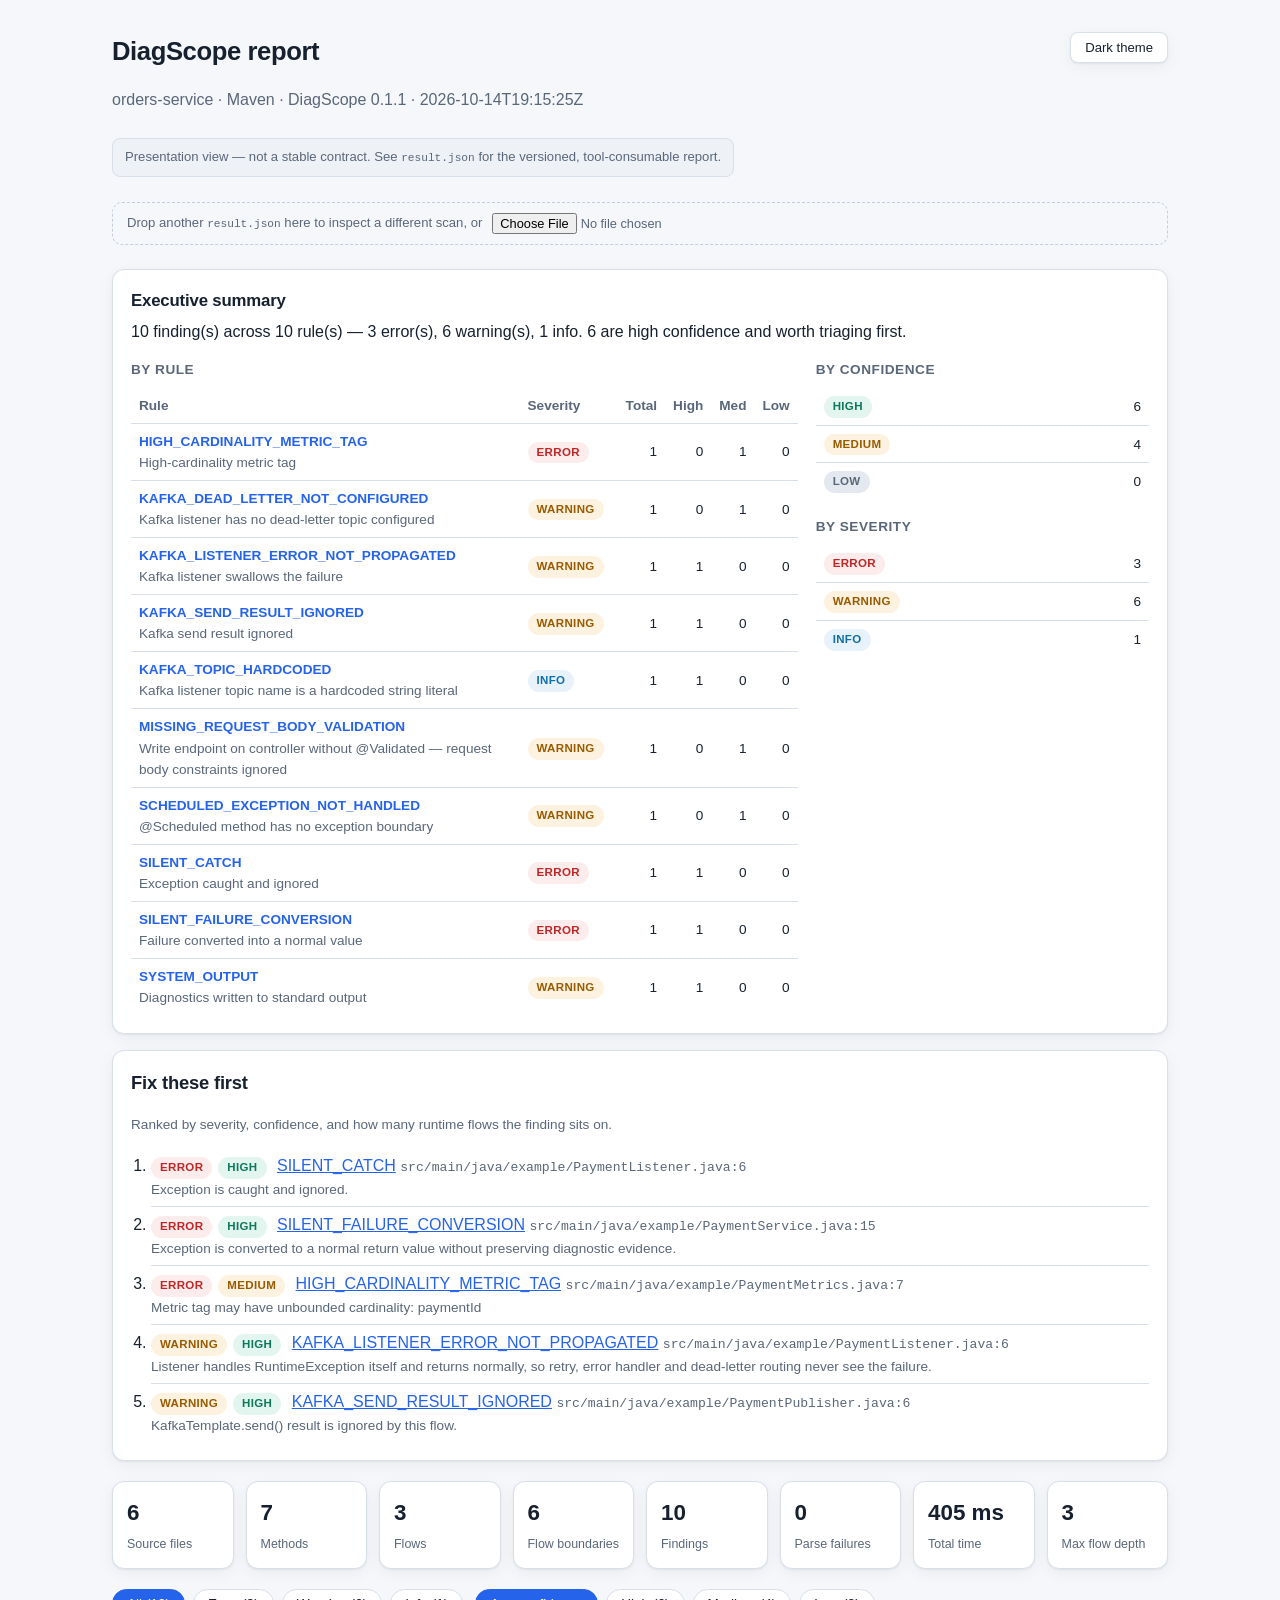
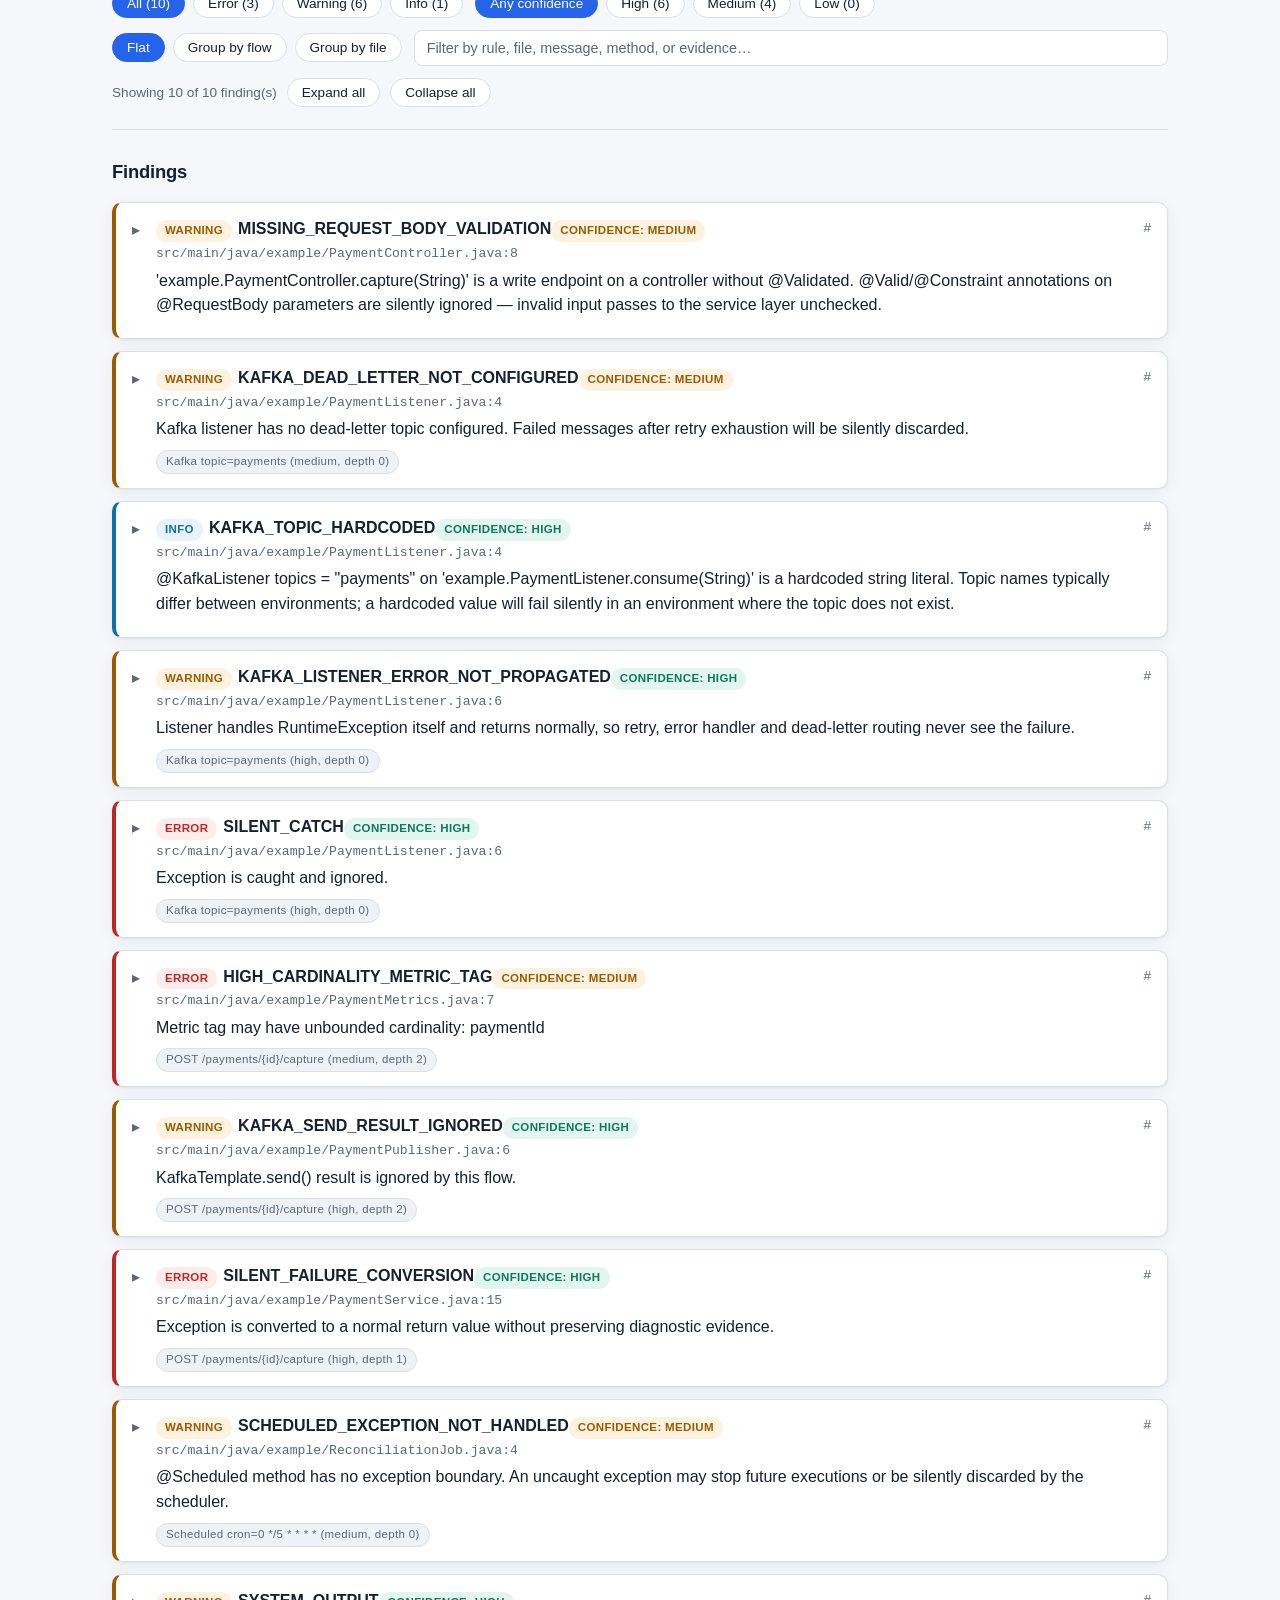
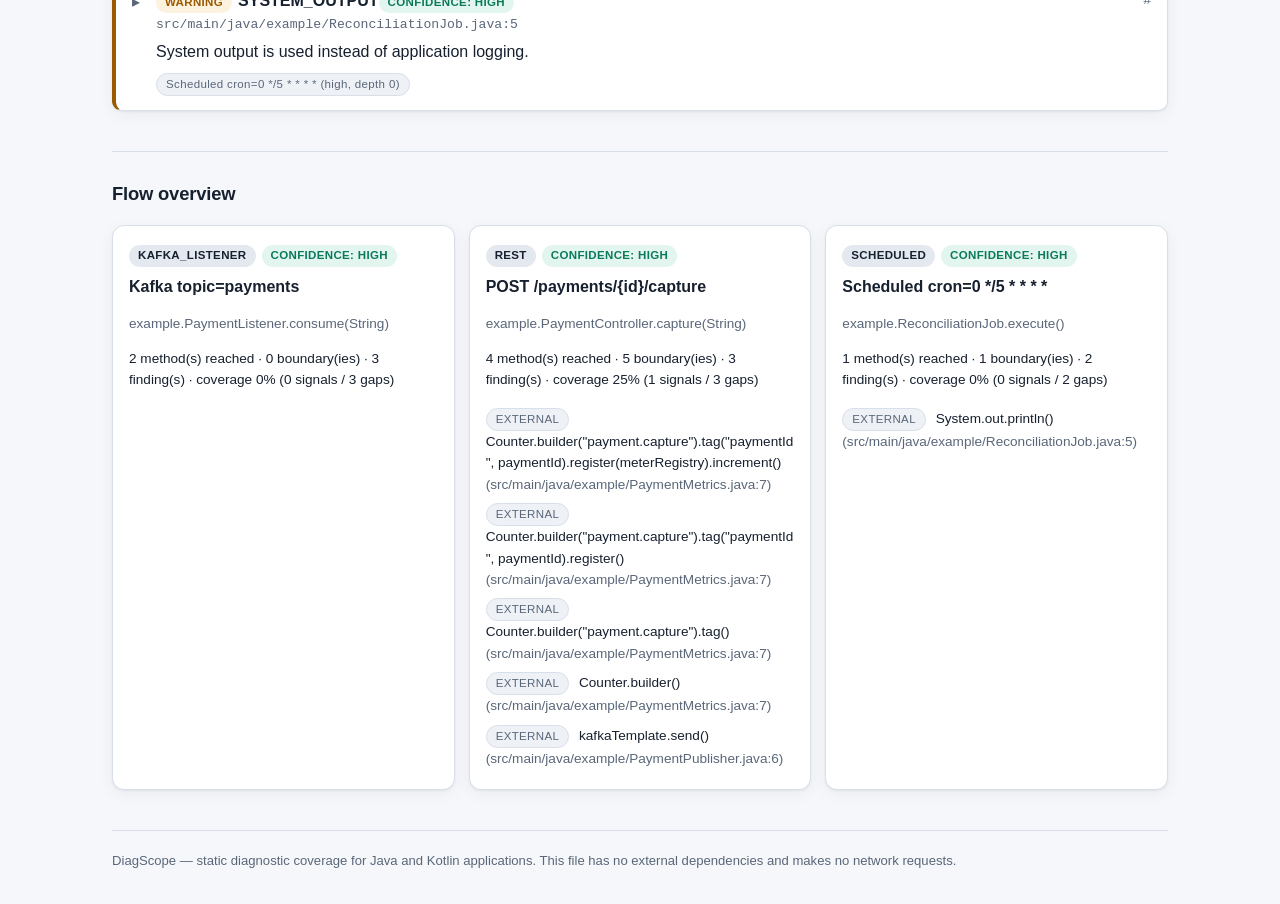
==== example-report.html @ f839318e "site: drop the rule count, explain how to browse rules, show the real report - Remove the hard-coded" ====
<!DOCTYPE html>
<html lang="en">
<head>
<meta charset="UTF-8">
<meta name="viewport" content="width=device-width, initial-scale=1.0">
<title>DiagScope report</title>
<style>
/*
 * Two readable themes. Light is the default because most people open this file
 * from a build artifact in daylight; dark follows the OS preference and can be
 * forced with the header toggle (persisted in localStorage).
 */
:root {
  --bg: #f5f7fa;
  --surface: #ffffff;
  --surface-2: #eef1f6;
  --surface-3: #e4e9f0;
  --line: #d8dfe9;
  --line-strong: #c3cddc;
  --paper: #16202e;
  --mute: #5a6779;
  --brand: #2563eb;
  --error: #c02626;
  --warning: #9a5b00;
  --info: #0f6fa8;
  --ok: #0b7a5a;
  --error-tint: #fdecec;
  --warning-tint: #fdf2df;
  --info-tint: #e8f2fb;
  --ok-tint: #e3f5ef;
  --shadow: 0 1px 2px rgba(16, 26, 42, .06), 0 4px 16px rgba(16, 26, 42, .05);
  --focus: 0 0 0 3px rgba(37, 99, 235, .28);
}
html[data-theme="dark"] {
  --bg: #0f141c;
  --surface: #171f2b;
  --surface-2: #1e2836;
  --surface-3: #263243;
  --line: #2c3949;
  --line-strong: #3a4a5e;
  --paper: #e7edf5;
  --mute: #97a5b8;
  --brand: #7aa7ff;
  --error: #ff9b8a;
  --warning: #f5c46a;
  --info: #86c8ee;
  --ok: #64d6b3;
  --error-tint: rgba(255, 155, 138, .14);
  --warning-tint: rgba(245, 196, 106, .14);
  --info-tint: rgba(134, 200, 238, .14);
  --ok-tint: rgba(100, 214, 179, .14);
  --shadow: 0 1px 2px rgba(0, 0, 0, .3);
  --focus: 0 0 0 3px rgba(122, 167, 255, .3);
}
* { box-sizing: border-box; }
body {
  margin: 0 auto; background: var(--bg); color: var(--paper);
  font-family: -apple-system, BlinkMacSystemFont, "Segoe UI", Roboto, Helvetica, Arial, sans-serif;
  line-height: 1.55; padding: 32px; max-width: 1120px;
  -webkit-font-smoothing: antialiased;
}
:focus-visible { outline: none; box-shadow: var(--focus); border-radius: 6px; }
code { font-family: ui-monospace, SFMono-Regular, Menlo, Consolas, monospace; font-size: 0.85em; }
h1 { margin: 0; font-size: 1.6rem; letter-spacing: -0.015em; }
h2 { font-size: 1.15rem; margin: 0 0 16px; letter-spacing: -0.01em; }
h3 { font-size: 0.92rem; margin: 0 0 8px; text-transform: uppercase; letter-spacing: 0.04em; color: var(--mute); }
.muted { color: var(--mute); }
.small { font-size: 0.85rem; }
.top { margin-bottom: 24px; }
.top-row { display: flex; gap: 16px; align-items: flex-start; justify-content: space-between; flex-wrap: wrap; }
.theme-toggle {
  background: var(--surface); border: 1px solid var(--line); color: var(--paper);
  border-radius: 8px; padding: 7px 14px; font-size: 0.82rem; cursor: pointer; box-shadow: var(--shadow);
}
.theme-toggle:hover { border-color: var(--line-strong); }
.disclaimer {
  font-size: 0.82rem; color: var(--mute); border: 1px solid var(--line); background: var(--surface-2);
  border-radius: 8px; padding: 8px 12px; display: inline-block; margin-top: 10px;
}
.exec-summary { background: var(--surface); border: 1px solid var(--line); border-radius: 12px; padding: 18px; margin-bottom: 16px; box-shadow: var(--shadow); }
.exec-summary h2 { margin: 0 0 6px; font-size: 1.05rem; }
.exec-headline { margin: 0 0 14px; color: var(--paper); }
.exec-grid { display: grid; grid-template-columns: minmax(0, 2fr) minmax(0, 1fr); gap: 18px; align-items: start; }
@media (max-width: 860px) { .exec-grid { grid-template-columns: minmax(0, 1fr); } }
.exec-grid > div { min-width: 0; overflow-x: auto; }
.exec-table { width: 100%; border-collapse: collapse; font-size: 0.85rem; }
.exec-table th, .exec-table td { text-align: left; padding: 7px 8px; border-bottom: 1px solid var(--line); }
.exec-table th { color: var(--mute); font-weight: 600; }
.exec-table tbody tr:hover { background: var(--surface-2); }
.exec-table td.num, .exec-table th.num { text-align: right; font-variant-numeric: tabular-nums; }
.exec-table tr:last-child td { border-bottom: 0; }
.exec-rule { background: transparent; border: 0; padding: 0; font: inherit; font-weight: 600; color: var(--brand); cursor: pointer; text-align: left; }
.exec-rule:hover { text-decoration: underline; }
.priority { background: var(--surface); border: 1px solid var(--line); border-radius: 12px; padding: 18px; margin-bottom: 20px; box-shadow: var(--shadow); }
.priority ol { margin: 0; padding-left: 20px; }
.priority li { padding: 6px 0; border-bottom: 1px solid var(--line); }
.priority li:last-child { border-bottom: 0; }
.cards { display: grid; grid-template-columns: repeat(auto-fit, minmax(120px, 1fr)); gap: 12px; margin-bottom: 20px; }
.card {
  background: var(--surface); border: 1px solid var(--line); border-radius: 12px;
  padding: 14px; display: flex; flex-direction: column; gap: 4px; box-shadow: var(--shadow);
}
.card-value { font-size: 1.4rem; font-weight: 650; font-variant-numeric: tabular-nums; }
.card-label { font-size: 0.78rem; color: var(--mute); }
.filter-bar { display: flex; flex-wrap: wrap; gap: 12px; align-items: center; margin-bottom: 12px; }
.chips { display: flex; flex-wrap: wrap; gap: 8px; }
.chip {
  background: var(--surface); border: 1px solid var(--line); color: var(--paper);
  border-radius: 20px; padding: 6px 14px; font-size: 0.85rem; cursor: pointer; transition: background .12s, border-color .12s;
}
.chip:hover { background: var(--surface-2); }
.chip.active { background: var(--brand); border-color: var(--brand); color: #ffffff; }
html[data-theme="dark"] .chip.active { color: #0f141c; }
.active-filter { margin-bottom: 22px; display: flex; gap: 10px; align-items: center; flex-wrap: wrap; }
.finding-group { margin: 24px 0 10px; color: var(--paper); font-size: 1rem; text-transform: none; letter-spacing: 0; }
.flow-card { cursor: pointer; transition: border-color .15s, box-shadow .15s; }
.flow-card:hover, .flow-card:focus-visible { border-color: var(--brand); }
.flow-card.active { border-color: var(--brand); box-shadow: 0 0 0 1px var(--brand); }
.permalink { color: var(--mute); text-decoration: none; font-size: 0.85rem; }
.permalink:hover { color: var(--brand); }
.finding:target { border-color: var(--brand); box-shadow: 0 0 0 1px var(--brand); }
#finding-search {
  background: var(--surface); border: 1px solid var(--line); color: var(--paper);
  border-radius: 8px; padding: 9px 12px; flex: 1; min-width: 220px; font-size: 0.9rem;
}
#finding-search::placeholder { color: var(--mute); }
.block { border-top: 1px solid var(--line); padding: 28px 0; }
.plain-list { list-style: none; margin: 0; padding: 0; }
.plain-list li { padding: 4px 0; overflow-wrap: anywhere; }
.badge {
  display: inline-block; border-radius: 999px; padding: 2px 9px; font-size: 0.72rem; font-weight: 600;
  text-transform: uppercase; letter-spacing: 0.03em; margin-right: 6px;
}
.badge.outline { background: var(--surface-2); border: 1px solid var(--line); color: var(--mute); text-transform: none; font-weight: 500; }
.badge.type-badge { background: var(--surface-3); color: var(--paper); }
.sev-error { background: var(--error-tint); color: var(--error); }
.sev-warning { background: var(--warning-tint); color: var(--warning); }
.sev-info { background: var(--info-tint); color: var(--info); }
.conf-high { background: var(--ok-tint); color: var(--ok); }
.conf-medium { background: var(--warning-tint); color: var(--warning); }
.conf-low { background: var(--surface-3); color: var(--mute); }
.chip.sev-error, .chip.sev-warning, .chip.sev-info,
.chip.conf-high, .chip.conf-medium, .chip.conf-low { background: var(--surface); color: var(--paper); }
.flow-grid { display: grid; grid-template-columns: repeat(auto-fill, minmax(280px, 1fr)); gap: 14px; }
.flow-card { background: var(--surface); border: 1px solid var(--line); border-radius: 12px; padding: 16px; box-shadow: var(--shadow); }
.flow-head { margin-bottom: 8px; }
.flow-name { font-weight: 600; margin: 4px 0; }
.finding {
  background: var(--surface); border: 1px solid var(--line); border-left: 4px solid var(--line-strong);
  border-radius: 10px; padding: 14px 16px; margin-bottom: 12px; box-shadow: var(--shadow);
}
.finding.sev-error, .finding.sev-warning, .finding.sev-info {
  background: var(--surface); color: var(--paper);
}
.finding.sev-error { border-left-color: var(--error); }
.finding.sev-warning { border-left-color: var(--warning); }
.finding.sev-info { border-left-color: var(--info); }
.finding.open { border-color: var(--line-strong); }
.finding-summary {
  display: flex; gap: 10px; align-items: flex-start; width: 100%; cursor: pointer;
  background: transparent; border: 0; color: inherit; font: inherit; text-align: left; padding: 0;
}
.finding-summary .caret { color: var(--mute); width: 14px; flex: none; line-height: 1.6; }
.finding.open .finding-summary .caret { color: var(--brand); }
.finding-summary-body { flex: 1; min-width: 0; }
.rule-id { font-weight: 650; }
.finding-actions { display: flex; gap: 10px; align-items: center; margin-left: auto; flex: none; }
.location { overflow-wrap: anywhere; font-family: ui-monospace, SFMono-Regular, Menlo, Consolas, monospace; font-size: 0.82rem; color: var(--mute); margin: 2px 0; }
.finding-message { margin: 4px 0 6px; }
.recommendation { color: var(--paper); }
.remediation-code { position: relative; background: var(--surface-2); border: 1px solid var(--line); border-radius: 8px; padding: 12px; overflow: auto; }
.remediation-code code { white-space: pre; }
.explain { margin-bottom: 14px; background: var(--surface-2); border-radius: 10px; padding: 12px 14px; }
.explain p { margin: 4px 0; color: var(--paper); }
.explain .confidence-note { color: var(--mute); }
.related-flows { margin-top: 6px; }
.drill { margin-top: 14px; border-top: 1px solid var(--line); padding-top: 12px; }
.tabs { display: flex; flex-wrap: wrap; gap: 6px; margin-bottom: 14px; }
.tab {
  background: transparent; border: 1px solid var(--line); color: var(--mute);
  border-radius: 8px; padding: 5px 12px; font-size: 0.82rem; cursor: pointer;
}
.tab:hover { color: var(--paper); background: var(--surface-2); }
.tab.active { border-color: var(--brand); background: var(--info-tint); color: var(--brand); }
.panel > * + * { margin-top: 14px; }
.kv { width: 100%; border-collapse: collapse; font-size: 0.85rem; }
.kv th, .kv td { text-align: left; padding: 7px 10px; border-bottom: 1px solid var(--line); vertical-align: top; overflow-wrap: anywhere; }
.kv th { color: var(--mute); font-weight: 500; width: 34%; }
.kv tr:last-child th, .kv tr:last-child td { border-bottom: 0; }
.copy {
  background: transparent; border: 1px solid var(--line); color: var(--mute);
  border-radius: 6px; padding: 2px 8px; font-size: 0.74rem; cursor: pointer; margin-left: 8px;
}
.copy:hover { color: var(--brand); border-color: var(--brand); }
.call-path { border: 1px solid var(--line); border-radius: 10px; padding: 12px; background: var(--surface-2); }
.call-path + .call-path { margin-top: 10px; }
.path-list { list-style: none; margin: 8px 0 0 0; padding: 0; }
.path-list li { position: relative; padding: 2px 0 2px 18px; font-size: 0.82rem; }
.path-list li::before { content: "\21B3"; position: absolute; left: 0; opacity: 0.55; }
.path-list li:first-child::before { content: "\25B6"; }
.path-list li.entry-step code { color: var(--info); }
.path-list li.evidence-step code { font-weight: 700; color: var(--error); }
.linkish {
  background: transparent; border: 0; padding: 0; font: inherit; color: var(--brand);
  cursor: pointer; text-align: left; text-decoration: underline;
}
.snippet { border: 1px solid var(--line); border-radius: 10px; overflow: auto; background: var(--surface-2); }
.snippet table { border-collapse: collapse; width: 100%; font-family: ui-monospace, SFMono-Regular, Menlo, Consolas, monospace; font-size: 0.8rem; }
.snippet td { padding: 2px 10px; white-space: pre; vertical-align: top; }
.snippet td.ln { text-align: right; color: var(--mute); user-select: none; width: 1%; border-right: 1px solid var(--line); background: var(--surface-3); }
.snippet tr.hl td { background: var(--error-tint); }
.snippet tr.hl td.ln { color: var(--error); background: var(--error-tint); }
.empty { color: var(--mute); font-style: italic; }
.dropzone {
  border: 1px dashed var(--line-strong); border-radius: 10px; padding: 10px 14px;
  font-size: 0.82rem; color: var(--mute); margin-top: 12px; display: flex;
  gap: 10px; align-items: center; flex-wrap: wrap;
}
.dropzone.over { border-color: var(--brand); color: var(--brand); }
.dropzone input { font-size: 0.8rem; color: var(--mute); }
.foot { border-top: 1px solid var(--line); padding-top: 20px; margin-top: 12px; color: var(--mute); font-size: 0.82rem; }
@media print {
  body { background: #ffffff; padding: 0; max-width: none; }
  .drill { display: block; }
  .tabs, .dropzone, .filter-bar, .copy, .theme-toggle, .active-filter { display: none; }
  .card, .finding, .flow-card, .exec-summary, .priority { box-shadow: none; break-inside: avoid; }
}
</style>
</head>
<body>

<header class="top">
  <div class="top-row">
    <div>
      <h1>DiagScope report</h1>
      <p class="muted" id="report-subtitle"></p>
    </div>
    <button class="theme-toggle" id="theme-toggle" type="button" aria-label="Switch color theme">Dark theme</button>
  </div>
  <p class="disclaimer">Presentation view — not a stable contract. See <code>result.json</code> for the versioned, tool-consumable report.</p>
  <div class="dropzone" id="dropzone">
    <span>Drop another <code>result.json</code> here to inspect a different scan, or</span>
    <input type="file" id="file-input" accept="application/json,.json">
  </div>
</header>

<section class="exec-summary" id="exec-summary" hidden></section>

<section class="priority" id="priority" hidden></section>

<section class="cards" id="cards"></section>

<section class="filter-bar">
  <div class="chips" id="severity-chips"></div>
  <div class="chips" id="confidence-chips"></div>
  <div class="chips" id="group-chips"></div>
  <input id="finding-search" type="search" placeholder="Filter by rule, file, message, method, or evidence…">
</section>

<section class="active-filter">
  <span class="small muted" id="result-count"></span>
  <button class="chip" id="expand-all" type="button">Expand all</button>
  <button class="chip" id="collapse-all" type="button">Collapse all</button>
  <span id="flow-filter-note"></span>
</section>

<section class="block">
  <h2>Findings</h2>
  <div id="findings-list"></div>
</section>

<section class="block">
  <h2>Flow overview</h2>
  <div class="flow-grid" id="flow-grid"></div>
</section>

<section class="block" id="aspects-block" hidden>
  <h2>Indirect instrumentation</h2>
  <p class="muted small">Advice attached by Spring AOP. It never appears at the call site and only runs for calls that pass through the proxy.</p>
  <ul class="plain-list small" id="aspects-list"></ul>
</section>

<section class="block" id="parse-failures-block" hidden>
  <h2>Parse failures</h2>
  <ul class="plain-list small" id="parse-failures"></ul>
</section>

<footer class="foot">DiagScope — static diagnostic coverage for Java and Kotlin applications. This file has no external dependencies and makes no network requests.</footer>

<script id="diagscope-data" type="application/json">{"schemaVersion":"1.5-alpha.1","tool":{"name":"DiagScope","version":"0.1.1"},"project":{"name":"orders-service","root":"/home/dev/orders-service","buildSystem":"MAVEN","buildSystemName":"Maven","modules":["."]},"configuration":{"maxFlowDepth":3,"parallelism":4,"enabledEntrypointTypes":["KAFKA_LISTENER","REACTIVE_MESSAGE","REST","SCHEDULED"],"explicitClasspath":[],"additionalSourceRoots":[],"projectPolicy":{"ignoredPaths":[],"disabledRules":[],"severityOverrides":{},"sensitiveFields":[],"customLoggerTypes":[],"customEntrypointAnnotations":{}},"scanScope":{"configurationFile":"","baselineFile":"","baselineSuppressedFindings":0,"baselineRemovedFindings":0,"baselineFingerprintMigrations":0,"changedSince":"","changeScopeExcludedFindings":0,"waivedFindings":0,"expiredWaivers":0,"unusedWaivers":0}},"ruleVersions":{"AOP_ADVICE_NOT_APPLIED":"1.0.0","AOP_ADVICE_ON_PRIVATE_METHOD":"1.0.0","AOP_SELF_INVOCATION":"1.0.0","AOP_UNMANAGED_ADVICE_TARGET":"1.0.0","APPLICATION_CONTEXT_LOCATOR":"1.0.0","ASYNC_DEFAULT_EXECUTOR":"1.0.0","ASYNC_ON_PRIVATE_METHOD":"1.0.0","ASYNC_RESULT_UNOBSERVED":"1.0.0","ASYNC_VOID_RETURN":"1.0.0","BCRYPT_CREATED_PER_CALL":"1.0.0","BLOCKING_CALL_IN_COROUTINE":"2.0.0","BLOCKING_CALL_IN_REACTIVE_CONTEXT":"1.1.0","BLOCKING_CALL_ON_COMMON_POOL":"1.0.0","BULKHEAD_WITHOUT_FALLBACK":"1.0.0","BULK_OPERATION_IN_LOOP":"1.0.0","CACHEABLE_ON_PRIVATE_METHOD":"1.0.0","CACHEABLE_ON_VOID_METHOD":"1.0.0","CACHE_EVICT_MISSING":"1.0.0","CACHE_EVICT_WITHOUT_ALL_ENTRIES_ON_VOID":"1.0.0","CACHE_NAME_MISMATCH":"1.0.0","CANCELLATION_EXCEPTION_SWALLOWED":"1.0.0","CHECK_THEN_ACT_ON_MAP":"1.0.0","CIRCUIT_BREAKER_WITHOUT_FALLBACK":"1.0.0","CLOCK_DEPENDENCY_NOT_INJECTED":"1.0.0","COMPLETABLEFUTURE_EXCEPTION_NOT_HANDLED":"1.0.0","COMPLETABLE_FUTURE_IN_REACTIVE_CONTEXT":"1.0.0","CONFIGURATION_PROPERTIES_NOT_VALIDATED":"1.0.0","COROUTINE_EXCEPTION_NOT_HANDLED":"1.0.0","CORS_WILDCARD_ORIGIN":"1.0.0","COUNT_DOWN_LATCH_NOT_IN_FINALLY":"1.0.0","DB_RESOURCE_CLOSE_NOT_GUARDED":"1.0.0","DELETE_ALL_WITHOUT_ID":"1.0.0","DRIVER_MANAGER_DATASOURCE_USED":"1.0.0","DUPLICATE_DIAGNOSTIC_SIGNAL":"1.0.0","DYNAMIC_METRIC_NAME":"1.0.0","EAGER_COLLECTION_FETCH":"1.0.0","ENTITY_EXPOSED_IN_REST_RESPONSE":"1.0.0","ENTITY_MANAGER_CLEAR_IN_TRANSACTION":"1.0.0","ENTITY_MANAGER_FIND_DEREFERENCE":"1.0.0","EVENT_LISTENER_ON_PRIVATE_METHOD":"1.0.0","EXCEPTION_CONSTRUCTOR_WITHOUT_MESSAGE":"1.0.0","EXCEPTION_SUPPRESSED_IN_FINALLY":"1.0.0","EXCESSIVE_METHOD_PARAMETERS":"1.0.0","EXECUTOR_NOT_SHUTDOWN":"1.0.0","FALLBACK_HIDES_FAILURE":"1.0.0","FEIGN_CLIENT_NO_FALLBACK":"1.0.0","FIELD_INJECTION_USED":"1.0.0","FLOW_EXCEPTION_NOT_CAUGHT":"1.0.0","FUTURE_GET_WITHOUT_TIMEOUT":"1.0.0","GENERIC_EXCEPTION_MESSAGE":"1.0.0","GOD_CLASS_DETECTED":"1.0.0","HIGH_CARDINALITY_METRIC_TAG":"1.1.0","HIGH_METHOD_COMPLEXITY":"1.0.0","HTTP_CLIENT_CREATED_PER_REQUEST":"1.0.0","HTTP_CLIENT_ERROR_DISCARDED":"1.0.0","HTTP_CLIENT_NO_ERROR_HANDLER":"1.0.0","HTTP_TIMEOUT_NOT_SET":"1.0.0","INTERRUPTED_EXCEPTION_SWALLOWED":"1.0.0","JDBC_RESOURCE_NOT_CLOSED":"1.0.0","JDBC_TEMPLATE_CONNECTION_ESCAPE":"1.0.0","JPA_BATCH_LOOP_WITHOUT_FLUSH_CLEAR":"1.0.0","JPA_ENTITY_MANAGER_NOT_CLOSED":"1.0.0","KAFKA_ACK_NOT_INVOKED":"1.1.0","KAFKA_CONSUMER_GROUP_HARDCODED":"1.0.0","KAFKA_DEAD_LETTER_NOT_CONFIGURED":"1.0.0","KAFKA_LISTENER_ERROR_NOT_PROPAGATED":"1.0.0","KAFKA_LISTENER_MANUAL_ACK_WRONG_MODE":"1.0.0","KAFKA_RETRY_WITHOUT_BACKOFF":"1.0.0","KAFKA_SEND_RESULT_IGNORED":"1.2.0","KAFKA_TOPIC_HARDCODED":"1.0.0","LAZY_BEAN_CIRCULAR_INDICATOR":"1.0.0","LOCK_NOT_RELEASED":"1.0.0","LOG_MESSAGE_STRING_CONCAT":"1.0.0","LOG_WITHOUT_THROWABLE":"1.0.0","MAP_GET_DEREFERENCED_WITHOUT_CHECK":"1.0.0","MASS_ASSIGNMENT_RISK":"1.0.0","MDC_CONTEXT_LOST":"1.0.0","METRIC_CREATED_IN_LOOP":"1.0.0","MISSING_BULKHEAD_ON_HTTP_CLIENT":"1.0.0","MISSING_PAGINATION":"1.0.0","MISSING_REQUEST_BODY_VALIDATION":"1.0.0","MISSING_RESPONSE_STATUS":"1.0.0","MISSING_TRANSACTION_ANNOTATION":"1.0.0","MULTIPLE_SCHEDULED_NO_THREAD_POOL":"1.0.0","MUTINY_FAILURE_RECOVERED_SILENTLY":"1.1.0","MUTINY_SUBSCRIPTION_FAILURE_UNOBSERVED":"1.0.1","NATIVE_QUERY_STRING_CONCAT":"1.0.0","N_PLUS_ONE_QUERY_RISK":"1.0.0","OBJECT_INPUT_STREAM_RISK":"1.0.0","OBJECT_MAPPER_CREATED_PER_REQUEST":"1.0.0","OPEN_REDIRECT_RISK":"1.0.0","OPTIONAL_GET_WITHOUT_CHECK":"1.0.0","OPTIONAL_OR_ELSE_NULL":"1.0.0","OUTBOX_PATTERN_MISSING":"1.0.0","PATH_TRAVERSAL_RISK":"1.0.0","PRINT_STACK_TRACE":"1.0.0","PROPAGATION_SUPPORTS_WRITE_RISK":"1.0.0","RANDOM_PER_CALL":"1.0.0","RATE_LIMITER_WITHOUT_FALLBACK":"1.0.0","REACTIVE_MESSAGE_ERROR_NOT_PROPAGATED":"1.0.0","REACTIVE_RESULT_DISCARDED":"1.0.0","READONLY_TRANSACTION_WRITE":"1.0.0","REFLECTIVE_ACCESS_IN_PRODUCTION":"1.0.0","REGEX_COMPILED_IN_LOOP":"1.0.0","REQUIRES_NEW_IN_LOOP":"1.0.0","RETRY_ON_ALL_EXCEPTIONS":"1.0.0","RETRY_WITHOUT_DIAGNOSTICS":"1.0.0","RUNBLOCKING_IN_SUSPEND":"1.0.0","SCHEDULED_EXCEPTION_NOT_HANDLED":"1.0.0","SCHEDULED_FIXED_RATE_TOO_AGGRESSIVE":"1.0.0","SCHEDULED_NON_VOID_RETURN":"1.0.0","SCHEDULED_NO_INITIAL_DELAY":"1.0.0","SCHEDULED_TASK_SWALLOWS_FAILURE":"1.0.0","SECRET_IN_STRING_LITERAL":"1.0.0","SEMAPHORE_RELEASE_NOT_IN_FINALLY":"1.0.0","SENSITIVE_HEADER_LOGGED":"1.0.0","SENSITIVE_PAYLOAD_LOGGED":"1.0.0","SEQUENTIAL_FUTURE_JOIN_IN_LOOP":"1.0.0","SILENT_CATCH":"1.0.0","SILENT_FAILURE_CONVERSION":"1.0.0","SIMPLE_DATE_FORMAT_PER_CALL":"1.0.0","SPAN_NOT_CLOSED":"1.0.0","STREAM_IO_NOT_CLOSED":"1.0.0","STRING_FORMAT_IN_LOOP":"1.0.0","SYNCHRONIZED_ON_SPRING_BEAN":"1.0.0","SYSTEM_ENV_IN_BEAN":"1.0.0","SYSTEM_OUTPUT":"1.0.0","THREAD_LOCAL_LEAK":"1.0.0","THREAD_LOCAL_NOT_REMOVED":"1.0.0","THREAD_SLEEP_IN_FLOW":"1.0.0","TIMED_ON_PRIVATE_METHOD":"1.0.0","TIMER_STARTED_NOT_STOPPED":"1.0.0","TIMER_TASK_EXCEPTION_KILLS_TIMER":"1.0.0","TRANSACTIONAL_ASYNC_COMBINATION":"1.0.0","TRANSACTIONAL_EVENT_LISTENER_MISSING_PHASE":"1.0.0","TRANSACTIONAL_NO_ROLLBACK_FOR_EXCEPTION":"1.0.0","TRANSACTIONAL_ON_FINAL_METHOD":"1.0.0","TRANSACTIONAL_ON_INTERFACE":"1.0.0","TRANSACTIONAL_ON_REST_CONTROLLER":"1.0.0","TRANSACTIONAL_READONLY_MISSING":"1.0.0","TRANSACTION_ISOLATION_DANGEROUS":"1.0.0","TRANSACTION_WITH_HTTP_CALL":"1.0.0","TX_PROPAGATION_MISMATCH":"1.0.0","TX_ROLLBACK_SUPPRESSED":"1.1.0","UNBOUNDED_THREAD_POOL":"1.0.0","UNGUARDED_THREAD_CREATION":"1.0.0","VALUE_WITHOUT_DEFAULT":"1.0.0","VIRTUAL_THREAD_WITH_SYNCHRONIZED":"1.0.0","VIRTUAL_THREAD_WITH_THREAD_LOCAL":"1.0.0","XML_EXTERNAL_ENTITY_RISK":"1.0.0"},"analysisCapabilities":{"languages":{"java":"SUPPORTED","kotlin":"NOT_APPLICABLE"},"frameworks":{"spring":"SUPPORTED"},"features":{"restEntrypoints":"SUPPORTED","kafkaListeners":"SUPPORTED","reactiveMessages":"SUPPORTED","scheduledJobs":"SUPPORTED","springTransactions":"SUPPORTED","springAop":"PARTIAL","javaDependencyResolution":"NOT_CONFIGURED","kotlinDependencyResolution":"NOT_APPLICABLE"}},"statistics":{"sourceFiles":6,"parsedMethods":7,"entrypoints":3,"flows":3,"findings":10,"parseFailures":0,"projectAnalysisNanos":339735349,"flowConstructionNanos":6872582,"ruleExecutionNanos":57914823,"totalNanos":404524319},"summary":{"totalFindings":10,"bySeverity":{"ERROR":3,"WARNING":6,"INFO":1},"byConfidence":{"HIGH":6,"MEDIUM":4,"LOW":0},"byRule":[{"ruleId":"HIGH_CARDINALITY_METRIC_TAG","title":"High-cardinality metric tag","count":1,"highestSeverity":"ERROR","byConfidence":{"HIGH":0,"MEDIUM":1,"LOW":0}},{"ruleId":"KAFKA_DEAD_LETTER_NOT_CONFIGURED","title":"Kafka listener has no dead-letter topic configured","count":1,"highestSeverity":"WARNING","byConfidence":{"HIGH":0,"MEDIUM":1,"LOW":0}},{"ruleId":"KAFKA_LISTENER_ERROR_NOT_PROPAGATED","title":"Kafka listener swallows the failure","count":1,"highestSeverity":"WARNING","byConfidence":{"HIGH":1,"MEDIUM":0,"LOW":0}},{"ruleId":"KAFKA_SEND_RESULT_IGNORED","title":"Kafka send result ignored","count":1,"highestSeverity":"WARNING","byConfidence":{"HIGH":1,"MEDIUM":0,"LOW":0}},{"ruleId":"KAFKA_TOPIC_HARDCODED","title":"Kafka listener topic name is a hardcoded string literal","count":1,"highestSeverity":"INFO","byConfidence":{"HIGH":1,"MEDIUM":0,"LOW":0}},{"ruleId":"MISSING_REQUEST_BODY_VALIDATION","title":"Write endpoint on controller without @Validated — request body constraints ignored","count":1,"highestSeverity":"WARNING","byConfidence":{"HIGH":0,"MEDIUM":1,"LOW":0}},{"ruleId":"SCHEDULED_EXCEPTION_NOT_HANDLED","title":"@Scheduled method has no exception boundary","count":1,"highestSeverity":"WARNING","byConfidence":{"HIGH":0,"MEDIUM":1,"LOW":0}},{"ruleId":"SILENT_CATCH","title":"Exception caught and ignored","count":1,"highestSeverity":"ERROR","byConfidence":{"HIGH":1,"MEDIUM":0,"LOW":0}},{"ruleId":"SILENT_FAILURE_CONVERSION","title":"Failure converted into a normal value","count":1,"highestSeverity":"ERROR","byConfidence":{"HIGH":1,"MEDIUM":0,"LOW":0}},{"ruleId":"SYSTEM_OUTPUT","title":"Diagnostics written to standard output","count":1,"highestSeverity":"WARNING","byConfidence":{"HIGH":1,"MEDIUM":0,"LOW":0}}]},"groups":{"byFlow":[{"flowId":"KAFKA_LISTENER:example.PaymentListener.consume(String)","name":"Kafka topic=payments","type":"KAFKA_LISTENER","diagnosticCoverage":{"score":0,"instrumentationSignals":0,"evidenceDestroyingFindings":3,"loggingSignals":0,"metricSignals":0,"annotationSignals":0},"findingCount":3,"findings":["sha256:b11b1db3a527315eb137662ef8a34d582fb96345a6aa0201ecd5e583e6bd380f","sha256:c8d56953ecac47dcca0912b13987e4e345984403db66bf642098eccaa58effcd","sha256:da4fb203d531fa0707e88dc1d1c75e5968402376e61d0797a6192acbe740920f"]},{"flowId":"REST:example.PaymentController.capture(String)","name":"POST /payments/{id}/capture","type":"REST","diagnosticCoverage":{"score":25,"instrumentationSignals":1,"evidenceDestroyingFindings":3,"loggingSignals":0,"metricSignals":1,"annotationSignals":0},"findingCount":3,"findings":["sha256:619967b3ba07a12c50eab539f93995c4940292c8f9397ba6916b70778ab0a75b","sha256:9ed6a377b9b7224a3c9e7f257564d66390481e9372fbd338184c11bc18169a49","sha256:cdeb8989de1ccd84a2f232807d8fb5b5c8b39c1c5361dda5523d02ebdda23d9f"]},{"flowId":"SCHEDULED:example.ReconciliationJob.execute()","name":"Scheduled cron=0 */5 * * * *","type":"SCHEDULED","diagnosticCoverage":{"score":0,"instrumentationSignals":0,"evidenceDestroyingFindings":2,"loggingSignals":0,"metricSignals":0,"annotationSignals":0},"findingCount":2,"findings":["sha256:64c5a11e16f423829ad99364ac49bbf7807789dd3d56184c646556d0e71d21e3","sha256:bf2b1ee1ff662367ab21286630a74db2262fb878b501c4ac1b9ad25b006a2483"]}],"byFile":[{"file":"src/main/java/example/PaymentController.java","findingCount":1,"findings":["sha256:2c69be804376e4892eb3e404b7465e49ff947ba4d65b4ca0fa819a4667055d7d"]},{"file":"src/main/java/example/PaymentListener.java","findingCount":4,"findings":["sha256:9645adcf1a145325382e54a44363f8727ab42b5e36ade40bd589ff7c24ef7852","sha256:b11b1db3a527315eb137662ef8a34d582fb96345a6aa0201ecd5e583e6bd380f","sha256:c8d56953ecac47dcca0912b13987e4e345984403db66bf642098eccaa58effcd","sha256:da4fb203d531fa0707e88dc1d1c75e5968402376e61d0797a6192acbe740920f"]},{"file":"src/main/java/example/PaymentMetrics.java","findingCount":1,"findings":["sha256:619967b3ba07a12c50eab539f93995c4940292c8f9397ba6916b70778ab0a75b"]},{"file":"src/main/java/example/PaymentPublisher.java","findingCount":1,"findings":["sha256:cdeb8989de1ccd84a2f232807d8fb5b5c8b39c1c5361dda5523d02ebdda23d9f"]},{"file":"src/main/java/example/PaymentService.java","findingCount":1,"findings":["sha256:9ed6a377b9b7224a3c9e7f257564d66390481e9372fbd338184c11bc18169a49"]},{"file":"src/main/java/example/ReconciliationJob.java","findingCount":2,"findings":["sha256:64c5a11e16f423829ad99364ac49bbf7807789dd3d56184c646556d0e71d21e3","sha256:bf2b1ee1ff662367ab21286630a74db2262fb878b501c4ac1b9ad25b006a2483"]}]},"parseFailures":[],"aspects":[],"flows":[{"id":"KAFKA_LISTENER:example.PaymentListener.consume(String)","type":"KAFKA_LISTENER","name":"Kafka topic=payments","method":"example.PaymentListener.consume(String)","location":{"file":"src/main/java/example/PaymentListener.java","startLine":4,"endLine":7},"confidence":"HIGH","diagnosticCoverage":{"score":0,"instrumentationSignals":0,"evidenceDestroyingFindings":3,"loggingSignals":0,"metricSignals":0,"annotationSignals":0},"methods":[{"method":"example.PaymentListener.consume(String)","location":{"file":"src/main/java/example/PaymentListener.java","startLine":4,"endLine":7},"depth":0,"confidence":"HIGH","path":["example.PaymentListener.consume(String)"]},{"method":"example.PaymentListener.process(String)","location":{"file":"src/main/java/example/PaymentListener.java","startLine":8,"endLine":8},"depth":1,"confidence":"HIGH","path":["example.PaymentListener.consume(String)","example.PaymentListener.process(String)"]}],"edges":[{"caller":"example.PaymentListener.consume(String)","callee":"example.PaymentListener.process(String)","call":"process()","location":{"file":"src/main/java/example/PaymentListener.java","startLine":6,"endLine":6},"depth":0,"confidence":"HIGH","resolutionReason":"SAME_CLASS"}],"boundaryCount":0,"boundaries":[]},{"id":"REST:example.PaymentController.capture(String)","type":"REST","name":"POST /payments/{id}/capture","method":"example.PaymentController.capture(String)","location":{"file":"src/main/java/example/PaymentController.java","startLine":8,"endLine":9},"confidence":"HIGH","diagnosticCoverage":{"score":25,"instrumentationSignals":1,"evidenceDestroyingFindings":3,"loggingSignals":0,"metricSignals":1,"annotationSignals":0},"methods":[{"method":"example.PaymentController.capture(String)","location":{"file":"src/main/java/example/PaymentController.java","startLine":8,"endLine":9},"depth":0,"confidence":"HIGH","path":["example.PaymentController.capture(String)"]},{"method":"example.PaymentService.capture(String)","location":{"file":"src/main/java/example/PaymentService.java","startLine":10,"endLine":18},"depth":1,"confidence":"HIGH","path":["example.PaymentController.capture(String)","example.PaymentService.capture(String)"]},{"method":"example.PaymentMetrics.record(String)","location":{"file":"src/main/java/example/PaymentMetrics.java","startLine":6,"endLine":8},"depth":2,"confidence":"HIGH","path":["example.PaymentController.capture(String)","example.PaymentService.capture(String)","example.PaymentMetrics.record(String)"]},{"method":"example.PaymentPublisher.publish(String)","location":{"file":"src/main/java/example/PaymentPublisher.java","startLine":6,"endLine":6},"depth":2,"confidence":"HIGH","path":["example.PaymentController.capture(String)","example.PaymentService.capture(String)","example.PaymentPublisher.publish(String)"]}],"edges":[{"caller":"example.PaymentController.capture(String)","callee":"example.PaymentService.capture(String)","call":"paymentService.capture()","location":{"file":"src/main/java/example/PaymentController.java","startLine":9,"endLine":9},"depth":0,"confidence":"HIGH","resolutionReason":"DECLARED_RECEIVER"},{"caller":"example.PaymentService.capture(String)","callee":"example.PaymentMetrics.record(String)","call":"paymentMetrics.record()","location":{"file":"src/main/java/example/PaymentService.java","startLine":12,"endLine":12},"depth":1,"confidence":"HIGH","resolutionReason":"DECLARED_RECEIVER"},{"caller":"example.PaymentService.capture(String)","callee":"example.PaymentPublisher.publish(String)","call":"paymentPublisher.publish()","location":{"file":"src/main/java/example/PaymentService.java","startLine":13,"endLine":13},"depth":1,"confidence":"HIGH","resolutionReason":"DECLARED_RECEIVER"},{"caller":"example.PaymentMetrics.record(String)","callee":null,"call":"Counter.builder(\"payment.capture\").tag(\"paymentId\", paymentId).register(meterRegistry).increment()","location":{"file":"src/main/java/example/PaymentMetrics.java","startLine":7,"endLine":7},"depth":2,"confidence":"HIGH","resolutionReason":"EXTERNAL"},{"caller":"example.PaymentMetrics.record(String)","callee":null,"call":"Counter.builder(\"payment.capture\").tag(\"paymentId\", paymentId).register()","location":{"file":"src/main/java/example/PaymentMetrics.java","startLine":7,"endLine":7},"depth":2,"confidence":"HIGH","resolutionReason":"EXTERNAL"},{"caller":"example.PaymentMetrics.record(String)","callee":null,"call":"Counter.builder(\"payment.capture\").tag()","location":{"file":"src/main/java/example/PaymentMetrics.java","startLine":7,"endLine":7},"depth":2,"confidence":"HIGH","resolutionReason":"EXTERNAL"},{"caller":"example.PaymentMetrics.record(String)","callee":null,"call":"Counter.builder()","location":{"file":"src/main/java/example/PaymentMetrics.java","startLine":7,"endLine":7},"depth":2,"confidence":"HIGH","resolutionReason":"EXTERNAL"},{"caller":"example.PaymentPublisher.publish(String)","callee":null,"call":"kafkaTemplate.send()","location":{"file":"src/main/java/example/PaymentPublisher.java","startLine":6,"endLine":6},"depth":2,"confidence":"HIGH","resolutionReason":"EXTERNAL"}],"boundaryCount":5,"boundaries":[{"caller":"example.PaymentMetrics.record(String)","callee":null,"call":"Counter.builder(\"payment.capture\").tag(\"paymentId\", paymentId).register(meterRegistry).increment()","location":{"file":"src/main/java/example/PaymentMetrics.java","startLine":7,"endLine":7},"depth":2,"confidence":"HIGH","resolutionReason":"EXTERNAL"},{"caller":"example.PaymentMetrics.record(String)","callee":null,"call":"Counter.builder(\"payment.capture\").tag(\"paymentId\", paymentId).register()","location":{"file":"src/main/java/example/PaymentMetrics.java","startLine":7,"endLine":7},"depth":2,"confidence":"HIGH","resolutionReason":"EXTERNAL"},{"caller":"example.PaymentMetrics.record(String)","callee":null,"call":"Counter.builder(\"payment.capture\").tag()","location":{"file":"src/main/java/example/PaymentMetrics.java","startLine":7,"endLine":7},"depth":2,"confidence":"HIGH","resolutionReason":"EXTERNAL"},{"caller":"example.PaymentMetrics.record(String)","callee":null,"call":"Counter.builder()","location":{"file":"src/main/java/example/PaymentMetrics.java","startLine":7,"endLine":7},"depth":2,"confidence":"HIGH","resolutionReason":"EXTERNAL"},{"caller":"example.PaymentPublisher.publish(String)","callee":null,"call":"kafkaTemplate.send()","location":{"file":"src/main/java/example/PaymentPublisher.java","startLine":6,"endLine":6},"depth":2,"confidence":"HIGH","resolutionReason":"EXTERNAL"}]},{"id":"SCHEDULED:example.ReconciliationJob.execute()","type":"SCHEDULED","name":"Scheduled cron=0 */5 * * * *","method":"example.ReconciliationJob.execute()","location":{"file":"src/main/java/example/ReconciliationJob.java","startLine":4,"endLine":5},"confidence":"HIGH","diagnosticCoverage":{"score":0,"instrumentationSignals":0,"evidenceDestroyingFindings":2,"loggingSignals":0,"metricSignals":0,"annotationSignals":0},"methods":[{"method":"example.ReconciliationJob.execute()","location":{"file":"src/main/java/example/ReconciliationJob.java","startLine":4,"endLine":5},"depth":0,"confidence":"HIGH","path":["example.ReconciliationJob.execute()"]}],"edges":[{"caller":"example.ReconciliationJob.execute()","callee":null,"call":"System.out.println()","location":{"file":"src/main/java/example/ReconciliationJob.java","startLine":5,"endLine":5},"depth":0,"confidence":"HIGH","resolutionReason":"EXTERNAL"}],"boundaryCount":1,"boundaries":[{"caller":"example.ReconciliationJob.execute()","callee":null,"call":"System.out.println()","location":{"file":"src/main/java/example/ReconciliationJob.java","startLine":5,"endLine":5},"depth":0,"confidence":"HIGH","resolutionReason":"EXTERNAL"}]}],"findings":[{"fingerprint":"sha256:2c69be804376e4892eb3e404b7465e49ff947ba4d65b4ca0fa819a4667055d7d","fingerprintVersion":1,"ruleId":"MISSING_REQUEST_BODY_VALIDATION","severity":"WARNING","confidence":"MEDIUM","location":{"file":"src/main/java/example/PaymentController.java","startLine":8,"endLine":9},"message":"'example.PaymentController.capture(String)' is a write endpoint on a controller without @Validated. @Valid/@Constraint annotations on @RequestBody parameters are silently ignored — invalid input passes to the service layer unchecked.","recommendation":"Annotate the controller class with @Validated: @RestController @Validated public class PaymentController. Then annotate each @RequestBody parameter with @Valid to activate field-level constraint validation, returning 400 Bad Request automatically on constraint violations.","explanation":{"title":"Write endpoint on controller without @Validated — request body constraints ignored","whatItMeans":"A controller method handling a write operation (POST/PUT/PATCH) has parameters but the controller class does not carry @Validated. Any @Valid or field-level constraint annotations on @RequestBody parameters are silently ignored by Spring MVC.","whyItMatters":"Invalid input — nulls, out-of-range values, malformed strings — passes to the service layer unchecked. Validation failures that should be 400 Bad Request instead surface as NullPointerException, DataIntegrityViolationException, or silent data corruption, typically as a generic 500 with no user-facing feedback.","howDetected":"Controller types with @RestController or @Controller that lack @Validated in any method's effective annotation set, containing at least one method with @PostMapping, @PutMapping, or @PatchMapping and non-empty parameterTypes. Confidence MEDIUM — parameter-level @Valid is not visible in the method annotation set."},"confidenceRationale":"MEDIUM — the evidence is explicit, but part of the reasoning depends on resolution that static analysis cannot fully prove (interface or proxy dispatch, framework wiring, or a pointcut approximation). Confirm the runtime wiring before acting.","relatedFlows":[],"affectedMethods":[],"evidence":{"declaringType":"example.PaymentController","method":"example.PaymentController.capture(String)"},"snippet":{"highlightedStartLine":8,"highlightedEndLine":9,"lines":[{"number":5,"content":"    private final PaymentService paymentService;"},{"number":6,"content":"    public PaymentController(PaymentService paymentService) { this.paymentService = paymentService; }"},{"number":7,"content":""},{"number":8,"content":"    @PostMapping(\"/payments/{id}/capture\")"},{"number":9,"content":"    public boolean capture(String id) { return paymentService.capture(id); }"},{"number":10,"content":"}"}]}},{"fingerprint":"sha256:b11b1db3a527315eb137662ef8a34d582fb96345a6aa0201ecd5e583e6bd380f","fingerprintVersion":1,"ruleId":"KAFKA_DEAD_LETTER_NOT_CONFIGURED","severity":"WARNING","confidence":"MEDIUM","location":{"file":"src/main/java/example/PaymentListener.java","startLine":4,"endLine":7},"message":"Kafka listener has no dead-letter topic configured. Failed messages after retry exhaustion will be silently discarded.","recommendation":"Configure a DeadLetterPublishingRecoverer in a DefaultErrorHandler bean, or set the errorHandler attribute on @KafkaListener. This ensures failed messages are preserved for inspection and replay.","remediation":{"language":"java","snippet":"@Bean\npublic DefaultErrorHandler errorHandler(KafkaTemplate\u003cString, Object\u003e template) {\n    var recoverer = new DeadLetterPublishingRecoverer(template);\n    var backoff = new ExponentialBackOff(1000L, 2.0);\n    backoff.setMaxElapsedTime(30_000L);\n    return new DefaultErrorHandler(recoverer, backoff);\n}","note":"Register the DefaultErrorHandler as a @Bean so all listeners inherit it without per-listener errorHandler attributes. Adapt names and domain fields, then review the change in context."},"explanation":{"title":"Kafka listener has no dead-letter topic configured","whatItMeans":"A @KafkaListener method has no errorHandler attribute and no DeadLetterPublishingRecoverer visible at its call site.","whyItMatters":"After retry exhaustion the failed message is silently discarded. No DLT means no visibility into what failed, no ability to replay, and no audit trail. In financial or event-sourced systems this is data loss disguised as successful processing.","howDetected":"The @KafkaListener annotation has no errorHandler attribute, and no invocation in the method body references a dead-letter recoverer by name (DeadLetterPublishingRecoverer, DLT, DLQ)."},"confidenceRationale":"MEDIUM — the evidence is explicit, but part of the reasoning depends on resolution that static analysis cannot fully prove (interface or proxy dispatch, framework wiring, or a pointcut approximation). Confirm the runtime wiring before acting.","relatedFlows":[{"id":"KAFKA_LISTENER:example.PaymentListener.consume(String)","name":"Kafka topic=payments","type":"KAFKA_LISTENER","confidence":"MEDIUM","depth":0,"affectedMethod":"example.PaymentListener.consume(String)","path":["example.PaymentListener.consume(String)"]}],"affectedMethods":["example.PaymentListener.consume(String)"],"evidence":{"errorHandlerSet":"false","method":"example.PaymentListener.consume(String)"},"snippet":{"highlightedStartLine":4,"highlightedEndLine":7,"lines":[{"number":1,"content":"package example;"},{"number":2,"content":""},{"number":3,"content":"public class PaymentListener {"},{"number":4,"content":"    @KafkaListener(topics = \"payments\")"},{"number":5,"content":"    public void consume(String event) {"},{"number":6,"content":"        try { process(event); } catch (RuntimeException ignored) { }"},{"number":7,"content":"    }"},{"number":8,"content":"    private void process(String event) { }"},{"number":9,"content":"}"}]}},{"fingerprint":"sha256:9645adcf1a145325382e54a44363f8727ab42b5e36ade40bd589ff7c24ef7852","fingerprintVersion":1,"ruleId":"KAFKA_TOPIC_HARDCODED","severity":"INFO","confidence":"HIGH","location":{"file":"src/main/java/example/PaymentListener.java","startLine":4,"endLine":7},"message":"@KafkaListener topics = \"payments\" on 'example.PaymentListener.consume(String)' is a hardcoded string literal. Topic names typically differ between environments; a hardcoded value will fail silently in an environment where the topic does not exist.","recommendation":"Replace the literal topic name with a property placeholder: @KafkaListener(topics = \"${kafka.topics.payment-events}\"). Define the property in each environment's configuration file (application-dev.yml, application-prod.yml) so the listener automatically subscribes to the correct topic per environment.","explanation":{"title":"Kafka listener topic name is a hardcoded string literal","whatItMeans":"A @KafkaListener topics attribute contains a plain string literal instead of a property placeholder (${kafka.topic.name}). Topic names typically differ between environments.","whyItMatters":"In a deployment to an environment where the hardcoded topic does not exist, the listener silently receives no messages. The failure is discovered only when downstream business metrics are missing — a slow feedback loop that is hard to correlate with the deployment event.","howDetected":"The @KafkaListener annotation has a topics attribute whose value does not contain a ${…} placeholder pattern. Listeners with no topics attribute (e.g. those using topicPattern or @KafkaHandler class-level setup) are not flagged."},"confidenceRationale":"HIGH — the evidence is explicit in the source and the call path from the entrypoint was resolved without ambiguity. Treat it as a real finding.","relatedFlows":[],"affectedMethods":[],"evidence":{"declaringType":"example.PaymentListener","method":"example.PaymentListener.consume(String)","topics":"payments"},"snippet":{"highlightedStartLine":4,"highlightedEndLine":7,"lines":[{"number":1,"content":"package example;"},{"number":2,"content":""},{"number":3,"content":"public class PaymentListener {"},{"number":4,"content":"    @KafkaListener(topics = \"payments\")"},{"number":5,"content":"    public void consume(String event) {"},{"number":6,"content":"        try { process(event); } catch (RuntimeException ignored) { }"},{"number":7,"content":"    }"},{"number":8,"content":"    private void process(String event) { }"},{"number":9,"content":"}"}]}},{"fingerprint":"sha256:c8d56953ecac47dcca0912b13987e4e345984403db66bf642098eccaa58effcd","fingerprintVersion":1,"ruleId":"KAFKA_LISTENER_ERROR_NOT_PROPAGATED","severity":"WARNING","confidence":"HIGH","location":{"file":"src/main/java/example/PaymentListener.java","startLine":6,"endLine":6},"message":"Listener handles RuntimeException itself and returns normally, so retry, error handler and dead-letter routing never see the failure.","recommendation":"Rethrow the failure (or wrap it) so the container error handler, @RetryableTopic or the DLT can act on it.","explanation":{"title":"Kafka listener swallows the failure","whatItMeans":"A listener catches an exception and does not rethrow it.","whyItMatters":"The container never sees the error, so error handlers, retries, and dead-letter routing are all skipped and the record is silently dropped.","howDetected":"A catch block inside a @KafkaListener/@KafkaHandler method that neither rethrows nor records the failure."},"confidenceRationale":"HIGH — the evidence is explicit in the source and the call path from the entrypoint was resolved without ambiguity. Treat it as a real finding.","relatedFlows":[{"id":"KAFKA_LISTENER:example.PaymentListener.consume(String)","name":"Kafka topic=payments","type":"KAFKA_LISTENER","confidence":"HIGH","depth":0,"affectedMethod":"example.PaymentListener.consume(String)","path":["example.PaymentListener.consume(String)"]}],"affectedMethods":["example.PaymentListener.consume(String)"],"evidence":{"entrypoint":"Kafka topic=payments","exceptionType":"RuntimeException","logged":"false","method":"example.PaymentListener.consume(String)"},"snippet":{"highlightedStartLine":6,"highlightedEndLine":6,"lines":[{"number":3,"content":"public class PaymentListener {"},{"number":4,"content":"    @KafkaListener(topics = \"payments\")"},{"number":5,"content":"    public void consume(String event) {"},{"number":6,"content":"        try { process(event); } catch (RuntimeException ignored) { }"},{"number":7,"content":"    }"},{"number":8,"content":"    private void process(String event) { }"},{"number":9,"content":"}"}]}},{"fingerprint":"sha256:da4fb203d531fa0707e88dc1d1c75e5968402376e61d0797a6192acbe740920f","fingerprintVersion":1,"ruleId":"SILENT_CATCH","severity":"ERROR","confidence":"HIGH","location":{"file":"src/main/java/example/PaymentListener.java","startLine":6,"endLine":6},"message":"Exception is caught and ignored.","recommendation":"Log, propagate, preserve the cause, or use an explicit DiagScope suppression with a reason.","remediation":{"language":"java","snippet":"catch (SomeException exception) {\n    logger.error(\"Operation failed for {}\", operationId, exception);\n    throw new ServiceException(\"Operation failed\", exception);\n}","note":"At a boundary where propagation is not possible, log and record a metric; never leave the block empty. Adapt names and domain fields, then review the change in context."},"explanation":{"title":"Exception caught and ignored","whatItMeans":"An exception is caught in a block that does nothing with it: no log, no rethrow, no recovery action recorded.","whyItMatters":"The failure disappears at this line. The caller keeps running as if the operation succeeded, and no trace of the original error reaches logs or traces.","howDetected":"The catch block body is empty (or only contains comments) and carries no DiagScope suppression."},"confidenceRationale":"HIGH — the evidence is explicit in the source and the call path from the entrypoint was resolved without ambiguity. Treat it as a real finding.","relatedFlows":[{"id":"KAFKA_LISTENER:example.PaymentListener.consume(String)","name":"Kafka topic=payments","type":"KAFKA_LISTENER","confidence":"HIGH","depth":0,"affectedMethod":"example.PaymentListener.consume(String)","path":["example.PaymentListener.consume(String)"]}],"affectedMethods":["example.PaymentListener.consume(String)"],"evidence":{"exceptionType":"RuntimeException","method":"example.PaymentListener.consume(String)"},"snippet":{"highlightedStartLine":6,"highlightedEndLine":6,"lines":[{"number":3,"content":"public class PaymentListener {"},{"number":4,"content":"    @KafkaListener(topics = \"payments\")"},{"number":5,"content":"    public void consume(String event) {"},{"number":6,"content":"        try { process(event); } catch (RuntimeException ignored) { }"},{"number":7,"content":"    }"},{"number":8,"content":"    private void process(String event) { }"},{"number":9,"content":"}"}]}},{"fingerprint":"sha256:619967b3ba07a12c50eab539f93995c4940292c8f9397ba6916b70778ab0a75b","fingerprintVersion":1,"ruleId":"HIGH_CARDINALITY_METRIC_TAG","severity":"ERROR","confidence":"MEDIUM","location":{"file":"src/main/java/example/PaymentMetrics.java","startLine":7,"endLine":7},"message":"Metric tag may have unbounded cardinality: paymentId","recommendation":"Keep unique identifiers in logs or traces and use bounded dimensions in metrics.","explanation":{"title":"High-cardinality metric tag","whatItMeans":"A metric tag value comes from unbounded data such as an id, a user input, or a message payload.","whyItMatters":"Each distinct value creates a new time series, which inflates cost and can degrade or break the metrics backend exactly during an incident.","howDetected":"The tag value is not a literal, constant, or enum, and resolves to a caller-supplied or dynamically computed expression."},"confidenceRationale":"MEDIUM — the evidence is explicit, but part of the reasoning depends on resolution that static analysis cannot fully prove (interface or proxy dispatch, framework wiring, or a pointcut approximation). Confirm the runtime wiring before acting.","relatedFlows":[{"id":"REST:example.PaymentController.capture(String)","name":"POST /payments/{id}/capture","type":"REST","confidence":"MEDIUM","depth":2,"affectedMethod":"example.PaymentMetrics.record(String)","path":["example.PaymentController.capture(String)","example.PaymentService.capture(String)","example.PaymentMetrics.record(String)"]}],"affectedMethods":["example.PaymentController.capture(String)","example.PaymentMetrics.record(String)","example.PaymentService.capture(String)"],"evidence":{"method":"example.PaymentMetrics.record(String)","micrometerConfirmed":"true","tag":"paymentId","value":"paymentId","valueProvenance":"PARAMETER","valueType":"String"},"snippet":{"highlightedStartLine":7,"highlightedEndLine":7,"lines":[{"number":4,"content":"    private final MeterRegistry meterRegistry;"},{"number":5,"content":"    public PaymentMetrics(MeterRegistry meterRegistry) { this.meterRegistry = meterRegistry; }"},{"number":6,"content":"    public void record(String paymentId) {"},{"number":7,"content":"        Counter.builder(\"payment.capture\").tag(\"paymentId\", paymentId).register(meterRegistry).increment();"},{"number":8,"content":"    }"},{"number":9,"content":"}"}]}},{"fingerprint":"sha256:cdeb8989de1ccd84a2f232807d8fb5b5c8b39c1c5361dda5523d02ebdda23d9f","fingerprintVersion":1,"ruleId":"KAFKA_SEND_RESULT_IGNORED","severity":"WARNING","confidence":"HIGH","location":{"file":"src/main/java/example/PaymentPublisher.java","startLine":6,"endLine":6},"message":"KafkaTemplate.send() result is ignored by this flow.","recommendation":"Verify whether the flow requires broker acknowledgement or explicit asynchronous failure handling.","remediation":{"language":"java","snippet":"kafkaTemplate.send(topic, payload).whenComplete((result, error) -\u003e {\n    if (error != null) logger.error(\"Kafka send failed for {}\", messageId, error);\n});","note":"A ProducerListener configured centrally is also valid; avoid duplicate callbacks. Adapt names and domain fields, then review the change in context."},"explanation":{"title":"Kafka send result ignored","whatItMeans":"The asynchronous result of a Kafka producer send is discarded.","whyItMatters":"A broker-side failure completes the future exceptionally and is never observed, so the message is lost while the code reports success.","howDetected":"The send() result is neither assigned, chained with a completion callback, awaited, nor returned, and no producer listener was detected."},"confidenceRationale":"HIGH — the evidence is explicit in the source and the call path from the entrypoint was resolved without ambiguity. Treat it as a real finding.","relatedFlows":[{"id":"REST:example.PaymentController.capture(String)","name":"POST /payments/{id}/capture","type":"REST","confidence":"HIGH","depth":2,"affectedMethod":"example.PaymentPublisher.publish(String)","path":["example.PaymentController.capture(String)","example.PaymentService.capture(String)","example.PaymentPublisher.publish(String)"]}],"affectedMethods":["example.PaymentController.capture(String)","example.PaymentPublisher.publish(String)","example.PaymentService.capture(String)"],"evidence":{"method":"example.PaymentPublisher.publish(String)","producerListenerVisible":"false","receiverType":"KafkaTemplate","resultUsage":"IGNORED","scope":"kafkaTemplate"},"snippet":{"highlightedStartLine":6,"highlightedEndLine":6,"lines":[{"number":3,"content":"public class PaymentPublisher {"},{"number":4,"content":"    private final KafkaTemplate kafkaTemplate;"},{"number":5,"content":"    public PaymentPublisher(KafkaTemplate kafkaTemplate) { this.kafkaTemplate = kafkaTemplate; }"},{"number":6,"content":"    public void publish(String paymentId) { kafkaTemplate.send(\"payments\", paymentId); }"},{"number":7,"content":"}"}]}},{"fingerprint":"sha256:9ed6a377b9b7224a3c9e7f257564d66390481e9372fbd338184c11bc18169a49","fingerprintVersion":1,"ruleId":"SILENT_FAILURE_CONVERSION","severity":"ERROR","confidence":"HIGH","location":{"file":"src/main/java/example/PaymentService.java","startLine":15,"endLine":17},"message":"Exception is converted to a normal return value without preserving diagnostic evidence.","recommendation":"Preserve the cause, emit a diagnostic signal, or return a result containing a stable failure code.","explanation":{"title":"Failure converted into a normal value","whatItMeans":"An exception is caught and turned into a benign result such as null, an empty collection, false, or a default value.","whyItMatters":"Downstream code cannot distinguish 'no data' from 'the call failed', so the incident surfaces later as wrong data instead of as an error.","howDetected":"The catch block returns a constant or empty value and never logs, rethrows, or records the cause."},"confidenceRationale":"HIGH — the evidence is explicit in the source and the call path from the entrypoint was resolved without ambiguity. Treat it as a real finding.","relatedFlows":[{"id":"REST:example.PaymentController.capture(String)","name":"POST /payments/{id}/capture","type":"REST","confidence":"HIGH","depth":1,"affectedMethod":"example.PaymentService.capture(String)","path":["example.PaymentController.capture(String)","example.PaymentService.capture(String)"]}],"affectedMethods":["example.PaymentController.capture(String)","example.PaymentService.capture(String)"],"evidence":{"method":"example.PaymentService.capture(String)","returnedExpression":"false"},"snippet":{"highlightedStartLine":15,"highlightedEndLine":17,"lines":[{"number":12,"content":"            paymentMetrics.record(paymentId);"},{"number":13,"content":"            paymentPublisher.publish(paymentId);"},{"number":14,"content":"            return true;"},{"number":15,"content":"        } catch (RuntimeException exception) {"},{"number":16,"content":"            return false;"},{"number":17,"content":"        }"},{"number":18,"content":"    }"},{"number":19,"content":"}"}]}},{"fingerprint":"sha256:64c5a11e16f423829ad99364ac49bbf7807789dd3d56184c646556d0e71d21e3","fingerprintVersion":1,"ruleId":"SCHEDULED_EXCEPTION_NOT_HANDLED","severity":"WARNING","confidence":"MEDIUM","location":{"file":"src/main/java/example/ReconciliationJob.java","startLine":4,"endLine":5},"message":"@Scheduled method has no exception boundary. An uncaught exception may stop future executions or be silently discarded by the scheduler.","recommendation":"Wrap the method body in a try/catch that logs the exception with context (job name, last input), or configure a TaskScheduler with a custom ErrorHandler that records all scheduler failures centrally.","explanation":{"title":"@Scheduled method has no exception boundary","whatItMeans":"A @Scheduled method has no try/catch block and no instrumentation annotation, leaving any exception to propagate directly to the scheduler.","whyItMatters":"Before Spring 6, an uncaught exception from a @Scheduled method causes the scheduler to permanently cancel future executions of that task — silently. In Spring 6+ future executions continue but the exception is swallowed at the scheduler boundary with only a generic log entry and no job-level context.","howDetected":"A @Scheduled method that has no catch blocks, carries no instrumentation annotation, and makes at least one external method call."},"confidenceRationale":"MEDIUM — the evidence is explicit, but part of the reasoning depends on resolution that static analysis cannot fully prove (interface or proxy dispatch, framework wiring, or a pointcut approximation). Confirm the runtime wiring before acting.","relatedFlows":[{"id":"SCHEDULED:example.ReconciliationJob.execute()","name":"Scheduled cron=0 */5 * * * *","type":"SCHEDULED","confidence":"MEDIUM","depth":0,"affectedMethod":"example.ReconciliationJob.execute()","path":["example.ReconciliationJob.execute()"]}],"affectedMethods":["example.ReconciliationJob.execute()"],"evidence":{"method":"example.ReconciliationJob.execute()"},"snippet":{"highlightedStartLine":4,"highlightedEndLine":5,"lines":[{"number":1,"content":"package example;"},{"number":2,"content":""},{"number":3,"content":"public class ReconciliationJob {"},{"number":4,"content":"    @Scheduled(cron = \"0 */5 * * * *\")"},{"number":5,"content":"    public void execute() { System.out.println(\"running\"); }"},{"number":6,"content":"}"}]}},{"fingerprint":"sha256:bf2b1ee1ff662367ab21286630a74db2262fb878b501c4ac1b9ad25b006a2483","fingerprintVersion":1,"ruleId":"SYSTEM_OUTPUT","severity":"WARNING","confidence":"HIGH","location":{"file":"src/main/java/example/ReconciliationJob.java","startLine":5,"endLine":5},"message":"System output is used instead of application logging.","recommendation":"Use the configured logger so the message participates in structured production telemetry.","remediation":{"language":"java","snippet":"logger.info(\"Operation completed for {}\", operationId);","note":"Use the application's configured logger and a stable, structured message. Adapt names and domain fields, then review the change in context."},"explanation":{"title":"Diagnostics written to standard output","whatItMeans":"Diagnostic text is written with System.out or System.err instead of the logger.","whyItMatters":"The message escapes log routing, sampling, and correlation, so it cannot be searched or alerted on when the incident happens.","howDetected":"A direct call to System.out/System.err print methods on a reachable path."},"confidenceRationale":"HIGH — the evidence is explicit in the source and the call path from the entrypoint was resolved without ambiguity. Treat it as a real finding.","relatedFlows":[{"id":"SCHEDULED:example.ReconciliationJob.execute()","name":"Scheduled cron=0 */5 * * * *","type":"SCHEDULED","confidence":"HIGH","depth":0,"affectedMethod":"example.ReconciliationJob.execute()","path":["example.ReconciliationJob.execute()"]}],"affectedMethods":["example.ReconciliationJob.execute()"],"evidence":{"method":"example.ReconciliationJob.execute()"},"snippet":{"highlightedStartLine":5,"highlightedEndLine":5,"lines":[{"number":2,"content":""},{"number":3,"content":"public class ReconciliationJob {"},{"number":4,"content":"    @Scheduled(cron = \"0 */5 * * * *\")"},{"number":5,"content":"    public void execute() { System.out.println(\"running\"); }"},{"number":6,"content":"}"}]}}],"generatedAt":"2026-10-14T19:15:25Z"}</script>
<script>
(function () {
  var SEVERITIES = ['ERROR', 'WARNING', 'INFO'];
  var CONFIDENCES = ['HIGH', 'MEDIUM', 'LOW'];
  var TABS = [
    { id: 'evidence', label: 'Evidence' },
    { id: 'paths', label: 'Call paths' },
    { id: 'impact', label: 'Flow impact' },
    { id: 'source', label: 'Source' }
  ];
  var state = { severity: 'ALL', confidence: 'ALL', group: 'NONE', flow: null, query: '', open: {}, tab: {} };
  var report = null;
  var flowsById = {};
  var findingsByFlow = {};

  function esc(value) {
    return String(value == null ? '' : value).replace(/[&<>"']/g, function (character) {
      return { '&': '&amp;', '<': '&lt;', '>': '&gt;', '"': '&quot;', "'": '&#39;' }[character];
    });
  }

  function title(value) {
    var text = String(value || '').toLowerCase();
    return text.charAt(0).toUpperCase() + text.slice(1);
  }

  function humanize(key) {
    var spaced = String(key || '').replace(/([a-z0-9])([A-Z])/g, '$1 $2').replace(/[_.-]+/g, ' ');
    return spaced.charAt(0).toUpperCase() + spaced.slice(1).toLowerCase();
  }

  function sevClass(severity) { return 'sev-' + String(severity || '').toLowerCase(); }
  function confClass(confidence) { return 'conf-' + String(confidence || '').toLowerCase(); }

  function location(loc) {
    if (!loc) { return ''; }
    return loc.file + ':' + loc.startLine;
  }

  function millis(nanos) { return Math.round((nanos || 0) / 1e6) + ' ms'; }

  function findingId(finding) {
    return 'finding-' + String(finding.fingerprint || finding.ruleId || '').replace(/[^A-Za-z0-9_-]/g, '-');
  }

  function boundaryCount() {
    return (report.flows || []).reduce(function (total, flow) {
      return total + (flow.boundaryCount != null ? flow.boundaryCount : (flow.boundaries || []).length);
    }, 0);
  }

  function index() {
    flowsById = {};
    findingsByFlow = {};
    (report.flows || []).forEach(function (flow) { flowsById[flow.id] = flow; });
    (report.findings || []).forEach(function (finding) {
      (finding.relatedFlows || []).forEach(function (related) {
        (findingsByFlow[related.id] = findingsByFlow[related.id] || []).push(finding);
      });
    });
  }

  function renderHeader() {
    var tool = report.tool || {};
    var project = report.project || {};
    document.getElementById('report-subtitle').textContent =
      [project.name, project.buildSystemName, tool.name + ' ' + (tool.version || ''), report.generatedAt]
        .filter(Boolean).join(' \u00b7 ');
    document.title = 'DiagScope report — ' + (project.name || 'scan');
  }

  function renderExecutiveSummary() {
    var host = document.getElementById('exec-summary');
    var findings = report.findings || [];
    var summary = report.summary || {};
    if (!findings.length) {
      host.hidden = false;
      host.innerHTML = '<h2>Executive summary</h2><p class="exec-headline">' +
        'No findings. Every analyzed flow preserves diagnostic evidence.</p>';
      return;
    }
    var bySeverity = summary.bySeverity || {};
    var byConfidence = summary.byConfidence || {};
    function sev(name) { return bySeverity[name] != null ? bySeverity[name] : countBy('severity', name); }
    function conf(name) { return byConfidence[name] != null ? byConfidence[name] : countBy('confidence', name); }
    var rules = summary.byRule;
    if (!rules) {
      var grouped = {};
      findings.forEach(function (finding) {
        var row = grouped[finding.ruleId] = grouped[finding.ruleId] ||
          { ruleId: finding.ruleId, title: '', count: 0, byConfidence: { HIGH: 0, MEDIUM: 0, LOW: 0 } };
        row.count += 1;
        row.byConfidence[finding.confidence] = (row.byConfidence[finding.confidence] || 0) + 1;
        if (!row.title && finding.explanation) { row.title = finding.explanation.title || ''; }
      });
      rules = Object.keys(grouped).map(function (key) { return grouped[key]; })
        .sort(function (a, b) { return b.count - a.count || a.ruleId.localeCompare(b.ruleId); });
    }
    var ruleRows = rules.map(function (rule) {
      var counts = rule.byConfidence || {};
      return '<tr>' +
        '<td><button class="exec-rule" type="button" data-exec-rule="' + esc(rule.ruleId) + '">' +
        esc(rule.ruleId) + '</button>' +
        (rule.title ? '<div class="small muted">' + esc(rule.title) + '</div>' : '') + '</td>' +
        '<td><span class="badge ' + sevClass(rule.highestSeverity || 'INFO') + '">' +
        esc(title(rule.highestSeverity || 'INFO')) + '</span></td>' +
        '<td class="num">' + esc(rule.count) + '</td>' +
        '<td class="num">' + esc(counts.HIGH || 0) + '</td>' +
        '<td class="num">' + esc(counts.MEDIUM || 0) + '</td>' +
        '<td class="num">' + esc(counts.LOW || 0) + '</td>' +
        '</tr>';
    }).join('');
    var confidenceRows = CONFIDENCES.map(function (level) {
      return '<tr><td><span class="badge ' + confClass(level) + '">' + esc(title(level)) + '</span></td>' +
        '<td class="num">' + esc(conf(level)) + '</td></tr>';
    }).join('');
    var severityRows = SEVERITIES.map(function (level) {
      return '<tr><td><span class="badge ' + sevClass(level) + '">' + esc(title(level)) + '</span></td>' +
        '<td class="num">' + esc(sev(level)) + '</td></tr>';
    }).join('');
    host.hidden = false;
    host.innerHTML = '<h2>Executive summary</h2>' +
      '<p class="exec-headline">' + esc(findings.length) + ' finding(s) across ' +
      esc(rules.length) + ' rule(s) — ' + esc(sev('ERROR')) + ' error(s), ' +
      esc(sev('WARNING')) + ' warning(s), ' + esc(sev('INFO')) + ' info. ' +
      esc(conf('HIGH')) + ' are high confidence and worth triaging first.</p>' +
      '<div class="exec-grid">' +
        '<div><h3 class="small muted">By rule</h3><table class="exec-table">' +
          '<thead><tr><th>Rule</th><th>Severity</th><th class="num">Total</th>' +
          '<th class="num">High</th><th class="num">Med</th><th class="num">Low</th></tr></thead>' +
          '<tbody>' + ruleRows + '</tbody></table></div>' +
        '<div><h3 class="small muted">By confidence</h3><table class="exec-table">' +
          '<tbody>' + confidenceRows + '</tbody></table>' +
          '<h3 class="small muted" style="margin-top:16px">By severity</h3><table class="exec-table">' +
          '<tbody>' + severityRows + '</tbody></table></div>' +
      '</div>';
  }

  var SEVERITY_WEIGHT = { ERROR: 3, WARNING: 2, INFO: 1 };
  var CONFIDENCE_WEIGHT = { HIGH: 3, MEDIUM: 2, LOW: 1 };

  /** Severity, then confidence, then how many flows the finding sits on. */
  function priorityScore(finding) {
    return (SEVERITY_WEIGHT[finding.severity] || 0) * 100 +
      (CONFIDENCE_WEIGHT[finding.confidence] || 0) * 10 +
      Math.min((finding.relatedFlows || []).length, 9);
  }

  function renderPriority() {
    var host = document.getElementById('priority');
    var findings = (report.findings || []).slice();
    if (!findings.length) { host.hidden = true; return; }
    var top = findings.sort(function (a, b) {
      return priorityScore(b) - priorityScore(a) ||
        a.ruleId.localeCompare(b.ruleId) ||
        String(a.fingerprint).localeCompare(String(b.fingerprint));
    }).slice(0, 5);
    host.hidden = false;
    host.innerHTML = '<h2>Fix these first</h2>' +
      '<p class="muted small">Ranked by severity, confidence, and how many runtime flows the finding sits on.</p>' +
      '<ol>' + top.map(function (finding) {
        return '<li>' +
          '<span class="badge ' + sevClass(finding.severity) + '">' + esc(title(finding.severity)) + '</span>' +
          '<span class="badge ' + confClass(finding.confidence) + '">' + esc(title(finding.confidence)) + '</span> ' +
          '<button class="linkish" type="button" data-goto-finding="' + esc(finding.fingerprint) + '">' +
          esc(finding.ruleId) + '</button> ' +
          '<span class="location">' + esc(location(finding.location)) + '</span>' +
          '<div class="small muted">' + esc(finding.message) + '</div>' +
        '</li>';
      }).join('') + '</ol>';
  }

  function renderCards() {
    var statistics = report.statistics || {};
    var configuration = report.configuration || {};
    var scanScope = configuration.scanScope || {};
    var cards = [
      [statistics.sourceFiles, 'Source files'],
      [statistics.parsedMethods, 'Methods'],
      [statistics.flows, 'Flows'],
      [boundaryCount(), 'Flow boundaries'],
      [statistics.findings, 'Findings'],
      [statistics.parseFailures, 'Parse failures'],
      [millis(statistics.totalNanos), 'Total time'],
      [configuration.maxFlowDepth, 'Max flow depth']
    ];
    if (scanScope.baselineSuppressedFindings) {
      cards.push([scanScope.baselineSuppressedFindings, 'Baseline suppressed']);
    }
    if (scanScope.baselineRemovedFindings) {
      cards.push([scanScope.baselineRemovedFindings, 'Baseline removed']);
    }
    if (scanScope.baselineFingerprintMigrations) {
      cards.push([scanScope.baselineFingerprintMigrations, 'Fingerprint migrations']);
    }
    if (scanScope.changeScopeExcludedFindings) {
      cards.push([scanScope.changeScopeExcludedFindings, 'Outside change scope']);
    }
    document.getElementById('cards').innerHTML = cards.map(function (card) {
      return '<div class="card"><span class="card-value">' + esc(card[0] == null ? 0 : card[0]) +
        '</span><span class="card-label">' + esc(card[1]) + '</span></div>';
    }).join('');
  }

  function countBy(key, value) {
    return (report.findings || []).filter(function (finding) { return finding[key] === value; }).length;
  }

  function renderChips() {
    var findings = report.findings || [];
    document.getElementById('severity-chips').innerHTML =
      '<button class="chip active" data-filter-severity="ALL">All (' + findings.length + ')</button>' +
      SEVERITIES.map(function (severity) {
        return '<button class="chip ' + sevClass(severity) + '" data-filter-severity="' + severity + '">' +
          title(severity) + ' (' + countBy('severity', severity) + ')</button>';
      }).join('');
    document.getElementById('confidence-chips').innerHTML =
      '<button class="chip active" data-filter-confidence="ALL">Any confidence</button>' +
      CONFIDENCES.map(function (confidence) {
        return '<button class="chip ' + confClass(confidence) + '" data-filter-confidence="' + confidence + '">' +
          title(confidence) + ' (' + countBy('confidence', confidence) + ')</button>';
      }).join('');
    document.getElementById('group-chips').innerHTML =
      '<button class="chip active" data-group="NONE">Flat</button>' +
      '<button class="chip" data-group="FLOW">Group by flow</button>' +
      '<button class="chip" data-group="FILE">Group by file</button>';
  }

  function snippetHtml(snippet) {
    if (!snippet || !snippet.lines || !snippet.lines.length) {
      return '<p class="empty">No source excerpt was captured for this finding.</p>';
    }
    var rows = snippet.lines.map(function (line) {
      var highlighted = line.number >= snippet.highlightedStartLine && line.number <= snippet.highlightedEndLine;
      return '<tr class="' + (highlighted ? 'hl' : '') + '">' +
        '<td class="ln">' + esc(line.number) + '</td>' +
        '<td>' + esc(line.content) + '</td>' +
      '</tr>';
    }).join('');
    return '<div class="snippet"><table role="presentation"><tbody>' + rows + '</tbody></table></div>';
  }

  function evidenceRow(label, value, extra) {
    return '<tr><th>' + esc(label) + '</th><td>' + value + (extra || '') + '</td></tr>';
  }

  function evidencePanel(finding) {
    var loc = finding.location || {};
    var rows = [
      evidenceRow('Rule', '<code>' + esc(finding.ruleId) + '</code>'),
      evidenceRow('Severity', '<span class="badge ' + sevClass(finding.severity) + '">' + esc(title(finding.severity)) + '</span>'),
      evidenceRow('Confidence', '<span class="badge ' + confClass(finding.confidence) + '">' +
        esc(String(finding.confidence).toLowerCase()) + '</span>'),
      evidenceRow('Location', '<code>' + esc(loc.file || '') + '</code> lines ' +
        esc(loc.startLine) + '\u2013' + esc(loc.endLine == null ? loc.startLine : loc.endLine)),
      evidenceRow('Fingerprint', '<code>' + esc(finding.fingerprint) + '</code>',
        '<button class="copy" type="button" data-copy="' + esc(finding.fingerprint) + '">Copy</button>')
    ];
    Object.keys(finding.evidence || {}).forEach(function (key) {
      rows.push(evidenceRow(humanize(key), '<code>' + esc(finding.evidence[key]) + '</code>'));
    });
    var methods = (finding.affectedMethods || []).map(function (method) {
      return '<li><code>' + esc(method) + '</code></li>';
    }).join('');
    var doc = finding.explanation || {};
    var narrative = '';
    if (doc.whatItMeans || doc.whyItMatters || doc.howDetected) {
      narrative = '<div class="explain">' +
        (doc.title ? '<h3>' + esc(doc.title) + '</h3>' : '<h3>What this finding means</h3>') +
        (doc.whatItMeans ? '<p><strong>What this means:</strong> ' + esc(doc.whatItMeans) + '</p>' : '') +
        (doc.whyItMatters ? '<p><strong>Why it matters:</strong> ' + esc(doc.whyItMatters) + '</p>' : '') +
        (doc.howDetected ? '<p><strong>How it was detected:</strong> ' + esc(doc.howDetected) + '</p>' : '') +
        (finding.confidenceRationale
          ? '<p class="confidence-note"><strong>Confidence:</strong> ' + esc(finding.confidenceRationale) + '</p>'
          : '') +
        '</div>';
    }
    return narrative +
      '<div><h3>Why this was reported</h3>' +
      '<table class="kv"><tbody>' + rows.join('') + '</tbody></table></div>' +
      (finding.recommendation
        ? '<p class="recommendation"><strong>Suggested action:</strong> ' + esc(finding.recommendation) + '</p>'
        : '') +
      (finding.remediation
        ? '<div><h3>Copy-ready remediation</h3><pre class="remediation-code"><code>' +
          esc(finding.remediation.snippet) + '</code></pre>' +
          '<button class="copy" type="button" data-copy="' + esc(finding.remediation.snippet) + '">Copy snippet</button>' +
          '<p class="muted small">' + esc(finding.remediation.note) + '</p></div>'
        : '') +
      (methods
        ? '<div><h3>Affected methods (' + (finding.affectedMethods || []).length + ')</h3>' +
          '<ul class="plain-list small">' + methods + '</ul></div>'
        : '');
  }

  function pathsPanel(finding) {
    var related = finding.relatedFlows || [];
    if (!related.length) {
      return '<p class="empty">This finding is not reachable from any detected entrypoint.</p>';
    }
    return related.map(function (flow) {
      var path = (flow.path || []).length ? flow.path : [flow.affectedMethod].filter(Boolean);
      var steps = path.map(function (method, position) {
        var last = position === path.length - 1;
        var first = position === 0;
        return '<li class="' + (last ? 'evidence-step' : (first ? 'entry-step' : '')) + '">' +
          '<code>' + esc(method) + '</code>' +
          (first ? '<span class="muted small"> entrypoint</span>' : '') +
          (last && !first ? '<span class="muted small"> evidence</span>' : '') +
        '</li>';
      }).join('');
      return '<div class="call-path">' +
        '<span class="badge type-badge">' + esc(flow.type) + '</span>' +
        '<span class="badge ' + confClass(flow.confidence) + '">confidence: ' +
          esc(String(flow.confidence).toLowerCase()) + '</span>' +
        '<span class="badge outline">depth ' + esc(flow.depth == null ? 0 : flow.depth) + '</span>' +
        '<p class="flow-name">' + esc(flow.name) + '</p>' +
        '<ol class="path-list">' + steps + '</ol>' +
      '</div>';
    }).join('');
  }

  function impactPanel(finding) {
    var related = finding.relatedFlows || [];
    if (!related.length) {
      return '<p class="empty">No entrypoint reaches this code, so no runtime flow is affected.</p>';
    }
    return related.map(function (related) {
      var flow = flowsById[related.id];
      if (!flow) {
        return '<div class="call-path"><p class="flow-name">' + esc(related.name) + '</p>' +
          '<p class="muted small">Flow details are not part of this payload.</p></div>';
      }
      var boundaries = (flow.boundaries || []).map(function (boundary) {
        return '<li><span class="badge outline">' + esc(boundary.resolutionReason) + '</span> <code>' +
          esc(boundary.call) + '</code> <span class="muted">(' + esc(location(boundary.location)) + ')</span></li>';
      }).join('');
      var siblings = (findingsByFlow[flow.id] || []).filter(function (other) {
        return other.fingerprint !== finding.fingerprint;
      }).map(function (other) {
        return '<li><span class="badge ' + sevClass(other.severity) + '">' + esc(title(other.severity)) + '</span> ' +
          '<button class="linkish" type="button" data-goto-finding="' + esc(other.fingerprint) + '">' +
          esc(other.ruleId) + ' \u00b7 ' + esc(location(other.location)) + '</button></li>';
      }).join('');
      return '<div class="call-path">' +
        '<span class="badge type-badge">' + esc(flow.type) + '</span>' +
        '<span class="badge ' + confClass(flow.confidence) + '">confidence: ' +
          esc(String(flow.confidence).toLowerCase()) + '</span>' +
        '<p class="flow-name">' + esc(flow.name) + '</p>' +
        '<p class="location">' + esc(flow.method) + ' \u00b7 ' + esc(location(flow.location)) + '</p>' +
        '<p class="small">' + (flow.methods || []).length + ' method(s) reached \u00b7 ' +
          (flow.boundaryCount != null ? flow.boundaryCount : (flow.boundaries || []).length) +
          ' boundary(ies) \u00b7 this finding sits at depth ' + esc(related.depth == null ? 0 : related.depth) + '</p>' +
        (boundaries
          ? '<h3>Where this flow stops being analyzed</h3><ul class="plain-list small">' + boundaries + '</ul>'
          : '<p class="muted small">No boundaries: every call in this flow was resolved.</p>') +
        (siblings
          ? '<h3>Other findings in this flow</h3><ul class="plain-list small">' + siblings + '</ul>'
          : '') +
      '</div>';
    }).join('');
  }

  function panelHtml(finding, tab) {
    if (tab === 'paths') { return pathsPanel(finding); }
    if (tab === 'impact') { return impactPanel(finding); }
    if (tab === 'source') { return snippetHtml(finding.snippet); }
    return evidencePanel(finding);
  }

  function drillHtml(finding) {
    var key = finding.fingerprint;
    var active = state.tab[key] || 'evidence';
    var tabs = TABS.map(function (tab) {
      var count = tab.id === 'paths'
        ? ' (' + (finding.relatedFlows || []).length + ')'
        : (tab.id === 'evidence' ? ' (' + Object.keys(finding.evidence || {}).length + ')' : '');
      return '<button class="tab' + (tab.id === active ? ' active' : '') + '" type="button" ' +
        'data-tab="' + tab.id + '" data-tab-finding="' + esc(key) + '">' + esc(tab.label) + count + '</button>';
    }).join('');
    return '<div class="drill"><div class="tabs" role="tablist">' + tabs + '</div>' +
      '<div class="panel">' + panelHtml(finding, active) + '</div></div>';
  }

  function findingHtml(finding) {
    var open = !!state.open[finding.fingerprint];
    var flows = (finding.relatedFlows || []).map(function (flow) {
      return '<span class="badge outline">' + esc(flow.name) + ' (' + esc(String(flow.confidence).toLowerCase()) +
        (flow.depth != null ? ', depth ' + esc(flow.depth) : '') + ')</span>';
    }).join('');
    var id = findingId(finding);
    return '<article id="' + id + '" class="finding ' + sevClass(finding.severity) + (open ? ' open' : '') +
      '" data-finding="' + esc(finding.fingerprint) + '">' +
      '<div class="finding-summary" role="button" tabindex="0" aria-expanded="' + open +
        '" data-finding-toggle="' + esc(finding.fingerprint) + '">' +
        '<span class="caret">' + (open ? '\u25be' : '\u25b8') + '</span>' +
        '<span class="finding-summary-body">' +
          '<span class="badge ' + sevClass(finding.severity) + '">' + esc(title(finding.severity)) + '</span>' +
          '<span class="rule-id">' + esc(finding.ruleId) + '</span>' +
          '<span class="badge ' + confClass(finding.confidence) + '">confidence: ' +
            esc(String(finding.confidence).toLowerCase()) + '</span>' +
          '<p class="location">' + esc(location(finding.location)) + '</p>' +
          '<p class="finding-message">' + esc(finding.message) + '</p>' +
          (flows ? '<span class="related-flows">' + flows + '</span>' : '') +
        '</span>' +
        '<span class="finding-actions">' +
          '<a class="permalink" href="#' + id + '" title="Permalink to this finding">#</a>' +
        '</span>' +
      '</div>' +
      (open ? drillHtml(finding) : '') +
    '</article>';
  }

  function matches(finding) {
    if (state.severity !== 'ALL' && finding.severity !== state.severity) { return false; }
    if (state.confidence !== 'ALL' && finding.confidence !== state.confidence) { return false; }
    if (state.flow && !(finding.relatedFlows || []).some(function (flow) { return flow.id === state.flow; })) { return false; }
    if (state.query) {
      var evidence = Object.keys(finding.evidence || {}).map(function (key) {
        return key + ' ' + finding.evidence[key];
      }).join(' ');
      var haystack = [finding.ruleId, finding.message, finding.recommendation, location(finding.location),
        (finding.affectedMethods || []).join(' '), evidence,
        (finding.relatedFlows || []).map(function (flow) { return flow.name; }).join(' ')]
        .join(' ').toLowerCase();
      if (haystack.indexOf(state.query) === -1) { return false; }
    }
    return true;
  }

  function renderFindings() {
    var all = report.findings || [];
    var visible = all.filter(matches);
    var content = '';
    if (state.group === 'FILE') {
      var files = {};
      visible.forEach(function (finding) {
        var file = (finding.location || {}).file || '(unknown file)';
        (files[file] = files[file] || []).push(finding);
      });
      content = Object.keys(files).sort().map(function (file) {
        return '<h3 class="finding-group">' + esc(file) + ' (' + files[file].length + ')</h3>' +
          files[file].map(findingHtml).join('');
      }).join('');
    } else if (state.group === 'FLOW') {
      var assigned = {};
      visible.forEach(function (finding) {
        var related = finding.relatedFlows || [];
        if (!related.length) { (assigned[''] = assigned[''] || []).push(finding); }
        related.forEach(function (flow) { (assigned[flow.id] = assigned[flow.id] || []).push(finding); });
      });
      content = Object.keys(assigned).sort(function (left, right) {
        var a = left && flowsById[left] ? flowsById[left].name : 'Unassigned';
        var b = right && flowsById[right] ? flowsById[right].name : 'Unassigned';
        return a.localeCompare(b);
      }).map(function (id) {
        var name = id && flowsById[id] ? flowsById[id].name : 'Unassigned findings';
        return '<h3 class="finding-group">' + esc(name) + ' (' + assigned[id].length + ')</h3>' +
          assigned[id].map(findingHtml).join('');
      }).join('');
    } else {
      content = visible.map(findingHtml).join('');
    }
    document.getElementById('findings-list').innerHTML = visible.length
      ? content
      : '<p class="empty">No findings match the current filters.</p>';
    document.getElementById('result-count').textContent =
      'Showing ' + visible.length + ' of ' + all.length + ' finding(s)';
    var note = document.getElementById('flow-filter-note');
    note.innerHTML = state.flow && flowsById[state.flow]
      ? '<span class="badge outline">flow: ' + esc(flowsById[state.flow].name) +
        '</span><button class="linkish" type="button" id="clear-flow">clear</button>'
      : '';
  }

  function renderFlows() {
    var flows = report.flows || [];
    document.getElementById('flow-grid').innerHTML = flows.length ? flows.map(function (flow) {
      var boundaries = (flow.boundaries || []).slice(0, 5).map(function (boundary) {
        return '<li><span class="badge outline">' + esc(boundary.resolutionReason) + '</span> ' +
          esc(boundary.call) + ' <span class="muted">(' + esc(location(boundary.location)) + ')</span></li>';
      }).join('');
      var hidden = (flow.boundaries || []).length - 5;
      var findings = (findingsByFlow[flow.id] || []).length;
      var coverage = flow.diagnosticCoverage || {};
      return '<article class="flow-card' + (state.flow === flow.id ? ' active' : '') + '" data-flow-id="' + esc(flow.id) +
        '" tabindex="0" role="button" aria-pressed="' + (state.flow === flow.id) + '">' +
        '<div class="flow-head"><span class="badge type-badge">' + esc(flow.type) + '</span>' +
        '<span class="badge ' + confClass(flow.confidence) + '">confidence: ' + esc(String(flow.confidence).toLowerCase()) + '</span></div>' +
        '<p class="flow-name">' + esc(flow.name) + '</p>' +
        '<p class="muted small">' + esc(flow.method) + '</p>' +
        '<p class="small">' + (flow.methods || []).length + ' method(s) reached \u00b7 ' +
        (flow.boundaryCount != null ? flow.boundaryCount : (flow.boundaries || []).length) + ' boundary(ies) \u00b7 ' +
        findings + ' finding(s) · coverage ' + esc(coverage.score == null ? 0 : coverage.score) + '% ' +
        '(' + esc(coverage.instrumentationSignals == null ? 0 : coverage.instrumentationSignals) + ' signals / ' +
        esc(coverage.evidenceDestroyingFindings == null ? findings : coverage.evidenceDestroyingFindings) + ' gaps)</p>' +
        (boundaries ? '<ul class="plain-list small">' + boundaries +
          (hidden > 0 ? '<li class="muted">+ ' + hidden + ' more</li>' : '') + '</ul>' : '') +
      '</article>';
    }).join('') : '<p class="empty">No supported entrypoints were found.</p>';
  }

  function renderAspects() {
    var aspects = report.aspects || [];
    var block = document.getElementById('aspects-block');
    block.hidden = aspects.length === 0;
    document.getElementById('aspects-list').innerHTML = aspects.map(function (advice) {
      return '<li><span class="badge type-badge">' + esc(advice.annotation) + '</span> <code>' +
        esc(advice.id) + '</code> <span class="muted">' +
        esc(advice.pointcut ? advice.pointcut : '(no pointcut expression)') + '</span> <span class="muted">(' +
        esc(location(advice.location)) + ')</span></li>';
    }).join('');
  }

  function renderParseFailures() {
    var failures = report.parseFailures || [];
    var block = document.getElementById('parse-failures-block');
    block.hidden = failures.length === 0;
    document.getElementById('parse-failures').innerHTML = failures.map(function (failure) {
      return '<li><code>' + esc(failure.file) + '</code>: ' + esc(failure.message) + '</li>';
    }).join('');
  }

  function openFromHash() {
    if (!window.location.hash) { return; }
    var finding = (report.findings || []).filter(function (item) {
      return '#' + findingId(item) === window.location.hash;
    })[0];
    if (finding) { state.open[finding.fingerprint] = true; }
    renderFindings();
    var target = document.getElementById(window.location.hash.slice(1));
    if (target) { target.scrollIntoView(); }
  }

  function renderAll() {
    index();
    renderHeader();
    renderExecutiveSummary();
    renderPriority();
    renderCards();
    renderChips();
    renderFindings();
    renderFlows();
    renderAspects();
    renderParseFailures();
    openFromHash();
  }

  function toggleFinding(fingerprint) {
    if (state.open[fingerprint]) { delete state.open[fingerprint]; } else { state.open[fingerprint] = true; }
    renderFindings();
  }

  document.addEventListener('click', function (event) {
    var target = event.target;
    var execRule = target.closest('[data-exec-rule]');
    if (execRule) {
      var ruleId = execRule.getAttribute('data-exec-rule');
      state.query = ruleId.toLowerCase();
      var search = document.getElementById('finding-search');
      search.value = ruleId;
      renderFindings();
      document.getElementById('findings-list').scrollIntoView({ behavior: 'smooth', block: 'start' });
      return;
    }
    var severityChip = target.closest('[data-filter-severity]');
    if (severityChip) {
      state.severity = severityChip.getAttribute('data-filter-severity');
      renderChips();
      syncChips();
      renderFindings();
      return;
    }
    var confidenceChip = target.closest('[data-filter-confidence]');
    if (confidenceChip) {
      state.confidence = confidenceChip.getAttribute('data-filter-confidence');
      renderChips();
      syncChips();
      renderFindings();
      return;
    }
    var groupChip = target.closest('[data-group]');
    if (groupChip) {
      state.group = groupChip.getAttribute('data-group');
      syncChips();
      renderFindings();
      return;
    }
    var copyButton = target.closest('[data-copy]');
    if (copyButton) {
      var text = copyButton.getAttribute('data-copy');
      if (navigator.clipboard) { navigator.clipboard.writeText(text); }
      copyButton.textContent = 'Copied';
      window.setTimeout(function () { copyButton.textContent = 'Copy'; }, 1200);
      return;
    }
    var tabButton = target.closest('[data-tab]');
    if (tabButton) {
      state.tab[tabButton.getAttribute('data-tab-finding')] = tabButton.getAttribute('data-tab');
      renderFindings();
      return;
    }
    var jump = target.closest('[data-goto-finding]');
    if (jump) {
      var fingerprint = jump.getAttribute('data-goto-finding');
      state.open[fingerprint] = true;
      renderFindings();
      var article = document.querySelector('[data-finding="' + fingerprint + '"]');
      if (article) { article.scrollIntoView({ block: 'center' }); }
      return;
    }
    if (target.closest('.permalink')) { return; }
    var toggle = target.closest('[data-finding-toggle]');
    if (toggle) {
      toggleFinding(toggle.getAttribute('data-finding-toggle'));
      return;
    }
    if (target.closest('#clear-flow')) {
      state.flow = null;
      renderFlows();
      renderFindings();
      return;
    }
    var flowCard = target.closest('[data-flow-id]');
    if (flowCard) {
      var id = flowCard.getAttribute('data-flow-id');
      state.flow = state.flow === id ? null : id;
      renderFlows();
      renderFindings();
    }
  });

  document.addEventListener('keydown', function (event) {
    if (event.key !== 'Enter' && event.key !== ' ') { return; }
    var interactive = event.target.closest && event.target.closest('[data-flow-id], [data-finding-toggle]');
    if (interactive) {
      event.preventDefault();
      interactive.click();
    }
  });

  document.getElementById('expand-all').addEventListener('click', function () {
    (report.findings || []).filter(matches).forEach(function (finding) { state.open[finding.fingerprint] = true; });
    renderFindings();
  });

  document.getElementById('collapse-all').addEventListener('click', function () {
    state.open = {};
    renderFindings();
  });

  function syncChips() {
    document.querySelectorAll('[data-filter-severity]').forEach(function (chip) {
      chip.classList.toggle('active', chip.getAttribute('data-filter-severity') === state.severity);
    });
    document.querySelectorAll('[data-filter-confidence]').forEach(function (chip) {
      chip.classList.toggle('active', chip.getAttribute('data-filter-confidence') === state.confidence);
    });
    document.querySelectorAll('[data-group]').forEach(function (chip) {
      chip.classList.toggle('active', chip.getAttribute('data-group') === state.group);
    });
  }

  document.getElementById('finding-search').addEventListener('input', function (event) {
    state.query = event.target.value.toLowerCase();
    renderFindings();
  });

  function load(data) {
    report = data;
    state.flow = null;
    state.group = 'NONE';
    state.open = {};
    state.tab = {};
    renderAll();
    syncChips();
  }

  function readFile(file) {
    var reader = new FileReader();
    reader.onload = function () {
      try {
        load(JSON.parse(String(reader.result)));
      } catch (error) {
        window.alert('That file is not a valid DiagScope result.json.');
      }
    };
    reader.readAsText(file);
  }

  var dropzone = document.getElementById('dropzone');
  ['dragenter', 'dragover'].forEach(function (name) {
    dropzone.addEventListener(name, function (event) { event.preventDefault(); dropzone.classList.add('over'); });
  });
  ['dragleave', 'drop'].forEach(function (name) {
    dropzone.addEventListener(name, function () { dropzone.classList.remove('over'); });
  });
  dropzone.addEventListener('drop', function (event) {
    event.preventDefault();
    if (event.dataTransfer.files && event.dataTransfer.files[0]) { readFile(event.dataTransfer.files[0]); }
  });
  document.getElementById('file-input').addEventListener('change', function (event) {
    if (event.target.files && event.target.files[0]) { readFile(event.target.files[0]); }
  });

  var themeToggle = document.getElementById('theme-toggle');

  function applyTheme(theme) {
    document.documentElement.setAttribute('data-theme', theme);
    themeToggle.textContent = theme === 'dark' ? 'Light theme' : 'Dark theme';
  }

  function storedTheme() {
    try { return window.localStorage.getItem('diagscope-theme'); } catch (error) { return null; }
  }

  applyTheme(storedTheme() ||
    (window.matchMedia && window.matchMedia('(prefers-color-scheme: dark)').matches ? 'dark' : 'light'));

  themeToggle.addEventListener('click', function () {
    var next = document.documentElement.getAttribute('data-theme') === 'dark' ? 'light' : 'dark';
    applyTheme(next);
    try { window.localStorage.setItem('diagscope-theme', next); } catch (error) { /* private mode */ }
  });

  window.addEventListener('hashchange', openFromHash);

  load(JSON.parse(document.getElementById('diagscope-data').textContent));
}());
</script>
</body>
</html>
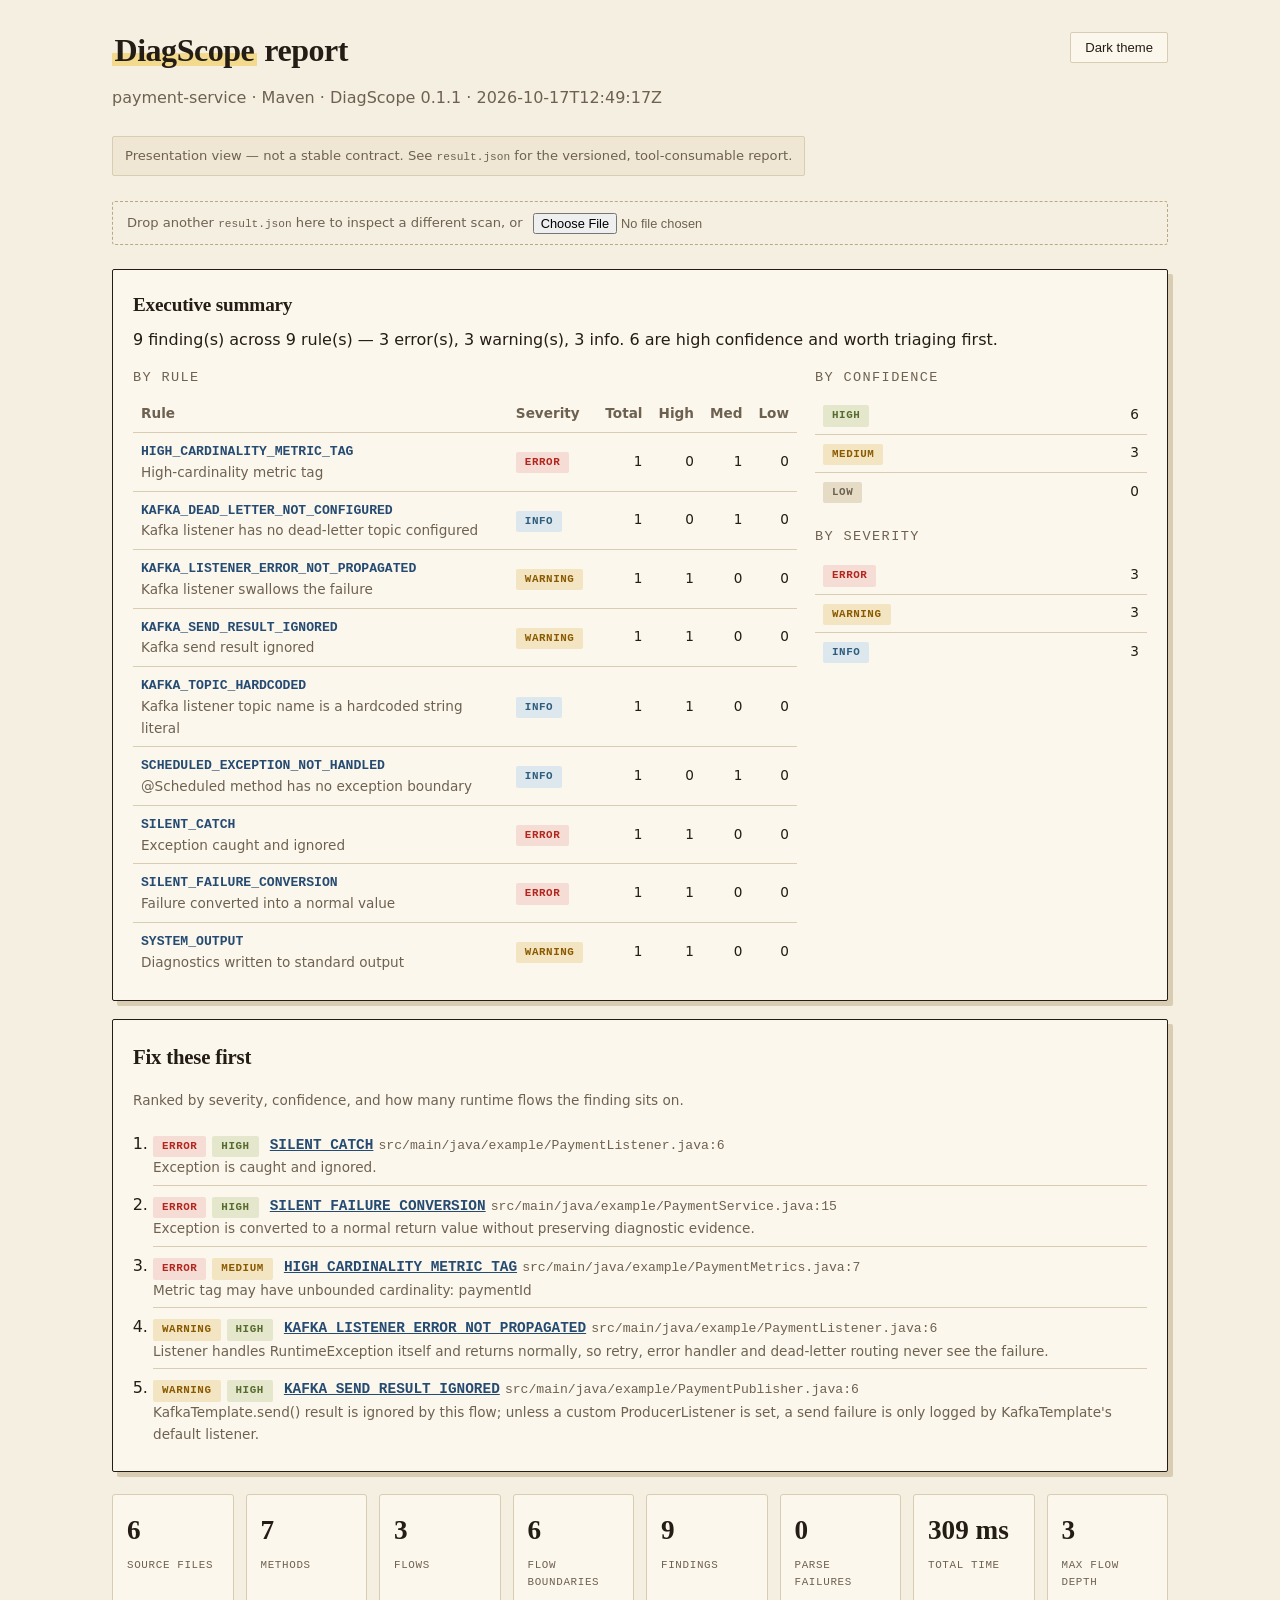
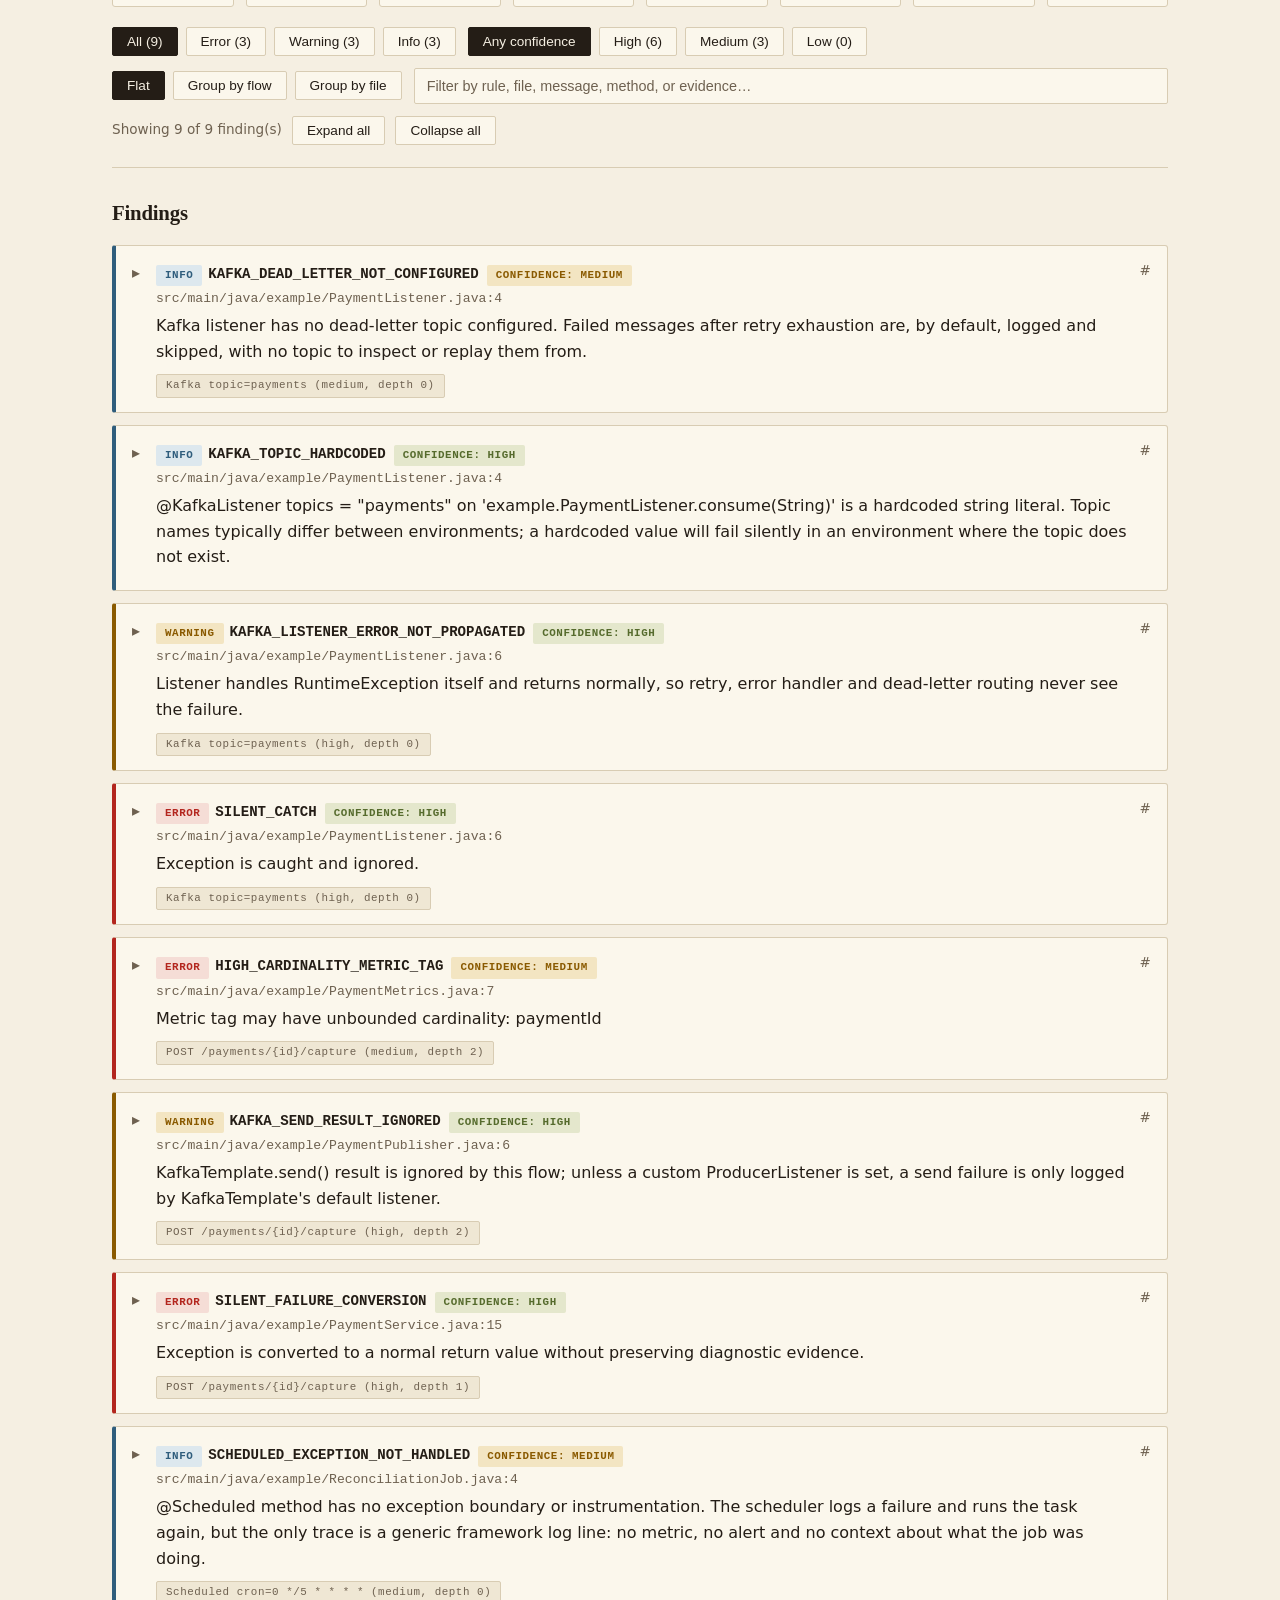
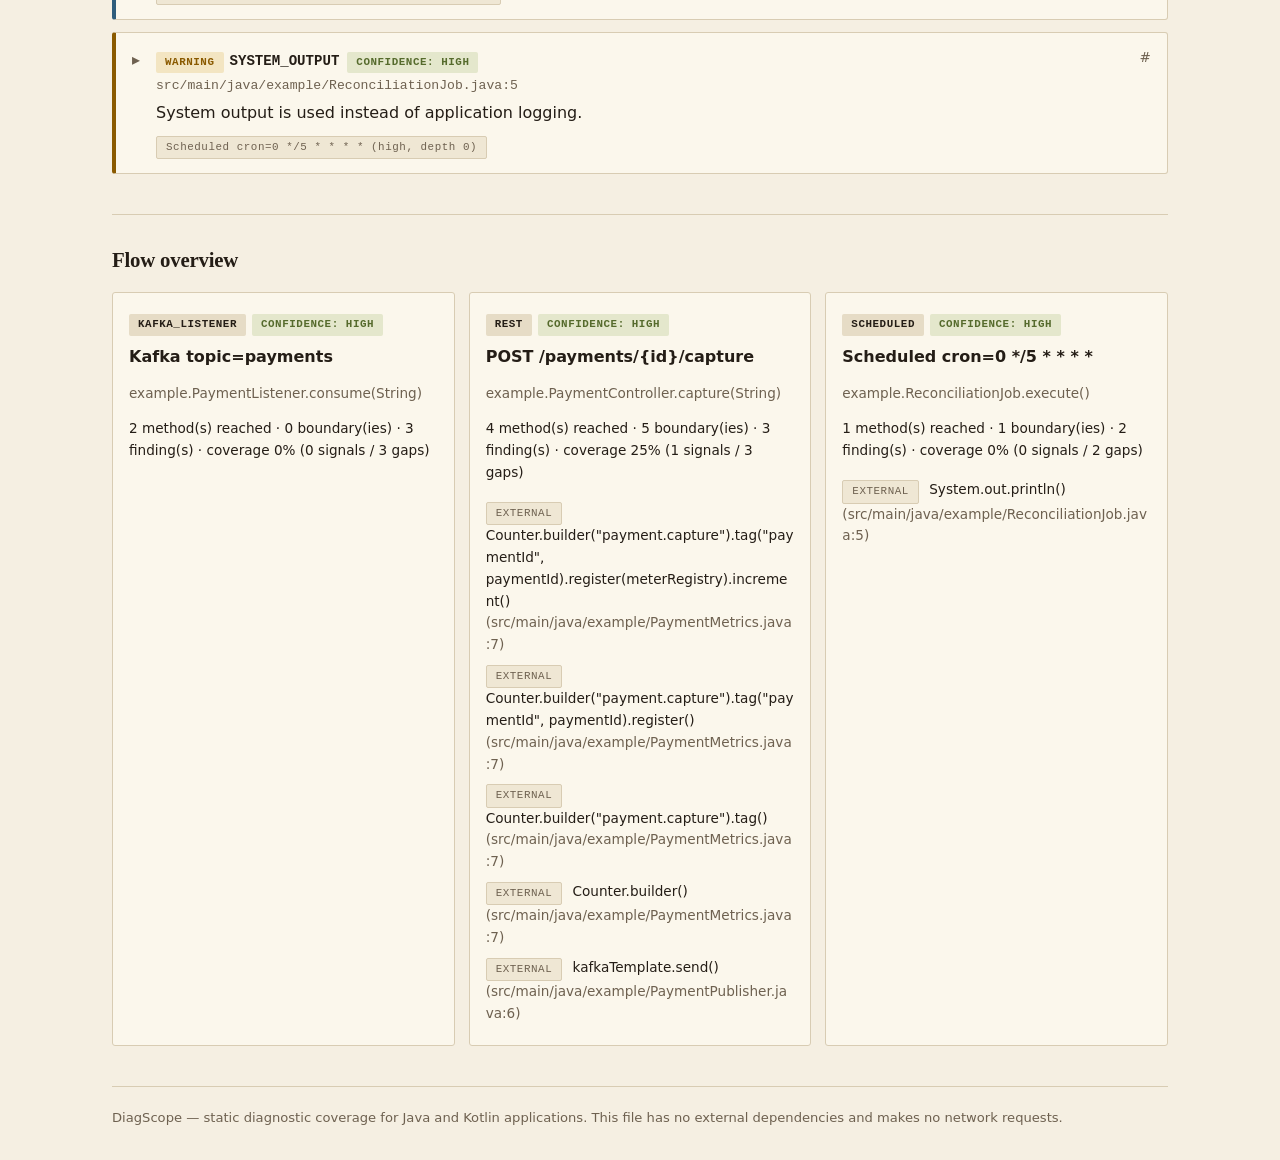
==== commit de391a0f: "site: regenerate the example report and its preview with the new report look Co-Authored-By: Claude " ====
--- a/example-report.html
+++ b/example-report.html
@@ -10,75 +10,89 @@
  * from a build artifact in daylight; dark follows the OS preference and can be
  * forced with the header toggle (persisted in localStorage).
  */
+/*
+ * Two readable themes, one language: a reviewer's notebook. Warm paper and ink, a red marker for what needs
+ * attention, ink blue for what can be clicked. Light is the default because most people open this file from a build
+ * artifact in daylight; dark follows the OS preference and can be forced with the header toggle (persisted in
+ * localStorage). No web fonts: the file must stay self-contained and make no network requests.
+ */
 :root {
-  --bg: #f5f7fa;
-  --surface: #ffffff;
-  --surface-2: #eef1f6;
-  --surface-3: #e4e9f0;
-  --line: #d8dfe9;
-  --line-strong: #c3cddc;
-  --paper: #16202e;
-  --mute: #5a6779;
-  --brand: #2563eb;
-  --error: #c02626;
-  --warning: #9a5b00;
-  --info: #0f6fa8;
-  --ok: #0b7a5a;
-  --error-tint: #fdecec;
-  --warning-tint: #fdf2df;
-  --info-tint: #e8f2fb;
-  --ok-tint: #e3f5ef;
-  --shadow: 0 1px 2px rgba(16, 26, 42, .06), 0 4px 16px rgba(16, 26, 42, .05);
-  --focus: 0 0 0 3px rgba(37, 99, 235, .28);
+  --bg: #f5efe2;
+  --surface: #fbf7ec;
+  --surface-2: #efe7d4;
+  --surface-3: #e6dcc6;
+  --line: #d8ccb3;
+  --line-strong: #b9a885;
+  --paper: #241d16;
+  --mute: #6e6150;
+  --brand: #264b73;
+  --error: #b3261e;
+  --warning: #8a5a00;
+  --info: #2f5d7c;
+  --ok: #566b2d;
+  --error-tint: #f5ddd6;
+  --warning-tint: #f3e5c2;
+  --info-tint: #dde8ee;
+  --ok-tint: #e4e7cc;
+  --hi: rgba(240, 200, 70, .55);
+  --stamp: #d8ccb3;
+  --shadow: none;
+  --focus: 0 0 0 3px rgba(38, 75, 115, .3);
+  --serif: Charter, "Iowan Old Style", "Palatino Linotype", Palatino, "Book Antiqua", Georgia, serif;
+  --mono: ui-monospace, "SF Mono", SFMono-Regular, Menlo, Consolas, "Liberation Mono", monospace;
 }
 html[data-theme="dark"] {
-  --bg: #0f141c;
-  --surface: #171f2b;
-  --surface-2: #1e2836;
-  --surface-3: #263243;
-  --line: #2c3949;
-  --line-strong: #3a4a5e;
-  --paper: #e7edf5;
-  --mute: #97a5b8;
-  --brand: #7aa7ff;
-  --error: #ff9b8a;
-  --warning: #f5c46a;
-  --info: #86c8ee;
-  --ok: #64d6b3;
-  --error-tint: rgba(255, 155, 138, .14);
-  --warning-tint: rgba(245, 196, 106, .14);
-  --info-tint: rgba(134, 200, 238, .14);
-  --ok-tint: rgba(100, 214, 179, .14);
-  --shadow: 0 1px 2px rgba(0, 0, 0, .3);
-  --focus: 0 0 0 3px rgba(122, 167, 255, .3);
+  --bg: #1c1712;
+  --surface: #221b15;
+  --surface-2: #2a221a;
+  --surface-3: #342a20;
+  --line: #3b3126;
+  --line-strong: #54463a;
+  --paper: #efe6d3;
+  --mute: #a29478;
+  --brand: #8fb0d6;
+  --error: #ef8a72;
+  --warning: #e2b25a;
+  --info: #8fb4d8;
+  --ok: #b4c37e;
+  --error-tint: rgba(239, 138, 114, .15);
+  --warning-tint: rgba(226, 178, 90, .15);
+  --info-tint: rgba(143, 180, 216, .15);
+  --ok-tint: rgba(180, 195, 126, .15);
+  --hi: rgba(226, 106, 82, .3);
+  --stamp: #0f0b08;
+  --shadow: none;
+  --focus: 0 0 0 3px rgba(143, 176, 214, .35);
 }
 * { box-sizing: border-box; }
 body {
   margin: 0 auto; background: var(--bg); color: var(--paper);
-  font-family: -apple-system, BlinkMacSystemFont, "Segoe UI", Roboto, Helvetica, Arial, sans-serif;
-  line-height: 1.55; padding: 32px; max-width: 1120px;
+  font-family: "Segoe UI", system-ui, -apple-system, "Helvetica Neue", Arial, sans-serif;
+  line-height: 1.6; padding: 32px; max-width: 1120px;
   -webkit-font-smoothing: antialiased;
 }
-:focus-visible { outline: none; box-shadow: var(--focus); border-radius: 6px; }
-code { font-family: ui-monospace, SFMono-Regular, Menlo, Consolas, monospace; font-size: 0.85em; }
-h1 { margin: 0; font-size: 1.6rem; letter-spacing: -0.015em; }
-h2 { font-size: 1.15rem; margin: 0 0 16px; letter-spacing: -0.01em; }
-h3 { font-size: 0.92rem; margin: 0 0 8px; text-transform: uppercase; letter-spacing: 0.04em; color: var(--mute); }
+:focus-visible { outline: none; box-shadow: var(--focus); border-radius: 2px; }
+code { font-family: var(--mono); font-size: 0.85em; }
+::selection { background: var(--hi); color: var(--paper); }
+h1 { margin: 0; font-family: var(--serif); font-weight: 600; font-size: 2rem; line-height: 1.15; letter-spacing: -0.015em; }
+h1 mark { background: linear-gradient(transparent 58%, var(--hi) 58%, var(--hi) 94%, transparent 94%); color: inherit; padding: 0 .08em; }
+h2 { font-family: var(--serif); font-weight: 600; font-size: 1.3rem; margin: 0 0 16px; letter-spacing: -0.01em; }
+h3 { font-family: var(--mono); font-weight: 500; font-size: 0.74rem; margin: 0 0 8px; text-transform: uppercase; letter-spacing: 0.1em; color: var(--mute); }
 .muted { color: var(--mute); }
 .small { font-size: 0.85rem; }
 .top { margin-bottom: 24px; }
 .top-row { display: flex; gap: 16px; align-items: flex-start; justify-content: space-between; flex-wrap: wrap; }
 .theme-toggle {
   background: var(--surface); border: 1px solid var(--line); color: var(--paper);
-  border-radius: 8px; padding: 7px 14px; font-size: 0.82rem; cursor: pointer; box-shadow: var(--shadow);
+  border-radius: 2px; padding: 7px 14px; font-size: 0.82rem; cursor: pointer; box-shadow: var(--shadow);
 }
 .theme-toggle:hover { border-color: var(--line-strong); }
 .disclaimer {
   font-size: 0.82rem; color: var(--mute); border: 1px solid var(--line); background: var(--surface-2);
-  border-radius: 8px; padding: 8px 12px; display: inline-block; margin-top: 10px;
-}
-.exec-summary { background: var(--surface); border: 1px solid var(--line); border-radius: 12px; padding: 18px; margin-bottom: 16px; box-shadow: var(--shadow); }
-.exec-summary h2 { margin: 0 0 6px; font-size: 1.05rem; }
+  border-radius: 2px; padding: 8px 12px; display: inline-block; margin-top: 10px;
+}
+.exec-summary { background: var(--surface); border: 1px solid var(--paper); border-radius: 2px; padding: 20px; margin-bottom: 18px; box-shadow: 5px 5px 0 var(--stamp); }
+.exec-summary h2 { margin: 0 0 6px; font-size: 1.2rem; }
 .exec-headline { margin: 0 0 14px; color: var(--paper); }
 .exec-grid { display: grid; grid-template-columns: minmax(0, 2fr) minmax(0, 1fr); gap: 18px; align-items: start; }
 @media (max-width: 860px) { .exec-grid { grid-template-columns: minmax(0, 1fr); } }
@@ -89,28 +103,27 @@
 .exec-table tbody tr:hover { background: var(--surface-2); }
 .exec-table td.num, .exec-table th.num { text-align: right; font-variant-numeric: tabular-nums; }
 .exec-table tr:last-child td { border-bottom: 0; }
-.exec-rule { background: transparent; border: 0; padding: 0; font: inherit; font-weight: 600; color: var(--brand); cursor: pointer; text-align: left; }
+.exec-rule { background: transparent; border: 0; padding: 0; font-family: var(--mono); font-size: 0.82rem; font-weight: 600; color: var(--brand); cursor: pointer; text-align: left; }
 .exec-rule:hover { text-decoration: underline; }
-.priority { background: var(--surface); border: 1px solid var(--line); border-radius: 12px; padding: 18px; margin-bottom: 20px; box-shadow: var(--shadow); }
+.priority { background: var(--surface); border: 1px solid var(--paper); border-radius: 2px; padding: 20px; margin-bottom: 22px; box-shadow: 5px 5px 0 var(--stamp); }
 .priority ol { margin: 0; padding-left: 20px; }
 .priority li { padding: 6px 0; border-bottom: 1px solid var(--line); }
 .priority li:last-child { border-bottom: 0; }
 .cards { display: grid; grid-template-columns: repeat(auto-fit, minmax(120px, 1fr)); gap: 12px; margin-bottom: 20px; }
 .card {
-  background: var(--surface); border: 1px solid var(--line); border-radius: 12px;
+  background: var(--surface); border: 1px solid var(--line); border-radius: 3px;
   padding: 14px; display: flex; flex-direction: column; gap: 4px; box-shadow: var(--shadow);
 }
-.card-value { font-size: 1.4rem; font-weight: 650; font-variant-numeric: tabular-nums; }
-.card-label { font-size: 0.78rem; color: var(--mute); }
+.card-value { font-family: var(--serif); font-size: 1.7rem; font-weight: 600; font-variant-numeric: tabular-nums; }
+.card-label { font-family: var(--mono); font-size: 0.68rem; letter-spacing: 0.06em; text-transform: uppercase; color: var(--mute); }
 .filter-bar { display: flex; flex-wrap: wrap; gap: 12px; align-items: center; margin-bottom: 12px; }
 .chips { display: flex; flex-wrap: wrap; gap: 8px; }
 .chip {
   background: var(--surface); border: 1px solid var(--line); color: var(--paper);
-  border-radius: 20px; padding: 6px 14px; font-size: 0.85rem; cursor: pointer; transition: background .12s, border-color .12s;
+  border-radius: 2px; padding: 6px 14px; font-size: 0.85rem; cursor: pointer; transition: background .12s, border-color .12s;
 }
 .chip:hover { background: var(--surface-2); }
-.chip.active { background: var(--brand); border-color: var(--brand); color: #ffffff; }
-html[data-theme="dark"] .chip.active { color: #0f141c; }
+.chip.active { background: var(--paper); border-color: var(--paper); color: var(--bg); }
 .active-filter { margin-bottom: 22px; display: flex; gap: 10px; align-items: center; flex-wrap: wrap; }
 .finding-group { margin: 24px 0 10px; color: var(--paper); font-size: 1rem; text-transform: none; letter-spacing: 0; }
 .flow-card { cursor: pointer; transition: border-color .15s, box-shadow .15s; }
@@ -121,15 +134,15 @@
 .finding:target { border-color: var(--brand); box-shadow: 0 0 0 1px var(--brand); }
 #finding-search {
   background: var(--surface); border: 1px solid var(--line); color: var(--paper);
-  border-radius: 8px; padding: 9px 12px; flex: 1; min-width: 220px; font-size: 0.9rem;
+  border-radius: 2px; padding: 9px 12px; flex: 1; min-width: 220px; font-size: 0.9rem;
 }
 #finding-search::placeholder { color: var(--mute); }
 .block { border-top: 1px solid var(--line); padding: 28px 0; }
 .plain-list { list-style: none; margin: 0; padding: 0; }
 .plain-list li { padding: 4px 0; overflow-wrap: anywhere; }
 .badge {
-  display: inline-block; border-radius: 999px; padding: 2px 9px; font-size: 0.72rem; font-weight: 600;
-  text-transform: uppercase; letter-spacing: 0.03em; margin-right: 6px;
+  display: inline-block; border-radius: 2px; padding: 2px 9px; font-size: 0.72rem; font-weight: 600;
+  text-transform: uppercase; letter-spacing: 0.05em; margin-right: 6px; font-family: var(--mono); font-size: 0.68rem;
 }
 .badge.outline { background: var(--surface-2); border: 1px solid var(--line); color: var(--mute); text-transform: none; font-weight: 500; }
 .badge.type-badge { background: var(--surface-3); color: var(--paper); }
@@ -142,12 +155,12 @@
 .chip.sev-error, .chip.sev-warning, .chip.sev-info,
 .chip.conf-high, .chip.conf-medium, .chip.conf-low { background: var(--surface); color: var(--paper); }
 .flow-grid { display: grid; grid-template-columns: repeat(auto-fill, minmax(280px, 1fr)); gap: 14px; }
-.flow-card { background: var(--surface); border: 1px solid var(--line); border-radius: 12px; padding: 16px; box-shadow: var(--shadow); }
+.flow-card { background: var(--surface); border: 1px solid var(--line); border-radius: 3px; padding: 16px; box-shadow: var(--shadow); }
 .flow-head { margin-bottom: 8px; }
 .flow-name { font-weight: 600; margin: 4px 0; }
 .finding {
   background: var(--surface); border: 1px solid var(--line); border-left: 4px solid var(--line-strong);
-  border-radius: 10px; padding: 14px 16px; margin-bottom: 12px; box-shadow: var(--shadow);
+  border-radius: 3px; padding: 14px 16px; margin-bottom: 12px; box-shadow: var(--shadow);
 }
 .finding.sev-error, .finding.sev-warning, .finding.sev-info {
   background: var(--surface); color: var(--paper);
@@ -163,14 +176,15 @@
 .finding-summary .caret { color: var(--mute); width: 14px; flex: none; line-height: 1.6; }
 .finding.open .finding-summary .caret { color: var(--brand); }
 .finding-summary-body { flex: 1; min-width: 0; }
-.rule-id { font-weight: 650; }
+.rule-id + .badge { margin-left: 8px; }
+.rule-id { font-family: var(--mono); font-size: 0.88rem; font-weight: 600; }
 .finding-actions { display: flex; gap: 10px; align-items: center; margin-left: auto; flex: none; }
-.location { overflow-wrap: anywhere; font-family: ui-monospace, SFMono-Regular, Menlo, Consolas, monospace; font-size: 0.82rem; color: var(--mute); margin: 2px 0; }
+.location { overflow-wrap: anywhere; font-family: var(--mono); font-size: 0.82rem; color: var(--mute); margin: 2px 0; }
 .finding-message { margin: 4px 0 6px; }
 .recommendation { color: var(--paper); }
-.remediation-code { position: relative; background: var(--surface-2); border: 1px solid var(--line); border-radius: 8px; padding: 12px; overflow: auto; }
+.remediation-code { position: relative; background: var(--surface-2); border: 1px solid var(--line); border-radius: 2px; padding: 12px; overflow: auto; }
 .remediation-code code { white-space: pre; }
-.explain { margin-bottom: 14px; background: var(--surface-2); border-radius: 10px; padding: 12px 14px; }
+.explain { margin-bottom: 14px; background: var(--surface-2); border-radius: 3px; padding: 12px 14px; }
 .explain p { margin: 4px 0; color: var(--paper); }
 .explain .confidence-note { color: var(--mute); }
 .related-flows { margin-top: 6px; }
@@ -178,10 +192,10 @@
 .tabs { display: flex; flex-wrap: wrap; gap: 6px; margin-bottom: 14px; }
 .tab {
   background: transparent; border: 1px solid var(--line); color: var(--mute);
-  border-radius: 8px; padding: 5px 12px; font-size: 0.82rem; cursor: pointer;
+  border-radius: 2px; padding: 5px 12px; font-size: 0.82rem; cursor: pointer;
 }
 .tab:hover { color: var(--paper); background: var(--surface-2); }
-.tab.active { border-color: var(--brand); background: var(--info-tint); color: var(--brand); }
+.tab.active { border-color: var(--paper); background: var(--surface-3); color: var(--paper); }
 .panel > * + * { margin-top: 14px; }
 .kv { width: 100%; border-collapse: collapse; font-size: 0.85rem; }
 .kv th, .kv td { text-align: left; padding: 7px 10px; border-bottom: 1px solid var(--line); vertical-align: top; overflow-wrap: anywhere; }
@@ -189,10 +203,10 @@
 .kv tr:last-child th, .kv tr:last-child td { border-bottom: 0; }
 .copy {
   background: transparent; border: 1px solid var(--line); color: var(--mute);
-  border-radius: 6px; padding: 2px 8px; font-size: 0.74rem; cursor: pointer; margin-left: 8px;
+  border-radius: 2px; padding: 2px 8px; font-size: 0.74rem; cursor: pointer; margin-left: 8px;
 }
 .copy:hover { color: var(--brand); border-color: var(--brand); }
-.call-path { border: 1px solid var(--line); border-radius: 10px; padding: 12px; background: var(--surface-2); }
+.call-path { border: 1px solid var(--line); border-radius: 3px; padding: 12px; background: var(--surface-2); }
 .call-path + .call-path { margin-top: 10px; }
 .path-list { list-style: none; margin: 8px 0 0 0; padding: 0; }
 .path-list li { position: relative; padding: 2px 0 2px 18px; font-size: 0.82rem; }
@@ -200,19 +214,20 @@
 .path-list li:first-child::before { content: "\25B6"; }
 .path-list li.entry-step code { color: var(--info); }
 .path-list li.evidence-step code { font-weight: 700; color: var(--error); }
+.priority .linkish { font-family: var(--mono); font-size: 0.9rem; font-weight: 600; }
 .linkish {
   background: transparent; border: 0; padding: 0; font: inherit; color: var(--brand);
   cursor: pointer; text-align: left; text-decoration: underline;
 }
-.snippet { border: 1px solid var(--line); border-radius: 10px; overflow: auto; background: var(--surface-2); }
-.snippet table { border-collapse: collapse; width: 100%; font-family: ui-monospace, SFMono-Regular, Menlo, Consolas, monospace; font-size: 0.8rem; }
+.snippet { border: 1px solid var(--line); border-radius: 3px; overflow: auto; background: var(--surface-2); }
+.snippet table { border-collapse: collapse; width: 100%; font-family: var(--mono); font-size: 0.8rem; }
 .snippet td { padding: 2px 10px; white-space: pre; vertical-align: top; }
 .snippet td.ln { text-align: right; color: var(--mute); user-select: none; width: 1%; border-right: 1px solid var(--line); background: var(--surface-3); }
 .snippet tr.hl td { background: var(--error-tint); }
 .snippet tr.hl td.ln { color: var(--error); background: var(--error-tint); }
 .empty { color: var(--mute); font-style: italic; }
 .dropzone {
-  border: 1px dashed var(--line-strong); border-radius: 10px; padding: 10px 14px;
+  border: 1px dashed var(--line-strong); border-radius: 3px; padding: 10px 14px;
   font-size: 0.82rem; color: var(--mute); margin-top: 12px; display: flex;
   gap: 10px; align-items: center; flex-wrap: wrap;
 }
@@ -220,7 +235,7 @@
 .dropzone input { font-size: 0.8rem; color: var(--mute); }
 .foot { border-top: 1px solid var(--line); padding-top: 20px; margin-top: 12px; color: var(--mute); font-size: 0.82rem; }
 @media print {
-  body { background: #ffffff; padding: 0; max-width: none; }
+  body { background: #ffffff; color: #000000; padding: 0; max-width: none; }
   .drill { display: block; }
   .tabs, .dropzone, .filter-bar, .copy, .theme-toggle, .active-filter { display: none; }
   .card, .finding, .flow-card, .exec-summary, .priority { box-shadow: none; break-inside: avoid; }
@@ -232,7 +247,7 @@
 <header class="top">
   <div class="top-row">
     <div>
-      <h1>DiagScope report</h1>
+      <h1><mark>DiagScope</mark> report</h1>
       <p class="muted" id="report-subtitle"></p>
     </div>
     <button class="theme-toggle" id="theme-toggle" type="button" aria-label="Switch color theme">Dark theme</button>
@@ -280,6 +295,12 @@
   <ul class="plain-list small" id="aspects-list"></ul>
 </section>
 
+<section class="block" id="identity-conflicts-block" hidden>
+  <h2>Identity conflicts</h2>
+  <p class="small muted">The same class or method name is declared more than once, usually in different modules. Only the first declaration is analyzed; the methods of the others reach no flow and no rule.</p>
+  <ul class="plain-list small" id="identity-conflicts"></ul>
+</section>
+
 <section class="block" id="parse-failures-block" hidden>
   <h2>Parse failures</h2>
   <ul class="plain-list small" id="parse-failures"></ul>
@@ -287,7 +308,7 @@
 
 <footer class="foot">DiagScope — static diagnostic coverage for Java and Kotlin applications. This file has no external dependencies and makes no network requests.</footer>
 
-<script id="diagscope-data" type="application/json">{"schemaVersion":"1.5-alpha.1","tool":{"name":"DiagScope","version":"0.1.1"},"project":{"name":"orders-service","root":"/home/dev/orders-service","buildSystem":"MAVEN","buildSystemName":"Maven","modules":["."]},"configuration":{"maxFlowDepth":3,"parallelism":4,"enabledEntrypointTypes":["KAFKA_LISTENER","REACTIVE_MESSAGE","REST","SCHEDULED"],"explicitClasspath":[],"additionalSourceRoots":[],"projectPolicy":{"ignoredPaths":[],"disabledRules":[],"severityOverrides":{},"sensitiveFields":[],"customLoggerTypes":[],"customEntrypointAnnotations":{}},"scanScope":{"configurationFile":"","baselineFile":"","baselineSuppressedFindings":0,"baselineRemovedFindings":0,"baselineFingerprintMigrations":0,"changedSince":"","changeScopeExcludedFindings":0,"waivedFindings":0,"expiredWaivers":0,"unusedWaivers":0}},"ruleVersions":{"AOP_ADVICE_NOT_APPLIED":"1.0.0","AOP_ADVICE_ON_PRIVATE_METHOD":"1.0.0","AOP_SELF_INVOCATION":"1.0.0","AOP_UNMANAGED_ADVICE_TARGET":"1.0.0","APPLICATION_CONTEXT_LOCATOR":"1.0.0","ASYNC_DEFAULT_EXECUTOR":"1.0.0","ASYNC_ON_PRIVATE_METHOD":"1.0.0","ASYNC_RESULT_UNOBSERVED":"1.0.0","ASYNC_VOID_RETURN":"1.0.0","BCRYPT_CREATED_PER_CALL":"1.0.0","BLOCKING_CALL_IN_COROUTINE":"2.0.0","BLOCKING_CALL_IN_REACTIVE_CONTEXT":"1.1.0","BLOCKING_CALL_ON_COMMON_POOL":"1.0.0","BULKHEAD_WITHOUT_FALLBACK":"1.0.0","BULK_OPERATION_IN_LOOP":"1.0.0","CACHEABLE_ON_PRIVATE_METHOD":"1.0.0","CACHEABLE_ON_VOID_METHOD":"1.0.0","CACHE_EVICT_MISSING":"1.0.0","CACHE_EVICT_WITHOUT_ALL_ENTRIES_ON_VOID":"1.0.0","CACHE_NAME_MISMATCH":"1.0.0","CANCELLATION_EXCEPTION_SWALLOWED":"1.0.0","CHECK_THEN_ACT_ON_MAP":"1.0.0","CIRCUIT_BREAKER_WITHOUT_FALLBACK":"1.0.0","CLOCK_DEPENDENCY_NOT_INJECTED":"1.0.0","COMPLETABLEFUTURE_EXCEPTION_NOT_HANDLED":"1.0.0","COMPLETABLE_FUTURE_IN_REACTIVE_CONTEXT":"1.0.0","CONFIGURATION_PROPERTIES_NOT_VALIDATED":"1.0.0","COROUTINE_EXCEPTION_NOT_HANDLED":"1.0.0","CORS_WILDCARD_ORIGIN":"1.0.0","COUNT_DOWN_LATCH_NOT_IN_FINALLY":"1.0.0","DB_RESOURCE_CLOSE_NOT_GUARDED":"1.0.0","DELETE_ALL_WITHOUT_ID":"1.0.0","DRIVER_MANAGER_DATASOURCE_USED":"1.0.0","DUPLICATE_DIAGNOSTIC_SIGNAL":"1.0.0","DYNAMIC_METRIC_NAME":"1.0.0","EAGER_COLLECTION_FETCH":"1.0.0","ENTITY_EXPOSED_IN_REST_RESPONSE":"1.0.0","ENTITY_MANAGER_CLEAR_IN_TRANSACTION":"1.0.0","ENTITY_MANAGER_FIND_DEREFERENCE":"1.0.0","EVENT_LISTENER_ON_PRIVATE_METHOD":"1.0.0","EXCEPTION_CONSTRUCTOR_WITHOUT_MESSAGE":"1.0.0","EXCEPTION_SUPPRESSED_IN_FINALLY":"1.0.0","EXCESSIVE_METHOD_PARAMETERS":"1.0.0","EXECUTOR_NOT_SHUTDOWN":"1.0.0","FALLBACK_HIDES_FAILURE":"1.0.0","FEIGN_CLIENT_NO_FALLBACK":"1.0.0","FIELD_INJECTION_USED":"1.0.0","FLOW_EXCEPTION_NOT_CAUGHT":"1.0.0","FUTURE_GET_WITHOUT_TIMEOUT":"1.0.0","GENERIC_EXCEPTION_MESSAGE":"1.0.0","GOD_CLASS_DETECTED":"1.0.0","HIGH_CARDINALITY_METRIC_TAG":"1.1.0","HIGH_METHOD_COMPLEXITY":"1.0.0","HTTP_CLIENT_CREATED_PER_REQUEST":"1.0.0","HTTP_CLIENT_ERROR_DISCARDED":"1.0.0","HTTP_CLIENT_NO_ERROR_HANDLER":"1.0.0","HTTP_TIMEOUT_NOT_SET":"1.0.0","INTERRUPTED_EXCEPTION_SWALLOWED":"1.0.0","JDBC_RESOURCE_NOT_CLOSED":"1.0.0","JDBC_TEMPLATE_CONNECTION_ESCAPE":"1.0.0","JPA_BATCH_LOOP_WITHOUT_FLUSH_CLEAR":"1.0.0","JPA_ENTITY_MANAGER_NOT_CLOSED":"1.0.0","KAFKA_ACK_NOT_INVOKED":"1.1.0","KAFKA_CONSUMER_GROUP_HARDCODED":"1.0.0","KAFKA_DEAD_LETTER_NOT_CONFIGURED":"1.0.0","KAFKA_LISTENER_ERROR_NOT_PROPAGATED":"1.0.0","KAFKA_LISTENER_MANUAL_ACK_WRONG_MODE":"1.0.0","KAFKA_RETRY_WITHOUT_BACKOFF":"1.0.0","KAFKA_SEND_RESULT_IGNORED":"1.2.0","KAFKA_TOPIC_HARDCODED":"1.0.0","LAZY_BEAN_CIRCULAR_INDICATOR":"1.0.0","LOCK_NOT_RELEASED":"1.0.0","LOG_MESSAGE_STRING_CONCAT":"1.0.0","LOG_WITHOUT_THROWABLE":"1.0.0","MAP_GET_DEREFERENCED_WITHOUT_CHECK":"1.0.0","MASS_ASSIGNMENT_RISK":"1.0.0","MDC_CONTEXT_LOST":"1.0.0","METRIC_CREATED_IN_LOOP":"1.0.0","MISSING_BULKHEAD_ON_HTTP_CLIENT":"1.0.0","MISSING_PAGINATION":"1.0.0","MISSING_REQUEST_BODY_VALIDATION":"1.0.0","MISSING_RESPONSE_STATUS":"1.0.0","MISSING_TRANSACTION_ANNOTATION":"1.0.0","MULTIPLE_SCHEDULED_NO_THREAD_POOL":"1.0.0","MUTINY_FAILURE_RECOVERED_SILENTLY":"1.1.0","MUTINY_SUBSCRIPTION_FAILURE_UNOBSERVED":"1.0.1","NATIVE_QUERY_STRING_CONCAT":"1.0.0","N_PLUS_ONE_QUERY_RISK":"1.0.0","OBJECT_INPUT_STREAM_RISK":"1.0.0","OBJECT_MAPPER_CREATED_PER_REQUEST":"1.0.0","OPEN_REDIRECT_RISK":"1.0.0","OPTIONAL_GET_WITHOUT_CHECK":"1.0.0","OPTIONAL_OR_ELSE_NULL":"1.0.0","OUTBOX_PATTERN_MISSING":"1.0.0","PATH_TRAVERSAL_RISK":"1.0.0","PRINT_STACK_TRACE":"1.0.0","PROPAGATION_SUPPORTS_WRITE_RISK":"1.0.0","RANDOM_PER_CALL":"1.0.0","RATE_LIMITER_WITHOUT_FALLBACK":"1.0.0","REACTIVE_MESSAGE_ERROR_NOT_PROPAGATED":"1.0.0","REACTIVE_RESULT_DISCARDED":"1.0.0","READONLY_TRANSACTION_WRITE":"1.0.0","REFLECTIVE_ACCESS_IN_PRODUCTION":"1.0.0","REGEX_COMPILED_IN_LOOP":"1.0.0","REQUIRES_NEW_IN_LOOP":"1.0.0","RETRY_ON_ALL_EXCEPTIONS":"1.0.0","RETRY_WITHOUT_DIAGNOSTICS":"1.0.0","RUNBLOCKING_IN_SUSPEND":"1.0.0","SCHEDULED_EXCEPTION_NOT_HANDLED":"1.0.0","SCHEDULED_FIXED_RATE_TOO_AGGRESSIVE":"1.0.0","SCHEDULED_NON_VOID_RETURN":"1.0.0","SCHEDULED_NO_INITIAL_DELAY":"1.0.0","SCHEDULED_TASK_SWALLOWS_FAILURE":"1.0.0","SECRET_IN_STRING_LITERAL":"1.0.0","SEMAPHORE_RELEASE_NOT_IN_FINALLY":"1.0.0","SENSITIVE_HEADER_LOGGED":"1.0.0","SENSITIVE_PAYLOAD_LOGGED":"1.0.0","SEQUENTIAL_FUTURE_JOIN_IN_LOOP":"1.0.0","SILENT_CATCH":"1.0.0","SILENT_FAILURE_CONVERSION":"1.0.0","SIMPLE_DATE_FORMAT_PER_CALL":"1.0.0","SPAN_NOT_CLOSED":"1.0.0","STREAM_IO_NOT_CLOSED":"1.0.0","STRING_FORMAT_IN_LOOP":"1.0.0","SYNCHRONIZED_ON_SPRING_BEAN":"1.0.0","SYSTEM_ENV_IN_BEAN":"1.0.0","SYSTEM_OUTPUT":"1.0.0","THREAD_LOCAL_LEAK":"1.0.0","THREAD_LOCAL_NOT_REMOVED":"1.0.0","THREAD_SLEEP_IN_FLOW":"1.0.0","TIMED_ON_PRIVATE_METHOD":"1.0.0","TIMER_STARTED_NOT_STOPPED":"1.0.0","TIMER_TASK_EXCEPTION_KILLS_TIMER":"1.0.0","TRANSACTIONAL_ASYNC_COMBINATION":"1.0.0","TRANSACTIONAL_EVENT_LISTENER_MISSING_PHASE":"1.0.0","TRANSACTIONAL_NO_ROLLBACK_FOR_EXCEPTION":"1.0.0","TRANSACTIONAL_ON_FINAL_METHOD":"1.0.0","TRANSACTIONAL_ON_INTERFACE":"1.0.0","TRANSACTIONAL_ON_REST_CONTROLLER":"1.0.0","TRANSACTIONAL_READONLY_MISSING":"1.0.0","TRANSACTION_ISOLATION_DANGEROUS":"1.0.0","TRANSACTION_WITH_HTTP_CALL":"1.0.0","TX_PROPAGATION_MISMATCH":"1.0.0","TX_ROLLBACK_SUPPRESSED":"1.1.0","UNBOUNDED_THREAD_POOL":"1.0.0","UNGUARDED_THREAD_CREATION":"1.0.0","VALUE_WITHOUT_DEFAULT":"1.0.0","VIRTUAL_THREAD_WITH_SYNCHRONIZED":"1.0.0","VIRTUAL_THREAD_WITH_THREAD_LOCAL":"1.0.0","XML_EXTERNAL_ENTITY_RISK":"1.0.0"},"analysisCapabilities":{"languages":{"java":"SUPPORTED","kotlin":"NOT_APPLICABLE"},"frameworks":{"spring":"SUPPORTED"},"features":{"restEntrypoints":"SUPPORTED","kafkaListeners":"SUPPORTED","reactiveMessages":"SUPPORTED","scheduledJobs":"SUPPORTED","springTransactions":"SUPPORTED","springAop":"PARTIAL","javaDependencyResolution":"NOT_CONFIGURED","kotlinDependencyResolution":"NOT_APPLICABLE"}},"statistics":{"sourceFiles":6,"parsedMethods":7,"entrypoints":3,"flows":3,"findings":10,"parseFailures":0,"projectAnalysisNanos":339735349,"flowConstructionNanos":6872582,"ruleExecutionNanos":57914823,"totalNanos":404524319},"summary":{"totalFindings":10,"bySeverity":{"ERROR":3,"WARNING":6,"INFO":1},"byConfidence":{"HIGH":6,"MEDIUM":4,"LOW":0},"byRule":[{"ruleId":"HIGH_CARDINALITY_METRIC_TAG","title":"High-cardinality metric tag","count":1,"highestSeverity":"ERROR","byConfidence":{"HIGH":0,"MEDIUM":1,"LOW":0}},{"ruleId":"KAFKA_DEAD_LETTER_NOT_CONFIGURED","title":"Kafka listener has no dead-letter topic configured","count":1,"highestSeverity":"WARNING","byConfidence":{"HIGH":0,"MEDIUM":1,"LOW":0}},{"ruleId":"KAFKA_LISTENER_ERROR_NOT_PROPAGATED","title":"Kafka listener swallows the failure","count":1,"highestSeverity":"WARNING","byConfidence":{"HIGH":1,"MEDIUM":0,"LOW":0}},{"ruleId":"KAFKA_SEND_RESULT_IGNORED","title":"Kafka send result ignored","count":1,"highestSeverity":"WARNING","byConfidence":{"HIGH":1,"MEDIUM":0,"LOW":0}},{"ruleId":"KAFKA_TOPIC_HARDCODED","title":"Kafka listener topic name is a hardcoded string literal","count":1,"highestSeverity":"INFO","byConfidence":{"HIGH":1,"MEDIUM":0,"LOW":0}},{"ruleId":"MISSING_REQUEST_BODY_VALIDATION","title":"Write endpoint on controller without @Validated — request body constraints ignored","count":1,"highestSeverity":"WARNING","byConfidence":{"HIGH":0,"MEDIUM":1,"LOW":0}},{"ruleId":"SCHEDULED_EXCEPTION_NOT_HANDLED","title":"@Scheduled method has no exception boundary","count":1,"highestSeverity":"WARNING","byConfidence":{"HIGH":0,"MEDIUM":1,"LOW":0}},{"ruleId":"SILENT_CATCH","title":"Exception caught and ignored","count":1,"highestSeverity":"ERROR","byConfidence":{"HIGH":1,"MEDIUM":0,"LOW":0}},{"ruleId":"SILENT_FAILURE_CONVERSION","title":"Failure converted into a normal value","count":1,"highestSeverity":"ERROR","byConfidence":{"HIGH":1,"MEDIUM":0,"LOW":0}},{"ruleId":"SYSTEM_OUTPUT","title":"Diagnostics written to standard output","count":1,"highestSeverity":"WARNING","byConfidence":{"HIGH":1,"MEDIUM":0,"LOW":0}}]},"groups":{"byFlow":[{"flowId":"KAFKA_LISTENER:example.PaymentListener.consume(String)","name":"Kafka topic=payments","type":"KAFKA_LISTENER","diagnosticCoverage":{"score":0,"instrumentationSignals":0,"evidenceDestroyingFindings":3,"loggingSignals":0,"metricSignals":0,"annotationSignals":0},"findingCount":3,"findings":["sha256:b11b1db3a527315eb137662ef8a34d582fb96345a6aa0201ecd5e583e6bd380f","sha256:c8d56953ecac47dcca0912b13987e4e345984403db66bf642098eccaa58effcd","sha256:da4fb203d531fa0707e88dc1d1c75e5968402376e61d0797a6192acbe740920f"]},{"flowId":"REST:example.PaymentController.capture(String)","name":"POST /payments/{id}/capture","type":"REST","diagnosticCoverage":{"score":25,"instrumentationSignals":1,"evidenceDestroyingFindings":3,"loggingSignals":0,"metricSignals":1,"annotationSignals":0},"findingCount":3,"findings":["sha256:619967b3ba07a12c50eab539f93995c4940292c8f9397ba6916b70778ab0a75b","sha256:9ed6a377b9b7224a3c9e7f257564d66390481e9372fbd338184c11bc18169a49","sha256:cdeb8989de1ccd84a2f232807d8fb5b5c8b39c1c5361dda5523d02ebdda23d9f"]},{"flowId":"SCHEDULED:example.ReconciliationJob.execute()","name":"Scheduled cron=0 */5 * * * *","type":"SCHEDULED","diagnosticCoverage":{"score":0,"instrumentationSignals":0,"evidenceDestroyingFindings":2,"loggingSignals":0,"metricSignals":0,"annotationSignals":0},"findingCount":2,"findings":["sha256:64c5a11e16f423829ad99364ac49bbf7807789dd3d56184c646556d0e71d21e3","sha256:bf2b1ee1ff662367ab21286630a74db2262fb878b501c4ac1b9ad25b006a2483"]}],"byFile":[{"file":"src/main/java/example/PaymentController.java","findingCount":1,"findings":["sha256:2c69be804376e4892eb3e404b7465e49ff947ba4d65b4ca0fa819a4667055d7d"]},{"file":"src/main/java/example/PaymentListener.java","findingCount":4,"findings":["sha256:9645adcf1a145325382e54a44363f8727ab42b5e36ade40bd589ff7c24ef7852","sha256:b11b1db3a527315eb137662ef8a34d582fb96345a6aa0201ecd5e583e6bd380f","sha256:c8d56953ecac47dcca0912b13987e4e345984403db66bf642098eccaa58effcd","sha256:da4fb203d531fa0707e88dc1d1c75e5968402376e61d0797a6192acbe740920f"]},{"file":"src/main/java/example/PaymentMetrics.java","findingCount":1,"findings":["sha256:619967b3ba07a12c50eab539f93995c4940292c8f9397ba6916b70778ab0a75b"]},{"file":"src/main/java/example/PaymentPublisher.java","findingCount":1,"findings":["sha256:cdeb8989de1ccd84a2f232807d8fb5b5c8b39c1c5361dda5523d02ebdda23d9f"]},{"file":"src/main/java/example/PaymentService.java","findingCount":1,"findings":["sha256:9ed6a377b9b7224a3c9e7f257564d66390481e9372fbd338184c11bc18169a49"]},{"file":"src/main/java/example/ReconciliationJob.java","findingCount":2,"findings":["sha256:64c5a11e16f423829ad99364ac49bbf7807789dd3d56184c646556d0e71d21e3","sha256:bf2b1ee1ff662367ab21286630a74db2262fb878b501c4ac1b9ad25b006a2483"]}]},"parseFailures":[],"aspects":[],"flows":[{"id":"KAFKA_LISTENER:example.PaymentListener.consume(String)","type":"KAFKA_LISTENER","name":"Kafka topic=payments","method":"example.PaymentListener.consume(String)","location":{"file":"src/main/java/example/PaymentListener.java","startLine":4,"endLine":7},"confidence":"HIGH","diagnosticCoverage":{"score":0,"instrumentationSignals":0,"evidenceDestroyingFindings":3,"loggingSignals":0,"metricSignals":0,"annotationSignals":0},"methods":[{"method":"example.PaymentListener.consume(String)","location":{"file":"src/main/java/example/PaymentListener.java","startLine":4,"endLine":7},"depth":0,"confidence":"HIGH","path":["example.PaymentListener.consume(String)"]},{"method":"example.PaymentListener.process(String)","location":{"file":"src/main/java/example/PaymentListener.java","startLine":8,"endLine":8},"depth":1,"confidence":"HIGH","path":["example.PaymentListener.consume(String)","example.PaymentListener.process(String)"]}],"edges":[{"caller":"example.PaymentListener.consume(String)","callee":"example.PaymentListener.process(String)","call":"process()","location":{"file":"src/main/java/example/PaymentListener.java","startLine":6,"endLine":6},"depth":0,"confidence":"HIGH","resolutionReason":"SAME_CLASS"}],"boundaryCount":0,"boundaries":[]},{"id":"REST:example.PaymentController.capture(String)","type":"REST","name":"POST /payments/{id}/capture","method":"example.PaymentController.capture(String)","location":{"file":"src/main/java/example/PaymentController.java","startLine":8,"endLine":9},"confidence":"HIGH","diagnosticCoverage":{"score":25,"instrumentationSignals":1,"evidenceDestroyingFindings":3,"loggingSignals":0,"metricSignals":1,"annotationSignals":0},"methods":[{"method":"example.PaymentController.capture(String)","location":{"file":"src/main/java/example/PaymentController.java","startLine":8,"endLine":9},"depth":0,"confidence":"HIGH","path":["example.PaymentController.capture(String)"]},{"method":"example.PaymentService.capture(String)","location":{"file":"src/main/java/example/PaymentService.java","startLine":10,"endLine":18},"depth":1,"confidence":"HIGH","path":["example.PaymentController.capture(String)","example.PaymentService.capture(String)"]},{"method":"example.PaymentMetrics.record(String)","location":{"file":"src/main/java/example/PaymentMetrics.java","startLine":6,"endLine":8},"depth":2,"confidence":"HIGH","path":["example.PaymentController.capture(String)","example.PaymentService.capture(String)","example.PaymentMetrics.record(String)"]},{"method":"example.PaymentPublisher.publish(String)","location":{"file":"src/main/java/example/PaymentPublisher.java","startLine":6,"endLine":6},"depth":2,"confidence":"HIGH","path":["example.PaymentController.capture(String)","example.PaymentService.capture(String)","example.PaymentPublisher.publish(String)"]}],"edges":[{"caller":"example.PaymentController.capture(String)","callee":"example.PaymentService.capture(String)","call":"paymentService.capture()","location":{"file":"src/main/java/example/PaymentController.java","startLine":9,"endLine":9},"depth":0,"confidence":"HIGH","resolutionReason":"DECLARED_RECEIVER"},{"caller":"example.PaymentService.capture(String)","callee":"example.PaymentMetrics.record(String)","call":"paymentMetrics.record()","location":{"file":"src/main/java/example/PaymentService.java","startLine":12,"endLine":12},"depth":1,"confidence":"HIGH","resolutionReason":"DECLARED_RECEIVER"},{"caller":"example.PaymentService.capture(String)","callee":"example.PaymentPublisher.publish(String)","call":"paymentPublisher.publish()","location":{"file":"src/main/java/example/PaymentService.java","startLine":13,"endLine":13},"depth":1,"confidence":"HIGH","resolutionReason":"DECLARED_RECEIVER"},{"caller":"example.PaymentMetrics.record(String)","callee":null,"call":"Counter.builder(\"payment.capture\").tag(\"paymentId\", paymentId).register(meterRegistry).increment()","location":{"file":"src/main/java/example/PaymentMetrics.java","startLine":7,"endLine":7},"depth":2,"confidence":"HIGH","resolutionReason":"EXTERNAL"},{"caller":"example.PaymentMetrics.record(String)","callee":null,"call":"Counter.builder(\"payment.capture\").tag(\"paymentId\", paymentId).register()","location":{"file":"src/main/java/example/PaymentMetrics.java","startLine":7,"endLine":7},"depth":2,"confidence":"HIGH","resolutionReason":"EXTERNAL"},{"caller":"example.PaymentMetrics.record(String)","callee":null,"call":"Counter.builder(\"payment.capture\").tag()","location":{"file":"src/main/java/example/PaymentMetrics.java","startLine":7,"endLine":7},"depth":2,"confidence":"HIGH","resolutionReason":"EXTERNAL"},{"caller":"example.PaymentMetrics.record(String)","callee":null,"call":"Counter.builder()","location":{"file":"src/main/java/example/PaymentMetrics.java","startLine":7,"endLine":7},"depth":2,"confidence":"HIGH","resolutionReason":"EXTERNAL"},{"caller":"example.PaymentPublisher.publish(String)","callee":null,"call":"kafkaTemplate.send()","location":{"file":"src/main/java/example/PaymentPublisher.java","startLine":6,"endLine":6},"depth":2,"confidence":"HIGH","resolutionReason":"EXTERNAL"}],"boundaryCount":5,"boundaries":[{"caller":"example.PaymentMetrics.record(String)","callee":null,"call":"Counter.builder(\"payment.capture\").tag(\"paymentId\", paymentId).register(meterRegistry).increment()","location":{"file":"src/main/java/example/PaymentMetrics.java","startLine":7,"endLine":7},"depth":2,"confidence":"HIGH","resolutionReason":"EXTERNAL"},{"caller":"example.PaymentMetrics.record(String)","callee":null,"call":"Counter.builder(\"payment.capture\").tag(\"paymentId\", paymentId).register()","location":{"file":"src/main/java/example/PaymentMetrics.java","startLine":7,"endLine":7},"depth":2,"confidence":"HIGH","resolutionReason":"EXTERNAL"},{"caller":"example.PaymentMetrics.record(String)","callee":null,"call":"Counter.builder(\"payment.capture\").tag()","location":{"file":"src/main/java/example/PaymentMetrics.java","startLine":7,"endLine":7},"depth":2,"confidence":"HIGH","resolutionReason":"EXTERNAL"},{"caller":"example.PaymentMetrics.record(String)","callee":null,"call":"Counter.builder()","location":{"file":"src/main/java/example/PaymentMetrics.java","startLine":7,"endLine":7},"depth":2,"confidence":"HIGH","resolutionReason":"EXTERNAL"},{"caller":"example.PaymentPublisher.publish(String)","callee":null,"call":"kafkaTemplate.send()","location":{"file":"src/main/java/example/PaymentPublisher.java","startLine":6,"endLine":6},"depth":2,"confidence":"HIGH","resolutionReason":"EXTERNAL"}]},{"id":"SCHEDULED:example.ReconciliationJob.execute()","type":"SCHEDULED","name":"Scheduled cron=0 */5 * * * *","method":"example.ReconciliationJob.execute()","location":{"file":"src/main/java/example/ReconciliationJob.java","startLine":4,"endLine":5},"confidence":"HIGH","diagnosticCoverage":{"score":0,"instrumentationSignals":0,"evidenceDestroyingFindings":2,"loggingSignals":0,"metricSignals":0,"annotationSignals":0},"methods":[{"method":"example.ReconciliationJob.execute()","location":{"file":"src/main/java/example/ReconciliationJob.java","startLine":4,"endLine":5},"depth":0,"confidence":"HIGH","path":["example.ReconciliationJob.execute()"]}],"edges":[{"caller":"example.ReconciliationJob.execute()","callee":null,"call":"System.out.println()","location":{"file":"src/main/java/example/ReconciliationJob.java","startLine":5,"endLine":5},"depth":0,"confidence":"HIGH","resolutionReason":"EXTERNAL"}],"boundaryCount":1,"boundaries":[{"caller":"example.ReconciliationJob.execute()","callee":null,"call":"System.out.println()","location":{"file":"src/main/java/example/ReconciliationJob.java","startLine":5,"endLine":5},"depth":0,"confidence":"HIGH","resolutionReason":"EXTERNAL"}]}],"findings":[{"fingerprint":"sha256:2c69be804376e4892eb3e404b7465e49ff947ba4d65b4ca0fa819a4667055d7d","fingerprintVersion":1,"ruleId":"MISSING_REQUEST_BODY_VALIDATION","severity":"WARNING","confidence":"MEDIUM","location":{"file":"src/main/java/example/PaymentController.java","startLine":8,"endLine":9},"message":"'example.PaymentController.capture(String)' is a write endpoint on a controller without @Validated. @Valid/@Constraint annotations on @RequestBody parameters are silently ignored — invalid input passes to the service layer unchecked.","recommendation":"Annotate the controller class with @Validated: @RestController @Validated public class PaymentController. Then annotate each @RequestBody parameter with @Valid to activate field-level constraint validation, returning 400 Bad Request automatically on constraint violations.","explanation":{"title":"Write endpoint on controller without @Validated — request body constraints ignored","whatItMeans":"A controller method handling a write operation (POST/PUT/PATCH) has parameters but the controller class does not carry @Validated. Any @Valid or field-level constraint annotations on @RequestBody parameters are silently ignored by Spring MVC.","whyItMatters":"Invalid input — nulls, out-of-range values, malformed strings — passes to the service layer unchecked. Validation failures that should be 400 Bad Request instead surface as NullPointerException, DataIntegrityViolationException, or silent data corruption, typically as a generic 500 with no user-facing feedback.","howDetected":"Controller types with @RestController or @Controller that lack @Validated in any method's effective annotation set, containing at least one method with @PostMapping, @PutMapping, or @PatchMapping and non-empty parameterTypes. Confidence MEDIUM — parameter-level @Valid is not visible in the method annotation set."},"confidenceRationale":"MEDIUM — the evidence is explicit, but part of the reasoning depends on resolution that static analysis cannot fully prove (interface or proxy dispatch, framework wiring, or a pointcut approximation). Confirm the runtime wiring before acting.","relatedFlows":[],"affectedMethods":[],"evidence":{"declaringType":"example.PaymentController","method":"example.PaymentController.capture(String)"},"snippet":{"highlightedStartLine":8,"highlightedEndLine":9,"lines":[{"number":5,"content":"    private final PaymentService paymentService;"},{"number":6,"content":"    public PaymentController(PaymentService paymentService) { this.paymentService = paymentService; }"},{"number":7,"content":""},{"number":8,"content":"    @PostMapping(\"/payments/{id}/capture\")"},{"number":9,"content":"    public boolean capture(String id) { return paymentService.capture(id); }"},{"number":10,"content":"}"}]}},{"fingerprint":"sha256:b11b1db3a527315eb137662ef8a34d582fb96345a6aa0201ecd5e583e6bd380f","fingerprintVersion":1,"ruleId":"KAFKA_DEAD_LETTER_NOT_CONFIGURED","severity":"WARNING","confidence":"MEDIUM","location":{"file":"src/main/java/example/PaymentListener.java","startLine":4,"endLine":7},"message":"Kafka listener has no dead-letter topic configured. Failed messages after retry exhaustion will be silently discarded.","recommendation":"Configure a DeadLetterPublishingRecoverer in a DefaultErrorHandler bean, or set the errorHandler attribute on @KafkaListener. This ensures failed messages are preserved for inspection and replay.","remediation":{"language":"java","snippet":"@Bean\npublic DefaultErrorHandler errorHandler(KafkaTemplate\u003cString, Object\u003e template) {\n    var recoverer = new DeadLetterPublishingRecoverer(template);\n    var backoff = new ExponentialBackOff(1000L, 2.0);\n    backoff.setMaxElapsedTime(30_000L);\n    return new DefaultErrorHandler(recoverer, backoff);\n}","note":"Register the DefaultErrorHandler as a @Bean so all listeners inherit it without per-listener errorHandler attributes. Adapt names and domain fields, then review the change in context."},"explanation":{"title":"Kafka listener has no dead-letter topic configured","whatItMeans":"A @KafkaListener method has no errorHandler attribute and no DeadLetterPublishingRecoverer visible at its call site.","whyItMatters":"After retry exhaustion the failed message is silently discarded. No DLT means no visibility into what failed, no ability to replay, and no audit trail. In financial or event-sourced systems this is data loss disguised as successful processing.","howDetected":"The @KafkaListener annotation has no errorHandler attribute, and no invocation in the method body references a dead-letter recoverer by name (DeadLetterPublishingRecoverer, DLT, DLQ)."},"confidenceRationale":"MEDIUM — the evidence is explicit, but part of the reasoning depends on resolution that static analysis cannot fully prove (interface or proxy dispatch, framework wiring, or a pointcut approximation). Confirm the runtime wiring before acting.","relatedFlows":[{"id":"KAFKA_LISTENER:example.PaymentListener.consume(String)","name":"Kafka topic=payments","type":"KAFKA_LISTENER","confidence":"MEDIUM","depth":0,"affectedMethod":"example.PaymentListener.consume(String)","path":["example.PaymentListener.consume(String)"]}],"affectedMethods":["example.PaymentListener.consume(String)"],"evidence":{"errorHandlerSet":"false","method":"example.PaymentListener.consume(String)"},"snippet":{"highlightedStartLine":4,"highlightedEndLine":7,"lines":[{"number":1,"content":"package example;"},{"number":2,"content":""},{"number":3,"content":"public class PaymentListener {"},{"number":4,"content":"    @KafkaListener(topics = \"payments\")"},{"number":5,"content":"    public void consume(String event) {"},{"number":6,"content":"        try { process(event); } catch (RuntimeException ignored) { }"},{"number":7,"content":"    }"},{"number":8,"content":"    private void process(String event) { }"},{"number":9,"content":"}"}]}},{"fingerprint":"sha256:9645adcf1a145325382e54a44363f8727ab42b5e36ade40bd589ff7c24ef7852","fingerprintVersion":1,"ruleId":"KAFKA_TOPIC_HARDCODED","severity":"INFO","confidence":"HIGH","location":{"file":"src/main/java/example/PaymentListener.java","startLine":4,"endLine":7},"message":"@KafkaListener topics = \"payments\" on 'example.PaymentListener.consume(String)' is a hardcoded string literal. Topic names typically differ between environments; a hardcoded value will fail silently in an environment where the topic does not exist.","recommendation":"Replace the literal topic name with a property placeholder: @KafkaListener(topics = \"${kafka.topics.payment-events}\"). Define the property in each environment's configuration file (application-dev.yml, application-prod.yml) so the listener automatically subscribes to the correct topic per environment.","explanation":{"title":"Kafka listener topic name is a hardcoded string literal","whatItMeans":"A @KafkaListener topics attribute contains a plain string literal instead of a property placeholder (${kafka.topic.name}). Topic names typically differ between environments.","whyItMatters":"In a deployment to an environment where the hardcoded topic does not exist, the listener silently receives no messages. The failure is discovered only when downstream business metrics are missing — a slow feedback loop that is hard to correlate with the deployment event.","howDetected":"The @KafkaListener annotation has a topics attribute whose value does not contain a ${…} placeholder pattern. Listeners with no topics attribute (e.g. those using topicPattern or @KafkaHandler class-level setup) are not flagged."},"confidenceRationale":"HIGH — the evidence is explicit in the source and the call path from the entrypoint was resolved without ambiguity. Treat it as a real finding.","relatedFlows":[],"affectedMethods":[],"evidence":{"declaringType":"example.PaymentListener","method":"example.PaymentListener.consume(String)","topics":"payments"},"snippet":{"highlightedStartLine":4,"highlightedEndLine":7,"lines":[{"number":1,"content":"package example;"},{"number":2,"content":""},{"number":3,"content":"public class PaymentListener {"},{"number":4,"content":"    @KafkaListener(topics = \"payments\")"},{"number":5,"content":"    public void consume(String event) {"},{"number":6,"content":"        try { process(event); } catch (RuntimeException ignored) { }"},{"number":7,"content":"    }"},{"number":8,"content":"    private void process(String event) { }"},{"number":9,"content":"}"}]}},{"fingerprint":"sha256:c8d56953ecac47dcca0912b13987e4e345984403db66bf642098eccaa58effcd","fingerprintVersion":1,"ruleId":"KAFKA_LISTENER_ERROR_NOT_PROPAGATED","severity":"WARNING","confidence":"HIGH","location":{"file":"src/main/java/example/PaymentListener.java","startLine":6,"endLine":6},"message":"Listener handles RuntimeException itself and returns normally, so retry, error handler and dead-letter routing never see the failure.","recommendation":"Rethrow the failure (or wrap it) so the container error handler, @RetryableTopic or the DLT can act on it.","explanation":{"title":"Kafka listener swallows the failure","whatItMeans":"A listener catches an exception and does not rethrow it.","whyItMatters":"The container never sees the error, so error handlers, retries, and dead-letter routing are all skipped and the record is silently dropped.","howDetected":"A catch block inside a @KafkaListener/@KafkaHandler method that neither rethrows nor records the failure."},"confidenceRationale":"HIGH — the evidence is explicit in the source and the call path from the entrypoint was resolved without ambiguity. Treat it as a real finding.","relatedFlows":[{"id":"KAFKA_LISTENER:example.PaymentListener.consume(String)","name":"Kafka topic=payments","type":"KAFKA_LISTENER","confidence":"HIGH","depth":0,"affectedMethod":"example.PaymentListener.consume(String)","path":["example.PaymentListener.consume(String)"]}],"affectedMethods":["example.PaymentListener.consume(String)"],"evidence":{"entrypoint":"Kafka topic=payments","exceptionType":"RuntimeException","logged":"false","method":"example.PaymentListener.consume(String)"},"snippet":{"highlightedStartLine":6,"highlightedEndLine":6,"lines":[{"number":3,"content":"public class PaymentListener {"},{"number":4,"content":"    @KafkaListener(topics = \"payments\")"},{"number":5,"content":"    public void consume(String event) {"},{"number":6,"content":"        try { process(event); } catch (RuntimeException ignored) { }"},{"number":7,"content":"    }"},{"number":8,"content":"    private void process(String event) { }"},{"number":9,"content":"}"}]}},{"fingerprint":"sha256:da4fb203d531fa0707e88dc1d1c75e5968402376e61d0797a6192acbe740920f","fingerprintVersion":1,"ruleId":"SILENT_CATCH","severity":"ERROR","confidence":"HIGH","location":{"file":"src/main/java/example/PaymentListener.java","startLine":6,"endLine":6},"message":"Exception is caught and ignored.","recommendation":"Log, propagate, preserve the cause, or use an explicit DiagScope suppression with a reason.","remediation":{"language":"java","snippet":"catch (SomeException exception) {\n    logger.error(\"Operation failed for {}\", operationId, exception);\n    throw new ServiceException(\"Operation failed\", exception);\n}","note":"At a boundary where propagation is not possible, log and record a metric; never leave the block empty. Adapt names and domain fields, then review the change in context."},"explanation":{"title":"Exception caught and ignored","whatItMeans":"An exception is caught in a block that does nothing with it: no log, no rethrow, no recovery action recorded.","whyItMatters":"The failure disappears at this line. The caller keeps running as if the operation succeeded, and no trace of the original error reaches logs or traces.","howDetected":"The catch block body is empty (or only contains comments) and carries no DiagScope suppression."},"confidenceRationale":"HIGH — the evidence is explicit in the source and the call path from the entrypoint was resolved without ambiguity. Treat it as a real finding.","relatedFlows":[{"id":"KAFKA_LISTENER:example.PaymentListener.consume(String)","name":"Kafka topic=payments","type":"KAFKA_LISTENER","confidence":"HIGH","depth":0,"affectedMethod":"example.PaymentListener.consume(String)","path":["example.PaymentListener.consume(String)"]}],"affectedMethods":["example.PaymentListener.consume(String)"],"evidence":{"exceptionType":"RuntimeException","method":"example.PaymentListener.consume(String)"},"snippet":{"highlightedStartLine":6,"highlightedEndLine":6,"lines":[{"number":3,"content":"public class PaymentListener {"},{"number":4,"content":"    @KafkaListener(topics = \"payments\")"},{"number":5,"content":"    public void consume(String event) {"},{"number":6,"content":"        try { process(event); } catch (RuntimeException ignored) { }"},{"number":7,"content":"    }"},{"number":8,"content":"    private void process(String event) { }"},{"number":9,"content":"}"}]}},{"fingerprint":"sha256:619967b3ba07a12c50eab539f93995c4940292c8f9397ba6916b70778ab0a75b","fingerprintVersion":1,"ruleId":"HIGH_CARDINALITY_METRIC_TAG","severity":"ERROR","confidence":"MEDIUM","location":{"file":"src/main/java/example/PaymentMetrics.java","startLine":7,"endLine":7},"message":"Metric tag may have unbounded cardinality: paymentId","recommendation":"Keep unique identifiers in logs or traces and use bounded dimensions in metrics.","explanation":{"title":"High-cardinality metric tag","whatItMeans":"A metric tag value comes from unbounded data such as an id, a user input, or a message payload.","whyItMatters":"Each distinct value creates a new time series, which inflates cost and can degrade or break the metrics backend exactly during an incident.","howDetected":"The tag value is not a literal, constant, or enum, and resolves to a caller-supplied or dynamically computed expression."},"confidenceRationale":"MEDIUM — the evidence is explicit, but part of the reasoning depends on resolution that static analysis cannot fully prove (interface or proxy dispatch, framework wiring, or a pointcut approximation). Confirm the runtime wiring before acting.","relatedFlows":[{"id":"REST:example.PaymentController.capture(String)","name":"POST /payments/{id}/capture","type":"REST","confidence":"MEDIUM","depth":2,"affectedMethod":"example.PaymentMetrics.record(String)","path":["example.PaymentController.capture(String)","example.PaymentService.capture(String)","example.PaymentMetrics.record(String)"]}],"affectedMethods":["example.PaymentController.capture(String)","example.PaymentMetrics.record(String)","example.PaymentService.capture(String)"],"evidence":{"method":"example.PaymentMetrics.record(String)","micrometerConfirmed":"true","tag":"paymentId","value":"paymentId","valueProvenance":"PARAMETER","valueType":"String"},"snippet":{"highlightedStartLine":7,"highlightedEndLine":7,"lines":[{"number":4,"content":"    private final MeterRegistry meterRegistry;"},{"number":5,"content":"    public PaymentMetrics(MeterRegistry meterRegistry) { this.meterRegistry = meterRegistry; }"},{"number":6,"content":"    public void record(String paymentId) {"},{"number":7,"content":"        Counter.builder(\"payment.capture\").tag(\"paymentId\", paymentId).register(meterRegistry).increment();"},{"number":8,"content":"    }"},{"number":9,"content":"}"}]}},{"fingerprint":"sha256:cdeb8989de1ccd84a2f232807d8fb5b5c8b39c1c5361dda5523d02ebdda23d9f","fingerprintVersion":1,"ruleId":"KAFKA_SEND_RESULT_IGNORED","severity":"WARNING","confidence":"HIGH","location":{"file":"src/main/java/example/PaymentPublisher.java","startLine":6,"endLine":6},"message":"KafkaTemplate.send() result is ignored by this flow.","recommendation":"Verify whether the flow requires broker acknowledgement or explicit asynchronous failure handling.","remediation":{"language":"java","snippet":"kafkaTemplate.send(topic, payload).whenComplete((result, error) -\u003e {\n    if (error != null) logger.error(\"Kafka send failed for {}\", messageId, error);\n});","note":"A ProducerListener configured centrally is also valid; avoid duplicate callbacks. Adapt names and domain fields, then review the change in context."},"explanation":{"title":"Kafka send result ignored","whatItMeans":"The asynchronous result of a Kafka producer send is discarded.","whyItMatters":"A broker-side failure completes the future exceptionally and is never observed, so the message is lost while the code reports success.","howDetected":"The send() result is neither assigned, chained with a completion callback, awaited, nor returned, and no producer listener was detected."},"confidenceRationale":"HIGH — the evidence is explicit in the source and the call path from the entrypoint was resolved without ambiguity. Treat it as a real finding.","relatedFlows":[{"id":"REST:example.PaymentController.capture(String)","name":"POST /payments/{id}/capture","type":"REST","confidence":"HIGH","depth":2,"affectedMethod":"example.PaymentPublisher.publish(String)","path":["example.PaymentController.capture(String)","example.PaymentService.capture(String)","example.PaymentPublisher.publish(String)"]}],"affectedMethods":["example.PaymentController.capture(String)","example.PaymentPublisher.publish(String)","example.PaymentService.capture(String)"],"evidence":{"method":"example.PaymentPublisher.publish(String)","producerListenerVisible":"false","receiverType":"KafkaTemplate","resultUsage":"IGNORED","scope":"kafkaTemplate"},"snippet":{"highlightedStartLine":6,"highlightedEndLine":6,"lines":[{"number":3,"content":"public class PaymentPublisher {"},{"number":4,"content":"    private final KafkaTemplate kafkaTemplate;"},{"number":5,"content":"    public PaymentPublisher(KafkaTemplate kafkaTemplate) { this.kafkaTemplate = kafkaTemplate; }"},{"number":6,"content":"    public void publish(String paymentId) { kafkaTemplate.send(\"payments\", paymentId); }"},{"number":7,"content":"}"}]}},{"fingerprint":"sha256:9ed6a377b9b7224a3c9e7f257564d66390481e9372fbd338184c11bc18169a49","fingerprintVersion":1,"ruleId":"SILENT_FAILURE_CONVERSION","severity":"ERROR","confidence":"HIGH","location":{"file":"src/main/java/example/PaymentService.java","startLine":15,"endLine":17},"message":"Exception is converted to a normal return value without preserving diagnostic evidence.","recommendation":"Preserve the cause, emit a diagnostic signal, or return a result containing a stable failure code.","explanation":{"title":"Failure converted into a normal value","whatItMeans":"An exception is caught and turned into a benign result such as null, an empty collection, false, or a default value.","whyItMatters":"Downstream code cannot distinguish 'no data' from 'the call failed', so the incident surfaces later as wrong data instead of as an error.","howDetected":"The catch block returns a constant or empty value and never logs, rethrows, or records the cause."},"confidenceRationale":"HIGH — the evidence is explicit in the source and the call path from the entrypoint was resolved without ambiguity. Treat it as a real finding.","relatedFlows":[{"id":"REST:example.PaymentController.capture(String)","name":"POST /payments/{id}/capture","type":"REST","confidence":"HIGH","depth":1,"affectedMethod":"example.PaymentService.capture(String)","path":["example.PaymentController.capture(String)","example.PaymentService.capture(String)"]}],"affectedMethods":["example.PaymentController.capture(String)","example.PaymentService.capture(String)"],"evidence":{"method":"example.PaymentService.capture(String)","returnedExpression":"false"},"snippet":{"highlightedStartLine":15,"highlightedEndLine":17,"lines":[{"number":12,"content":"            paymentMetrics.record(paymentId);"},{"number":13,"content":"            paymentPublisher.publish(paymentId);"},{"number":14,"content":"            return true;"},{"number":15,"content":"        } catch (RuntimeException exception) {"},{"number":16,"content":"            return false;"},{"number":17,"content":"        }"},{"number":18,"content":"    }"},{"number":19,"content":"}"}]}},{"fingerprint":"sha256:64c5a11e16f423829ad99364ac49bbf7807789dd3d56184c646556d0e71d21e3","fingerprintVersion":1,"ruleId":"SCHEDULED_EXCEPTION_NOT_HANDLED","severity":"WARNING","confidence":"MEDIUM","location":{"file":"src/main/java/example/ReconciliationJob.java","startLine":4,"endLine":5},"message":"@Scheduled method has no exception boundary. An uncaught exception may stop future executions or be silently discarded by the scheduler.","recommendation":"Wrap the method body in a try/catch that logs the exception with context (job name, last input), or configure a TaskScheduler with a custom ErrorHandler that records all scheduler failures centrally.","explanation":{"title":"@Scheduled method has no exception boundary","whatItMeans":"A @Scheduled method has no try/catch block and no instrumentation annotation, leaving any exception to propagate directly to the scheduler.","whyItMatters":"Before Spring 6, an uncaught exception from a @Scheduled method causes the scheduler to permanently cancel future executions of that task — silently. In Spring 6+ future executions continue but the exception is swallowed at the scheduler boundary with only a generic log entry and no job-level context.","howDetected":"A @Scheduled method that has no catch blocks, carries no instrumentation annotation, and makes at least one external method call."},"confidenceRationale":"MEDIUM — the evidence is explicit, but part of the reasoning depends on resolution that static analysis cannot fully prove (interface or proxy dispatch, framework wiring, or a pointcut approximation). Confirm the runtime wiring before acting.","relatedFlows":[{"id":"SCHEDULED:example.ReconciliationJob.execute()","name":"Scheduled cron=0 */5 * * * *","type":"SCHEDULED","confidence":"MEDIUM","depth":0,"affectedMethod":"example.ReconciliationJob.execute()","path":["example.ReconciliationJob.execute()"]}],"affectedMethods":["example.ReconciliationJob.execute()"],"evidence":{"method":"example.ReconciliationJob.execute()"},"snippet":{"highlightedStartLine":4,"highlightedEndLine":5,"lines":[{"number":1,"content":"package example;"},{"number":2,"content":""},{"number":3,"content":"public class ReconciliationJob {"},{"number":4,"content":"    @Scheduled(cron = \"0 */5 * * * *\")"},{"number":5,"content":"    public void execute() { System.out.println(\"running\"); }"},{"number":6,"content":"}"}]}},{"fingerprint":"sha256:bf2b1ee1ff662367ab21286630a74db2262fb878b501c4ac1b9ad25b006a2483","fingerprintVersion":1,"ruleId":"SYSTEM_OUTPUT","severity":"WARNING","confidence":"HIGH","location":{"file":"src/main/java/example/ReconciliationJob.java","startLine":5,"endLine":5},"message":"System output is used instead of application logging.","recommendation":"Use the configured logger so the message participates in structured production telemetry.","remediation":{"language":"java","snippet":"logger.info(\"Operation completed for {}\", operationId);","note":"Use the application's configured logger and a stable, structured message. Adapt names and domain fields, then review the change in context."},"explanation":{"title":"Diagnostics written to standard output","whatItMeans":"Diagnostic text is written with System.out or System.err instead of the logger.","whyItMatters":"The message escapes log routing, sampling, and correlation, so it cannot be searched or alerted on when the incident happens.","howDetected":"A direct call to System.out/System.err print methods on a reachable path."},"confidenceRationale":"HIGH — the evidence is explicit in the source and the call path from the entrypoint was resolved without ambiguity. Treat it as a real finding.","relatedFlows":[{"id":"SCHEDULED:example.ReconciliationJob.execute()","name":"Scheduled cron=0 */5 * * * *","type":"SCHEDULED","confidence":"HIGH","depth":0,"affectedMethod":"example.ReconciliationJob.execute()","path":["example.ReconciliationJob.execute()"]}],"affectedMethods":["example.ReconciliationJob.execute()"],"evidence":{"method":"example.ReconciliationJob.execute()"},"snippet":{"highlightedStartLine":5,"highlightedEndLine":5,"lines":[{"number":2,"content":""},{"number":3,"content":"public class ReconciliationJob {"},{"number":4,"content":"    @Scheduled(cron = \"0 */5 * * * *\")"},{"number":5,"content":"    public void execute() { System.out.println(\"running\"); }"},{"number":6,"content":"}"}]}}],"generatedAt":"2026-10-14T19:15:25Z"}</script>
+<script id="diagscope-data" type="application/json">{"schemaVersion":"1.7-alpha.1","tool":{"name":"DiagScope","version":"0.1.1"},"project":{"name":"payment-service","root":"/home/dev/payment-service","buildSystem":"MAVEN","buildSystemName":"Maven","modules":["."]},"configuration":{"maxFlowDepth":3,"parallelism":4,"enabledEntrypointTypes":["KAFKA_LISTENER","REACTIVE_MESSAGE","REST","SCHEDULED"],"explicitClasspath":[],"additionalSourceRoots":[],"projectPolicy":{"ignoredPaths":[],"disabledRules":[],"severityOverrides":{},"sensitiveFields":[],"customLoggerTypes":[],"customEntrypointAnnotations":{}},"scanScope":{"configurationFile":"","baselineFile":"","baselineSuppressedFindings":0,"baselineRemovedFindings":0,"baselineFingerprintMigrations":0,"changedSince":"","changeScopeExcludedFindings":0,"waivedFindings":0,"expiredWaivers":0,"unusedWaivers":0}},"ruleVersions":{"AOP_ADVICE_NOT_APPLIED":"1.0.0","AOP_SELF_INVOCATION":"1.0.0","AOP_UNMANAGED_ADVICE_TARGET":"1.0.0","APPLICATION_CONTEXT_LOCATOR":"1.0.0","ASYNC_DEFAULT_EXECUTOR":"1.1.0","ASYNC_ON_PRIVATE_METHOD":"1.0.0","ASYNC_RESULT_UNOBSERVED":"1.0.0","ASYNC_VOID_RETURN":"1.0.1","AUTOWIRED_REQUIRED_FALSE_UNSAFE":"1.0.0","BCRYPT_CREATED_PER_CALL":"1.0.0","BLOCKING_CALL_IN_COROUTINE":"2.0.0","BLOCKING_CALL_IN_REACTIVE_CONTEXT":"1.1.0","BLOCKING_CALL_ON_COMMON_POOL":"1.0.0","BULKHEAD_WITHOUT_FALLBACK":"1.1.0","BULK_OPERATION_IN_LOOP":"1.0.1","CACHEABLE_ON_PRIVATE_METHOD":"1.0.0","CACHEABLE_ON_VOID_METHOD":"1.0.0","CACHE_EVICT_MISSING":"1.1.0","CACHE_EVICT_WITHOUT_ALL_ENTRIES_ON_VOID":"1.0.0","CACHE_NAME_MISMATCH":"1.0.0","CANCELLATION_EXCEPTION_SWALLOWED":"1.0.1","CHECK_THEN_ACT_ON_MAP":"1.0.1","CIRCUIT_BREAKER_WITHOUT_FALLBACK":"1.1.0","CLOCK_DEPENDENCY_NOT_INJECTED":"1.0.0","COMPLETABLEFUTURE_EXCEPTION_NOT_HANDLED":"1.0.0","COMPLETABLE_FUTURE_IN_REACTIVE_CONTEXT":"1.0.0","CONFIGURATION_PROPERTIES_NOT_VALIDATED":"1.0.0","COROUTINE_EXCEPTION_NOT_HANDLED":"1.1.0","CORS_WILDCARD_ORIGIN":"2.0.0","COUNT_DOWN_LATCH_NOT_IN_FINALLY":"1.0.0","DB_RESOURCE_CLOSE_NOT_GUARDED":"1.0.0","DELETE_ALL_WITHOUT_ID":"1.0.0","DRIVER_MANAGER_DATASOURCE_USED":"1.0.0","DUPLICATE_DIAGNOSTIC_SIGNAL":"1.0.0","DYNAMIC_METRIC_NAME":"1.0.0","EAGER_COLLECTION_FETCH":"1.0.0","ENTITY_EXPOSED_IN_REST_RESPONSE":"1.1.0","ENTITY_MANAGER_CLEAR_IN_TRANSACTION":"1.0.1","ENTITY_MANAGER_FIND_DEREFERENCE":"1.0.0","EVENT_LISTENER_ON_PRIVATE_METHOD":"2.0.0","EXCEPTION_CONSTRUCTOR_WITHOUT_MESSAGE":"1.0.0","EXCEPTION_SUPPRESSED_IN_FINALLY":"1.0.0","EXCESSIVE_METHOD_PARAMETERS":"1.0.0","EXECUTOR_NOT_SHUTDOWN":"1.0.0","FALLBACK_HIDES_FAILURE":"1.0.1","FEIGN_CLIENT_NO_FALLBACK":"1.1.0","FIELD_INJECTION_USED":"1.0.1","FLOW_EXCEPTION_NOT_CAUGHT":"1.1.0","FUTURE_GET_WITHOUT_TIMEOUT":"1.0.0","GENERIC_EXCEPTION_MESSAGE":"1.0.0","GOD_CLASS_DETECTED":"1.0.0","HIGH_CARDINALITY_METRIC_TAG":"1.1.0","HIGH_METHOD_COMPLEXITY":"2.0.0","HTTP_CLIENT_CREATED_PER_REQUEST":"1.0.0","HTTP_CLIENT_ERROR_DISCARDED":"1.0.0","HTTP_CLIENT_NO_ERROR_HANDLER":"1.0.0","HTTP_TIMEOUT_NOT_SET":"1.0.0","INTERRUPTED_EXCEPTION_SWALLOWED":"1.0.0","JDBC_RESOURCE_NOT_CLOSED":"1.0.0","JDBC_TEMPLATE_CONNECTION_ESCAPE":"1.1.0","JPA_BATCH_LOOP_WITHOUT_FLUSH_CLEAR":"1.0.1","JPA_ENTITY_MANAGER_NOT_CLOSED":"1.0.0","KAFKA_ACK_NOT_INVOKED":"1.1.0","KAFKA_CONSUMER_GROUP_HARDCODED":"1.0.1","KAFKA_DEAD_LETTER_NOT_CONFIGURED":"1.1.0","KAFKA_LISTENER_ERROR_NOT_PROPAGATED":"1.0.0","KAFKA_LISTENER_MANUAL_ACK_WRONG_MODE":"1.0.1","KAFKA_RETRY_WITHOUT_BACKOFF":"1.0.0","KAFKA_SEND_RESULT_IGNORED":"1.2.0","KAFKA_TOPIC_HARDCODED":"1.0.0","LAZY_BEAN_CIRCULAR_INDICATOR":"1.0.0","LOCK_NOT_RELEASED":"1.0.0","LOG_MESSAGE_STRING_CONCAT":"1.0.0","LOG_WITHOUT_THROWABLE":"1.0.0","MAP_GET_DEREFERENCED_WITHOUT_CHECK":"1.0.1","MASS_ASSIGNMENT_RISK":"1.1.0","MDC_CONTEXT_LOST":"1.0.0","METRIC_CREATED_IN_LOOP":"1.0.1","MISSING_BULKHEAD_ON_HTTP_CLIENT":"1.0.1","MISSING_PAGINATION":"1.1.1","MISSING_REQUEST_BODY_VALIDATION":"2.0.0","MISSING_RESPONSE_STATUS":"1.0.1","MISSING_TRANSACTION_ANNOTATION":"1.1.0","MULTIPLE_SCHEDULED_NO_THREAD_POOL":"1.0.0","MUTINY_FAILURE_RECOVERED_SILENTLY":"1.1.0","MUTINY_SUBSCRIPTION_FAILURE_UNOBSERVED":"1.0.1","NATIVE_QUERY_STRING_CONCAT":"1.0.0","N_PLUS_ONE_QUERY_RISK":"1.0.0","OBJECT_INPUT_STREAM_RISK":"1.0.0","OBJECT_MAPPER_CREATED_PER_REQUEST":"1.0.1","OPEN_REDIRECT_RISK":"1.0.0","OPTIONAL_GET_WITHOUT_CHECK":"1.0.0","OPTIONAL_OR_ELSE_NULL":"1.1.0","OUTBOX_PATTERN_MISSING":"1.0.0","PATH_TRAVERSAL_RISK":"1.0.0","PRINT_STACK_TRACE":"1.0.0","PROPAGATION_SUPPORTS_WRITE_RISK":"1.0.0","RANDOM_PER_CALL":"1.0.0","RATE_LIMITER_WITHOUT_FALLBACK":"1.0.1","REACTIVE_MESSAGE_ERROR_NOT_PROPAGATED":"1.0.0","REACTIVE_RESULT_DISCARDED":"1.0.0","READONLY_TRANSACTION_WRITE":"1.0.0","REFLECTIVE_ACCESS_IN_PRODUCTION":"1.0.1","REGEX_COMPILED_IN_LOOP":"1.0.1","REQUIRES_NEW_IN_LOOP":"1.0.0","RETRY_ON_ALL_EXCEPTIONS":"1.0.1","RETRY_WITHOUT_DIAGNOSTICS":"1.0.0","RUNBLOCKING_IN_SUSPEND":"1.0.0","SCHEDULED_EXCEPTION_NOT_HANDLED":"2.0.0","SCHEDULED_FIXED_RATE_TOO_AGGRESSIVE":"1.0.0","SCHEDULED_NON_VOID_RETURN":"1.1.0","SCHEDULED_NO_INITIAL_DELAY":"1.1.0","SCHEDULED_TASK_SWALLOWS_FAILURE":"1.0.0","SECRET_IN_STRING_LITERAL":"1.0.0","SEMAPHORE_RELEASE_NOT_IN_FINALLY":"1.0.0","SENSITIVE_HEADER_LOGGED":"1.0.0","SENSITIVE_PAYLOAD_LOGGED":"1.0.0","SEQUENTIAL_FUTURE_JOIN_IN_LOOP":"2.0.0","SILENT_CATCH":"1.0.0","SILENT_FAILURE_CONVERSION":"1.0.1","SIMPLE_DATE_FORMAT_PER_CALL":"1.0.0","SPAN_NOT_CLOSED":"1.0.0","STREAM_IO_NOT_CLOSED":"1.1.0","STRING_FORMAT_IN_LOOP":"1.0.0","SYSTEM_ENV_IN_BEAN":"1.0.0","SYSTEM_OUTPUT":"1.0.1","TEST_BROAD_EXPECTED_EXCEPTION":"1.0.0","TEST_DISABLED_WITHOUT_REASON":"1.0.0","TEST_SWALLOWS_EXCEPTION":"1.0.0","TEST_THREAD_SLEEP":"1.0.0","TEST_WITHOUT_ASSERTION":"1.0.0","THREAD_LOCAL_NOT_REMOVED":"1.1.0","THREAD_SLEEP_IN_FLOW":"1.0.0","TIMED_ON_PRIVATE_METHOD":"1.0.0","TIMER_STARTED_NOT_STOPPED":"1.0.0","TIMER_TASK_EXCEPTION_KILLS_TIMER":"1.0.1","TRANSACTIONAL_ASYNC_COMBINATION":"1.1.0","TRANSACTIONAL_EVENT_LISTENER_MISSING_PHASE":"2.0.0","TRANSACTIONAL_NO_ROLLBACK_FOR_EXCEPTION":"1.0.0","TRANSACTIONAL_ON_FINAL_METHOD":"1.0.0","TRANSACTIONAL_ON_INTERFACE":"2.0.0","TRANSACTIONAL_ON_REST_CONTROLLER":"2.1.0","TRANSACTIONAL_READONLY_MISSING":"1.0.1","TRANSACTION_ISOLATION_DANGEROUS":"1.1.0","TRANSACTION_WITH_HTTP_CALL":"1.0.0","TX_PROPAGATION_MISMATCH":"1.0.0","TX_ROLLBACK_SUPPRESSED":"1.1.0","UNBOUNDED_THREAD_POOL":"1.0.0","UNGUARDED_THREAD_CREATION":"1.0.1","VALUE_WITHOUT_DEFAULT":"1.1.0","VERTX_EXECUTE_BLOCKING_FAILURE_IGNORED":"1.0.0","VIRTUAL_THREAD_WITH_SYNCHRONIZED":"2.0.0","VIRTUAL_THREAD_WITH_THREAD_LOCAL":"1.0.0","XML_EXTERNAL_ENTITY_RISK":"1.0.0"},"analysisCapabilities":{"languages":{"java":"SUPPORTED","kotlin":"NOT_APPLICABLE"},"frameworks":{"spring":"SUPPORTED"},"features":{"restEntrypoints":"SUPPORTED","kafkaListeners":"SUPPORTED","reactiveMessages":"SUPPORTED","scheduledJobs":"SUPPORTED","springTransactions":"SUPPORTED","springAop":"PARTIAL","javaDependencyResolution":"NOT_CONFIGURED","kotlinDependencyResolution":"NOT_APPLICABLE"}},"statistics":{"sourceFiles":6,"parsedMethods":7,"entrypoints":3,"flows":3,"findings":9,"parseFailures":0,"identityConflicts":0,"droppedMethods":0,"projectAnalysisNanos":255716678,"flowConstructionNanos":6233170,"ruleExecutionNanos":47090931,"totalNanos":309041965},"summary":{"totalFindings":9,"bySeverity":{"ERROR":3,"WARNING":3,"INFO":3},"byConfidence":{"HIGH":6,"MEDIUM":3,"LOW":0},"byRule":[{"ruleId":"HIGH_CARDINALITY_METRIC_TAG","title":"High-cardinality metric tag","count":1,"highestSeverity":"ERROR","byConfidence":{"HIGH":0,"MEDIUM":1,"LOW":0}},{"ruleId":"KAFKA_DEAD_LETTER_NOT_CONFIGURED","title":"Kafka listener has no dead-letter topic configured","count":1,"highestSeverity":"INFO","byConfidence":{"HIGH":0,"MEDIUM":1,"LOW":0}},{"ruleId":"KAFKA_LISTENER_ERROR_NOT_PROPAGATED","title":"Kafka listener swallows the failure","count":1,"highestSeverity":"WARNING","byConfidence":{"HIGH":1,"MEDIUM":0,"LOW":0}},{"ruleId":"KAFKA_SEND_RESULT_IGNORED","title":"Kafka send result ignored","count":1,"highestSeverity":"WARNING","byConfidence":{"HIGH":1,"MEDIUM":0,"LOW":0}},{"ruleId":"KAFKA_TOPIC_HARDCODED","title":"Kafka listener topic name is a hardcoded string literal","count":1,"highestSeverity":"INFO","byConfidence":{"HIGH":1,"MEDIUM":0,"LOW":0}},{"ruleId":"SCHEDULED_EXCEPTION_NOT_HANDLED","title":"@Scheduled method has no exception boundary","count":1,"highestSeverity":"INFO","byConfidence":{"HIGH":0,"MEDIUM":1,"LOW":0}},{"ruleId":"SILENT_CATCH","title":"Exception caught and ignored","count":1,"highestSeverity":"ERROR","byConfidence":{"HIGH":1,"MEDIUM":0,"LOW":0}},{"ruleId":"SILENT_FAILURE_CONVERSION","title":"Failure converted into a normal value","count":1,"highestSeverity":"ERROR","byConfidence":{"HIGH":1,"MEDIUM":0,"LOW":0}},{"ruleId":"SYSTEM_OUTPUT","title":"Diagnostics written to standard output","count":1,"highestSeverity":"WARNING","byConfidence":{"HIGH":1,"MEDIUM":0,"LOW":0}}]},"groups":{"byFlow":[{"flowId":"KAFKA_LISTENER:example.PaymentListener.consume(String)","name":"Kafka topic=payments","type":"KAFKA_LISTENER","diagnosticCoverage":{"score":0,"instrumentationSignals":0,"evidenceDestroyingFindings":3,"loggingSignals":0,"metricSignals":0,"annotationSignals":0},"findingCount":3,"findings":["sha256:1af8214a79d36b210ba8b7ebcbdba79495bae367a5b6e4b8c3d0e9aafb089dee","sha256:2b0cc76372c5ffa66401c169fd80e1077e5be1ee780813545cba4a4bcbcabf46","sha256:ca8b525fe9ba3b47affcae8fbb54f3da6cf5ae169a5ab8ed78bbc475ad4eb621"]},{"flowId":"REST:example.PaymentController.capture(String)","name":"POST /payments/{id}/capture","type":"REST","diagnosticCoverage":{"score":25,"instrumentationSignals":1,"evidenceDestroyingFindings":3,"loggingSignals":0,"metricSignals":1,"annotationSignals":0},"findingCount":3,"findings":["sha256:3aec2e88d4983d5e2ca884e3bf3d3bf7d9bf492e1bc5400f2b910c48cc140885","sha256:487357adfb529ca342bf1d4eaa73b1e83f447e89c6e17e29bfcf6a43e4796187","sha256:bdf70fe3787c60619c05b2579edea1c40deda0aaad7471bf6f8772ba4721c35b"]},{"flowId":"SCHEDULED:example.ReconciliationJob.execute()","name":"Scheduled cron=0 */5 * * * *","type":"SCHEDULED","diagnosticCoverage":{"score":0,"instrumentationSignals":0,"evidenceDestroyingFindings":2,"loggingSignals":0,"metricSignals":0,"annotationSignals":0},"findingCount":2,"findings":["sha256:145a90869697ad5139e4d33a15d3860a411cadd19a336f703b17398a00abb981","sha256:693f99bbb716939c6aeb941e64c2c34edffe39e42ed9cc19644143a3bf94a04c"]}],"byFile":[{"file":"src/main/java/example/PaymentListener.java","findingCount":4,"findings":["sha256:1af8214a79d36b210ba8b7ebcbdba79495bae367a5b6e4b8c3d0e9aafb089dee","sha256:2b0cc76372c5ffa66401c169fd80e1077e5be1ee780813545cba4a4bcbcabf46","sha256:64f99fe2018fcf81d71f7d1ce494dbc7bebe9d8b99f280cf4410c5fb2509d6ee","sha256:ca8b525fe9ba3b47affcae8fbb54f3da6cf5ae169a5ab8ed78bbc475ad4eb621"]},{"file":"src/main/java/example/PaymentMetrics.java","findingCount":1,"findings":["sha256:3aec2e88d4983d5e2ca884e3bf3d3bf7d9bf492e1bc5400f2b910c48cc140885"]},{"file":"src/main/java/example/PaymentPublisher.java","findingCount":1,"findings":["sha256:487357adfb529ca342bf1d4eaa73b1e83f447e89c6e17e29bfcf6a43e4796187"]},{"file":"src/main/java/example/PaymentService.java","findingCount":1,"findings":["sha256:bdf70fe3787c60619c05b2579edea1c40deda0aaad7471bf6f8772ba4721c35b"]},{"file":"src/main/java/example/ReconciliationJob.java","findingCount":2,"findings":["sha256:145a90869697ad5139e4d33a15d3860a411cadd19a336f703b17398a00abb981","sha256:693f99bbb716939c6aeb941e64c2c34edffe39e42ed9cc19644143a3bf94a04c"]}]},"parseFailures":[],"identityConflicts":[],"aspects":[],"flows":[{"id":"KAFKA_LISTENER:example.PaymentListener.consume(String)","type":"KAFKA_LISTENER","name":"Kafka topic=payments","method":"example.PaymentListener.consume(String)","module":"","location":{"file":"src/main/java/example/PaymentListener.java","startLine":4,"endLine":7},"confidence":"HIGH","diagnosticCoverage":{"score":0,"instrumentationSignals":0,"evidenceDestroyingFindings":3,"loggingSignals":0,"metricSignals":0,"annotationSignals":0},"methods":[{"method":"example.PaymentListener.consume(String)","location":{"file":"src/main/java/example/PaymentListener.java","startLine":4,"endLine":7},"depth":0,"confidence":"HIGH","path":["example.PaymentListener.consume(String)"]},{"method":"example.PaymentListener.process(String)","location":{"file":"src/main/java/example/PaymentListener.java","startLine":8,"endLine":8},"depth":1,"confidence":"HIGH","path":["example.PaymentListener.consume(String)","example.PaymentListener.process(String)"]}],"edges":[{"caller":"example.PaymentListener.consume(String)","callee":"example.PaymentListener.process(String)","call":"process()","location":{"file":"src/main/java/example/PaymentListener.java","startLine":6,"endLine":6},"depth":0,"confidence":"HIGH","resolutionReason":"SAME_CLASS"}],"boundaryCount":0,"boundaries":[]},{"id":"REST:example.PaymentController.capture(String)","type":"REST","name":"POST /payments/{id}/capture","method":"example.PaymentController.capture(String)","module":"","location":{"file":"src/main/java/example/PaymentController.java","startLine":8,"endLine":9},"confidence":"HIGH","diagnosticCoverage":{"score":25,"instrumentationSignals":1,"evidenceDestroyingFindings":3,"loggingSignals":0,"metricSignals":1,"annotationSignals":0},"methods":[{"method":"example.PaymentController.capture(String)","location":{"file":"src/main/java/example/PaymentController.java","startLine":8,"endLine":9},"depth":0,"confidence":"HIGH","path":["example.PaymentController.capture(String)"]},{"method":"example.PaymentService.capture(String)","location":{"file":"src/main/java/example/PaymentService.java","startLine":10,"endLine":18},"depth":1,"confidence":"HIGH","path":["example.PaymentController.capture(String)","example.PaymentService.capture(String)"]},{"method":"example.PaymentMetrics.record(String)","location":{"file":"src/main/java/example/PaymentMetrics.java","startLine":6,"endLine":8},"depth":2,"confidence":"HIGH","path":["example.PaymentController.capture(String)","example.PaymentService.capture(String)","example.PaymentMetrics.record(String)"]},{"method":"example.PaymentPublisher.publish(String)","location":{"file":"src/main/java/example/PaymentPublisher.java","startLine":6,"endLine":6},"depth":2,"confidence":"HIGH","path":["example.PaymentController.capture(String)","example.PaymentService.capture(String)","example.PaymentPublisher.publish(String)"]}],"edges":[{"caller":"example.PaymentController.capture(String)","callee":"example.PaymentService.capture(String)","call":"paymentService.capture()","location":{"file":"src/main/java/example/PaymentController.java","startLine":9,"endLine":9},"depth":0,"confidence":"HIGH","resolutionReason":"DECLARED_RECEIVER"},{"caller":"example.PaymentService.capture(String)","callee":"example.PaymentMetrics.record(String)","call":"paymentMetrics.record()","location":{"file":"src/main/java/example/PaymentService.java","startLine":12,"endLine":12},"depth":1,"confidence":"HIGH","resolutionReason":"DECLARED_RECEIVER"},{"caller":"example.PaymentService.capture(String)","callee":"example.PaymentPublisher.publish(String)","call":"paymentPublisher.publish()","location":{"file":"src/main/java/example/PaymentService.java","startLine":13,"endLine":13},"depth":1,"confidence":"HIGH","resolutionReason":"DECLARED_RECEIVER"},{"caller":"example.PaymentMetrics.record(String)","callee":null,"call":"Counter.builder(\"payment.capture\").tag(\"paymentId\", paymentId).register(meterRegistry).increment()","location":{"file":"src/main/java/example/PaymentMetrics.java","startLine":7,"endLine":7},"depth":2,"confidence":"HIGH","resolutionReason":"EXTERNAL"},{"caller":"example.PaymentMetrics.record(String)","callee":null,"call":"Counter.builder(\"payment.capture\").tag(\"paymentId\", paymentId).register()","location":{"file":"src/main/java/example/PaymentMetrics.java","startLine":7,"endLine":7},"depth":2,"confidence":"HIGH","resolutionReason":"EXTERNAL"},{"caller":"example.PaymentMetrics.record(String)","callee":null,"call":"Counter.builder(\"payment.capture\").tag()","location":{"file":"src/main/java/example/PaymentMetrics.java","startLine":7,"endLine":7},"depth":2,"confidence":"HIGH","resolutionReason":"EXTERNAL"},{"caller":"example.PaymentMetrics.record(String)","callee":null,"call":"Counter.builder()","location":{"file":"src/main/java/example/PaymentMetrics.java","startLine":7,"endLine":7},"depth":2,"confidence":"HIGH","resolutionReason":"EXTERNAL"},{"caller":"example.PaymentPublisher.publish(String)","callee":null,"call":"kafkaTemplate.send()","location":{"file":"src/main/java/example/PaymentPublisher.java","startLine":6,"endLine":6},"depth":2,"confidence":"HIGH","resolutionReason":"EXTERNAL"}],"boundaryCount":5,"boundaries":[{"caller":"example.PaymentMetrics.record(String)","callee":null,"call":"Counter.builder(\"payment.capture\").tag(\"paymentId\", paymentId).register(meterRegistry).increment()","location":{"file":"src/main/java/example/PaymentMetrics.java","startLine":7,"endLine":7},"depth":2,"confidence":"HIGH","resolutionReason":"EXTERNAL"},{"caller":"example.PaymentMetrics.record(String)","callee":null,"call":"Counter.builder(\"payment.capture\").tag(\"paymentId\", paymentId).register()","location":{"file":"src/main/java/example/PaymentMetrics.java","startLine":7,"endLine":7},"depth":2,"confidence":"HIGH","resolutionReason":"EXTERNAL"},{"caller":"example.PaymentMetrics.record(String)","callee":null,"call":"Counter.builder(\"payment.capture\").tag()","location":{"file":"src/main/java/example/PaymentMetrics.java","startLine":7,"endLine":7},"depth":2,"confidence":"HIGH","resolutionReason":"EXTERNAL"},{"caller":"example.PaymentMetrics.record(String)","callee":null,"call":"Counter.builder()","location":{"file":"src/main/java/example/PaymentMetrics.java","startLine":7,"endLine":7},"depth":2,"confidence":"HIGH","resolutionReason":"EXTERNAL"},{"caller":"example.PaymentPublisher.publish(String)","callee":null,"call":"kafkaTemplate.send()","location":{"file":"src/main/java/example/PaymentPublisher.java","startLine":6,"endLine":6},"depth":2,"confidence":"HIGH","resolutionReason":"EXTERNAL"}]},{"id":"SCHEDULED:example.ReconciliationJob.execute()","type":"SCHEDULED","name":"Scheduled cron=0 */5 * * * *","method":"example.ReconciliationJob.execute()","module":"","location":{"file":"src/main/java/example/ReconciliationJob.java","startLine":4,"endLine":5},"confidence":"HIGH","diagnosticCoverage":{"score":0,"instrumentationSignals":0,"evidenceDestroyingFindings":2,"loggingSignals":0,"metricSignals":0,"annotationSignals":0},"methods":[{"method":"example.ReconciliationJob.execute()","location":{"file":"src/main/java/example/ReconciliationJob.java","startLine":4,"endLine":5},"depth":0,"confidence":"HIGH","path":["example.ReconciliationJob.execute()"]}],"edges":[{"caller":"example.ReconciliationJob.execute()","callee":null,"call":"System.out.println()","location":{"file":"src/main/java/example/ReconciliationJob.java","startLine":5,"endLine":5},"depth":0,"confidence":"HIGH","resolutionReason":"EXTERNAL"}],"boundaryCount":1,"boundaries":[{"caller":"example.ReconciliationJob.execute()","callee":null,"call":"System.out.println()","location":{"file":"src/main/java/example/ReconciliationJob.java","startLine":5,"endLine":5},"depth":0,"confidence":"HIGH","resolutionReason":"EXTERNAL"}]}],"findings":[{"fingerprint":"sha256:2b0cc76372c5ffa66401c169fd80e1077e5be1ee780813545cba4a4bcbcabf46","fingerprintVersion":2,"ruleId":"KAFKA_DEAD_LETTER_NOT_CONFIGURED","severity":"INFO","confidence":"MEDIUM","location":{"file":"src/main/java/example/PaymentListener.java","startLine":4,"endLine":7},"message":"Kafka listener has no dead-letter topic configured. Failed messages after retry exhaustion are, by default, logged and skipped, with no topic to inspect or replay them from.","recommendation":"Configure a DeadLetterPublishingRecoverer in a DefaultErrorHandler bean, or set the errorHandler attribute on @KafkaListener. This ensures failed messages are preserved for inspection and replay.","remediation":{"language":"java","snippet":"@Bean\npublic DefaultErrorHandler errorHandler(KafkaTemplate\u003cString, Object\u003e template) {\n    var recoverer = new DeadLetterPublishingRecoverer(template);\n    var backoff = new ExponentialBackOff(1000L, 2.0);\n    backoff.setMaxElapsedTime(30_000L);\n    return new DefaultErrorHandler(recoverer, backoff);\n}","note":"Register the DefaultErrorHandler as a @Bean so all listeners inherit it without per-listener errorHandler attributes. Adapt names and domain fields, then review the change in context."},"explanation":{"title":"Kafka listener has no dead-letter topic configured","whatItMeans":"A @KafkaListener method has no errorHandler attribute and no DeadLetterPublishingRecoverer visible at its call site.","whyItMatters":"With Spring Kafka's default error handler a record that keeps failing is retried a few times and then logged at ERROR and skipped. It is not silent, but the payload survives only in the log: there is no topic to inspect or replay it from.","howDetected":"The @KafkaListener annotation has no errorHandler attribute, and no invocation in the method body references a dead-letter recoverer by name (DeadLetterPublishingRecoverer, DLT, DLQ)."},"confidenceRationale":"MEDIUM — the evidence is explicit, but part of the reasoning depends on resolution that static analysis cannot fully prove (interface or proxy dispatch, framework wiring, or a pointcut approximation). Confirm the runtime wiring before acting.","relatedFlows":[{"id":"KAFKA_LISTENER:example.PaymentListener.consume(String)","name":"Kafka topic=payments","type":"KAFKA_LISTENER","confidence":"MEDIUM","depth":0,"affectedMethod":"example.PaymentListener.consume(String)","path":["example.PaymentListener.consume(String)"]}],"affectedMethods":["example.PaymentListener.consume(String)"],"evidence":{"errorHandlerSet":"false","method":"example.PaymentListener.consume(String)"},"snippet":{"highlightedStartLine":4,"highlightedEndLine":7,"lines":[{"number":1,"content":"package example;"},{"number":2,"content":""},{"number":3,"content":"public class PaymentListener {"},{"number":4,"content":"    @KafkaListener(topics = \"payments\")"},{"number":5,"content":"    public void consume(String event) {"},{"number":6,"content":"        try { process(event); } catch (RuntimeException ignored) { }"},{"number":7,"content":"    }"},{"number":8,"content":"    private void process(String event) { }"},{"number":9,"content":"}"}]}},{"fingerprint":"sha256:64f99fe2018fcf81d71f7d1ce494dbc7bebe9d8b99f280cf4410c5fb2509d6ee","fingerprintVersion":2,"ruleId":"KAFKA_TOPIC_HARDCODED","severity":"INFO","confidence":"HIGH","location":{"file":"src/main/java/example/PaymentListener.java","startLine":4,"endLine":7},"message":"@KafkaListener topics = \"payments\" on 'example.PaymentListener.consume(String)' is a hardcoded string literal. Topic names typically differ between environments; a hardcoded value will fail silently in an environment where the topic does not exist.","recommendation":"Replace the literal topic name with a property placeholder: @KafkaListener(topics = \"${kafka.topics.payment-events}\"). Define the property in each environment's configuration file (application-dev.yml, application-prod.yml) so the listener automatically subscribes to the correct topic per environment.","explanation":{"title":"Kafka listener topic name is a hardcoded string literal","whatItMeans":"A @KafkaListener topics attribute contains a plain string literal instead of a property placeholder (${kafka.topic.name}). Topic names typically differ between environments.","whyItMatters":"In a deployment to an environment where the hardcoded topic does not exist, the listener silently receives no messages. The failure is discovered only when downstream business metrics are missing — a slow feedback loop that is hard to correlate with the deployment event.","howDetected":"The @KafkaListener annotation has a topics attribute whose value does not contain a ${…} placeholder pattern. Listeners with no topics attribute (e.g. those using topicPattern or @KafkaHandler class-level setup) are not flagged."},"confidenceRationale":"HIGH — the evidence is explicit in the source and the call path from the entrypoint was resolved without ambiguity. Treat it as a real finding.","relatedFlows":[],"affectedMethods":[],"evidence":{"declaringType":"example.PaymentListener","method":"example.PaymentListener.consume(String)","topics":"payments"},"snippet":{"highlightedStartLine":4,"highlightedEndLine":7,"lines":[{"number":1,"content":"package example;"},{"number":2,"content":""},{"number":3,"content":"public class PaymentListener {"},{"number":4,"content":"    @KafkaListener(topics = \"payments\")"},{"number":5,"content":"    public void consume(String event) {"},{"number":6,"content":"        try { process(event); } catch (RuntimeException ignored) { }"},{"number":7,"content":"    }"},{"number":8,"content":"    private void process(String event) { }"},{"number":9,"content":"}"}]}},{"fingerprint":"sha256:ca8b525fe9ba3b47affcae8fbb54f3da6cf5ae169a5ab8ed78bbc475ad4eb621","fingerprintVersion":2,"ruleId":"KAFKA_LISTENER_ERROR_NOT_PROPAGATED","severity":"WARNING","confidence":"HIGH","location":{"file":"src/main/java/example/PaymentListener.java","startLine":6,"endLine":6},"message":"Listener handles RuntimeException itself and returns normally, so retry, error handler and dead-letter routing never see the failure.","recommendation":"Rethrow the failure (or wrap it) so the container error handler, @RetryableTopic or the DLT can act on it.","explanation":{"title":"Kafka listener swallows the failure","whatItMeans":"A listener catches an exception and does not rethrow it.","whyItMatters":"The container never sees the error, so error handlers, retries, and dead-letter routing are all skipped and the record is silently dropped.","howDetected":"A catch block inside a @KafkaListener/@KafkaHandler method that neither rethrows nor records the failure."},"confidenceRationale":"HIGH — the evidence is explicit in the source and the call path from the entrypoint was resolved without ambiguity. Treat it as a real finding.","relatedFlows":[{"id":"KAFKA_LISTENER:example.PaymentListener.consume(String)","name":"Kafka topic=payments","type":"KAFKA_LISTENER","confidence":"HIGH","depth":0,"affectedMethod":"example.PaymentListener.consume(String)","path":["example.PaymentListener.consume(String)"]}],"affectedMethods":["example.PaymentListener.consume(String)"],"evidence":{"entrypoint":"Kafka topic=payments","exceptionType":"RuntimeException","logged":"false","method":"example.PaymentListener.consume(String)"},"snippet":{"highlightedStartLine":6,"highlightedEndLine":6,"lines":[{"number":3,"content":"public class PaymentListener {"},{"number":4,"content":"    @KafkaListener(topics = \"payments\")"},{"number":5,"content":"    public void consume(String event) {"},{"number":6,"content":"        try { process(event); } catch (RuntimeException ignored) { }"},{"number":7,"content":"    }"},{"number":8,"content":"    private void process(String event) { }"},{"number":9,"content":"}"}]}},{"fingerprint":"sha256:1af8214a79d36b210ba8b7ebcbdba79495bae367a5b6e4b8c3d0e9aafb089dee","fingerprintVersion":2,"ruleId":"SILENT_CATCH","severity":"ERROR","confidence":"HIGH","location":{"file":"src/main/java/example/PaymentListener.java","startLine":6,"endLine":6},"message":"Exception is caught and ignored.","recommendation":"Log, propagate, preserve the cause, or use an explicit DiagScope suppression with a reason.","remediation":{"language":"java","snippet":"catch (SomeException exception) {\n    logger.error(\"Operation failed for {}\", operationId, exception);\n    throw new ServiceException(\"Operation failed\", exception);\n}","note":"At a boundary where propagation is not possible, log and record a metric; never leave the block empty. Adapt names and domain fields, then review the change in context."},"explanation":{"title":"Exception caught and ignored","whatItMeans":"An exception is caught in a block that does nothing with it: no log, no rethrow, no recovery action recorded.","whyItMatters":"The failure disappears at this line. The caller keeps running as if the operation succeeded, and no trace of the original error reaches logs or traces.","howDetected":"The catch block body is empty (or only contains comments) and carries no DiagScope suppression."},"confidenceRationale":"HIGH — the evidence is explicit in the source and the call path from the entrypoint was resolved without ambiguity. Treat it as a real finding.","relatedFlows":[{"id":"KAFKA_LISTENER:example.PaymentListener.consume(String)","name":"Kafka topic=payments","type":"KAFKA_LISTENER","confidence":"HIGH","depth":0,"affectedMethod":"example.PaymentListener.consume(String)","path":["example.PaymentListener.consume(String)"]}],"affectedMethods":["example.PaymentListener.consume(String)"],"evidence":{"exceptionType":"RuntimeException","method":"example.PaymentListener.consume(String)"},"snippet":{"highlightedStartLine":6,"highlightedEndLine":6,"lines":[{"number":3,"content":"public class PaymentListener {"},{"number":4,"content":"    @KafkaListener(topics = \"payments\")"},{"number":5,"content":"    public void consume(String event) {"},{"number":6,"content":"        try { process(event); } catch (RuntimeException ignored) { }"},{"number":7,"content":"    }"},{"number":8,"content":"    private void process(String event) { }"},{"number":9,"content":"}"}]}},{"fingerprint":"sha256:3aec2e88d4983d5e2ca884e3bf3d3bf7d9bf492e1bc5400f2b910c48cc140885","fingerprintVersion":2,"ruleId":"HIGH_CARDINALITY_METRIC_TAG","severity":"ERROR","confidence":"MEDIUM","location":{"file":"src/main/java/example/PaymentMetrics.java","startLine":7,"endLine":7},"message":"Metric tag may have unbounded cardinality: paymentId","recommendation":"Keep unique identifiers in logs or traces and use bounded dimensions in metrics.","explanation":{"title":"High-cardinality metric tag","whatItMeans":"A metric tag value comes from unbounded data such as an id, a user input, or a message payload.","whyItMatters":"Each distinct value creates a new time series, which inflates cost and can degrade or break the metrics backend exactly during an incident.","howDetected":"The tag value is not a literal, constant, or enum, and resolves to a caller-supplied or dynamically computed expression."},"confidenceRationale":"MEDIUM — the evidence is explicit, but part of the reasoning depends on resolution that static analysis cannot fully prove (interface or proxy dispatch, framework wiring, or a pointcut approximation). Confirm the runtime wiring before acting.","relatedFlows":[{"id":"REST:example.PaymentController.capture(String)","name":"POST /payments/{id}/capture","type":"REST","confidence":"MEDIUM","depth":2,"affectedMethod":"example.PaymentMetrics.record(String)","path":["example.PaymentController.capture(String)","example.PaymentService.capture(String)","example.PaymentMetrics.record(String)"]}],"affectedMethods":["example.PaymentController.capture(String)","example.PaymentMetrics.record(String)","example.PaymentService.capture(String)"],"evidence":{"method":"example.PaymentMetrics.record(String)","micrometerConfirmed":"true","tag":"paymentId","value":"paymentId","valueProvenance":"PARAMETER","valueType":"String"},"snippet":{"highlightedStartLine":7,"highlightedEndLine":7,"lines":[{"number":4,"content":"    private final MeterRegistry meterRegistry;"},{"number":5,"content":"    public PaymentMetrics(MeterRegistry meterRegistry) { this.meterRegistry = meterRegistry; }"},{"number":6,"content":"    public void record(String paymentId) {"},{"number":7,"content":"        Counter.builder(\"payment.capture\").tag(\"paymentId\", paymentId).register(meterRegistry).increment();"},{"number":8,"content":"    }"},{"number":9,"content":"}"}]}},{"fingerprint":"sha256:487357adfb529ca342bf1d4eaa73b1e83f447e89c6e17e29bfcf6a43e4796187","fingerprintVersion":2,"ruleId":"KAFKA_SEND_RESULT_IGNORED","severity":"WARNING","confidence":"HIGH","location":{"file":"src/main/java/example/PaymentPublisher.java","startLine":6,"endLine":6},"message":"KafkaTemplate.send() result is ignored by this flow; unless a custom ProducerListener is set, a send failure is only logged by KafkaTemplate's default listener.","recommendation":"Verify whether the flow requires broker acknowledgement or explicit asynchronous failure handling.","remediation":{"language":"java","snippet":"kafkaTemplate.send(topic, payload).whenComplete((result, error) -\u003e {\n    if (error != null) logger.error(\"Kafka send failed for {}\", messageId, error);\n});","note":"A ProducerListener configured centrally is also valid; avoid duplicate callbacks. Adapt names and domain fields, then review the change in context."},"explanation":{"title":"Kafka send result ignored","whatItMeans":"The asynchronous result of a Kafka producer send is discarded.","whyItMatters":"A broker-side failure completes the future exceptionally and is never observed, so the message is lost while the code reports success.","howDetected":"The send() result is neither assigned, chained with a completion callback, awaited, nor returned, and no producer listener was detected."},"confidenceRationale":"HIGH — the evidence is explicit in the source and the call path from the entrypoint was resolved without ambiguity. Treat it as a real finding.","relatedFlows":[{"id":"REST:example.PaymentController.capture(String)","name":"POST /payments/{id}/capture","type":"REST","confidence":"HIGH","depth":2,"affectedMethod":"example.PaymentPublisher.publish(String)","path":["example.PaymentController.capture(String)","example.PaymentService.capture(String)","example.PaymentPublisher.publish(String)"]}],"affectedMethods":["example.PaymentController.capture(String)","example.PaymentPublisher.publish(String)","example.PaymentService.capture(String)"],"evidence":{"method":"example.PaymentPublisher.publish(String)","producerListenerVisible":"false","receiverType":"KafkaTemplate","resultUsage":"IGNORED","scope":"kafkaTemplate"},"snippet":{"highlightedStartLine":6,"highlightedEndLine":6,"lines":[{"number":3,"content":"public class PaymentPublisher {"},{"number":4,"content":"    private final KafkaTemplate kafkaTemplate;"},{"number":5,"content":"    public PaymentPublisher(KafkaTemplate kafkaTemplate) { this.kafkaTemplate = kafkaTemplate; }"},{"number":6,"content":"    public void publish(String paymentId) { kafkaTemplate.send(\"payments\", paymentId); }"},{"number":7,"content":"}"}]}},{"fingerprint":"sha256:bdf70fe3787c60619c05b2579edea1c40deda0aaad7471bf6f8772ba4721c35b","fingerprintVersion":2,"ruleId":"SILENT_FAILURE_CONVERSION","severity":"ERROR","confidence":"HIGH","location":{"file":"src/main/java/example/PaymentService.java","startLine":15,"endLine":17},"message":"Exception is converted to a normal return value without preserving diagnostic evidence.","recommendation":"Preserve the cause, emit a diagnostic signal, or return a result containing a stable failure code.","explanation":{"title":"Failure converted into a normal value","whatItMeans":"An exception is caught and turned into a benign result such as null, an empty collection, false, or a default value.","whyItMatters":"Downstream code cannot distinguish 'no data' from 'the call failed', so the incident surfaces later as wrong data instead of as an error.","howDetected":"The catch block returns a constant or empty value and never logs, rethrows, or records the cause."},"confidenceRationale":"HIGH — the evidence is explicit in the source and the call path from the entrypoint was resolved without ambiguity. Treat it as a real finding.","relatedFlows":[{"id":"REST:example.PaymentController.capture(String)","name":"POST /payments/{id}/capture","type":"REST","confidence":"HIGH","depth":1,"affectedMethod":"example.PaymentService.capture(String)","path":["example.PaymentController.capture(String)","example.PaymentService.capture(String)"]}],"affectedMethods":["example.PaymentController.capture(String)","example.PaymentService.capture(String)"],"evidence":{"method":"example.PaymentService.capture(String)","returnedExpression":"false"},"snippet":{"highlightedStartLine":15,"highlightedEndLine":17,"lines":[{"number":12,"content":"            paymentMetrics.record(paymentId);"},{"number":13,"content":"            paymentPublisher.publish(paymentId);"},{"number":14,"content":"            return true;"},{"number":15,"content":"        } catch (RuntimeException exception) {"},{"number":16,"content":"            return false;"},{"number":17,"content":"        }"},{"number":18,"content":"    }"},{"number":19,"content":"}"}]}},{"fingerprint":"sha256:693f99bbb716939c6aeb941e64c2c34edffe39e42ed9cc19644143a3bf94a04c","fingerprintVersion":2,"ruleId":"SCHEDULED_EXCEPTION_NOT_HANDLED","severity":"INFO","confidence":"MEDIUM","location":{"file":"src/main/java/example/ReconciliationJob.java","startLine":4,"endLine":5},"message":"@Scheduled method has no exception boundary or instrumentation. The scheduler logs a failure and runs the task again, but the only trace is a generic framework log line: no metric, no alert and no context about what the job was doing.","recommendation":"Record failures with job context: catch, log the job name and input and rethrow or count it, annotate the method with @Timed/@Observed, or configure the TaskScheduler with an ErrorHandler that reports every scheduler failure centrally.","explanation":{"title":"@Scheduled method has no exception boundary","whatItMeans":"A @Scheduled method has no try/catch block and no instrumentation annotation, leaving any exception to propagate directly to the scheduler.","whyItMatters":"The scheduler logs the exception and runs the task again, so the failure is not lost. But the only trace is a generic framework log line: no metric, no alert and no job-level context. A job that fails on every run looks the same as a quiet one until someone reads the logs. (A task that really stops after one exception is a java.util.Timer, reported by TIMER_TASK_EXCEPTION_KILLS_TIMER.)","howDetected":"A @Scheduled method that has no catch blocks, carries no instrumentation annotation, and makes at least one external method call."},"confidenceRationale":"MEDIUM — the evidence is explicit, but part of the reasoning depends on resolution that static analysis cannot fully prove (interface or proxy dispatch, framework wiring, or a pointcut approximation). Confirm the runtime wiring before acting.","relatedFlows":[{"id":"SCHEDULED:example.ReconciliationJob.execute()","name":"Scheduled cron=0 */5 * * * *","type":"SCHEDULED","confidence":"MEDIUM","depth":0,"affectedMethod":"example.ReconciliationJob.execute()","path":["example.ReconciliationJob.execute()"]}],"affectedMethods":["example.ReconciliationJob.execute()"],"evidence":{"method":"example.ReconciliationJob.execute()"},"snippet":{"highlightedStartLine":4,"highlightedEndLine":5,"lines":[{"number":1,"content":"package example;"},{"number":2,"content":""},{"number":3,"content":"public class ReconciliationJob {"},{"number":4,"content":"    @Scheduled(cron = \"0 */5 * * * *\")"},{"number":5,"content":"    public void execute() { System.out.println(\"running\"); }"},{"number":6,"content":"}"}]}},{"fingerprint":"sha256:145a90869697ad5139e4d33a15d3860a411cadd19a336f703b17398a00abb981","fingerprintVersion":2,"ruleId":"SYSTEM_OUTPUT","severity":"WARNING","confidence":"HIGH","location":{"file":"src/main/java/example/ReconciliationJob.java","startLine":5,"endLine":5},"message":"System output is used instead of application logging.","recommendation":"Use the configured logger so the message participates in structured production telemetry.","remediation":{"language":"java","snippet":"logger.info(\"Operation completed for {}\", operationId);","note":"Use the application's configured logger and a stable, structured message. Adapt names and domain fields, then review the change in context."},"explanation":{"title":"Diagnostics written to standard output","whatItMeans":"Diagnostic text is written with System.out or System.err instead of the logger.","whyItMatters":"The message escapes log routing, sampling, and correlation, so it cannot be searched or alerted on when the incident happens.","howDetected":"A direct call to System.out/System.err print/println on a reachable path. Methods of a @Command class and main methods are skipped: the output of a command-line program is its product."},"confidenceRationale":"HIGH — the evidence is explicit in the source and the call path from the entrypoint was resolved without ambiguity. Treat it as a real finding.","relatedFlows":[{"id":"SCHEDULED:example.ReconciliationJob.execute()","name":"Scheduled cron=0 */5 * * * *","type":"SCHEDULED","confidence":"HIGH","depth":0,"affectedMethod":"example.ReconciliationJob.execute()","path":["example.ReconciliationJob.execute()"]}],"affectedMethods":["example.ReconciliationJob.execute()"],"evidence":{"method":"example.ReconciliationJob.execute()"},"snippet":{"highlightedStartLine":5,"highlightedEndLine":5,"lines":[{"number":2,"content":""},{"number":3,"content":"public class ReconciliationJob {"},{"number":4,"content":"    @Scheduled(cron = \"0 */5 * * * *\")"},{"number":5,"content":"    public void execute() { System.out.println(\"running\"); }"},{"number":6,"content":"}"}]}}],"generatedAt":"2026-10-17T12:49:17Z"}</script>
 <script>
 (function () {
   var SEVERITIES = ['ERROR', 'WARNING', 'INFO'];
@@ -474,6 +495,9 @@
       [millis(statistics.totalNanos), 'Total time'],
       [configuration.maxFlowDepth, 'Max flow depth']
     ];
+    if (statistics.identityConflicts) {
+      cards.push([statistics.identityConflicts, 'Identity conflicts']);
+    }
     if (scanScope.baselineSuppressedFindings) {
       cards.push([scanScope.baselineSuppressedFindings, 'Baseline suppressed']);
     }
@@ -802,6 +826,15 @@
     }).join('');
   }
 
+  function renderIdentityConflicts() {
+    var conflicts = report.identityConflicts || [];
+    document.getElementById('identity-conflicts-block').hidden = conflicts.length === 0;
+    document.getElementById('identity-conflicts').innerHTML = conflicts.map(function (conflict) {
+      return '<li>' + esc(conflict.kind) + ' <code>' + esc(conflict.identity) + '</code>: analyzed in <code>' +
+        esc(conflict.keptFile) + '</code>, ignored in <code>' + esc(conflict.ignoredFile) + '</code></li>';
+    }).join('');
+  }
+
   function renderParseFailures() {
     var failures = report.parseFailures || [];
     var block = document.getElementById('parse-failures-block');
@@ -832,6 +865,7 @@
     renderFindings();
     renderFlows();
     renderAspects();
+    renderIdentityConflicts();
     renderParseFailures();
     openFromHash();
   }
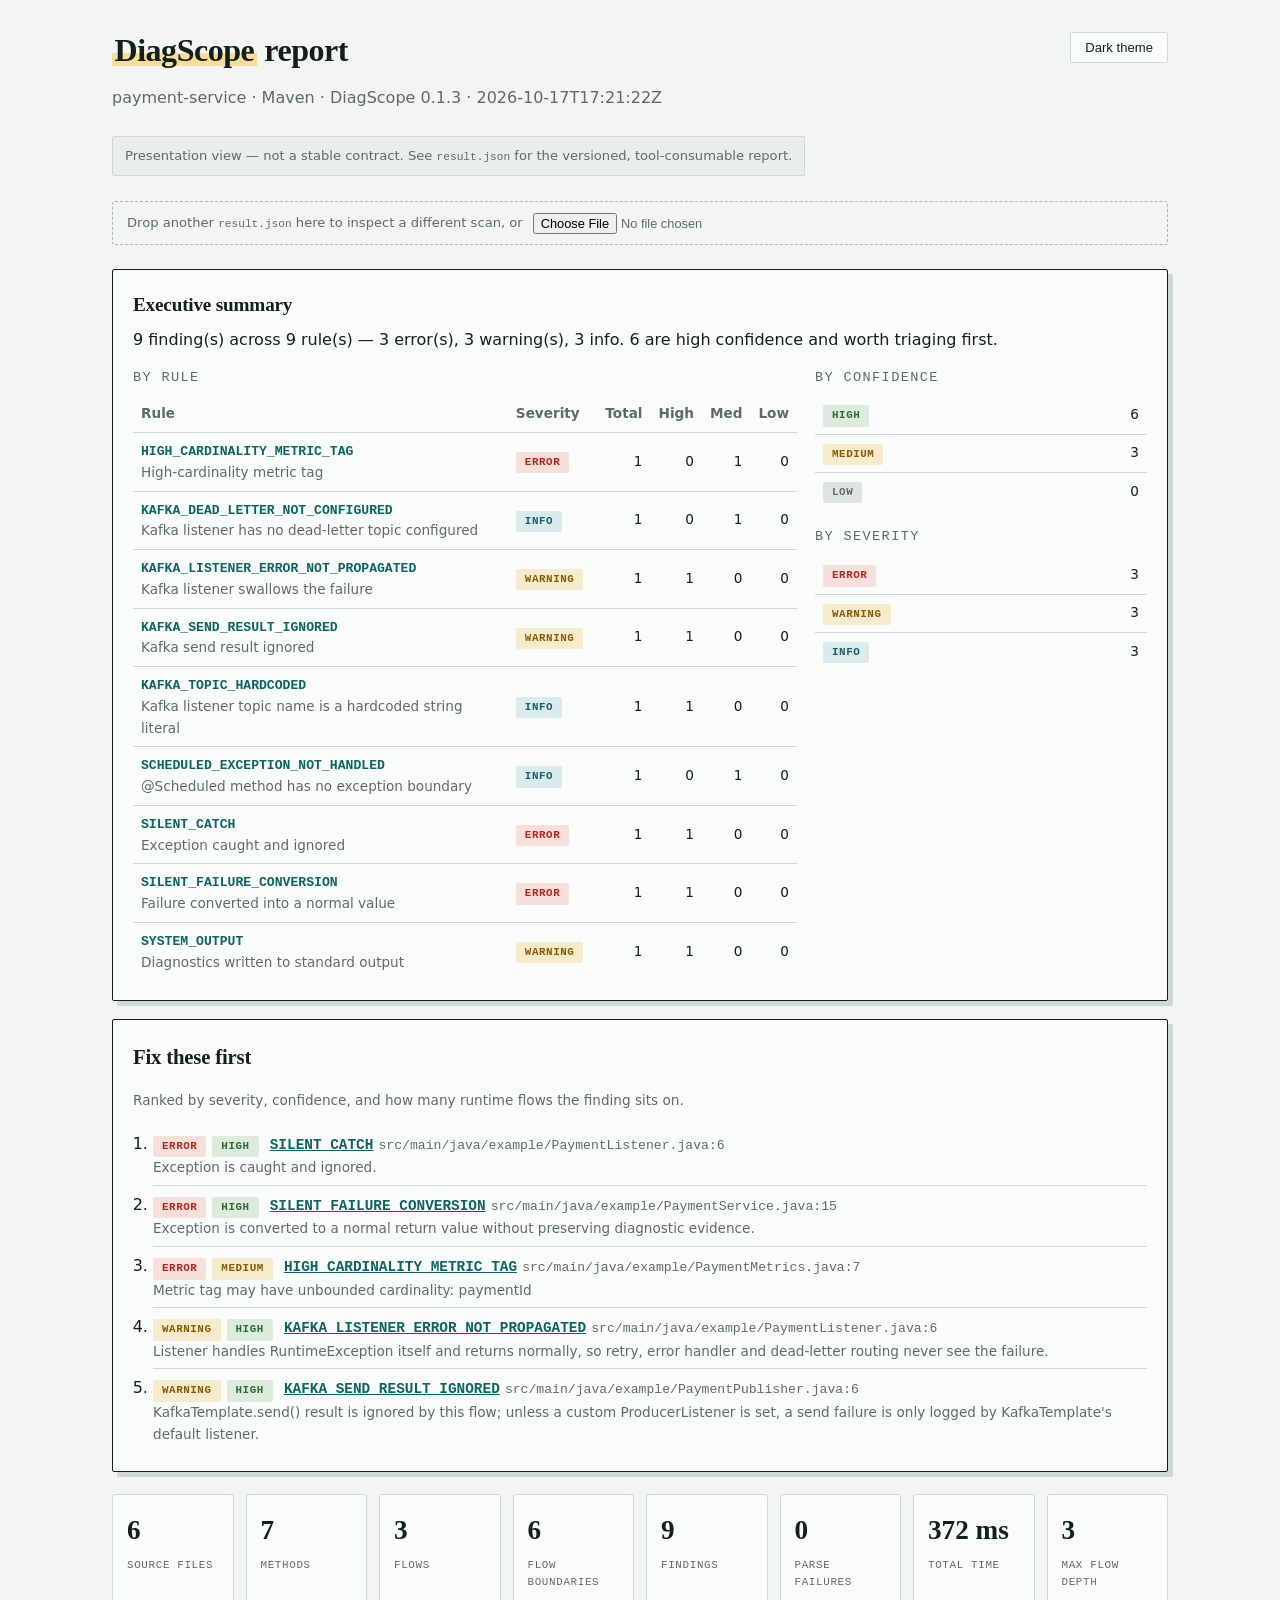
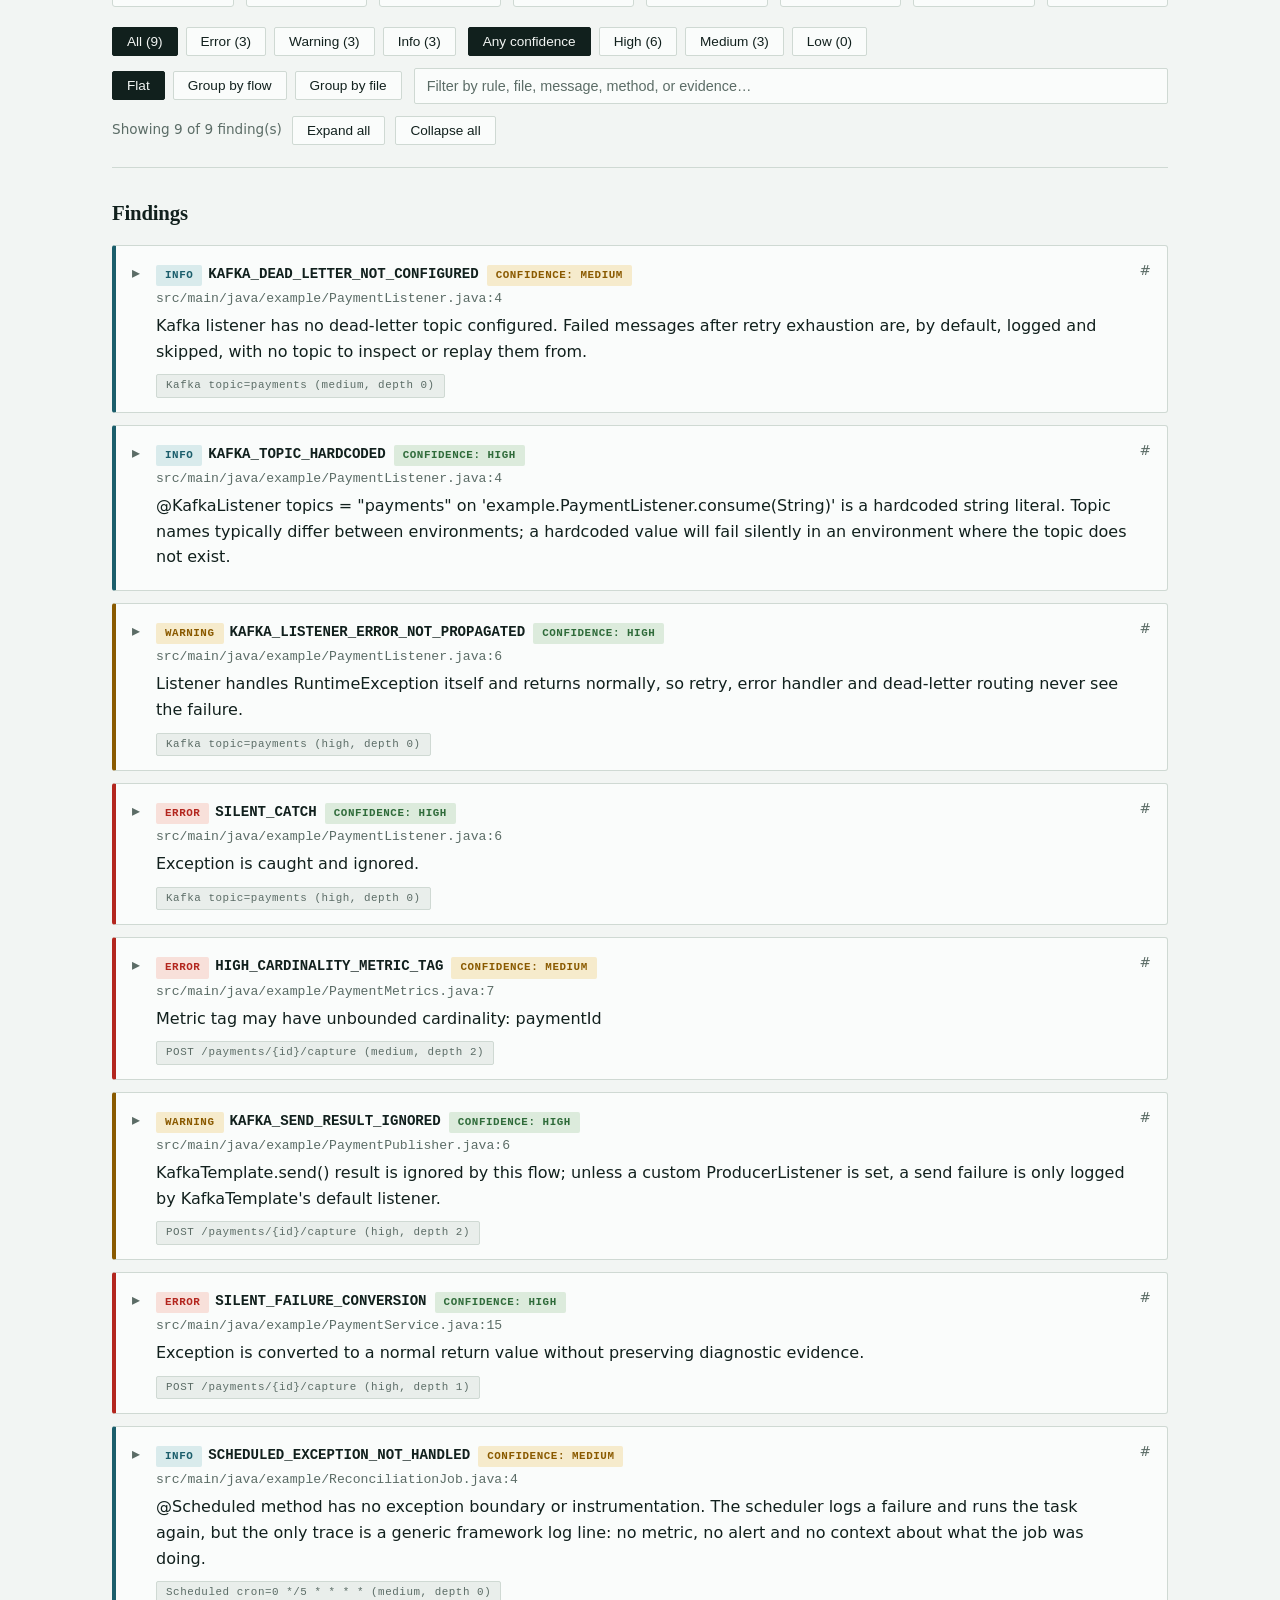
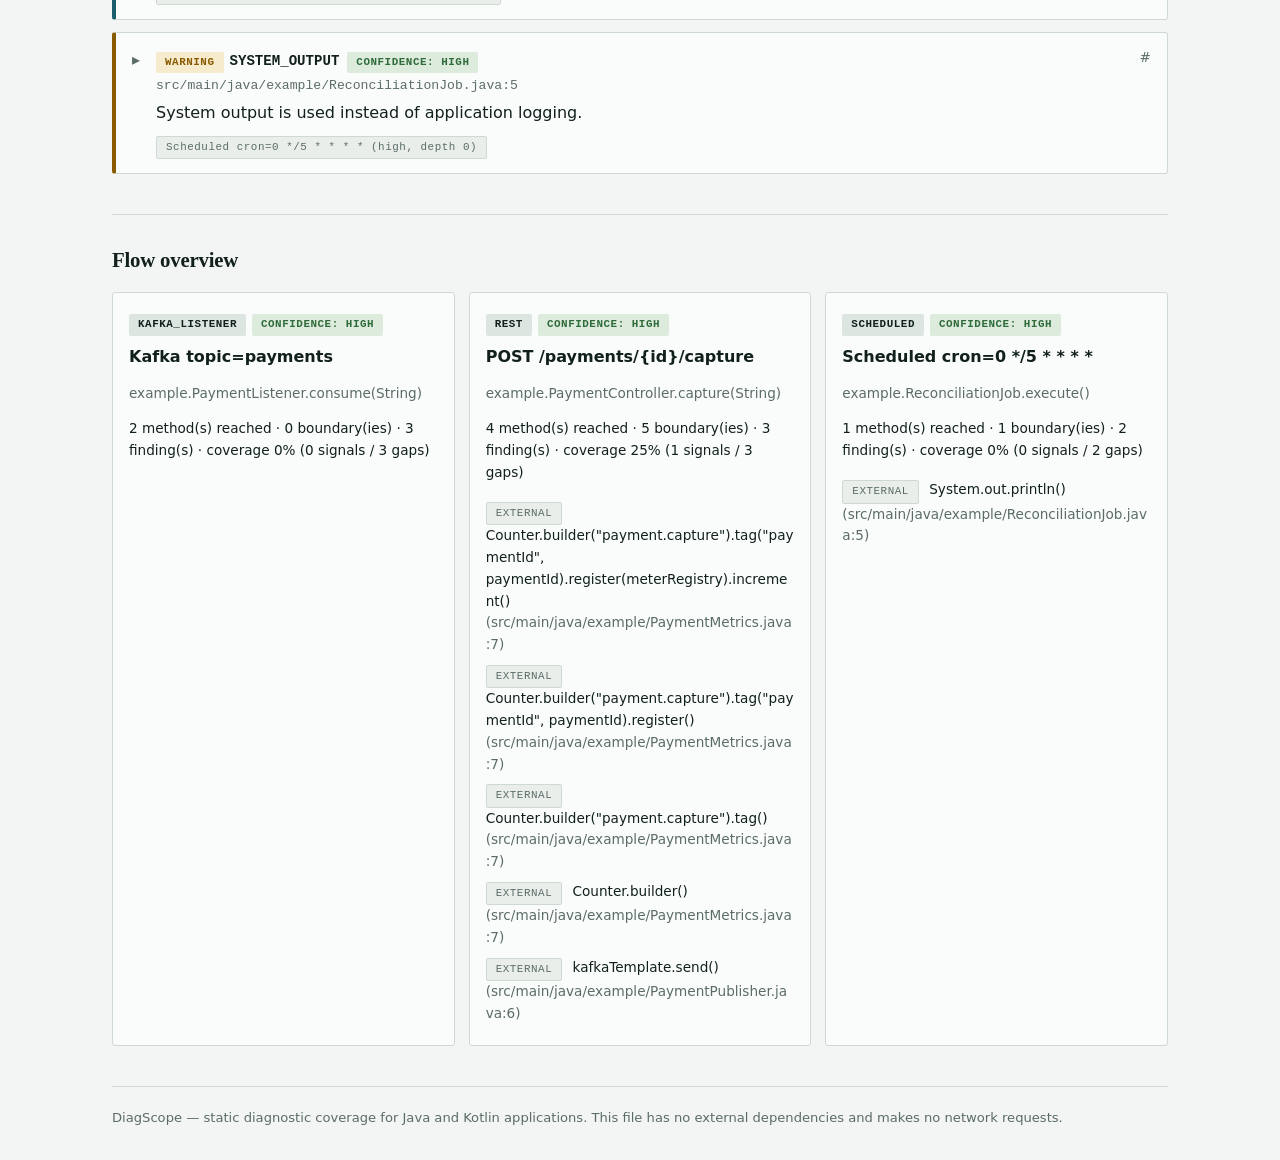
==== commit 6c0acc30: "site: new cool mineral palette; regenerate the example report and its preview Co-Authored-By: Claude" ====
--- a/example-report.html
+++ b/example-report.html
@@ -17,52 +17,52 @@
  * localStorage). No web fonts: the file must stay self-contained and make no network requests.
  */
 :root {
-  --bg: #f5efe2;
-  --surface: #fbf7ec;
-  --surface-2: #efe7d4;
-  --surface-3: #e6dcc6;
-  --line: #d8ccb3;
-  --line-strong: #b9a885;
-  --paper: #241d16;
-  --mute: #6e6150;
-  --brand: #264b73;
+  --bg: #f2f5f3;
+  --surface: #fafcfb;
+  --surface-2: #e9eeeb;
+  --surface-3: #dde5e0;
+  --line: #cfd9d3;
+  --line-strong: #a9b8b0;
+  --paper: #11201d;
+  --mute: #5b6c66;
+  --brand: #0b6460;
   --error: #b3261e;
   --warning: #8a5a00;
-  --info: #2f5d7c;
-  --ok: #566b2d;
-  --error-tint: #f5ddd6;
-  --warning-tint: #f3e5c2;
-  --info-tint: #dde8ee;
-  --ok-tint: #e4e7cc;
-  --hi: rgba(240, 200, 70, .55);
-  --stamp: #d8ccb3;
+  --info: #1b5e6b;
+  --ok: #2f6b3a;
+  --error-tint: #f8e0da;
+  --warning-tint: #f6ebcc;
+  --info-tint: #d9ebec;
+  --ok-tint: #dcebdc;
+  --hi: rgba(255, 196, 61, .5);
+  --stamp: #cfd9d3;
   --shadow: none;
-  --focus: 0 0 0 3px rgba(38, 75, 115, .3);
+  --focus: 0 0 0 3px rgba(11, 100, 96, .3);
   --serif: Charter, "Iowan Old Style", "Palatino Linotype", Palatino, "Book Antiqua", Georgia, serif;
   --mono: ui-monospace, "SF Mono", SFMono-Regular, Menlo, Consolas, "Liberation Mono", monospace;
 }
 html[data-theme="dark"] {
-  --bg: #1c1712;
-  --surface: #221b15;
-  --surface-2: #2a221a;
-  --surface-3: #342a20;
-  --line: #3b3126;
-  --line-strong: #54463a;
-  --paper: #efe6d3;
-  --mute: #a29478;
-  --brand: #8fb0d6;
-  --error: #ef8a72;
-  --warning: #e2b25a;
-  --info: #8fb4d8;
-  --ok: #b4c37e;
-  --error-tint: rgba(239, 138, 114, .15);
-  --warning-tint: rgba(226, 178, 90, .15);
-  --info-tint: rgba(143, 180, 216, .15);
-  --ok-tint: rgba(180, 195, 126, .15);
-  --hi: rgba(226, 106, 82, .3);
-  --stamp: #0f0b08;
+  --bg: #0e1513;
+  --surface: #121a17;
+  --surface-2: #17211e;
+  --surface-3: #1d2925;
+  --line: #25332e;
+  --line-strong: #3a4d46;
+  --paper: #e6efeb;
+  --mute: #8ba099;
+  --brand: #5fd0c5;
+  --error: #ff8a6e;
+  --warning: #e8b95a;
+  --info: #6fc3d4;
+  --ok: #8fd19a;
+  --error-tint: rgba(255, 138, 110, .15);
+  --warning-tint: rgba(232, 185, 90, .15);
+  --info-tint: rgba(111, 195, 212, .15);
+  --ok-tint: rgba(143, 209, 154, .15);
+  --hi: rgba(255, 122, 82, .25);
+  --stamp: #060a09;
   --shadow: none;
-  --focus: 0 0 0 3px rgba(143, 176, 214, .35);
+  --focus: 0 0 0 3px rgba(95, 208, 197, .35);
 }
 * { box-sizing: border-box; }
 body {
@@ -308,7 +308,7 @@
 
 <footer class="foot">DiagScope — static diagnostic coverage for Java and Kotlin applications. This file has no external dependencies and makes no network requests.</footer>
 
-<script id="diagscope-data" type="application/json">{"schemaVersion":"1.7-alpha.1","tool":{"name":"DiagScope","version":"0.1.1"},"project":{"name":"payment-service","root":"/home/dev/payment-service","buildSystem":"MAVEN","buildSystemName":"Maven","modules":["."]},"configuration":{"maxFlowDepth":3,"parallelism":4,"enabledEntrypointTypes":["KAFKA_LISTENER","REACTIVE_MESSAGE","REST","SCHEDULED"],"explicitClasspath":[],"additionalSourceRoots":[],"projectPolicy":{"ignoredPaths":[],"disabledRules":[],"severityOverrides":{},"sensitiveFields":[],"customLoggerTypes":[],"customEntrypointAnnotations":{}},"scanScope":{"configurationFile":"","baselineFile":"","baselineSuppressedFindings":0,"baselineRemovedFindings":0,"baselineFingerprintMigrations":0,"changedSince":"","changeScopeExcludedFindings":0,"waivedFindings":0,"expiredWaivers":0,"unusedWaivers":0}},"ruleVersions":{"AOP_ADVICE_NOT_APPLIED":"1.0.0","AOP_SELF_INVOCATION":"1.0.0","AOP_UNMANAGED_ADVICE_TARGET":"1.0.0","APPLICATION_CONTEXT_LOCATOR":"1.0.0","ASYNC_DEFAULT_EXECUTOR":"1.1.0","ASYNC_ON_PRIVATE_METHOD":"1.0.0","ASYNC_RESULT_UNOBSERVED":"1.0.0","ASYNC_VOID_RETURN":"1.0.1","AUTOWIRED_REQUIRED_FALSE_UNSAFE":"1.0.0","BCRYPT_CREATED_PER_CALL":"1.0.0","BLOCKING_CALL_IN_COROUTINE":"2.0.0","BLOCKING_CALL_IN_REACTIVE_CONTEXT":"1.1.0","BLOCKING_CALL_ON_COMMON_POOL":"1.0.0","BULKHEAD_WITHOUT_FALLBACK":"1.1.0","BULK_OPERATION_IN_LOOP":"1.0.1","CACHEABLE_ON_PRIVATE_METHOD":"1.0.0","CACHEABLE_ON_VOID_METHOD":"1.0.0","CACHE_EVICT_MISSING":"1.1.0","CACHE_EVICT_WITHOUT_ALL_ENTRIES_ON_VOID":"1.0.0","CACHE_NAME_MISMATCH":"1.0.0","CANCELLATION_EXCEPTION_SWALLOWED":"1.0.1","CHECK_THEN_ACT_ON_MAP":"1.0.1","CIRCUIT_BREAKER_WITHOUT_FALLBACK":"1.1.0","CLOCK_DEPENDENCY_NOT_INJECTED":"1.0.0","COMPLETABLEFUTURE_EXCEPTION_NOT_HANDLED":"1.0.0","COMPLETABLE_FUTURE_IN_REACTIVE_CONTEXT":"1.0.0","CONFIGURATION_PROPERTIES_NOT_VALIDATED":"1.0.0","COROUTINE_EXCEPTION_NOT_HANDLED":"1.1.0","CORS_WILDCARD_ORIGIN":"2.0.0","COUNT_DOWN_LATCH_NOT_IN_FINALLY":"1.0.0","DB_RESOURCE_CLOSE_NOT_GUARDED":"1.0.0","DELETE_ALL_WITHOUT_ID":"1.0.0","DRIVER_MANAGER_DATASOURCE_USED":"1.0.0","DUPLICATE_DIAGNOSTIC_SIGNAL":"1.0.0","DYNAMIC_METRIC_NAME":"1.0.0","EAGER_COLLECTION_FETCH":"1.0.0","ENTITY_EXPOSED_IN_REST_RESPONSE":"1.1.0","ENTITY_MANAGER_CLEAR_IN_TRANSACTION":"1.0.1","ENTITY_MANAGER_FIND_DEREFERENCE":"1.0.0","EVENT_LISTENER_ON_PRIVATE_METHOD":"2.0.0","EXCEPTION_CONSTRUCTOR_WITHOUT_MESSAGE":"1.0.0","EXCEPTION_SUPPRESSED_IN_FINALLY":"1.0.0","EXCESSIVE_METHOD_PARAMETERS":"1.0.0","EXECUTOR_NOT_SHUTDOWN":"1.0.0","FALLBACK_HIDES_FAILURE":"1.0.1","FEIGN_CLIENT_NO_FALLBACK":"1.1.0","FIELD_INJECTION_USED":"1.0.1","FLOW_EXCEPTION_NOT_CAUGHT":"1.1.0","FUTURE_GET_WITHOUT_TIMEOUT":"1.0.0","GENERIC_EXCEPTION_MESSAGE":"1.0.0","GOD_CLASS_DETECTED":"1.0.0","HIGH_CARDINALITY_METRIC_TAG":"1.1.0","HIGH_METHOD_COMPLEXITY":"2.0.0","HTTP_CLIENT_CREATED_PER_REQUEST":"1.0.0","HTTP_CLIENT_ERROR_DISCARDED":"1.0.0","HTTP_CLIENT_NO_ERROR_HANDLER":"1.0.0","HTTP_TIMEOUT_NOT_SET":"1.0.0","INTERRUPTED_EXCEPTION_SWALLOWED":"1.0.0","JDBC_RESOURCE_NOT_CLOSED":"1.0.0","JDBC_TEMPLATE_CONNECTION_ESCAPE":"1.1.0","JPA_BATCH_LOOP_WITHOUT_FLUSH_CLEAR":"1.0.1","JPA_ENTITY_MANAGER_NOT_CLOSED":"1.0.0","KAFKA_ACK_NOT_INVOKED":"1.1.0","KAFKA_CONSUMER_GROUP_HARDCODED":"1.0.1","KAFKA_DEAD_LETTER_NOT_CONFIGURED":"1.1.0","KAFKA_LISTENER_ERROR_NOT_PROPAGATED":"1.0.0","KAFKA_LISTENER_MANUAL_ACK_WRONG_MODE":"1.0.1","KAFKA_RETRY_WITHOUT_BACKOFF":"1.0.0","KAFKA_SEND_RESULT_IGNORED":"1.2.0","KAFKA_TOPIC_HARDCODED":"1.0.0","LAZY_BEAN_CIRCULAR_INDICATOR":"1.0.0","LOCK_NOT_RELEASED":"1.0.0","LOG_MESSAGE_STRING_CONCAT":"1.0.0","LOG_WITHOUT_THROWABLE":"1.0.0","MAP_GET_DEREFERENCED_WITHOUT_CHECK":"1.0.1","MASS_ASSIGNMENT_RISK":"1.1.0","MDC_CONTEXT_LOST":"1.0.0","METRIC_CREATED_IN_LOOP":"1.0.1","MISSING_BULKHEAD_ON_HTTP_CLIENT":"1.0.1","MISSING_PAGINATION":"1.1.1","MISSING_REQUEST_BODY_VALIDATION":"2.0.0","MISSING_RESPONSE_STATUS":"1.0.1","MISSING_TRANSACTION_ANNOTATION":"1.1.0","MULTIPLE_SCHEDULED_NO_THREAD_POOL":"1.0.0","MUTINY_FAILURE_RECOVERED_SILENTLY":"1.1.0","MUTINY_SUBSCRIPTION_FAILURE_UNOBSERVED":"1.0.1","NATIVE_QUERY_STRING_CONCAT":"1.0.0","N_PLUS_ONE_QUERY_RISK":"1.0.0","OBJECT_INPUT_STREAM_RISK":"1.0.0","OBJECT_MAPPER_CREATED_PER_REQUEST":"1.0.1","OPEN_REDIRECT_RISK":"1.0.0","OPTIONAL_GET_WITHOUT_CHECK":"1.0.0","OPTIONAL_OR_ELSE_NULL":"1.1.0","OUTBOX_PATTERN_MISSING":"1.0.0","PATH_TRAVERSAL_RISK":"1.0.0","PRINT_STACK_TRACE":"1.0.0","PROPAGATION_SUPPORTS_WRITE_RISK":"1.0.0","RANDOM_PER_CALL":"1.0.0","RATE_LIMITER_WITHOUT_FALLBACK":"1.0.1","REACTIVE_MESSAGE_ERROR_NOT_PROPAGATED":"1.0.0","REACTIVE_RESULT_DISCARDED":"1.0.0","READONLY_TRANSACTION_WRITE":"1.0.0","REFLECTIVE_ACCESS_IN_PRODUCTION":"1.0.1","REGEX_COMPILED_IN_LOOP":"1.0.1","REQUIRES_NEW_IN_LOOP":"1.0.0","RETRY_ON_ALL_EXCEPTIONS":"1.0.1","RETRY_WITHOUT_DIAGNOSTICS":"1.0.0","RUNBLOCKING_IN_SUSPEND":"1.0.0","SCHEDULED_EXCEPTION_NOT_HANDLED":"2.0.0","SCHEDULED_FIXED_RATE_TOO_AGGRESSIVE":"1.0.0","SCHEDULED_NON_VOID_RETURN":"1.1.0","SCHEDULED_NO_INITIAL_DELAY":"1.1.0","SCHEDULED_TASK_SWALLOWS_FAILURE":"1.0.0","SECRET_IN_STRING_LITERAL":"1.0.0","SEMAPHORE_RELEASE_NOT_IN_FINALLY":"1.0.0","SENSITIVE_HEADER_LOGGED":"1.0.0","SENSITIVE_PAYLOAD_LOGGED":"1.0.0","SEQUENTIAL_FUTURE_JOIN_IN_LOOP":"2.0.0","SILENT_CATCH":"1.0.0","SILENT_FAILURE_CONVERSION":"1.0.1","SIMPLE_DATE_FORMAT_PER_CALL":"1.0.0","SPAN_NOT_CLOSED":"1.0.0","STREAM_IO_NOT_CLOSED":"1.1.0","STRING_FORMAT_IN_LOOP":"1.0.0","SYSTEM_ENV_IN_BEAN":"1.0.0","SYSTEM_OUTPUT":"1.0.1","TEST_BROAD_EXPECTED_EXCEPTION":"1.0.0","TEST_DISABLED_WITHOUT_REASON":"1.0.0","TEST_SWALLOWS_EXCEPTION":"1.0.0","TEST_THREAD_SLEEP":"1.0.0","TEST_WITHOUT_ASSERTION":"1.0.0","THREAD_LOCAL_NOT_REMOVED":"1.1.0","THREAD_SLEEP_IN_FLOW":"1.0.0","TIMED_ON_PRIVATE_METHOD":"1.0.0","TIMER_STARTED_NOT_STOPPED":"1.0.0","TIMER_TASK_EXCEPTION_KILLS_TIMER":"1.0.1","TRANSACTIONAL_ASYNC_COMBINATION":"1.1.0","TRANSACTIONAL_EVENT_LISTENER_MISSING_PHASE":"2.0.0","TRANSACTIONAL_NO_ROLLBACK_FOR_EXCEPTION":"1.0.0","TRANSACTIONAL_ON_FINAL_METHOD":"1.0.0","TRANSACTIONAL_ON_INTERFACE":"2.0.0","TRANSACTIONAL_ON_REST_CONTROLLER":"2.1.0","TRANSACTIONAL_READONLY_MISSING":"1.0.1","TRANSACTION_ISOLATION_DANGEROUS":"1.1.0","TRANSACTION_WITH_HTTP_CALL":"1.0.0","TX_PROPAGATION_MISMATCH":"1.0.0","TX_ROLLBACK_SUPPRESSED":"1.1.0","UNBOUNDED_THREAD_POOL":"1.0.0","UNGUARDED_THREAD_CREATION":"1.0.1","VALUE_WITHOUT_DEFAULT":"1.1.0","VERTX_EXECUTE_BLOCKING_FAILURE_IGNORED":"1.0.0","VIRTUAL_THREAD_WITH_SYNCHRONIZED":"2.0.0","VIRTUAL_THREAD_WITH_THREAD_LOCAL":"1.0.0","XML_EXTERNAL_ENTITY_RISK":"1.0.0"},"analysisCapabilities":{"languages":{"java":"SUPPORTED","kotlin":"NOT_APPLICABLE"},"frameworks":{"spring":"SUPPORTED"},"features":{"restEntrypoints":"SUPPORTED","kafkaListeners":"SUPPORTED","reactiveMessages":"SUPPORTED","scheduledJobs":"SUPPORTED","springTransactions":"SUPPORTED","springAop":"PARTIAL","javaDependencyResolution":"NOT_CONFIGURED","kotlinDependencyResolution":"NOT_APPLICABLE"}},"statistics":{"sourceFiles":6,"parsedMethods":7,"entrypoints":3,"flows":3,"findings":9,"parseFailures":0,"identityConflicts":0,"droppedMethods":0,"projectAnalysisNanos":255716678,"flowConstructionNanos":6233170,"ruleExecutionNanos":47090931,"totalNanos":309041965},"summary":{"totalFindings":9,"bySeverity":{"ERROR":3,"WARNING":3,"INFO":3},"byConfidence":{"HIGH":6,"MEDIUM":3,"LOW":0},"byRule":[{"ruleId":"HIGH_CARDINALITY_METRIC_TAG","title":"High-cardinality metric tag","count":1,"highestSeverity":"ERROR","byConfidence":{"HIGH":0,"MEDIUM":1,"LOW":0}},{"ruleId":"KAFKA_DEAD_LETTER_NOT_CONFIGURED","title":"Kafka listener has no dead-letter topic configured","count":1,"highestSeverity":"INFO","byConfidence":{"HIGH":0,"MEDIUM":1,"LOW":0}},{"ruleId":"KAFKA_LISTENER_ERROR_NOT_PROPAGATED","title":"Kafka listener swallows the failure","count":1,"highestSeverity":"WARNING","byConfidence":{"HIGH":1,"MEDIUM":0,"LOW":0}},{"ruleId":"KAFKA_SEND_RESULT_IGNORED","title":"Kafka send result ignored","count":1,"highestSeverity":"WARNING","byConfidence":{"HIGH":1,"MEDIUM":0,"LOW":0}},{"ruleId":"KAFKA_TOPIC_HARDCODED","title":"Kafka listener topic name is a hardcoded string literal","count":1,"highestSeverity":"INFO","byConfidence":{"HIGH":1,"MEDIUM":0,"LOW":0}},{"ruleId":"SCHEDULED_EXCEPTION_NOT_HANDLED","title":"@Scheduled method has no exception boundary","count":1,"highestSeverity":"INFO","byConfidence":{"HIGH":0,"MEDIUM":1,"LOW":0}},{"ruleId":"SILENT_CATCH","title":"Exception caught and ignored","count":1,"highestSeverity":"ERROR","byConfidence":{"HIGH":1,"MEDIUM":0,"LOW":0}},{"ruleId":"SILENT_FAILURE_CONVERSION","title":"Failure converted into a normal value","count":1,"highestSeverity":"ERROR","byConfidence":{"HIGH":1,"MEDIUM":0,"LOW":0}},{"ruleId":"SYSTEM_OUTPUT","title":"Diagnostics written to standard output","count":1,"highestSeverity":"WARNING","byConfidence":{"HIGH":1,"MEDIUM":0,"LOW":0}}]},"groups":{"byFlow":[{"flowId":"KAFKA_LISTENER:example.PaymentListener.consume(String)","name":"Kafka topic=payments","type":"KAFKA_LISTENER","diagnosticCoverage":{"score":0,"instrumentationSignals":0,"evidenceDestroyingFindings":3,"loggingSignals":0,"metricSignals":0,"annotationSignals":0},"findingCount":3,"findings":["sha256:1af8214a79d36b210ba8b7ebcbdba79495bae367a5b6e4b8c3d0e9aafb089dee","sha256:2b0cc76372c5ffa66401c169fd80e1077e5be1ee780813545cba4a4bcbcabf46","sha256:ca8b525fe9ba3b47affcae8fbb54f3da6cf5ae169a5ab8ed78bbc475ad4eb621"]},{"flowId":"REST:example.PaymentController.capture(String)","name":"POST /payments/{id}/capture","type":"REST","diagnosticCoverage":{"score":25,"instrumentationSignals":1,"evidenceDestroyingFindings":3,"loggingSignals":0,"metricSignals":1,"annotationSignals":0},"findingCount":3,"findings":["sha256:3aec2e88d4983d5e2ca884e3bf3d3bf7d9bf492e1bc5400f2b910c48cc140885","sha256:487357adfb529ca342bf1d4eaa73b1e83f447e89c6e17e29bfcf6a43e4796187","sha256:bdf70fe3787c60619c05b2579edea1c40deda0aaad7471bf6f8772ba4721c35b"]},{"flowId":"SCHEDULED:example.ReconciliationJob.execute()","name":"Scheduled cron=0 */5 * * * *","type":"SCHEDULED","diagnosticCoverage":{"score":0,"instrumentationSignals":0,"evidenceDestroyingFindings":2,"loggingSignals":0,"metricSignals":0,"annotationSignals":0},"findingCount":2,"findings":["sha256:145a90869697ad5139e4d33a15d3860a411cadd19a336f703b17398a00abb981","sha256:693f99bbb716939c6aeb941e64c2c34edffe39e42ed9cc19644143a3bf94a04c"]}],"byFile":[{"file":"src/main/java/example/PaymentListener.java","findingCount":4,"findings":["sha256:1af8214a79d36b210ba8b7ebcbdba79495bae367a5b6e4b8c3d0e9aafb089dee","sha256:2b0cc76372c5ffa66401c169fd80e1077e5be1ee780813545cba4a4bcbcabf46","sha256:64f99fe2018fcf81d71f7d1ce494dbc7bebe9d8b99f280cf4410c5fb2509d6ee","sha256:ca8b525fe9ba3b47affcae8fbb54f3da6cf5ae169a5ab8ed78bbc475ad4eb621"]},{"file":"src/main/java/example/PaymentMetrics.java","findingCount":1,"findings":["sha256:3aec2e88d4983d5e2ca884e3bf3d3bf7d9bf492e1bc5400f2b910c48cc140885"]},{"file":"src/main/java/example/PaymentPublisher.java","findingCount":1,"findings":["sha256:487357adfb529ca342bf1d4eaa73b1e83f447e89c6e17e29bfcf6a43e4796187"]},{"file":"src/main/java/example/PaymentService.java","findingCount":1,"findings":["sha256:bdf70fe3787c60619c05b2579edea1c40deda0aaad7471bf6f8772ba4721c35b"]},{"file":"src/main/java/example/ReconciliationJob.java","findingCount":2,"findings":["sha256:145a90869697ad5139e4d33a15d3860a411cadd19a336f703b17398a00abb981","sha256:693f99bbb716939c6aeb941e64c2c34edffe39e42ed9cc19644143a3bf94a04c"]}]},"parseFailures":[],"identityConflicts":[],"aspects":[],"flows":[{"id":"KAFKA_LISTENER:example.PaymentListener.consume(String)","type":"KAFKA_LISTENER","name":"Kafka topic=payments","method":"example.PaymentListener.consume(String)","module":"","location":{"file":"src/main/java/example/PaymentListener.java","startLine":4,"endLine":7},"confidence":"HIGH","diagnosticCoverage":{"score":0,"instrumentationSignals":0,"evidenceDestroyingFindings":3,"loggingSignals":0,"metricSignals":0,"annotationSignals":0},"methods":[{"method":"example.PaymentListener.consume(String)","location":{"file":"src/main/java/example/PaymentListener.java","startLine":4,"endLine":7},"depth":0,"confidence":"HIGH","path":["example.PaymentListener.consume(String)"]},{"method":"example.PaymentListener.process(String)","location":{"file":"src/main/java/example/PaymentListener.java","startLine":8,"endLine":8},"depth":1,"confidence":"HIGH","path":["example.PaymentListener.consume(String)","example.PaymentListener.process(String)"]}],"edges":[{"caller":"example.PaymentListener.consume(String)","callee":"example.PaymentListener.process(String)","call":"process()","location":{"file":"src/main/java/example/PaymentListener.java","startLine":6,"endLine":6},"depth":0,"confidence":"HIGH","resolutionReason":"SAME_CLASS"}],"boundaryCount":0,"boundaries":[]},{"id":"REST:example.PaymentController.capture(String)","type":"REST","name":"POST /payments/{id}/capture","method":"example.PaymentController.capture(String)","module":"","location":{"file":"src/main/java/example/PaymentController.java","startLine":8,"endLine":9},"confidence":"HIGH","diagnosticCoverage":{"score":25,"instrumentationSignals":1,"evidenceDestroyingFindings":3,"loggingSignals":0,"metricSignals":1,"annotationSignals":0},"methods":[{"method":"example.PaymentController.capture(String)","location":{"file":"src/main/java/example/PaymentController.java","startLine":8,"endLine":9},"depth":0,"confidence":"HIGH","path":["example.PaymentController.capture(String)"]},{"method":"example.PaymentService.capture(String)","location":{"file":"src/main/java/example/PaymentService.java","startLine":10,"endLine":18},"depth":1,"confidence":"HIGH","path":["example.PaymentController.capture(String)","example.PaymentService.capture(String)"]},{"method":"example.PaymentMetrics.record(String)","location":{"file":"src/main/java/example/PaymentMetrics.java","startLine":6,"endLine":8},"depth":2,"confidence":"HIGH","path":["example.PaymentController.capture(String)","example.PaymentService.capture(String)","example.PaymentMetrics.record(String)"]},{"method":"example.PaymentPublisher.publish(String)","location":{"file":"src/main/java/example/PaymentPublisher.java","startLine":6,"endLine":6},"depth":2,"confidence":"HIGH","path":["example.PaymentController.capture(String)","example.PaymentService.capture(String)","example.PaymentPublisher.publish(String)"]}],"edges":[{"caller":"example.PaymentController.capture(String)","callee":"example.PaymentService.capture(String)","call":"paymentService.capture()","location":{"file":"src/main/java/example/PaymentController.java","startLine":9,"endLine":9},"depth":0,"confidence":"HIGH","resolutionReason":"DECLARED_RECEIVER"},{"caller":"example.PaymentService.capture(String)","callee":"example.PaymentMetrics.record(String)","call":"paymentMetrics.record()","location":{"file":"src/main/java/example/PaymentService.java","startLine":12,"endLine":12},"depth":1,"confidence":"HIGH","resolutionReason":"DECLARED_RECEIVER"},{"caller":"example.PaymentService.capture(String)","callee":"example.PaymentPublisher.publish(String)","call":"paymentPublisher.publish()","location":{"file":"src/main/java/example/PaymentService.java","startLine":13,"endLine":13},"depth":1,"confidence":"HIGH","resolutionReason":"DECLARED_RECEIVER"},{"caller":"example.PaymentMetrics.record(String)","callee":null,"call":"Counter.builder(\"payment.capture\").tag(\"paymentId\", paymentId).register(meterRegistry).increment()","location":{"file":"src/main/java/example/PaymentMetrics.java","startLine":7,"endLine":7},"depth":2,"confidence":"HIGH","resolutionReason":"EXTERNAL"},{"caller":"example.PaymentMetrics.record(String)","callee":null,"call":"Counter.builder(\"payment.capture\").tag(\"paymentId\", paymentId).register()","location":{"file":"src/main/java/example/PaymentMetrics.java","startLine":7,"endLine":7},"depth":2,"confidence":"HIGH","resolutionReason":"EXTERNAL"},{"caller":"example.PaymentMetrics.record(String)","callee":null,"call":"Counter.builder(\"payment.capture\").tag()","location":{"file":"src/main/java/example/PaymentMetrics.java","startLine":7,"endLine":7},"depth":2,"confidence":"HIGH","resolutionReason":"EXTERNAL"},{"caller":"example.PaymentMetrics.record(String)","callee":null,"call":"Counter.builder()","location":{"file":"src/main/java/example/PaymentMetrics.java","startLine":7,"endLine":7},"depth":2,"confidence":"HIGH","resolutionReason":"EXTERNAL"},{"caller":"example.PaymentPublisher.publish(String)","callee":null,"call":"kafkaTemplate.send()","location":{"file":"src/main/java/example/PaymentPublisher.java","startLine":6,"endLine":6},"depth":2,"confidence":"HIGH","resolutionReason":"EXTERNAL"}],"boundaryCount":5,"boundaries":[{"caller":"example.PaymentMetrics.record(String)","callee":null,"call":"Counter.builder(\"payment.capture\").tag(\"paymentId\", paymentId).register(meterRegistry).increment()","location":{"file":"src/main/java/example/PaymentMetrics.java","startLine":7,"endLine":7},"depth":2,"confidence":"HIGH","resolutionReason":"EXTERNAL"},{"caller":"example.PaymentMetrics.record(String)","callee":null,"call":"Counter.builder(\"payment.capture\").tag(\"paymentId\", paymentId).register()","location":{"file":"src/main/java/example/PaymentMetrics.java","startLine":7,"endLine":7},"depth":2,"confidence":"HIGH","resolutionReason":"EXTERNAL"},{"caller":"example.PaymentMetrics.record(String)","callee":null,"call":"Counter.builder(\"payment.capture\").tag()","location":{"file":"src/main/java/example/PaymentMetrics.java","startLine":7,"endLine":7},"depth":2,"confidence":"HIGH","resolutionReason":"EXTERNAL"},{"caller":"example.PaymentMetrics.record(String)","callee":null,"call":"Counter.builder()","location":{"file":"src/main/java/example/PaymentMetrics.java","startLine":7,"endLine":7},"depth":2,"confidence":"HIGH","resolutionReason":"EXTERNAL"},{"caller":"example.PaymentPublisher.publish(String)","callee":null,"call":"kafkaTemplate.send()","location":{"file":"src/main/java/example/PaymentPublisher.java","startLine":6,"endLine":6},"depth":2,"confidence":"HIGH","resolutionReason":"EXTERNAL"}]},{"id":"SCHEDULED:example.ReconciliationJob.execute()","type":"SCHEDULED","name":"Scheduled cron=0 */5 * * * *","method":"example.ReconciliationJob.execute()","module":"","location":{"file":"src/main/java/example/ReconciliationJob.java","startLine":4,"endLine":5},"confidence":"HIGH","diagnosticCoverage":{"score":0,"instrumentationSignals":0,"evidenceDestroyingFindings":2,"loggingSignals":0,"metricSignals":0,"annotationSignals":0},"methods":[{"method":"example.ReconciliationJob.execute()","location":{"file":"src/main/java/example/ReconciliationJob.java","startLine":4,"endLine":5},"depth":0,"confidence":"HIGH","path":["example.ReconciliationJob.execute()"]}],"edges":[{"caller":"example.ReconciliationJob.execute()","callee":null,"call":"System.out.println()","location":{"file":"src/main/java/example/ReconciliationJob.java","startLine":5,"endLine":5},"depth":0,"confidence":"HIGH","resolutionReason":"EXTERNAL"}],"boundaryCount":1,"boundaries":[{"caller":"example.ReconciliationJob.execute()","callee":null,"call":"System.out.println()","location":{"file":"src/main/java/example/ReconciliationJob.java","startLine":5,"endLine":5},"depth":0,"confidence":"HIGH","resolutionReason":"EXTERNAL"}]}],"findings":[{"fingerprint":"sha256:2b0cc76372c5ffa66401c169fd80e1077e5be1ee780813545cba4a4bcbcabf46","fingerprintVersion":2,"ruleId":"KAFKA_DEAD_LETTER_NOT_CONFIGURED","severity":"INFO","confidence":"MEDIUM","location":{"file":"src/main/java/example/PaymentListener.java","startLine":4,"endLine":7},"message":"Kafka listener has no dead-letter topic configured. Failed messages after retry exhaustion are, by default, logged and skipped, with no topic to inspect or replay them from.","recommendation":"Configure a DeadLetterPublishingRecoverer in a DefaultErrorHandler bean, or set the errorHandler attribute on @KafkaListener. This ensures failed messages are preserved for inspection and replay.","remediation":{"language":"java","snippet":"@Bean\npublic DefaultErrorHandler errorHandler(KafkaTemplate\u003cString, Object\u003e template) {\n    var recoverer = new DeadLetterPublishingRecoverer(template);\n    var backoff = new ExponentialBackOff(1000L, 2.0);\n    backoff.setMaxElapsedTime(30_000L);\n    return new DefaultErrorHandler(recoverer, backoff);\n}","note":"Register the DefaultErrorHandler as a @Bean so all listeners inherit it without per-listener errorHandler attributes. Adapt names and domain fields, then review the change in context."},"explanation":{"title":"Kafka listener has no dead-letter topic configured","whatItMeans":"A @KafkaListener method has no errorHandler attribute and no DeadLetterPublishingRecoverer visible at its call site.","whyItMatters":"With Spring Kafka's default error handler a record that keeps failing is retried a few times and then logged at ERROR and skipped. It is not silent, but the payload survives only in the log: there is no topic to inspect or replay it from.","howDetected":"The @KafkaListener annotation has no errorHandler attribute, and no invocation in the method body references a dead-letter recoverer by name (DeadLetterPublishingRecoverer, DLT, DLQ)."},"confidenceRationale":"MEDIUM — the evidence is explicit, but part of the reasoning depends on resolution that static analysis cannot fully prove (interface or proxy dispatch, framework wiring, or a pointcut approximation). Confirm the runtime wiring before acting.","relatedFlows":[{"id":"KAFKA_LISTENER:example.PaymentListener.consume(String)","name":"Kafka topic=payments","type":"KAFKA_LISTENER","confidence":"MEDIUM","depth":0,"affectedMethod":"example.PaymentListener.consume(String)","path":["example.PaymentListener.consume(String)"]}],"affectedMethods":["example.PaymentListener.consume(String)"],"evidence":{"errorHandlerSet":"false","method":"example.PaymentListener.consume(String)"},"snippet":{"highlightedStartLine":4,"highlightedEndLine":7,"lines":[{"number":1,"content":"package example;"},{"number":2,"content":""},{"number":3,"content":"public class PaymentListener {"},{"number":4,"content":"    @KafkaListener(topics = \"payments\")"},{"number":5,"content":"    public void consume(String event) {"},{"number":6,"content":"        try { process(event); } catch (RuntimeException ignored) { }"},{"number":7,"content":"    }"},{"number":8,"content":"    private void process(String event) { }"},{"number":9,"content":"}"}]}},{"fingerprint":"sha256:64f99fe2018fcf81d71f7d1ce494dbc7bebe9d8b99f280cf4410c5fb2509d6ee","fingerprintVersion":2,"ruleId":"KAFKA_TOPIC_HARDCODED","severity":"INFO","confidence":"HIGH","location":{"file":"src/main/java/example/PaymentListener.java","startLine":4,"endLine":7},"message":"@KafkaListener topics = \"payments\" on 'example.PaymentListener.consume(String)' is a hardcoded string literal. Topic names typically differ between environments; a hardcoded value will fail silently in an environment where the topic does not exist.","recommendation":"Replace the literal topic name with a property placeholder: @KafkaListener(topics = \"${kafka.topics.payment-events}\"). Define the property in each environment's configuration file (application-dev.yml, application-prod.yml) so the listener automatically subscribes to the correct topic per environment.","explanation":{"title":"Kafka listener topic name is a hardcoded string literal","whatItMeans":"A @KafkaListener topics attribute contains a plain string literal instead of a property placeholder (${kafka.topic.name}). Topic names typically differ between environments.","whyItMatters":"In a deployment to an environment where the hardcoded topic does not exist, the listener silently receives no messages. The failure is discovered only when downstream business metrics are missing — a slow feedback loop that is hard to correlate with the deployment event.","howDetected":"The @KafkaListener annotation has a topics attribute whose value does not contain a ${…} placeholder pattern. Listeners with no topics attribute (e.g. those using topicPattern or @KafkaHandler class-level setup) are not flagged."},"confidenceRationale":"HIGH — the evidence is explicit in the source and the call path from the entrypoint was resolved without ambiguity. Treat it as a real finding.","relatedFlows":[],"affectedMethods":[],"evidence":{"declaringType":"example.PaymentListener","method":"example.PaymentListener.consume(String)","topics":"payments"},"snippet":{"highlightedStartLine":4,"highlightedEndLine":7,"lines":[{"number":1,"content":"package example;"},{"number":2,"content":""},{"number":3,"content":"public class PaymentListener {"},{"number":4,"content":"    @KafkaListener(topics = \"payments\")"},{"number":5,"content":"    public void consume(String event) {"},{"number":6,"content":"        try { process(event); } catch (RuntimeException ignored) { }"},{"number":7,"content":"    }"},{"number":8,"content":"    private void process(String event) { }"},{"number":9,"content":"}"}]}},{"fingerprint":"sha256:ca8b525fe9ba3b47affcae8fbb54f3da6cf5ae169a5ab8ed78bbc475ad4eb621","fingerprintVersion":2,"ruleId":"KAFKA_LISTENER_ERROR_NOT_PROPAGATED","severity":"WARNING","confidence":"HIGH","location":{"file":"src/main/java/example/PaymentListener.java","startLine":6,"endLine":6},"message":"Listener handles RuntimeException itself and returns normally, so retry, error handler and dead-letter routing never see the failure.","recommendation":"Rethrow the failure (or wrap it) so the container error handler, @RetryableTopic or the DLT can act on it.","explanation":{"title":"Kafka listener swallows the failure","whatItMeans":"A listener catches an exception and does not rethrow it.","whyItMatters":"The container never sees the error, so error handlers, retries, and dead-letter routing are all skipped and the record is silently dropped.","howDetected":"A catch block inside a @KafkaListener/@KafkaHandler method that neither rethrows nor records the failure."},"confidenceRationale":"HIGH — the evidence is explicit in the source and the call path from the entrypoint was resolved without ambiguity. Treat it as a real finding.","relatedFlows":[{"id":"KAFKA_LISTENER:example.PaymentListener.consume(String)","name":"Kafka topic=payments","type":"KAFKA_LISTENER","confidence":"HIGH","depth":0,"affectedMethod":"example.PaymentListener.consume(String)","path":["example.PaymentListener.consume(String)"]}],"affectedMethods":["example.PaymentListener.consume(String)"],"evidence":{"entrypoint":"Kafka topic=payments","exceptionType":"RuntimeException","logged":"false","method":"example.PaymentListener.consume(String)"},"snippet":{"highlightedStartLine":6,"highlightedEndLine":6,"lines":[{"number":3,"content":"public class PaymentListener {"},{"number":4,"content":"    @KafkaListener(topics = \"payments\")"},{"number":5,"content":"    public void consume(String event) {"},{"number":6,"content":"        try { process(event); } catch (RuntimeException ignored) { }"},{"number":7,"content":"    }"},{"number":8,"content":"    private void process(String event) { }"},{"number":9,"content":"}"}]}},{"fingerprint":"sha256:1af8214a79d36b210ba8b7ebcbdba79495bae367a5b6e4b8c3d0e9aafb089dee","fingerprintVersion":2,"ruleId":"SILENT_CATCH","severity":"ERROR","confidence":"HIGH","location":{"file":"src/main/java/example/PaymentListener.java","startLine":6,"endLine":6},"message":"Exception is caught and ignored.","recommendation":"Log, propagate, preserve the cause, or use an explicit DiagScope suppression with a reason.","remediation":{"language":"java","snippet":"catch (SomeException exception) {\n    logger.error(\"Operation failed for {}\", operationId, exception);\n    throw new ServiceException(\"Operation failed\", exception);\n}","note":"At a boundary where propagation is not possible, log and record a metric; never leave the block empty. Adapt names and domain fields, then review the change in context."},"explanation":{"title":"Exception caught and ignored","whatItMeans":"An exception is caught in a block that does nothing with it: no log, no rethrow, no recovery action recorded.","whyItMatters":"The failure disappears at this line. The caller keeps running as if the operation succeeded, and no trace of the original error reaches logs or traces.","howDetected":"The catch block body is empty (or only contains comments) and carries no DiagScope suppression."},"confidenceRationale":"HIGH — the evidence is explicit in the source and the call path from the entrypoint was resolved without ambiguity. Treat it as a real finding.","relatedFlows":[{"id":"KAFKA_LISTENER:example.PaymentListener.consume(String)","name":"Kafka topic=payments","type":"KAFKA_LISTENER","confidence":"HIGH","depth":0,"affectedMethod":"example.PaymentListener.consume(String)","path":["example.PaymentListener.consume(String)"]}],"affectedMethods":["example.PaymentListener.consume(String)"],"evidence":{"exceptionType":"RuntimeException","method":"example.PaymentListener.consume(String)"},"snippet":{"highlightedStartLine":6,"highlightedEndLine":6,"lines":[{"number":3,"content":"public class PaymentListener {"},{"number":4,"content":"    @KafkaListener(topics = \"payments\")"},{"number":5,"content":"    public void consume(String event) {"},{"number":6,"content":"        try { process(event); } catch (RuntimeException ignored) { }"},{"number":7,"content":"    }"},{"number":8,"content":"    private void process(String event) { }"},{"number":9,"content":"}"}]}},{"fingerprint":"sha256:3aec2e88d4983d5e2ca884e3bf3d3bf7d9bf492e1bc5400f2b910c48cc140885","fingerprintVersion":2,"ruleId":"HIGH_CARDINALITY_METRIC_TAG","severity":"ERROR","confidence":"MEDIUM","location":{"file":"src/main/java/example/PaymentMetrics.java","startLine":7,"endLine":7},"message":"Metric tag may have unbounded cardinality: paymentId","recommendation":"Keep unique identifiers in logs or traces and use bounded dimensions in metrics.","explanation":{"title":"High-cardinality metric tag","whatItMeans":"A metric tag value comes from unbounded data such as an id, a user input, or a message payload.","whyItMatters":"Each distinct value creates a new time series, which inflates cost and can degrade or break the metrics backend exactly during an incident.","howDetected":"The tag value is not a literal, constant, or enum, and resolves to a caller-supplied or dynamically computed expression."},"confidenceRationale":"MEDIUM — the evidence is explicit, but part of the reasoning depends on resolution that static analysis cannot fully prove (interface or proxy dispatch, framework wiring, or a pointcut approximation). Confirm the runtime wiring before acting.","relatedFlows":[{"id":"REST:example.PaymentController.capture(String)","name":"POST /payments/{id}/capture","type":"REST","confidence":"MEDIUM","depth":2,"affectedMethod":"example.PaymentMetrics.record(String)","path":["example.PaymentController.capture(String)","example.PaymentService.capture(String)","example.PaymentMetrics.record(String)"]}],"affectedMethods":["example.PaymentController.capture(String)","example.PaymentMetrics.record(String)","example.PaymentService.capture(String)"],"evidence":{"method":"example.PaymentMetrics.record(String)","micrometerConfirmed":"true","tag":"paymentId","value":"paymentId","valueProvenance":"PARAMETER","valueType":"String"},"snippet":{"highlightedStartLine":7,"highlightedEndLine":7,"lines":[{"number":4,"content":"    private final MeterRegistry meterRegistry;"},{"number":5,"content":"    public PaymentMetrics(MeterRegistry meterRegistry) { this.meterRegistry = meterRegistry; }"},{"number":6,"content":"    public void record(String paymentId) {"},{"number":7,"content":"        Counter.builder(\"payment.capture\").tag(\"paymentId\", paymentId).register(meterRegistry).increment();"},{"number":8,"content":"    }"},{"number":9,"content":"}"}]}},{"fingerprint":"sha256:487357adfb529ca342bf1d4eaa73b1e83f447e89c6e17e29bfcf6a43e4796187","fingerprintVersion":2,"ruleId":"KAFKA_SEND_RESULT_IGNORED","severity":"WARNING","confidence":"HIGH","location":{"file":"src/main/java/example/PaymentPublisher.java","startLine":6,"endLine":6},"message":"KafkaTemplate.send() result is ignored by this flow; unless a custom ProducerListener is set, a send failure is only logged by KafkaTemplate's default listener.","recommendation":"Verify whether the flow requires broker acknowledgement or explicit asynchronous failure handling.","remediation":{"language":"java","snippet":"kafkaTemplate.send(topic, payload).whenComplete((result, error) -\u003e {\n    if (error != null) logger.error(\"Kafka send failed for {}\", messageId, error);\n});","note":"A ProducerListener configured centrally is also valid; avoid duplicate callbacks. Adapt names and domain fields, then review the change in context."},"explanation":{"title":"Kafka send result ignored","whatItMeans":"The asynchronous result of a Kafka producer send is discarded.","whyItMatters":"A broker-side failure completes the future exceptionally and is never observed, so the message is lost while the code reports success.","howDetected":"The send() result is neither assigned, chained with a completion callback, awaited, nor returned, and no producer listener was detected."},"confidenceRationale":"HIGH — the evidence is explicit in the source and the call path from the entrypoint was resolved without ambiguity. Treat it as a real finding.","relatedFlows":[{"id":"REST:example.PaymentController.capture(String)","name":"POST /payments/{id}/capture","type":"REST","confidence":"HIGH","depth":2,"affectedMethod":"example.PaymentPublisher.publish(String)","path":["example.PaymentController.capture(String)","example.PaymentService.capture(String)","example.PaymentPublisher.publish(String)"]}],"affectedMethods":["example.PaymentController.capture(String)","example.PaymentPublisher.publish(String)","example.PaymentService.capture(String)"],"evidence":{"method":"example.PaymentPublisher.publish(String)","producerListenerVisible":"false","receiverType":"KafkaTemplate","resultUsage":"IGNORED","scope":"kafkaTemplate"},"snippet":{"highlightedStartLine":6,"highlightedEndLine":6,"lines":[{"number":3,"content":"public class PaymentPublisher {"},{"number":4,"content":"    private final KafkaTemplate kafkaTemplate;"},{"number":5,"content":"    public PaymentPublisher(KafkaTemplate kafkaTemplate) { this.kafkaTemplate = kafkaTemplate; }"},{"number":6,"content":"    public void publish(String paymentId) { kafkaTemplate.send(\"payments\", paymentId); }"},{"number":7,"content":"}"}]}},{"fingerprint":"sha256:bdf70fe3787c60619c05b2579edea1c40deda0aaad7471bf6f8772ba4721c35b","fingerprintVersion":2,"ruleId":"SILENT_FAILURE_CONVERSION","severity":"ERROR","confidence":"HIGH","location":{"file":"src/main/java/example/PaymentService.java","startLine":15,"endLine":17},"message":"Exception is converted to a normal return value without preserving diagnostic evidence.","recommendation":"Preserve the cause, emit a diagnostic signal, or return a result containing a stable failure code.","explanation":{"title":"Failure converted into a normal value","whatItMeans":"An exception is caught and turned into a benign result such as null, an empty collection, false, or a default value.","whyItMatters":"Downstream code cannot distinguish 'no data' from 'the call failed', so the incident surfaces later as wrong data instead of as an error.","howDetected":"The catch block returns a constant or empty value and never logs, rethrows, or records the cause."},"confidenceRationale":"HIGH — the evidence is explicit in the source and the call path from the entrypoint was resolved without ambiguity. Treat it as a real finding.","relatedFlows":[{"id":"REST:example.PaymentController.capture(String)","name":"POST /payments/{id}/capture","type":"REST","confidence":"HIGH","depth":1,"affectedMethod":"example.PaymentService.capture(String)","path":["example.PaymentController.capture(String)","example.PaymentService.capture(String)"]}],"affectedMethods":["example.PaymentController.capture(String)","example.PaymentService.capture(String)"],"evidence":{"method":"example.PaymentService.capture(String)","returnedExpression":"false"},"snippet":{"highlightedStartLine":15,"highlightedEndLine":17,"lines":[{"number":12,"content":"            paymentMetrics.record(paymentId);"},{"number":13,"content":"            paymentPublisher.publish(paymentId);"},{"number":14,"content":"            return true;"},{"number":15,"content":"        } catch (RuntimeException exception) {"},{"number":16,"content":"            return false;"},{"number":17,"content":"        }"},{"number":18,"content":"    }"},{"number":19,"content":"}"}]}},{"fingerprint":"sha256:693f99bbb716939c6aeb941e64c2c34edffe39e42ed9cc19644143a3bf94a04c","fingerprintVersion":2,"ruleId":"SCHEDULED_EXCEPTION_NOT_HANDLED","severity":"INFO","confidence":"MEDIUM","location":{"file":"src/main/java/example/ReconciliationJob.java","startLine":4,"endLine":5},"message":"@Scheduled method has no exception boundary or instrumentation. The scheduler logs a failure and runs the task again, but the only trace is a generic framework log line: no metric, no alert and no context about what the job was doing.","recommendation":"Record failures with job context: catch, log the job name and input and rethrow or count it, annotate the method with @Timed/@Observed, or configure the TaskScheduler with an ErrorHandler that reports every scheduler failure centrally.","explanation":{"title":"@Scheduled method has no exception boundary","whatItMeans":"A @Scheduled method has no try/catch block and no instrumentation annotation, leaving any exception to propagate directly to the scheduler.","whyItMatters":"The scheduler logs the exception and runs the task again, so the failure is not lost. But the only trace is a generic framework log line: no metric, no alert and no job-level context. A job that fails on every run looks the same as a quiet one until someone reads the logs. (A task that really stops after one exception is a java.util.Timer, reported by TIMER_TASK_EXCEPTION_KILLS_TIMER.)","howDetected":"A @Scheduled method that has no catch blocks, carries no instrumentation annotation, and makes at least one external method call."},"confidenceRationale":"MEDIUM — the evidence is explicit, but part of the reasoning depends on resolution that static analysis cannot fully prove (interface or proxy dispatch, framework wiring, or a pointcut approximation). Confirm the runtime wiring before acting.","relatedFlows":[{"id":"SCHEDULED:example.ReconciliationJob.execute()","name":"Scheduled cron=0 */5 * * * *","type":"SCHEDULED","confidence":"MEDIUM","depth":0,"affectedMethod":"example.ReconciliationJob.execute()","path":["example.ReconciliationJob.execute()"]}],"affectedMethods":["example.ReconciliationJob.execute()"],"evidence":{"method":"example.ReconciliationJob.execute()"},"snippet":{"highlightedStartLine":4,"highlightedEndLine":5,"lines":[{"number":1,"content":"package example;"},{"number":2,"content":""},{"number":3,"content":"public class ReconciliationJob {"},{"number":4,"content":"    @Scheduled(cron = \"0 */5 * * * *\")"},{"number":5,"content":"    public void execute() { System.out.println(\"running\"); }"},{"number":6,"content":"}"}]}},{"fingerprint":"sha256:145a90869697ad5139e4d33a15d3860a411cadd19a336f703b17398a00abb981","fingerprintVersion":2,"ruleId":"SYSTEM_OUTPUT","severity":"WARNING","confidence":"HIGH","location":{"file":"src/main/java/example/ReconciliationJob.java","startLine":5,"endLine":5},"message":"System output is used instead of application logging.","recommendation":"Use the configured logger so the message participates in structured production telemetry.","remediation":{"language":"java","snippet":"logger.info(\"Operation completed for {}\", operationId);","note":"Use the application's configured logger and a stable, structured message. Adapt names and domain fields, then review the change in context."},"explanation":{"title":"Diagnostics written to standard output","whatItMeans":"Diagnostic text is written with System.out or System.err instead of the logger.","whyItMatters":"The message escapes log routing, sampling, and correlation, so it cannot be searched or alerted on when the incident happens.","howDetected":"A direct call to System.out/System.err print/println on a reachable path. Methods of a @Command class and main methods are skipped: the output of a command-line program is its product."},"confidenceRationale":"HIGH — the evidence is explicit in the source and the call path from the entrypoint was resolved without ambiguity. Treat it as a real finding.","relatedFlows":[{"id":"SCHEDULED:example.ReconciliationJob.execute()","name":"Scheduled cron=0 */5 * * * *","type":"SCHEDULED","confidence":"HIGH","depth":0,"affectedMethod":"example.ReconciliationJob.execute()","path":["example.ReconciliationJob.execute()"]}],"affectedMethods":["example.ReconciliationJob.execute()"],"evidence":{"method":"example.ReconciliationJob.execute()"},"snippet":{"highlightedStartLine":5,"highlightedEndLine":5,"lines":[{"number":2,"content":""},{"number":3,"content":"public class ReconciliationJob {"},{"number":4,"content":"    @Scheduled(cron = \"0 */5 * * * *\")"},{"number":5,"content":"    public void execute() { System.out.println(\"running\"); }"},{"number":6,"content":"}"}]}}],"generatedAt":"2026-10-17T12:49:17Z"}</script>
+<script id="diagscope-data" type="application/json">{"schemaVersion":"1.7-alpha.1","tool":{"name":"DiagScope","version":"0.1.3"},"project":{"name":"payment-service","root":"/tmp/claude-0/payment-service","buildSystem":"MAVEN","buildSystemName":"Maven","modules":["."]},"configuration":{"maxFlowDepth":3,"parallelism":1,"enabledEntrypointTypes":["KAFKA_LISTENER","REACTIVE_MESSAGE","REST","SCHEDULED"],"explicitClasspath":[],"additionalSourceRoots":[],"projectPolicy":{"ignoredPaths":[],"disabledRules":[],"severityOverrides":{},"sensitiveFields":[],"customLoggerTypes":[],"customEntrypointAnnotations":{}},"scanScope":{"configurationFile":"","baselineFile":"","baselineSuppressedFindings":0,"baselineRemovedFindings":0,"baselineFingerprintMigrations":0,"changedSince":"","changeScopeExcludedFindings":0,"waivedFindings":0,"expiredWaivers":0,"unusedWaivers":0}},"ruleVersions":{"AOP_ADVICE_NOT_APPLIED":"1.0.0","AOP_SELF_INVOCATION":"1.0.0","AOP_UNMANAGED_ADVICE_TARGET":"1.0.0","APPLICATION_CONTEXT_LOCATOR":"1.0.0","ASYNC_DEFAULT_EXECUTOR":"1.1.0","ASYNC_ON_PRIVATE_METHOD":"1.0.0","ASYNC_RESULT_UNOBSERVED":"1.0.0","ASYNC_VOID_RETURN":"1.0.1","AUTOWIRED_REQUIRED_FALSE_UNSAFE":"1.0.0","BCRYPT_CREATED_PER_CALL":"1.0.0","BLOCKING_CALL_IN_COROUTINE":"2.0.0","BLOCKING_CALL_IN_REACTIVE_CONTEXT":"1.1.0","BLOCKING_CALL_ON_COMMON_POOL":"1.0.0","BULKHEAD_WITHOUT_FALLBACK":"1.1.1","BULK_OPERATION_IN_LOOP":"1.0.1","CACHEABLE_ON_PRIVATE_METHOD":"1.0.0","CACHEABLE_ON_VOID_METHOD":"1.0.0","CACHE_EVICT_MISSING":"1.1.0","CACHE_EVICT_WITHOUT_ALL_ENTRIES_ON_VOID":"1.0.0","CACHE_NAME_MISMATCH":"1.0.0","CANCELLATION_EXCEPTION_SWALLOWED":"1.0.1","CHECK_THEN_ACT_ON_MAP":"1.0.1","CIRCUIT_BREAKER_WITHOUT_FALLBACK":"1.1.1","CLOCK_DEPENDENCY_NOT_INJECTED":"1.0.0","COMPLETABLEFUTURE_EXCEPTION_NOT_HANDLED":"1.0.0","COMPLETABLE_FUTURE_IN_REACTIVE_CONTEXT":"1.0.0","CONFIGURATION_PROPERTIES_NOT_VALIDATED":"1.0.0","COROUTINE_EXCEPTION_NOT_HANDLED":"1.1.0","CORS_WILDCARD_ORIGIN":"2.0.0","COUNT_DOWN_LATCH_NOT_IN_FINALLY":"1.0.0","DB_RESOURCE_CLOSE_NOT_GUARDED":"1.0.0","DELETE_ALL_WITHOUT_ID":"1.0.1","DRIVER_MANAGER_DATASOURCE_USED":"1.0.0","DUPLICATE_DIAGNOSTIC_SIGNAL":"1.0.0","DYNAMIC_METRIC_NAME":"1.0.0","EAGER_COLLECTION_FETCH":"1.0.0","ENTITY_EXPOSED_IN_REST_RESPONSE":"1.1.0","ENTITY_MANAGER_CLEAR_IN_TRANSACTION":"1.0.1","ENTITY_MANAGER_FIND_DEREFERENCE":"1.0.0","EVENT_LISTENER_ON_PRIVATE_METHOD":"2.0.0","EXCEPTION_CONSTRUCTOR_WITHOUT_MESSAGE":"1.0.0","EXCEPTION_SUPPRESSED_IN_FINALLY":"1.0.0","EXCESSIVE_METHOD_PARAMETERS":"1.0.0","EXECUTOR_NOT_SHUTDOWN":"1.0.0","FALLBACK_HIDES_FAILURE":"1.0.1","FEIGN_CLIENT_NO_FALLBACK":"1.1.0","FIELD_INJECTION_USED":"1.0.1","FLOW_EXCEPTION_NOT_CAUGHT":"1.1.0","FUTURE_GET_WITHOUT_TIMEOUT":"1.0.0","GENERIC_EXCEPTION_MESSAGE":"1.0.0","GOD_CLASS_DETECTED":"1.0.1","HIGH_CARDINALITY_METRIC_TAG":"1.1.0","HIGH_METHOD_COMPLEXITY":"2.0.0","HTTP_CLIENT_CREATED_PER_REQUEST":"1.0.0","HTTP_CLIENT_ERROR_DISCARDED":"1.0.0","HTTP_CLIENT_NO_ERROR_HANDLER":"1.0.0","HTTP_TIMEOUT_NOT_SET":"1.0.0","INTERRUPTED_EXCEPTION_SWALLOWED":"1.0.0","JDBC_RESOURCE_NOT_CLOSED":"1.0.0","JDBC_TEMPLATE_CONNECTION_ESCAPE":"1.1.0","JPA_BATCH_LOOP_WITHOUT_FLUSH_CLEAR":"1.0.1","JPA_ENTITY_MANAGER_NOT_CLOSED":"1.0.0","KAFKA_ACK_NOT_INVOKED":"1.1.0","KAFKA_CONSUMER_GROUP_HARDCODED":"1.0.1","KAFKA_DEAD_LETTER_NOT_CONFIGURED":"1.1.0","KAFKA_LISTENER_ERROR_NOT_PROPAGATED":"1.0.0","KAFKA_LISTENER_MANUAL_ACK_WRONG_MODE":"1.0.1","KAFKA_RETRY_WITHOUT_BACKOFF":"1.0.0","KAFKA_SEND_RESULT_IGNORED":"1.2.0","KAFKA_TOPIC_HARDCODED":"1.0.0","LAZY_BEAN_CIRCULAR_INDICATOR":"1.0.0","LOCK_NOT_RELEASED":"1.0.0","LOG_MESSAGE_STRING_CONCAT":"1.0.0","LOG_WITHOUT_THROWABLE":"1.0.0","MAP_GET_DEREFERENCED_WITHOUT_CHECK":"1.0.1","MASS_ASSIGNMENT_RISK":"1.1.0","MDC_CONTEXT_LOST":"1.0.0","METRIC_CREATED_IN_LOOP":"1.0.1","MISSING_BULKHEAD_ON_HTTP_CLIENT":"1.0.1","MISSING_PAGINATION":"1.1.1","MISSING_REQUEST_BODY_VALIDATION":"2.0.0","MISSING_RESPONSE_STATUS":"1.0.1","MISSING_TRANSACTION_ANNOTATION":"1.1.0","MULTIPLE_SCHEDULED_NO_THREAD_POOL":"1.0.0","MUTINY_FAILURE_RECOVERED_SILENTLY":"1.1.0","MUTINY_SUBSCRIPTION_FAILURE_UNOBSERVED":"1.0.1","NATIVE_QUERY_STRING_CONCAT":"1.0.0","N_PLUS_ONE_QUERY_RISK":"1.0.0","OBJECT_INPUT_STREAM_RISK":"1.0.0","OBJECT_MAPPER_CREATED_PER_REQUEST":"1.0.1","OPEN_REDIRECT_RISK":"1.0.0","OPTIONAL_GET_WITHOUT_CHECK":"1.0.0","OPTIONAL_OR_ELSE_NULL":"1.1.0","OUTBOX_PATTERN_MISSING":"1.0.0","PATH_TRAVERSAL_RISK":"1.0.0","PRINT_STACK_TRACE":"1.0.0","PROPAGATION_SUPPORTS_WRITE_RISK":"1.0.0","RANDOM_PER_CALL":"1.0.0","RATE_LIMITER_WITHOUT_FALLBACK":"1.0.2","REACTIVE_MESSAGE_ERROR_NOT_PROPAGATED":"1.0.0","REACTIVE_RESULT_DISCARDED":"1.0.0","READONLY_TRANSACTION_WRITE":"1.0.0","REFLECTIVE_ACCESS_IN_PRODUCTION":"1.0.1","REGEX_COMPILED_IN_LOOP":"1.0.1","REQUIRES_NEW_IN_LOOP":"1.0.0","RETRY_ON_ALL_EXCEPTIONS":"1.0.1","RETRY_WITHOUT_DIAGNOSTICS":"1.0.0","RUNBLOCKING_IN_SUSPEND":"1.0.0","SCHEDULED_EXCEPTION_NOT_HANDLED":"2.0.0","SCHEDULED_FIXED_RATE_TOO_AGGRESSIVE":"1.0.0","SCHEDULED_NON_VOID_RETURN":"1.1.0","SCHEDULED_NO_INITIAL_DELAY":"1.1.0","SCHEDULED_TASK_SWALLOWS_FAILURE":"1.0.0","SECRET_IN_STRING_LITERAL":"1.0.0","SEMAPHORE_RELEASE_NOT_IN_FINALLY":"1.0.0","SENSITIVE_HEADER_LOGGED":"1.0.0","SENSITIVE_PAYLOAD_LOGGED":"1.0.0","SEQUENTIAL_FUTURE_JOIN_IN_LOOP":"2.0.0","SILENT_CATCH":"1.0.0","SILENT_FAILURE_CONVERSION":"1.0.1","SIMPLE_DATE_FORMAT_PER_CALL":"1.0.0","SPAN_NOT_CLOSED":"1.0.1","STREAM_IO_NOT_CLOSED":"1.1.0","STRING_FORMAT_IN_LOOP":"1.0.0","SYSTEM_ENV_IN_BEAN":"1.0.0","SYSTEM_OUTPUT":"1.0.1","TEST_BROAD_EXPECTED_EXCEPTION":"1.0.0","TEST_DISABLED_WITHOUT_REASON":"1.0.0","TEST_SWALLOWS_EXCEPTION":"1.0.0","TEST_THREAD_SLEEP":"1.0.0","TEST_WITHOUT_ASSERTION":"1.0.0","THREAD_LOCAL_NOT_REMOVED":"1.1.0","THREAD_SLEEP_IN_FLOW":"1.0.0","TIMED_ON_PRIVATE_METHOD":"1.0.0","TIMER_STARTED_NOT_STOPPED":"1.0.0","TIMER_TASK_EXCEPTION_KILLS_TIMER":"1.0.1","TRANSACTIONAL_ASYNC_COMBINATION":"1.1.0","TRANSACTIONAL_EVENT_LISTENER_MISSING_PHASE":"2.0.0","TRANSACTIONAL_NO_ROLLBACK_FOR_EXCEPTION":"1.0.0","TRANSACTIONAL_ON_FINAL_METHOD":"1.0.1","TRANSACTIONAL_ON_INTERFACE":"2.0.0","TRANSACTIONAL_ON_REST_CONTROLLER":"2.1.0","TRANSACTIONAL_READONLY_MISSING":"1.0.1","TRANSACTION_ISOLATION_DANGEROUS":"1.1.0","TRANSACTION_WITH_HTTP_CALL":"1.0.0","TX_PROPAGATION_MISMATCH":"1.0.0","TX_ROLLBACK_SUPPRESSED":"1.1.0","UNBOUNDED_THREAD_POOL":"1.0.0","UNGUARDED_THREAD_CREATION":"1.0.1","VALUE_WITHOUT_DEFAULT":"1.1.0","VERTX_EXECUTE_BLOCKING_FAILURE_IGNORED":"1.0.0","VIRTUAL_THREAD_WITH_SYNCHRONIZED":"2.0.0","VIRTUAL_THREAD_WITH_THREAD_LOCAL":"1.0.0","XML_EXTERNAL_ENTITY_RISK":"1.0.0"},"analysisCapabilities":{"languages":{"java":"SUPPORTED","kotlin":"NOT_APPLICABLE"},"frameworks":{"spring":"SUPPORTED"},"features":{"restEntrypoints":"SUPPORTED","kafkaListeners":"SUPPORTED","reactiveMessages":"SUPPORTED","scheduledJobs":"SUPPORTED","springTransactions":"SUPPORTED","springAop":"PARTIAL","javaDependencyResolution":"NOT_CONFIGURED","kotlinDependencyResolution":"NOT_APPLICABLE"}},"statistics":{"sourceFiles":6,"parsedMethods":7,"entrypoints":3,"flows":3,"findings":9,"parseFailures":0,"identityConflicts":0,"droppedMethods":0,"projectAnalysisNanos":314712277,"flowConstructionNanos":5996312,"ruleExecutionNanos":51550549,"totalNanos":372260718},"summary":{"totalFindings":9,"bySeverity":{"ERROR":3,"WARNING":3,"INFO":3},"byConfidence":{"HIGH":6,"MEDIUM":3,"LOW":0},"byRule":[{"ruleId":"HIGH_CARDINALITY_METRIC_TAG","title":"High-cardinality metric tag","count":1,"highestSeverity":"ERROR","byConfidence":{"HIGH":0,"MEDIUM":1,"LOW":0}},{"ruleId":"KAFKA_DEAD_LETTER_NOT_CONFIGURED","title":"Kafka listener has no dead-letter topic configured","count":1,"highestSeverity":"INFO","byConfidence":{"HIGH":0,"MEDIUM":1,"LOW":0}},{"ruleId":"KAFKA_LISTENER_ERROR_NOT_PROPAGATED","title":"Kafka listener swallows the failure","count":1,"highestSeverity":"WARNING","byConfidence":{"HIGH":1,"MEDIUM":0,"LOW":0}},{"ruleId":"KAFKA_SEND_RESULT_IGNORED","title":"Kafka send result ignored","count":1,"highestSeverity":"WARNING","byConfidence":{"HIGH":1,"MEDIUM":0,"LOW":0}},{"ruleId":"KAFKA_TOPIC_HARDCODED","title":"Kafka listener topic name is a hardcoded string literal","count":1,"highestSeverity":"INFO","byConfidence":{"HIGH":1,"MEDIUM":0,"LOW":0}},{"ruleId":"SCHEDULED_EXCEPTION_NOT_HANDLED","title":"@Scheduled method has no exception boundary","count":1,"highestSeverity":"INFO","byConfidence":{"HIGH":0,"MEDIUM":1,"LOW":0}},{"ruleId":"SILENT_CATCH","title":"Exception caught and ignored","count":1,"highestSeverity":"ERROR","byConfidence":{"HIGH":1,"MEDIUM":0,"LOW":0}},{"ruleId":"SILENT_FAILURE_CONVERSION","title":"Failure converted into a normal value","count":1,"highestSeverity":"ERROR","byConfidence":{"HIGH":1,"MEDIUM":0,"LOW":0}},{"ruleId":"SYSTEM_OUTPUT","title":"Diagnostics written to standard output","count":1,"highestSeverity":"WARNING","byConfidence":{"HIGH":1,"MEDIUM":0,"LOW":0}}]},"groups":{"byFlow":[{"flowId":"KAFKA_LISTENER:example.PaymentListener.consume(String)","name":"Kafka topic=payments","type":"KAFKA_LISTENER","diagnosticCoverage":{"score":0,"instrumentationSignals":0,"evidenceDestroyingFindings":3,"loggingSignals":0,"metricSignals":0,"annotationSignals":0},"findingCount":3,"findings":["sha256:1af8214a79d36b210ba8b7ebcbdba79495bae367a5b6e4b8c3d0e9aafb089dee","sha256:2b0cc76372c5ffa66401c169fd80e1077e5be1ee780813545cba4a4bcbcabf46","sha256:ca8b525fe9ba3b47affcae8fbb54f3da6cf5ae169a5ab8ed78bbc475ad4eb621"]},{"flowId":"REST:example.PaymentController.capture(String)","name":"POST /payments/{id}/capture","type":"REST","diagnosticCoverage":{"score":25,"instrumentationSignals":1,"evidenceDestroyingFindings":3,"loggingSignals":0,"metricSignals":1,"annotationSignals":0},"findingCount":3,"findings":["sha256:3aec2e88d4983d5e2ca884e3bf3d3bf7d9bf492e1bc5400f2b910c48cc140885","sha256:487357adfb529ca342bf1d4eaa73b1e83f447e89c6e17e29bfcf6a43e4796187","sha256:bdf70fe3787c60619c05b2579edea1c40deda0aaad7471bf6f8772ba4721c35b"]},{"flowId":"SCHEDULED:example.ReconciliationJob.execute()","name":"Scheduled cron=0 */5 * * * *","type":"SCHEDULED","diagnosticCoverage":{"score":0,"instrumentationSignals":0,"evidenceDestroyingFindings":2,"loggingSignals":0,"metricSignals":0,"annotationSignals":0},"findingCount":2,"findings":["sha256:145a90869697ad5139e4d33a15d3860a411cadd19a336f703b17398a00abb981","sha256:693f99bbb716939c6aeb941e64c2c34edffe39e42ed9cc19644143a3bf94a04c"]}],"byFile":[{"file":"src/main/java/example/PaymentListener.java","findingCount":4,"findings":["sha256:1af8214a79d36b210ba8b7ebcbdba79495bae367a5b6e4b8c3d0e9aafb089dee","sha256:2b0cc76372c5ffa66401c169fd80e1077e5be1ee780813545cba4a4bcbcabf46","sha256:64f99fe2018fcf81d71f7d1ce494dbc7bebe9d8b99f280cf4410c5fb2509d6ee","sha256:ca8b525fe9ba3b47affcae8fbb54f3da6cf5ae169a5ab8ed78bbc475ad4eb621"]},{"file":"src/main/java/example/PaymentMetrics.java","findingCount":1,"findings":["sha256:3aec2e88d4983d5e2ca884e3bf3d3bf7d9bf492e1bc5400f2b910c48cc140885"]},{"file":"src/main/java/example/PaymentPublisher.java","findingCount":1,"findings":["sha256:487357adfb529ca342bf1d4eaa73b1e83f447e89c6e17e29bfcf6a43e4796187"]},{"file":"src/main/java/example/PaymentService.java","findingCount":1,"findings":["sha256:bdf70fe3787c60619c05b2579edea1c40deda0aaad7471bf6f8772ba4721c35b"]},{"file":"src/main/java/example/ReconciliationJob.java","findingCount":2,"findings":["sha256:145a90869697ad5139e4d33a15d3860a411cadd19a336f703b17398a00abb981","sha256:693f99bbb716939c6aeb941e64c2c34edffe39e42ed9cc19644143a3bf94a04c"]}]},"parseFailures":[],"identityConflicts":[],"aspects":[],"flows":[{"id":"KAFKA_LISTENER:example.PaymentListener.consume(String)","type":"KAFKA_LISTENER","name":"Kafka topic=payments","method":"example.PaymentListener.consume(String)","module":"","location":{"file":"src/main/java/example/PaymentListener.java","startLine":4,"endLine":7},"confidence":"HIGH","diagnosticCoverage":{"score":0,"instrumentationSignals":0,"evidenceDestroyingFindings":3,"loggingSignals":0,"metricSignals":0,"annotationSignals":0},"methods":[{"method":"example.PaymentListener.consume(String)","location":{"file":"src/main/java/example/PaymentListener.java","startLine":4,"endLine":7},"depth":0,"confidence":"HIGH","path":["example.PaymentListener.consume(String)"]},{"method":"example.PaymentListener.process(String)","location":{"file":"src/main/java/example/PaymentListener.java","startLine":8,"endLine":8},"depth":1,"confidence":"HIGH","path":["example.PaymentListener.consume(String)","example.PaymentListener.process(String)"]}],"edges":[{"caller":"example.PaymentListener.consume(String)","callee":"example.PaymentListener.process(String)","call":"process()","location":{"file":"src/main/java/example/PaymentListener.java","startLine":6,"endLine":6},"depth":0,"confidence":"HIGH","resolutionReason":"SAME_CLASS"}],"boundaryCount":0,"boundaries":[]},{"id":"REST:example.PaymentController.capture(String)","type":"REST","name":"POST /payments/{id}/capture","method":"example.PaymentController.capture(String)","module":"","location":{"file":"src/main/java/example/PaymentController.java","startLine":8,"endLine":9},"confidence":"HIGH","diagnosticCoverage":{"score":25,"instrumentationSignals":1,"evidenceDestroyingFindings":3,"loggingSignals":0,"metricSignals":1,"annotationSignals":0},"methods":[{"method":"example.PaymentController.capture(String)","location":{"file":"src/main/java/example/PaymentController.java","startLine":8,"endLine":9},"depth":0,"confidence":"HIGH","path":["example.PaymentController.capture(String)"]},{"method":"example.PaymentService.capture(String)","location":{"file":"src/main/java/example/PaymentService.java","startLine":10,"endLine":18},"depth":1,"confidence":"HIGH","path":["example.PaymentController.capture(String)","example.PaymentService.capture(String)"]},{"method":"example.PaymentMetrics.record(String)","location":{"file":"src/main/java/example/PaymentMetrics.java","startLine":6,"endLine":8},"depth":2,"confidence":"HIGH","path":["example.PaymentController.capture(String)","example.PaymentService.capture(String)","example.PaymentMetrics.record(String)"]},{"method":"example.PaymentPublisher.publish(String)","location":{"file":"src/main/java/example/PaymentPublisher.java","startLine":6,"endLine":6},"depth":2,"confidence":"HIGH","path":["example.PaymentController.capture(String)","example.PaymentService.capture(String)","example.PaymentPublisher.publish(String)"]}],"edges":[{"caller":"example.PaymentController.capture(String)","callee":"example.PaymentService.capture(String)","call":"paymentService.capture()","location":{"file":"src/main/java/example/PaymentController.java","startLine":9,"endLine":9},"depth":0,"confidence":"HIGH","resolutionReason":"DECLARED_RECEIVER"},{"caller":"example.PaymentService.capture(String)","callee":"example.PaymentMetrics.record(String)","call":"paymentMetrics.record()","location":{"file":"src/main/java/example/PaymentService.java","startLine":12,"endLine":12},"depth":1,"confidence":"HIGH","resolutionReason":"DECLARED_RECEIVER"},{"caller":"example.PaymentService.capture(String)","callee":"example.PaymentPublisher.publish(String)","call":"paymentPublisher.publish()","location":{"file":"src/main/java/example/PaymentService.java","startLine":13,"endLine":13},"depth":1,"confidence":"HIGH","resolutionReason":"DECLARED_RECEIVER"},{"caller":"example.PaymentMetrics.record(String)","callee":null,"call":"Counter.builder(\"payment.capture\").tag(\"paymentId\", paymentId).register(meterRegistry).increment()","location":{"file":"src/main/java/example/PaymentMetrics.java","startLine":7,"endLine":7},"depth":2,"confidence":"HIGH","resolutionReason":"EXTERNAL"},{"caller":"example.PaymentMetrics.record(String)","callee":null,"call":"Counter.builder(\"payment.capture\").tag(\"paymentId\", paymentId).register()","location":{"file":"src/main/java/example/PaymentMetrics.java","startLine":7,"endLine":7},"depth":2,"confidence":"HIGH","resolutionReason":"EXTERNAL"},{"caller":"example.PaymentMetrics.record(String)","callee":null,"call":"Counter.builder(\"payment.capture\").tag()","location":{"file":"src/main/java/example/PaymentMetrics.java","startLine":7,"endLine":7},"depth":2,"confidence":"HIGH","resolutionReason":"EXTERNAL"},{"caller":"example.PaymentMetrics.record(String)","callee":null,"call":"Counter.builder()","location":{"file":"src/main/java/example/PaymentMetrics.java","startLine":7,"endLine":7},"depth":2,"confidence":"HIGH","resolutionReason":"EXTERNAL"},{"caller":"example.PaymentPublisher.publish(String)","callee":null,"call":"kafkaTemplate.send()","location":{"file":"src/main/java/example/PaymentPublisher.java","startLine":6,"endLine":6},"depth":2,"confidence":"HIGH","resolutionReason":"EXTERNAL"}],"boundaryCount":5,"boundaries":[{"caller":"example.PaymentMetrics.record(String)","callee":null,"call":"Counter.builder(\"payment.capture\").tag(\"paymentId\", paymentId).register(meterRegistry).increment()","location":{"file":"src/main/java/example/PaymentMetrics.java","startLine":7,"endLine":7},"depth":2,"confidence":"HIGH","resolutionReason":"EXTERNAL"},{"caller":"example.PaymentMetrics.record(String)","callee":null,"call":"Counter.builder(\"payment.capture\").tag(\"paymentId\", paymentId).register()","location":{"file":"src/main/java/example/PaymentMetrics.java","startLine":7,"endLine":7},"depth":2,"confidence":"HIGH","resolutionReason":"EXTERNAL"},{"caller":"example.PaymentMetrics.record(String)","callee":null,"call":"Counter.builder(\"payment.capture\").tag()","location":{"file":"src/main/java/example/PaymentMetrics.java","startLine":7,"endLine":7},"depth":2,"confidence":"HIGH","resolutionReason":"EXTERNAL"},{"caller":"example.PaymentMetrics.record(String)","callee":null,"call":"Counter.builder()","location":{"file":"src/main/java/example/PaymentMetrics.java","startLine":7,"endLine":7},"depth":2,"confidence":"HIGH","resolutionReason":"EXTERNAL"},{"caller":"example.PaymentPublisher.publish(String)","callee":null,"call":"kafkaTemplate.send()","location":{"file":"src/main/java/example/PaymentPublisher.java","startLine":6,"endLine":6},"depth":2,"confidence":"HIGH","resolutionReason":"EXTERNAL"}]},{"id":"SCHEDULED:example.ReconciliationJob.execute()","type":"SCHEDULED","name":"Scheduled cron=0 */5 * * * *","method":"example.ReconciliationJob.execute()","module":"","location":{"file":"src/main/java/example/ReconciliationJob.java","startLine":4,"endLine":5},"confidence":"HIGH","diagnosticCoverage":{"score":0,"instrumentationSignals":0,"evidenceDestroyingFindings":2,"loggingSignals":0,"metricSignals":0,"annotationSignals":0},"methods":[{"method":"example.ReconciliationJob.execute()","location":{"file":"src/main/java/example/ReconciliationJob.java","startLine":4,"endLine":5},"depth":0,"confidence":"HIGH","path":["example.ReconciliationJob.execute()"]}],"edges":[{"caller":"example.ReconciliationJob.execute()","callee":null,"call":"System.out.println()","location":{"file":"src/main/java/example/ReconciliationJob.java","startLine":5,"endLine":5},"depth":0,"confidence":"HIGH","resolutionReason":"EXTERNAL"}],"boundaryCount":1,"boundaries":[{"caller":"example.ReconciliationJob.execute()","callee":null,"call":"System.out.println()","location":{"file":"src/main/java/example/ReconciliationJob.java","startLine":5,"endLine":5},"depth":0,"confidence":"HIGH","resolutionReason":"EXTERNAL"}]}],"findings":[{"fingerprint":"sha256:2b0cc76372c5ffa66401c169fd80e1077e5be1ee780813545cba4a4bcbcabf46","fingerprintVersion":2,"ruleId":"KAFKA_DEAD_LETTER_NOT_CONFIGURED","severity":"INFO","confidence":"MEDIUM","location":{"file":"src/main/java/example/PaymentListener.java","startLine":4,"endLine":7},"message":"Kafka listener has no dead-letter topic configured. Failed messages after retry exhaustion are, by default, logged and skipped, with no topic to inspect or replay them from.","recommendation":"Configure a DeadLetterPublishingRecoverer in a DefaultErrorHandler bean, or set the errorHandler attribute on @KafkaListener. This ensures failed messages are preserved for inspection and replay.","remediation":{"language":"java","snippet":"@Bean\npublic DefaultErrorHandler errorHandler(KafkaTemplate\u003cString, Object\u003e template) {\n    var recoverer = new DeadLetterPublishingRecoverer(template);\n    var backoff = new ExponentialBackOff(1000L, 2.0);\n    backoff.setMaxElapsedTime(30_000L);\n    return new DefaultErrorHandler(recoverer, backoff);\n}","note":"Register the DefaultErrorHandler as a @Bean so all listeners inherit it without per-listener errorHandler attributes. Adapt names and domain fields, then review the change in context."},"explanation":{"title":"Kafka listener has no dead-letter topic configured","whatItMeans":"A @KafkaListener method has no errorHandler attribute and no DeadLetterPublishingRecoverer visible at its call site.","whyItMatters":"With Spring Kafka's default error handler a record that keeps failing is retried a few times and then logged at ERROR and skipped. It is not silent, but the payload survives only in the log: there is no topic to inspect or replay it from.","howDetected":"The @KafkaListener annotation has no errorHandler attribute, and no invocation in the method body references a dead-letter recoverer by name (DeadLetterPublishingRecoverer, DLT, DLQ)."},"confidenceRationale":"MEDIUM — the evidence is explicit, but part of the reasoning depends on resolution that static analysis cannot fully prove (interface or proxy dispatch, framework wiring, or a pointcut approximation). Confirm the runtime wiring before acting.","relatedFlows":[{"id":"KAFKA_LISTENER:example.PaymentListener.consume(String)","name":"Kafka topic=payments","type":"KAFKA_LISTENER","confidence":"MEDIUM","depth":0,"affectedMethod":"example.PaymentListener.consume(String)","path":["example.PaymentListener.consume(String)"]}],"affectedMethods":["example.PaymentListener.consume(String)"],"evidence":{"errorHandlerSet":"false","method":"example.PaymentListener.consume(String)"},"snippet":{"highlightedStartLine":4,"highlightedEndLine":7,"lines":[{"number":1,"content":"package example;"},{"number":2,"content":""},{"number":3,"content":"public class PaymentListener {"},{"number":4,"content":"    @KafkaListener(topics = \"payments\")"},{"number":5,"content":"    public void consume(String event) {"},{"number":6,"content":"        try { process(event); } catch (RuntimeException ignored) { }"},{"number":7,"content":"    }"},{"number":8,"content":"    private void process(String event) { }"},{"number":9,"content":"}"}]}},{"fingerprint":"sha256:64f99fe2018fcf81d71f7d1ce494dbc7bebe9d8b99f280cf4410c5fb2509d6ee","fingerprintVersion":2,"ruleId":"KAFKA_TOPIC_HARDCODED","severity":"INFO","confidence":"HIGH","location":{"file":"src/main/java/example/PaymentListener.java","startLine":4,"endLine":7},"message":"@KafkaListener topics = \"payments\" on 'example.PaymentListener.consume(String)' is a hardcoded string literal. Topic names typically differ between environments; a hardcoded value will fail silently in an environment where the topic does not exist.","recommendation":"Replace the literal topic name with a property placeholder: @KafkaListener(topics = \"${kafka.topics.payment-events}\"). Define the property in each environment's configuration file (application-dev.yml, application-prod.yml) so the listener automatically subscribes to the correct topic per environment.","explanation":{"title":"Kafka listener topic name is a hardcoded string literal","whatItMeans":"A @KafkaListener topics attribute contains a plain string literal instead of a property placeholder (${kafka.topic.name}). Topic names typically differ between environments.","whyItMatters":"In a deployment to an environment where the hardcoded topic does not exist, the listener silently receives no messages. The failure is discovered only when downstream business metrics are missing — a slow feedback loop that is hard to correlate with the deployment event.","howDetected":"The @KafkaListener annotation has a topics attribute whose value does not contain a ${…} placeholder pattern. Listeners with no topics attribute (e.g. those using topicPattern or @KafkaHandler class-level setup) are not flagged."},"confidenceRationale":"HIGH — the evidence is explicit in the source and the call path from the entrypoint was resolved without ambiguity. Treat it as a real finding.","relatedFlows":[],"affectedMethods":[],"evidence":{"declaringType":"example.PaymentListener","method":"example.PaymentListener.consume(String)","topics":"payments"},"snippet":{"highlightedStartLine":4,"highlightedEndLine":7,"lines":[{"number":1,"content":"package example;"},{"number":2,"content":""},{"number":3,"content":"public class PaymentListener {"},{"number":4,"content":"    @KafkaListener(topics = \"payments\")"},{"number":5,"content":"    public void consume(String event) {"},{"number":6,"content":"        try { process(event); } catch (RuntimeException ignored) { }"},{"number":7,"content":"    }"},{"number":8,"content":"    private void process(String event) { }"},{"number":9,"content":"}"}]}},{"fingerprint":"sha256:ca8b525fe9ba3b47affcae8fbb54f3da6cf5ae169a5ab8ed78bbc475ad4eb621","fingerprintVersion":2,"ruleId":"KAFKA_LISTENER_ERROR_NOT_PROPAGATED","severity":"WARNING","confidence":"HIGH","location":{"file":"src/main/java/example/PaymentListener.java","startLine":6,"endLine":6},"message":"Listener handles RuntimeException itself and returns normally, so retry, error handler and dead-letter routing never see the failure.","recommendation":"Rethrow the failure (or wrap it) so the container error handler, @RetryableTopic or the DLT can act on it.","explanation":{"title":"Kafka listener swallows the failure","whatItMeans":"A listener catches an exception and does not rethrow it.","whyItMatters":"The container never sees the error, so error handlers, retries, and dead-letter routing are all skipped and the record is silently dropped.","howDetected":"A catch block inside a @KafkaListener/@KafkaHandler method that neither rethrows nor records the failure."},"confidenceRationale":"HIGH — the evidence is explicit in the source and the call path from the entrypoint was resolved without ambiguity. Treat it as a real finding.","relatedFlows":[{"id":"KAFKA_LISTENER:example.PaymentListener.consume(String)","name":"Kafka topic=payments","type":"KAFKA_LISTENER","confidence":"HIGH","depth":0,"affectedMethod":"example.PaymentListener.consume(String)","path":["example.PaymentListener.consume(String)"]}],"affectedMethods":["example.PaymentListener.consume(String)"],"evidence":{"entrypoint":"Kafka topic=payments","exceptionType":"RuntimeException","logged":"false","method":"example.PaymentListener.consume(String)"},"snippet":{"highlightedStartLine":6,"highlightedEndLine":6,"lines":[{"number":3,"content":"public class PaymentListener {"},{"number":4,"content":"    @KafkaListener(topics = \"payments\")"},{"number":5,"content":"    public void consume(String event) {"},{"number":6,"content":"        try { process(event); } catch (RuntimeException ignored) { }"},{"number":7,"content":"    }"},{"number":8,"content":"    private void process(String event) { }"},{"number":9,"content":"}"}]}},{"fingerprint":"sha256:1af8214a79d36b210ba8b7ebcbdba79495bae367a5b6e4b8c3d0e9aafb089dee","fingerprintVersion":2,"ruleId":"SILENT_CATCH","severity":"ERROR","confidence":"HIGH","location":{"file":"src/main/java/example/PaymentListener.java","startLine":6,"endLine":6},"message":"Exception is caught and ignored.","recommendation":"Log, propagate, preserve the cause, or use an explicit DiagScope suppression with a reason.","remediation":{"language":"java","snippet":"catch (SomeException exception) {\n    logger.error(\"Operation failed for {}\", operationId, exception);\n    throw new ServiceException(\"Operation failed\", exception);\n}","note":"At a boundary where propagation is not possible, log and record a metric; never leave the block empty. Adapt names and domain fields, then review the change in context."},"explanation":{"title":"Exception caught and ignored","whatItMeans":"An exception is caught in a block that does nothing with it: no log, no rethrow, no recovery action recorded.","whyItMatters":"The failure disappears at this line. The caller keeps running as if the operation succeeded, and no trace of the original error reaches logs or traces.","howDetected":"The catch block body is empty (or only contains comments) and carries no DiagScope suppression."},"confidenceRationale":"HIGH — the evidence is explicit in the source and the call path from the entrypoint was resolved without ambiguity. Treat it as a real finding.","relatedFlows":[{"id":"KAFKA_LISTENER:example.PaymentListener.consume(String)","name":"Kafka topic=payments","type":"KAFKA_LISTENER","confidence":"HIGH","depth":0,"affectedMethod":"example.PaymentListener.consume(String)","path":["example.PaymentListener.consume(String)"]}],"affectedMethods":["example.PaymentListener.consume(String)"],"evidence":{"exceptionType":"RuntimeException","method":"example.PaymentListener.consume(String)"},"snippet":{"highlightedStartLine":6,"highlightedEndLine":6,"lines":[{"number":3,"content":"public class PaymentListener {"},{"number":4,"content":"    @KafkaListener(topics = \"payments\")"},{"number":5,"content":"    public void consume(String event) {"},{"number":6,"content":"        try { process(event); } catch (RuntimeException ignored) { }"},{"number":7,"content":"    }"},{"number":8,"content":"    private void process(String event) { }"},{"number":9,"content":"}"}]}},{"fingerprint":"sha256:3aec2e88d4983d5e2ca884e3bf3d3bf7d9bf492e1bc5400f2b910c48cc140885","fingerprintVersion":2,"ruleId":"HIGH_CARDINALITY_METRIC_TAG","severity":"ERROR","confidence":"MEDIUM","location":{"file":"src/main/java/example/PaymentMetrics.java","startLine":7,"endLine":7},"message":"Metric tag may have unbounded cardinality: paymentId","recommendation":"Keep unique identifiers in logs or traces and use bounded dimensions in metrics.","explanation":{"title":"High-cardinality metric tag","whatItMeans":"A metric tag value comes from unbounded data such as an id, a user input, or a message payload.","whyItMatters":"Each distinct value creates a new time series, which inflates cost and can degrade or break the metrics backend exactly during an incident.","howDetected":"The tag value is not a literal, constant, or enum, and resolves to a caller-supplied or dynamically computed expression."},"confidenceRationale":"MEDIUM — the evidence is explicit, but part of the reasoning depends on resolution that static analysis cannot fully prove (interface or proxy dispatch, framework wiring, or a pointcut approximation). Confirm the runtime wiring before acting.","relatedFlows":[{"id":"REST:example.PaymentController.capture(String)","name":"POST /payments/{id}/capture","type":"REST","confidence":"MEDIUM","depth":2,"affectedMethod":"example.PaymentMetrics.record(String)","path":["example.PaymentController.capture(String)","example.PaymentService.capture(String)","example.PaymentMetrics.record(String)"]}],"affectedMethods":["example.PaymentController.capture(String)","example.PaymentMetrics.record(String)","example.PaymentService.capture(String)"],"evidence":{"method":"example.PaymentMetrics.record(String)","micrometerConfirmed":"true","tag":"paymentId","value":"paymentId","valueProvenance":"PARAMETER","valueType":"String"},"snippet":{"highlightedStartLine":7,"highlightedEndLine":7,"lines":[{"number":4,"content":"    private final MeterRegistry meterRegistry;"},{"number":5,"content":"    public PaymentMetrics(MeterRegistry meterRegistry) { this.meterRegistry = meterRegistry; }"},{"number":6,"content":"    public void record(String paymentId) {"},{"number":7,"content":"        Counter.builder(\"payment.capture\").tag(\"paymentId\", paymentId).register(meterRegistry).increment();"},{"number":8,"content":"    }"},{"number":9,"content":"}"}]}},{"fingerprint":"sha256:487357adfb529ca342bf1d4eaa73b1e83f447e89c6e17e29bfcf6a43e4796187","fingerprintVersion":2,"ruleId":"KAFKA_SEND_RESULT_IGNORED","severity":"WARNING","confidence":"HIGH","location":{"file":"src/main/java/example/PaymentPublisher.java","startLine":6,"endLine":6},"message":"KafkaTemplate.send() result is ignored by this flow; unless a custom ProducerListener is set, a send failure is only logged by KafkaTemplate's default listener.","recommendation":"Verify whether the flow requires broker acknowledgement or explicit asynchronous failure handling.","remediation":{"language":"java","snippet":"kafkaTemplate.send(topic, payload).whenComplete((result, error) -\u003e {\n    if (error != null) logger.error(\"Kafka send failed for {}\", messageId, error);\n});","note":"A ProducerListener configured centrally is also valid; avoid duplicate callbacks. Adapt names and domain fields, then review the change in context."},"explanation":{"title":"Kafka send result ignored","whatItMeans":"The asynchronous result of a Kafka producer send is discarded.","whyItMatters":"A broker-side failure completes the future exceptionally and is never observed, so the message is lost while the code reports success.","howDetected":"The send() result is neither assigned, chained with a completion callback, awaited, nor returned, and no producer listener was detected."},"confidenceRationale":"HIGH — the evidence is explicit in the source and the call path from the entrypoint was resolved without ambiguity. Treat it as a real finding.","relatedFlows":[{"id":"REST:example.PaymentController.capture(String)","name":"POST /payments/{id}/capture","type":"REST","confidence":"HIGH","depth":2,"affectedMethod":"example.PaymentPublisher.publish(String)","path":["example.PaymentController.capture(String)","example.PaymentService.capture(String)","example.PaymentPublisher.publish(String)"]}],"affectedMethods":["example.PaymentController.capture(String)","example.PaymentPublisher.publish(String)","example.PaymentService.capture(String)"],"evidence":{"method":"example.PaymentPublisher.publish(String)","producerListenerVisible":"false","receiverType":"KafkaTemplate","resultUsage":"IGNORED","scope":"kafkaTemplate"},"snippet":{"highlightedStartLine":6,"highlightedEndLine":6,"lines":[{"number":3,"content":"public class PaymentPublisher {"},{"number":4,"content":"    private final KafkaTemplate kafkaTemplate;"},{"number":5,"content":"    public PaymentPublisher(KafkaTemplate kafkaTemplate) { this.kafkaTemplate = kafkaTemplate; }"},{"number":6,"content":"    public void publish(String paymentId) { kafkaTemplate.send(\"payments\", paymentId); }"},{"number":7,"content":"}"}]}},{"fingerprint":"sha256:bdf70fe3787c60619c05b2579edea1c40deda0aaad7471bf6f8772ba4721c35b","fingerprintVersion":2,"ruleId":"SILENT_FAILURE_CONVERSION","severity":"ERROR","confidence":"HIGH","location":{"file":"src/main/java/example/PaymentService.java","startLine":15,"endLine":17},"message":"Exception is converted to a normal return value without preserving diagnostic evidence.","recommendation":"Preserve the cause, emit a diagnostic signal, or return a result containing a stable failure code.","explanation":{"title":"Failure converted into a normal value","whatItMeans":"An exception is caught and turned into a benign result such as null, an empty collection, false, or a default value.","whyItMatters":"Downstream code cannot distinguish 'no data' from 'the call failed', so the incident surfaces later as wrong data instead of as an error.","howDetected":"The catch block returns a constant or empty value and never logs, rethrows, or records the cause."},"confidenceRationale":"HIGH — the evidence is explicit in the source and the call path from the entrypoint was resolved without ambiguity. Treat it as a real finding.","relatedFlows":[{"id":"REST:example.PaymentController.capture(String)","name":"POST /payments/{id}/capture","type":"REST","confidence":"HIGH","depth":1,"affectedMethod":"example.PaymentService.capture(String)","path":["example.PaymentController.capture(String)","example.PaymentService.capture(String)"]}],"affectedMethods":["example.PaymentController.capture(String)","example.PaymentService.capture(String)"],"evidence":{"method":"example.PaymentService.capture(String)","returnedExpression":"false"},"snippet":{"highlightedStartLine":15,"highlightedEndLine":17,"lines":[{"number":12,"content":"            paymentMetrics.record(paymentId);"},{"number":13,"content":"            paymentPublisher.publish(paymentId);"},{"number":14,"content":"            return true;"},{"number":15,"content":"        } catch (RuntimeException exception) {"},{"number":16,"content":"            return false;"},{"number":17,"content":"        }"},{"number":18,"content":"    }"},{"number":19,"content":"}"}]}},{"fingerprint":"sha256:693f99bbb716939c6aeb941e64c2c34edffe39e42ed9cc19644143a3bf94a04c","fingerprintVersion":2,"ruleId":"SCHEDULED_EXCEPTION_NOT_HANDLED","severity":"INFO","confidence":"MEDIUM","location":{"file":"src/main/java/example/ReconciliationJob.java","startLine":4,"endLine":5},"message":"@Scheduled method has no exception boundary or instrumentation. The scheduler logs a failure and runs the task again, but the only trace is a generic framework log line: no metric, no alert and no context about what the job was doing.","recommendation":"Record failures with job context: catch, log the job name and input and rethrow or count it, annotate the method with @Timed/@Observed, or configure the TaskScheduler with an ErrorHandler that reports every scheduler failure centrally.","explanation":{"title":"@Scheduled method has no exception boundary","whatItMeans":"A @Scheduled method has no try/catch block and no instrumentation annotation, leaving any exception to propagate directly to the scheduler.","whyItMatters":"The scheduler logs the exception and runs the task again, so the failure is not lost. But the only trace is a generic framework log line: no metric, no alert and no job-level context. A job that fails on every run looks the same as a quiet one until someone reads the logs. (A task that really stops after one exception is a java.util.Timer, reported by TIMER_TASK_EXCEPTION_KILLS_TIMER.)","howDetected":"A @Scheduled method that has no catch blocks, carries no instrumentation annotation, and makes at least one external method call."},"confidenceRationale":"MEDIUM — the evidence is explicit, but part of the reasoning depends on resolution that static analysis cannot fully prove (interface or proxy dispatch, framework wiring, or a pointcut approximation). Confirm the runtime wiring before acting.","relatedFlows":[{"id":"SCHEDULED:example.ReconciliationJob.execute()","name":"Scheduled cron=0 */5 * * * *","type":"SCHEDULED","confidence":"MEDIUM","depth":0,"affectedMethod":"example.ReconciliationJob.execute()","path":["example.ReconciliationJob.execute()"]}],"affectedMethods":["example.ReconciliationJob.execute()"],"evidence":{"method":"example.ReconciliationJob.execute()"},"snippet":{"highlightedStartLine":4,"highlightedEndLine":5,"lines":[{"number":1,"content":"package example;"},{"number":2,"content":""},{"number":3,"content":"public class ReconciliationJob {"},{"number":4,"content":"    @Scheduled(cron = \"0 */5 * * * *\")"},{"number":5,"content":"    public void execute() { System.out.println(\"running\"); }"},{"number":6,"content":"}"}]}},{"fingerprint":"sha256:145a90869697ad5139e4d33a15d3860a411cadd19a336f703b17398a00abb981","fingerprintVersion":2,"ruleId":"SYSTEM_OUTPUT","severity":"WARNING","confidence":"HIGH","location":{"file":"src/main/java/example/ReconciliationJob.java","startLine":5,"endLine":5},"message":"System output is used instead of application logging.","recommendation":"Use the configured logger so the message participates in structured production telemetry.","remediation":{"language":"java","snippet":"logger.info(\"Operation completed for {}\", operationId);","note":"Use the application's configured logger and a stable, structured message. Adapt names and domain fields, then review the change in context."},"explanation":{"title":"Diagnostics written to standard output","whatItMeans":"Diagnostic text is written with System.out or System.err instead of the logger.","whyItMatters":"The message escapes log routing, sampling, and correlation, so it cannot be searched or alerted on when the incident happens.","howDetected":"A direct call to System.out/System.err print/println on a reachable path. Methods of a @Command class and main methods are skipped: the output of a command-line program is its product."},"confidenceRationale":"HIGH — the evidence is explicit in the source and the call path from the entrypoint was resolved without ambiguity. Treat it as a real finding.","relatedFlows":[{"id":"SCHEDULED:example.ReconciliationJob.execute()","name":"Scheduled cron=0 */5 * * * *","type":"SCHEDULED","confidence":"HIGH","depth":0,"affectedMethod":"example.ReconciliationJob.execute()","path":["example.ReconciliationJob.execute()"]}],"affectedMethods":["example.ReconciliationJob.execute()"],"evidence":{"method":"example.ReconciliationJob.execute()"},"snippet":{"highlightedStartLine":5,"highlightedEndLine":5,"lines":[{"number":2,"content":""},{"number":3,"content":"public class ReconciliationJob {"},{"number":4,"content":"    @Scheduled(cron = \"0 */5 * * * *\")"},{"number":5,"content":"    public void execute() { System.out.println(\"running\"); }"},{"number":6,"content":"}"}]}}],"generatedAt":"2026-10-17T17:21:22Z"}</script>
 <script>
 (function () {
   var SEVERITIES = ['ERROR', 'WARNING', 'INFO'];
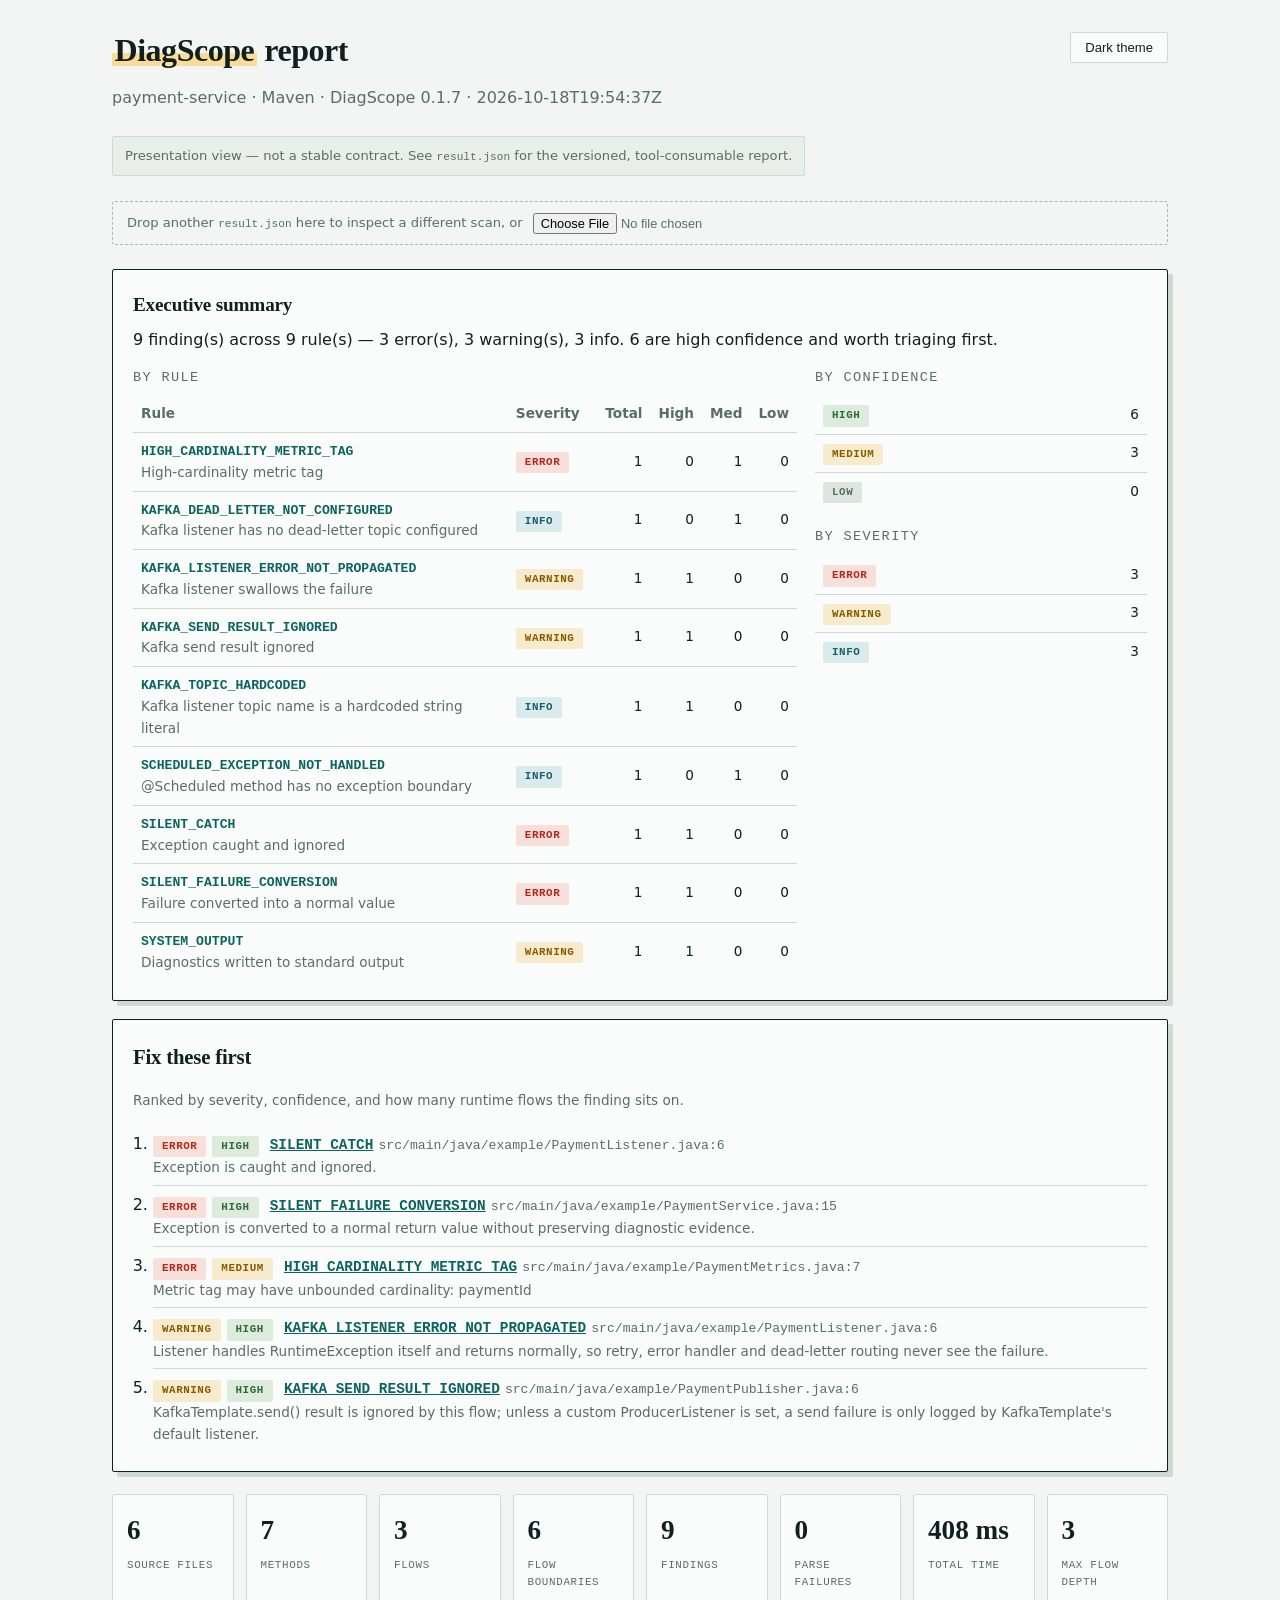
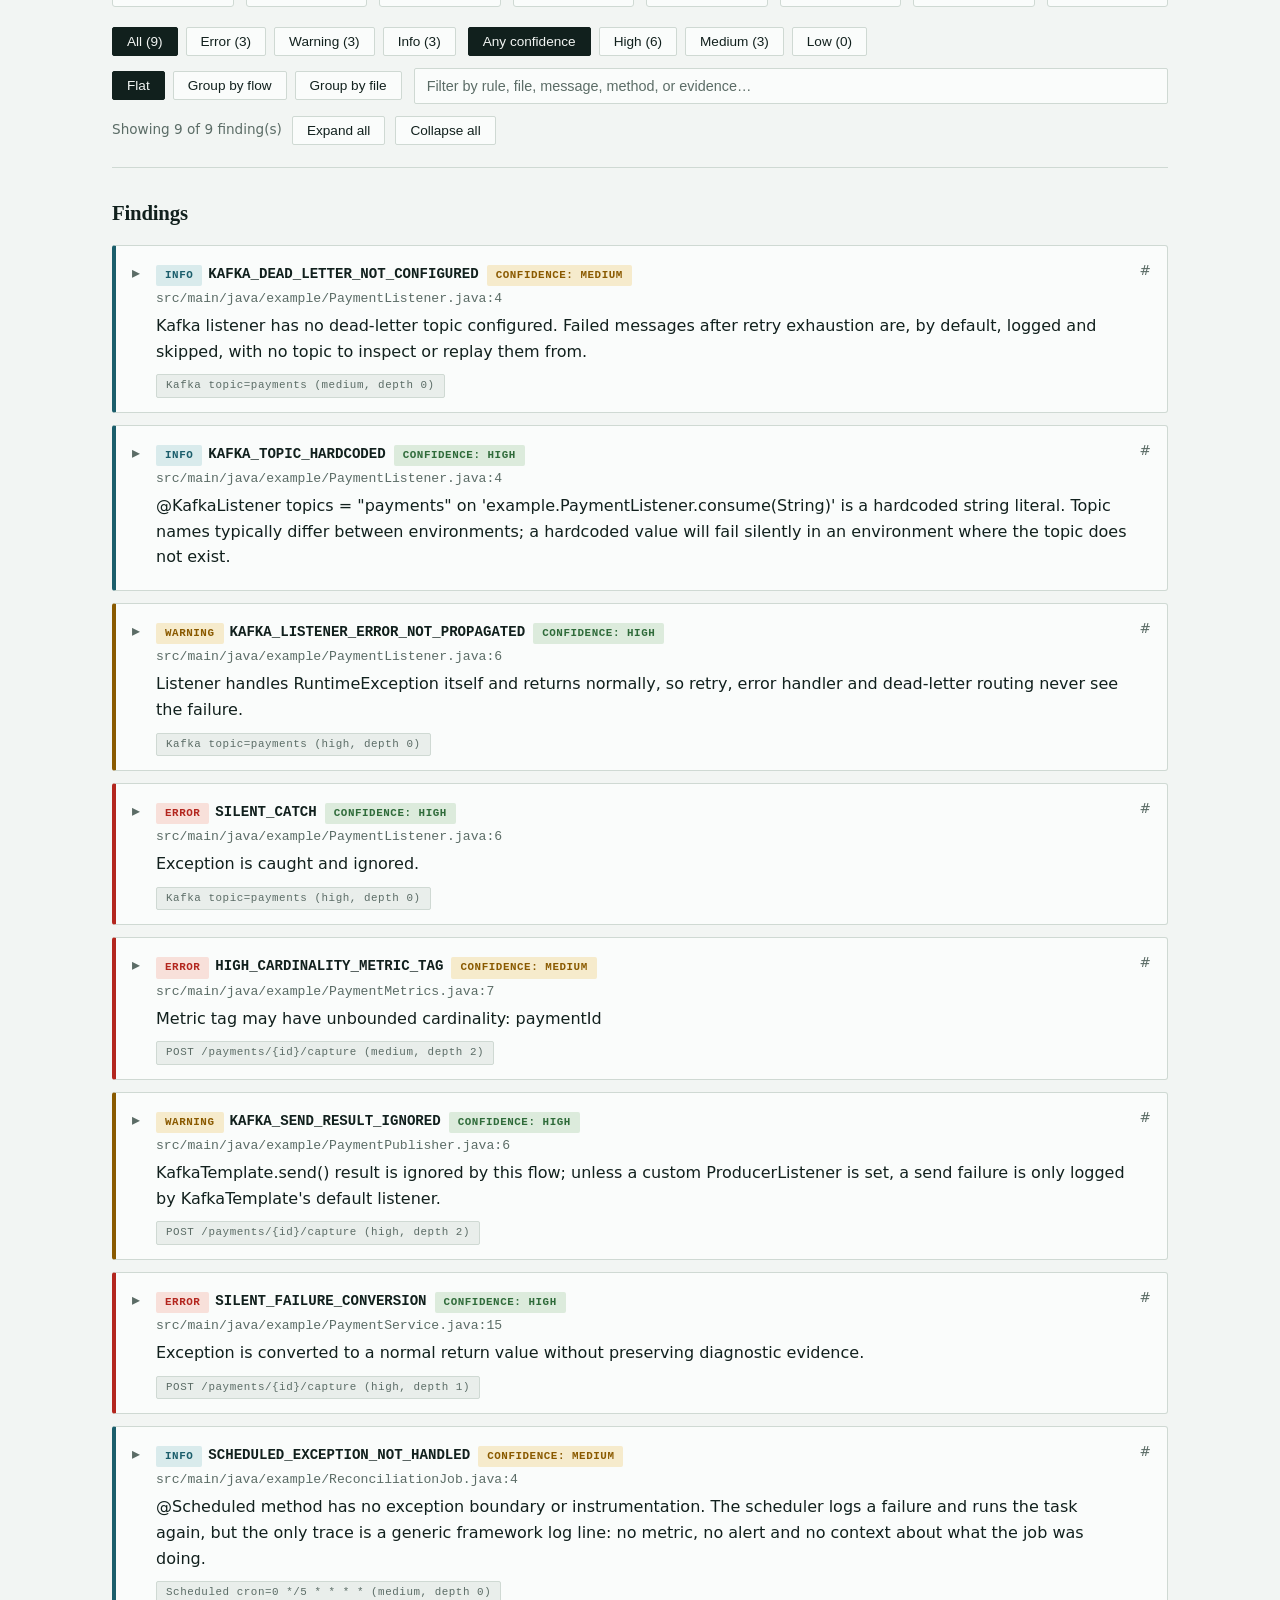
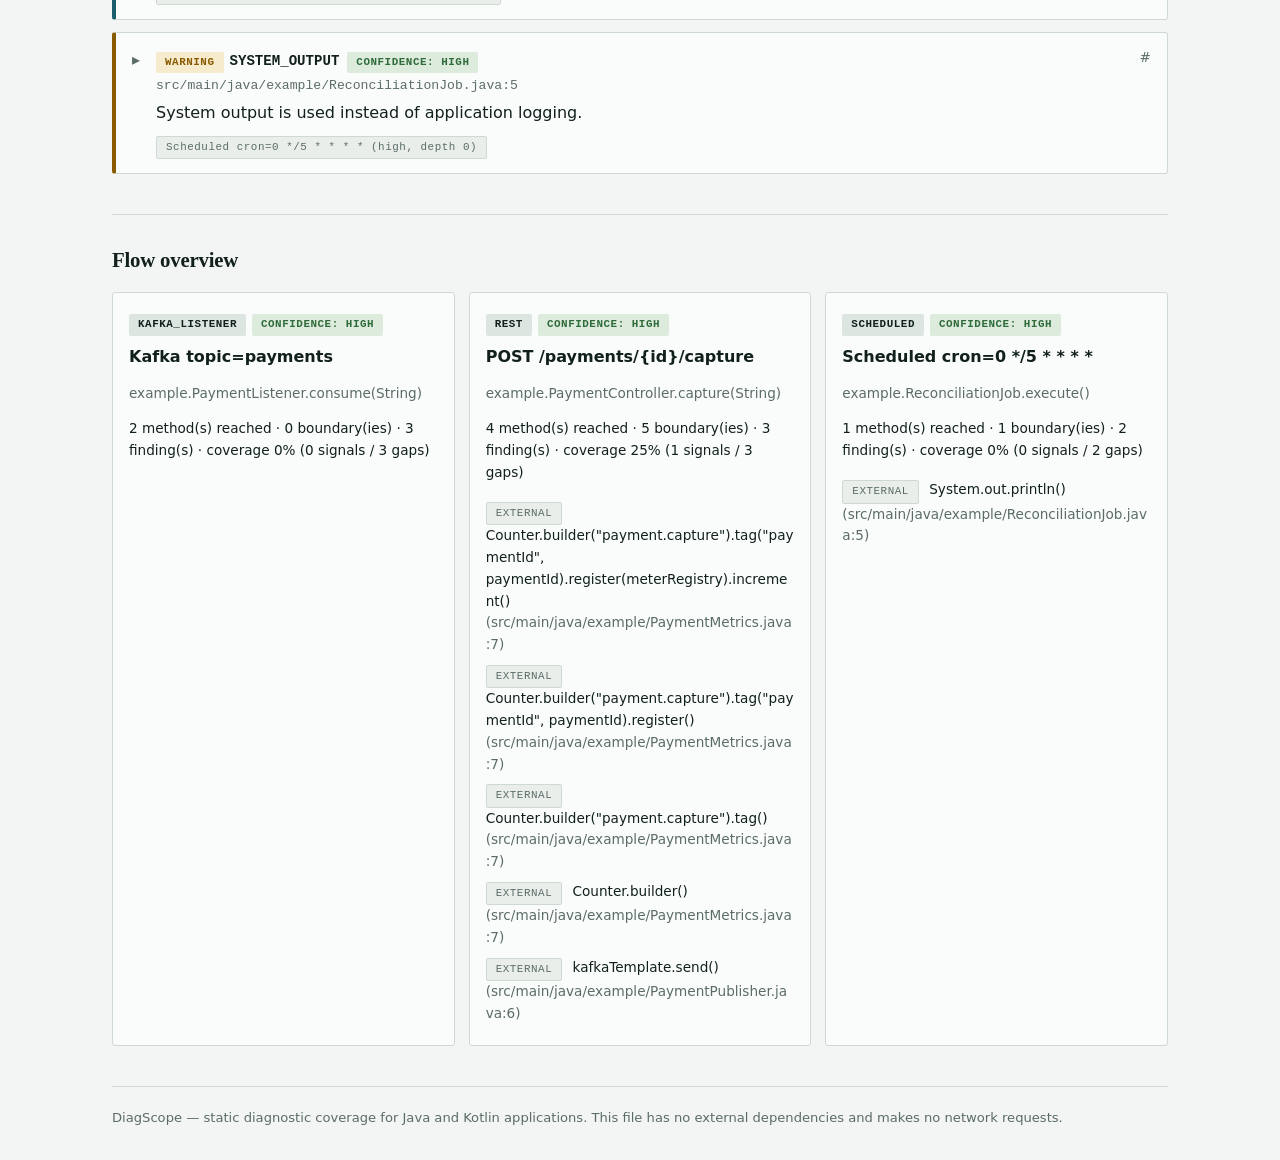
==== commit c8c78f17: "site: regenerate the example report and its preview with 0.1.7 Co-Authored-By: Claude Sonnet 5.5 <no" ====
--- a/example-report.html
+++ b/example-report.html
@@ -308,7 +308,7 @@
 
 <footer class="foot">DiagScope — static diagnostic coverage for Java and Kotlin applications. This file has no external dependencies and makes no network requests.</footer>
 
-<script id="diagscope-data" type="application/json">{"schemaVersion":"1.7-alpha.1","tool":{"name":"DiagScope","version":"0.1.3"},"project":{"name":"payment-service","root":"/tmp/claude-0/payment-service","buildSystem":"MAVEN","buildSystemName":"Maven","modules":["."]},"configuration":{"maxFlowDepth":3,"parallelism":1,"enabledEntrypointTypes":["KAFKA_LISTENER","REACTIVE_MESSAGE","REST","SCHEDULED"],"explicitClasspath":[],"additionalSourceRoots":[],"projectPolicy":{"ignoredPaths":[],"disabledRules":[],"severityOverrides":{},"sensitiveFields":[],"customLoggerTypes":[],"customEntrypointAnnotations":{}},"scanScope":{"configurationFile":"","baselineFile":"","baselineSuppressedFindings":0,"baselineRemovedFindings":0,"baselineFingerprintMigrations":0,"changedSince":"","changeScopeExcludedFindings":0,"waivedFindings":0,"expiredWaivers":0,"unusedWaivers":0}},"ruleVersions":{"AOP_ADVICE_NOT_APPLIED":"1.0.0","AOP_SELF_INVOCATION":"1.0.0","AOP_UNMANAGED_ADVICE_TARGET":"1.0.0","APPLICATION_CONTEXT_LOCATOR":"1.0.0","ASYNC_DEFAULT_EXECUTOR":"1.1.0","ASYNC_ON_PRIVATE_METHOD":"1.0.0","ASYNC_RESULT_UNOBSERVED":"1.0.0","ASYNC_VOID_RETURN":"1.0.1","AUTOWIRED_REQUIRED_FALSE_UNSAFE":"1.0.0","BCRYPT_CREATED_PER_CALL":"1.0.0","BLOCKING_CALL_IN_COROUTINE":"2.0.0","BLOCKING_CALL_IN_REACTIVE_CONTEXT":"1.1.0","BLOCKING_CALL_ON_COMMON_POOL":"1.0.0","BULKHEAD_WITHOUT_FALLBACK":"1.1.1","BULK_OPERATION_IN_LOOP":"1.0.1","CACHEABLE_ON_PRIVATE_METHOD":"1.0.0","CACHEABLE_ON_VOID_METHOD":"1.0.0","CACHE_EVICT_MISSING":"1.1.0","CACHE_EVICT_WITHOUT_ALL_ENTRIES_ON_VOID":"1.0.0","CACHE_NAME_MISMATCH":"1.0.0","CANCELLATION_EXCEPTION_SWALLOWED":"1.0.1","CHECK_THEN_ACT_ON_MAP":"1.0.1","CIRCUIT_BREAKER_WITHOUT_FALLBACK":"1.1.1","CLOCK_DEPENDENCY_NOT_INJECTED":"1.0.0","COMPLETABLEFUTURE_EXCEPTION_NOT_HANDLED":"1.0.0","COMPLETABLE_FUTURE_IN_REACTIVE_CONTEXT":"1.0.0","CONFIGURATION_PROPERTIES_NOT_VALIDATED":"1.0.0","COROUTINE_EXCEPTION_NOT_HANDLED":"1.1.0","CORS_WILDCARD_ORIGIN":"2.0.0","COUNT_DOWN_LATCH_NOT_IN_FINALLY":"1.0.0","DB_RESOURCE_CLOSE_NOT_GUARDED":"1.0.0","DELETE_ALL_WITHOUT_ID":"1.0.1","DRIVER_MANAGER_DATASOURCE_USED":"1.0.0","DUPLICATE_DIAGNOSTIC_SIGNAL":"1.0.0","DYNAMIC_METRIC_NAME":"1.0.0","EAGER_COLLECTION_FETCH":"1.0.0","ENTITY_EXPOSED_IN_REST_RESPONSE":"1.1.0","ENTITY_MANAGER_CLEAR_IN_TRANSACTION":"1.0.1","ENTITY_MANAGER_FIND_DEREFERENCE":"1.0.0","EVENT_LISTENER_ON_PRIVATE_METHOD":"2.0.0","EXCEPTION_CONSTRUCTOR_WITHOUT_MESSAGE":"1.0.0","EXCEPTION_SUPPRESSED_IN_FINALLY":"1.0.0","EXCESSIVE_METHOD_PARAMETERS":"1.0.0","EXECUTOR_NOT_SHUTDOWN":"1.0.0","FALLBACK_HIDES_FAILURE":"1.0.1","FEIGN_CLIENT_NO_FALLBACK":"1.1.0","FIELD_INJECTION_USED":"1.0.1","FLOW_EXCEPTION_NOT_CAUGHT":"1.1.0","FUTURE_GET_WITHOUT_TIMEOUT":"1.0.0","GENERIC_EXCEPTION_MESSAGE":"1.0.0","GOD_CLASS_DETECTED":"1.0.1","HIGH_CARDINALITY_METRIC_TAG":"1.1.0","HIGH_METHOD_COMPLEXITY":"2.0.0","HTTP_CLIENT_CREATED_PER_REQUEST":"1.0.0","HTTP_CLIENT_ERROR_DISCARDED":"1.0.0","HTTP_CLIENT_NO_ERROR_HANDLER":"1.0.0","HTTP_TIMEOUT_NOT_SET":"1.0.0","INTERRUPTED_EXCEPTION_SWALLOWED":"1.0.0","JDBC_RESOURCE_NOT_CLOSED":"1.0.0","JDBC_TEMPLATE_CONNECTION_ESCAPE":"1.1.0","JPA_BATCH_LOOP_WITHOUT_FLUSH_CLEAR":"1.0.1","JPA_ENTITY_MANAGER_NOT_CLOSED":"1.0.0","KAFKA_ACK_NOT_INVOKED":"1.1.0","KAFKA_CONSUMER_GROUP_HARDCODED":"1.0.1","KAFKA_DEAD_LETTER_NOT_CONFIGURED":"1.1.0","KAFKA_LISTENER_ERROR_NOT_PROPAGATED":"1.0.0","KAFKA_LISTENER_MANUAL_ACK_WRONG_MODE":"1.0.1","KAFKA_RETRY_WITHOUT_BACKOFF":"1.0.0","KAFKA_SEND_RESULT_IGNORED":"1.2.0","KAFKA_TOPIC_HARDCODED":"1.0.0","LAZY_BEAN_CIRCULAR_INDICATOR":"1.0.0","LOCK_NOT_RELEASED":"1.0.0","LOG_MESSAGE_STRING_CONCAT":"1.0.0","LOG_WITHOUT_THROWABLE":"1.0.0","MAP_GET_DEREFERENCED_WITHOUT_CHECK":"1.0.1","MASS_ASSIGNMENT_RISK":"1.1.0","MDC_CONTEXT_LOST":"1.0.0","METRIC_CREATED_IN_LOOP":"1.0.1","MISSING_BULKHEAD_ON_HTTP_CLIENT":"1.0.1","MISSING_PAGINATION":"1.1.1","MISSING_REQUEST_BODY_VALIDATION":"2.0.0","MISSING_RESPONSE_STATUS":"1.0.1","MISSING_TRANSACTION_ANNOTATION":"1.1.0","MULTIPLE_SCHEDULED_NO_THREAD_POOL":"1.0.0","MUTINY_FAILURE_RECOVERED_SILENTLY":"1.1.0","MUTINY_SUBSCRIPTION_FAILURE_UNOBSERVED":"1.0.1","NATIVE_QUERY_STRING_CONCAT":"1.0.0","N_PLUS_ONE_QUERY_RISK":"1.0.0","OBJECT_INPUT_STREAM_RISK":"1.0.0","OBJECT_MAPPER_CREATED_PER_REQUEST":"1.0.1","OPEN_REDIRECT_RISK":"1.0.0","OPTIONAL_GET_WITHOUT_CHECK":"1.0.0","OPTIONAL_OR_ELSE_NULL":"1.1.0","OUTBOX_PATTERN_MISSING":"1.0.0","PATH_TRAVERSAL_RISK":"1.0.0","PRINT_STACK_TRACE":"1.0.0","PROPAGATION_SUPPORTS_WRITE_RISK":"1.0.0","RANDOM_PER_CALL":"1.0.0","RATE_LIMITER_WITHOUT_FALLBACK":"1.0.2","REACTIVE_MESSAGE_ERROR_NOT_PROPAGATED":"1.0.0","REACTIVE_RESULT_DISCARDED":"1.0.0","READONLY_TRANSACTION_WRITE":"1.0.0","REFLECTIVE_ACCESS_IN_PRODUCTION":"1.0.1","REGEX_COMPILED_IN_LOOP":"1.0.1","REQUIRES_NEW_IN_LOOP":"1.0.0","RETRY_ON_ALL_EXCEPTIONS":"1.0.1","RETRY_WITHOUT_DIAGNOSTICS":"1.0.0","RUNBLOCKING_IN_SUSPEND":"1.0.0","SCHEDULED_EXCEPTION_NOT_HANDLED":"2.0.0","SCHEDULED_FIXED_RATE_TOO_AGGRESSIVE":"1.0.0","SCHEDULED_NON_VOID_RETURN":"1.1.0","SCHEDULED_NO_INITIAL_DELAY":"1.1.0","SCHEDULED_TASK_SWALLOWS_FAILURE":"1.0.0","SECRET_IN_STRING_LITERAL":"1.0.0","SEMAPHORE_RELEASE_NOT_IN_FINALLY":"1.0.0","SENSITIVE_HEADER_LOGGED":"1.0.0","SENSITIVE_PAYLOAD_LOGGED":"1.0.0","SEQUENTIAL_FUTURE_JOIN_IN_LOOP":"2.0.0","SILENT_CATCH":"1.0.0","SILENT_FAILURE_CONVERSION":"1.0.1","SIMPLE_DATE_FORMAT_PER_CALL":"1.0.0","SPAN_NOT_CLOSED":"1.0.1","STREAM_IO_NOT_CLOSED":"1.1.0","STRING_FORMAT_IN_LOOP":"1.0.0","SYSTEM_ENV_IN_BEAN":"1.0.0","SYSTEM_OUTPUT":"1.0.1","TEST_BROAD_EXPECTED_EXCEPTION":"1.0.0","TEST_DISABLED_WITHOUT_REASON":"1.0.0","TEST_SWALLOWS_EXCEPTION":"1.0.0","TEST_THREAD_SLEEP":"1.0.0","TEST_WITHOUT_ASSERTION":"1.0.0","THREAD_LOCAL_NOT_REMOVED":"1.1.0","THREAD_SLEEP_IN_FLOW":"1.0.0","TIMED_ON_PRIVATE_METHOD":"1.0.0","TIMER_STARTED_NOT_STOPPED":"1.0.0","TIMER_TASK_EXCEPTION_KILLS_TIMER":"1.0.1","TRANSACTIONAL_ASYNC_COMBINATION":"1.1.0","TRANSACTIONAL_EVENT_LISTENER_MISSING_PHASE":"2.0.0","TRANSACTIONAL_NO_ROLLBACK_FOR_EXCEPTION":"1.0.0","TRANSACTIONAL_ON_FINAL_METHOD":"1.0.1","TRANSACTIONAL_ON_INTERFACE":"2.0.0","TRANSACTIONAL_ON_REST_CONTROLLER":"2.1.0","TRANSACTIONAL_READONLY_MISSING":"1.0.1","TRANSACTION_ISOLATION_DANGEROUS":"1.1.0","TRANSACTION_WITH_HTTP_CALL":"1.0.0","TX_PROPAGATION_MISMATCH":"1.0.0","TX_ROLLBACK_SUPPRESSED":"1.1.0","UNBOUNDED_THREAD_POOL":"1.0.0","UNGUARDED_THREAD_CREATION":"1.0.1","VALUE_WITHOUT_DEFAULT":"1.1.0","VERTX_EXECUTE_BLOCKING_FAILURE_IGNORED":"1.0.0","VIRTUAL_THREAD_WITH_SYNCHRONIZED":"2.0.0","VIRTUAL_THREAD_WITH_THREAD_LOCAL":"1.0.0","XML_EXTERNAL_ENTITY_RISK":"1.0.0"},"analysisCapabilities":{"languages":{"java":"SUPPORTED","kotlin":"NOT_APPLICABLE"},"frameworks":{"spring":"SUPPORTED"},"features":{"restEntrypoints":"SUPPORTED","kafkaListeners":"SUPPORTED","reactiveMessages":"SUPPORTED","scheduledJobs":"SUPPORTED","springTransactions":"SUPPORTED","springAop":"PARTIAL","javaDependencyResolution":"NOT_CONFIGURED","kotlinDependencyResolution":"NOT_APPLICABLE"}},"statistics":{"sourceFiles":6,"parsedMethods":7,"entrypoints":3,"flows":3,"findings":9,"parseFailures":0,"identityConflicts":0,"droppedMethods":0,"projectAnalysisNanos":314712277,"flowConstructionNanos":5996312,"ruleExecutionNanos":51550549,"totalNanos":372260718},"summary":{"totalFindings":9,"bySeverity":{"ERROR":3,"WARNING":3,"INFO":3},"byConfidence":{"HIGH":6,"MEDIUM":3,"LOW":0},"byRule":[{"ruleId":"HIGH_CARDINALITY_METRIC_TAG","title":"High-cardinality metric tag","count":1,"highestSeverity":"ERROR","byConfidence":{"HIGH":0,"MEDIUM":1,"LOW":0}},{"ruleId":"KAFKA_DEAD_LETTER_NOT_CONFIGURED","title":"Kafka listener has no dead-letter topic configured","count":1,"highestSeverity":"INFO","byConfidence":{"HIGH":0,"MEDIUM":1,"LOW":0}},{"ruleId":"KAFKA_LISTENER_ERROR_NOT_PROPAGATED","title":"Kafka listener swallows the failure","count":1,"highestSeverity":"WARNING","byConfidence":{"HIGH":1,"MEDIUM":0,"LOW":0}},{"ruleId":"KAFKA_SEND_RESULT_IGNORED","title":"Kafka send result ignored","count":1,"highestSeverity":"WARNING","byConfidence":{"HIGH":1,"MEDIUM":0,"LOW":0}},{"ruleId":"KAFKA_TOPIC_HARDCODED","title":"Kafka listener topic name is a hardcoded string literal","count":1,"highestSeverity":"INFO","byConfidence":{"HIGH":1,"MEDIUM":0,"LOW":0}},{"ruleId":"SCHEDULED_EXCEPTION_NOT_HANDLED","title":"@Scheduled method has no exception boundary","count":1,"highestSeverity":"INFO","byConfidence":{"HIGH":0,"MEDIUM":1,"LOW":0}},{"ruleId":"SILENT_CATCH","title":"Exception caught and ignored","count":1,"highestSeverity":"ERROR","byConfidence":{"HIGH":1,"MEDIUM":0,"LOW":0}},{"ruleId":"SILENT_FAILURE_CONVERSION","title":"Failure converted into a normal value","count":1,"highestSeverity":"ERROR","byConfidence":{"HIGH":1,"MEDIUM":0,"LOW":0}},{"ruleId":"SYSTEM_OUTPUT","title":"Diagnostics written to standard output","count":1,"highestSeverity":"WARNING","byConfidence":{"HIGH":1,"MEDIUM":0,"LOW":0}}]},"groups":{"byFlow":[{"flowId":"KAFKA_LISTENER:example.PaymentListener.consume(String)","name":"Kafka topic=payments","type":"KAFKA_LISTENER","diagnosticCoverage":{"score":0,"instrumentationSignals":0,"evidenceDestroyingFindings":3,"loggingSignals":0,"metricSignals":0,"annotationSignals":0},"findingCount":3,"findings":["sha256:1af8214a79d36b210ba8b7ebcbdba79495bae367a5b6e4b8c3d0e9aafb089dee","sha256:2b0cc76372c5ffa66401c169fd80e1077e5be1ee780813545cba4a4bcbcabf46","sha256:ca8b525fe9ba3b47affcae8fbb54f3da6cf5ae169a5ab8ed78bbc475ad4eb621"]},{"flowId":"REST:example.PaymentController.capture(String)","name":"POST /payments/{id}/capture","type":"REST","diagnosticCoverage":{"score":25,"instrumentationSignals":1,"evidenceDestroyingFindings":3,"loggingSignals":0,"metricSignals":1,"annotationSignals":0},"findingCount":3,"findings":["sha256:3aec2e88d4983d5e2ca884e3bf3d3bf7d9bf492e1bc5400f2b910c48cc140885","sha256:487357adfb529ca342bf1d4eaa73b1e83f447e89c6e17e29bfcf6a43e4796187","sha256:bdf70fe3787c60619c05b2579edea1c40deda0aaad7471bf6f8772ba4721c35b"]},{"flowId":"SCHEDULED:example.ReconciliationJob.execute()","name":"Scheduled cron=0 */5 * * * *","type":"SCHEDULED","diagnosticCoverage":{"score":0,"instrumentationSignals":0,"evidenceDestroyingFindings":2,"loggingSignals":0,"metricSignals":0,"annotationSignals":0},"findingCount":2,"findings":["sha256:145a90869697ad5139e4d33a15d3860a411cadd19a336f703b17398a00abb981","sha256:693f99bbb716939c6aeb941e64c2c34edffe39e42ed9cc19644143a3bf94a04c"]}],"byFile":[{"file":"src/main/java/example/PaymentListener.java","findingCount":4,"findings":["sha256:1af8214a79d36b210ba8b7ebcbdba79495bae367a5b6e4b8c3d0e9aafb089dee","sha256:2b0cc76372c5ffa66401c169fd80e1077e5be1ee780813545cba4a4bcbcabf46","sha256:64f99fe2018fcf81d71f7d1ce494dbc7bebe9d8b99f280cf4410c5fb2509d6ee","sha256:ca8b525fe9ba3b47affcae8fbb54f3da6cf5ae169a5ab8ed78bbc475ad4eb621"]},{"file":"src/main/java/example/PaymentMetrics.java","findingCount":1,"findings":["sha256:3aec2e88d4983d5e2ca884e3bf3d3bf7d9bf492e1bc5400f2b910c48cc140885"]},{"file":"src/main/java/example/PaymentPublisher.java","findingCount":1,"findings":["sha256:487357adfb529ca342bf1d4eaa73b1e83f447e89c6e17e29bfcf6a43e4796187"]},{"file":"src/main/java/example/PaymentService.java","findingCount":1,"findings":["sha256:bdf70fe3787c60619c05b2579edea1c40deda0aaad7471bf6f8772ba4721c35b"]},{"file":"src/main/java/example/ReconciliationJob.java","findingCount":2,"findings":["sha256:145a90869697ad5139e4d33a15d3860a411cadd19a336f703b17398a00abb981","sha256:693f99bbb716939c6aeb941e64c2c34edffe39e42ed9cc19644143a3bf94a04c"]}]},"parseFailures":[],"identityConflicts":[],"aspects":[],"flows":[{"id":"KAFKA_LISTENER:example.PaymentListener.consume(String)","type":"KAFKA_LISTENER","name":"Kafka topic=payments","method":"example.PaymentListener.consume(String)","module":"","location":{"file":"src/main/java/example/PaymentListener.java","startLine":4,"endLine":7},"confidence":"HIGH","diagnosticCoverage":{"score":0,"instrumentationSignals":0,"evidenceDestroyingFindings":3,"loggingSignals":0,"metricSignals":0,"annotationSignals":0},"methods":[{"method":"example.PaymentListener.consume(String)","location":{"file":"src/main/java/example/PaymentListener.java","startLine":4,"endLine":7},"depth":0,"confidence":"HIGH","path":["example.PaymentListener.consume(String)"]},{"method":"example.PaymentListener.process(String)","location":{"file":"src/main/java/example/PaymentListener.java","startLine":8,"endLine":8},"depth":1,"confidence":"HIGH","path":["example.PaymentListener.consume(String)","example.PaymentListener.process(String)"]}],"edges":[{"caller":"example.PaymentListener.consume(String)","callee":"example.PaymentListener.process(String)","call":"process()","location":{"file":"src/main/java/example/PaymentListener.java","startLine":6,"endLine":6},"depth":0,"confidence":"HIGH","resolutionReason":"SAME_CLASS"}],"boundaryCount":0,"boundaries":[]},{"id":"REST:example.PaymentController.capture(String)","type":"REST","name":"POST /payments/{id}/capture","method":"example.PaymentController.capture(String)","module":"","location":{"file":"src/main/java/example/PaymentController.java","startLine":8,"endLine":9},"confidence":"HIGH","diagnosticCoverage":{"score":25,"instrumentationSignals":1,"evidenceDestroyingFindings":3,"loggingSignals":0,"metricSignals":1,"annotationSignals":0},"methods":[{"method":"example.PaymentController.capture(String)","location":{"file":"src/main/java/example/PaymentController.java","startLine":8,"endLine":9},"depth":0,"confidence":"HIGH","path":["example.PaymentController.capture(String)"]},{"method":"example.PaymentService.capture(String)","location":{"file":"src/main/java/example/PaymentService.java","startLine":10,"endLine":18},"depth":1,"confidence":"HIGH","path":["example.PaymentController.capture(String)","example.PaymentService.capture(String)"]},{"method":"example.PaymentMetrics.record(String)","location":{"file":"src/main/java/example/PaymentMetrics.java","startLine":6,"endLine":8},"depth":2,"confidence":"HIGH","path":["example.PaymentController.capture(String)","example.PaymentService.capture(String)","example.PaymentMetrics.record(String)"]},{"method":"example.PaymentPublisher.publish(String)","location":{"file":"src/main/java/example/PaymentPublisher.java","startLine":6,"endLine":6},"depth":2,"confidence":"HIGH","path":["example.PaymentController.capture(String)","example.PaymentService.capture(String)","example.PaymentPublisher.publish(String)"]}],"edges":[{"caller":"example.PaymentController.capture(String)","callee":"example.PaymentService.capture(String)","call":"paymentService.capture()","location":{"file":"src/main/java/example/PaymentController.java","startLine":9,"endLine":9},"depth":0,"confidence":"HIGH","resolutionReason":"DECLARED_RECEIVER"},{"caller":"example.PaymentService.capture(String)","callee":"example.PaymentMetrics.record(String)","call":"paymentMetrics.record()","location":{"file":"src/main/java/example/PaymentService.java","startLine":12,"endLine":12},"depth":1,"confidence":"HIGH","resolutionReason":"DECLARED_RECEIVER"},{"caller":"example.PaymentService.capture(String)","callee":"example.PaymentPublisher.publish(String)","call":"paymentPublisher.publish()","location":{"file":"src/main/java/example/PaymentService.java","startLine":13,"endLine":13},"depth":1,"confidence":"HIGH","resolutionReason":"DECLARED_RECEIVER"},{"caller":"example.PaymentMetrics.record(String)","callee":null,"call":"Counter.builder(\"payment.capture\").tag(\"paymentId\", paymentId).register(meterRegistry).increment()","location":{"file":"src/main/java/example/PaymentMetrics.java","startLine":7,"endLine":7},"depth":2,"confidence":"HIGH","resolutionReason":"EXTERNAL"},{"caller":"example.PaymentMetrics.record(String)","callee":null,"call":"Counter.builder(\"payment.capture\").tag(\"paymentId\", paymentId).register()","location":{"file":"src/main/java/example/PaymentMetrics.java","startLine":7,"endLine":7},"depth":2,"confidence":"HIGH","resolutionReason":"EXTERNAL"},{"caller":"example.PaymentMetrics.record(String)","callee":null,"call":"Counter.builder(\"payment.capture\").tag()","location":{"file":"src/main/java/example/PaymentMetrics.java","startLine":7,"endLine":7},"depth":2,"confidence":"HIGH","resolutionReason":"EXTERNAL"},{"caller":"example.PaymentMetrics.record(String)","callee":null,"call":"Counter.builder()","location":{"file":"src/main/java/example/PaymentMetrics.java","startLine":7,"endLine":7},"depth":2,"confidence":"HIGH","resolutionReason":"EXTERNAL"},{"caller":"example.PaymentPublisher.publish(String)","callee":null,"call":"kafkaTemplate.send()","location":{"file":"src/main/java/example/PaymentPublisher.java","startLine":6,"endLine":6},"depth":2,"confidence":"HIGH","resolutionReason":"EXTERNAL"}],"boundaryCount":5,"boundaries":[{"caller":"example.PaymentMetrics.record(String)","callee":null,"call":"Counter.builder(\"payment.capture\").tag(\"paymentId\", paymentId).register(meterRegistry).increment()","location":{"file":"src/main/java/example/PaymentMetrics.java","startLine":7,"endLine":7},"depth":2,"confidence":"HIGH","resolutionReason":"EXTERNAL"},{"caller":"example.PaymentMetrics.record(String)","callee":null,"call":"Counter.builder(\"payment.capture\").tag(\"paymentId\", paymentId).register()","location":{"file":"src/main/java/example/PaymentMetrics.java","startLine":7,"endLine":7},"depth":2,"confidence":"HIGH","resolutionReason":"EXTERNAL"},{"caller":"example.PaymentMetrics.record(String)","callee":null,"call":"Counter.builder(\"payment.capture\").tag()","location":{"file":"src/main/java/example/PaymentMetrics.java","startLine":7,"endLine":7},"depth":2,"confidence":"HIGH","resolutionReason":"EXTERNAL"},{"caller":"example.PaymentMetrics.record(String)","callee":null,"call":"Counter.builder()","location":{"file":"src/main/java/example/PaymentMetrics.java","startLine":7,"endLine":7},"depth":2,"confidence":"HIGH","resolutionReason":"EXTERNAL"},{"caller":"example.PaymentPublisher.publish(String)","callee":null,"call":"kafkaTemplate.send()","location":{"file":"src/main/java/example/PaymentPublisher.java","startLine":6,"endLine":6},"depth":2,"confidence":"HIGH","resolutionReason":"EXTERNAL"}]},{"id":"SCHEDULED:example.ReconciliationJob.execute()","type":"SCHEDULED","name":"Scheduled cron=0 */5 * * * *","method":"example.ReconciliationJob.execute()","module":"","location":{"file":"src/main/java/example/ReconciliationJob.java","startLine":4,"endLine":5},"confidence":"HIGH","diagnosticCoverage":{"score":0,"instrumentationSignals":0,"evidenceDestroyingFindings":2,"loggingSignals":0,"metricSignals":0,"annotationSignals":0},"methods":[{"method":"example.ReconciliationJob.execute()","location":{"file":"src/main/java/example/ReconciliationJob.java","startLine":4,"endLine":5},"depth":0,"confidence":"HIGH","path":["example.ReconciliationJob.execute()"]}],"edges":[{"caller":"example.ReconciliationJob.execute()","callee":null,"call":"System.out.println()","location":{"file":"src/main/java/example/ReconciliationJob.java","startLine":5,"endLine":5},"depth":0,"confidence":"HIGH","resolutionReason":"EXTERNAL"}],"boundaryCount":1,"boundaries":[{"caller":"example.ReconciliationJob.execute()","callee":null,"call":"System.out.println()","location":{"file":"src/main/java/example/ReconciliationJob.java","startLine":5,"endLine":5},"depth":0,"confidence":"HIGH","resolutionReason":"EXTERNAL"}]}],"findings":[{"fingerprint":"sha256:2b0cc76372c5ffa66401c169fd80e1077e5be1ee780813545cba4a4bcbcabf46","fingerprintVersion":2,"ruleId":"KAFKA_DEAD_LETTER_NOT_CONFIGURED","severity":"INFO","confidence":"MEDIUM","location":{"file":"src/main/java/example/PaymentListener.java","startLine":4,"endLine":7},"message":"Kafka listener has no dead-letter topic configured. Failed messages after retry exhaustion are, by default, logged and skipped, with no topic to inspect or replay them from.","recommendation":"Configure a DeadLetterPublishingRecoverer in a DefaultErrorHandler bean, or set the errorHandler attribute on @KafkaListener. This ensures failed messages are preserved for inspection and replay.","remediation":{"language":"java","snippet":"@Bean\npublic DefaultErrorHandler errorHandler(KafkaTemplate\u003cString, Object\u003e template) {\n    var recoverer = new DeadLetterPublishingRecoverer(template);\n    var backoff = new ExponentialBackOff(1000L, 2.0);\n    backoff.setMaxElapsedTime(30_000L);\n    return new DefaultErrorHandler(recoverer, backoff);\n}","note":"Register the DefaultErrorHandler as a @Bean so all listeners inherit it without per-listener errorHandler attributes. Adapt names and domain fields, then review the change in context."},"explanation":{"title":"Kafka listener has no dead-letter topic configured","whatItMeans":"A @KafkaListener method has no errorHandler attribute and no DeadLetterPublishingRecoverer visible at its call site.","whyItMatters":"With Spring Kafka's default error handler a record that keeps failing is retried a few times and then logged at ERROR and skipped. It is not silent, but the payload survives only in the log: there is no topic to inspect or replay it from.","howDetected":"The @KafkaListener annotation has no errorHandler attribute, and no invocation in the method body references a dead-letter recoverer by name (DeadLetterPublishingRecoverer, DLT, DLQ)."},"confidenceRationale":"MEDIUM — the evidence is explicit, but part of the reasoning depends on resolution that static analysis cannot fully prove (interface or proxy dispatch, framework wiring, or a pointcut approximation). Confirm the runtime wiring before acting.","relatedFlows":[{"id":"KAFKA_LISTENER:example.PaymentListener.consume(String)","name":"Kafka topic=payments","type":"KAFKA_LISTENER","confidence":"MEDIUM","depth":0,"affectedMethod":"example.PaymentListener.consume(String)","path":["example.PaymentListener.consume(String)"]}],"affectedMethods":["example.PaymentListener.consume(String)"],"evidence":{"errorHandlerSet":"false","method":"example.PaymentListener.consume(String)"},"snippet":{"highlightedStartLine":4,"highlightedEndLine":7,"lines":[{"number":1,"content":"package example;"},{"number":2,"content":""},{"number":3,"content":"public class PaymentListener {"},{"number":4,"content":"    @KafkaListener(topics = \"payments\")"},{"number":5,"content":"    public void consume(String event) {"},{"number":6,"content":"        try { process(event); } catch (RuntimeException ignored) { }"},{"number":7,"content":"    }"},{"number":8,"content":"    private void process(String event) { }"},{"number":9,"content":"}"}]}},{"fingerprint":"sha256:64f99fe2018fcf81d71f7d1ce494dbc7bebe9d8b99f280cf4410c5fb2509d6ee","fingerprintVersion":2,"ruleId":"KAFKA_TOPIC_HARDCODED","severity":"INFO","confidence":"HIGH","location":{"file":"src/main/java/example/PaymentListener.java","startLine":4,"endLine":7},"message":"@KafkaListener topics = \"payments\" on 'example.PaymentListener.consume(String)' is a hardcoded string literal. Topic names typically differ between environments; a hardcoded value will fail silently in an environment where the topic does not exist.","recommendation":"Replace the literal topic name with a property placeholder: @KafkaListener(topics = \"${kafka.topics.payment-events}\"). Define the property in each environment's configuration file (application-dev.yml, application-prod.yml) so the listener automatically subscribes to the correct topic per environment.","explanation":{"title":"Kafka listener topic name is a hardcoded string literal","whatItMeans":"A @KafkaListener topics attribute contains a plain string literal instead of a property placeholder (${kafka.topic.name}). Topic names typically differ between environments.","whyItMatters":"In a deployment to an environment where the hardcoded topic does not exist, the listener silently receives no messages. The failure is discovered only when downstream business metrics are missing — a slow feedback loop that is hard to correlate with the deployment event.","howDetected":"The @KafkaListener annotation has a topics attribute whose value does not contain a ${…} placeholder pattern. Listeners with no topics attribute (e.g. those using topicPattern or @KafkaHandler class-level setup) are not flagged."},"confidenceRationale":"HIGH — the evidence is explicit in the source and the call path from the entrypoint was resolved without ambiguity. Treat it as a real finding.","relatedFlows":[],"affectedMethods":[],"evidence":{"declaringType":"example.PaymentListener","method":"example.PaymentListener.consume(String)","topics":"payments"},"snippet":{"highlightedStartLine":4,"highlightedEndLine":7,"lines":[{"number":1,"content":"package example;"},{"number":2,"content":""},{"number":3,"content":"public class PaymentListener {"},{"number":4,"content":"    @KafkaListener(topics = \"payments\")"},{"number":5,"content":"    public void consume(String event) {"},{"number":6,"content":"        try { process(event); } catch (RuntimeException ignored) { }"},{"number":7,"content":"    }"},{"number":8,"content":"    private void process(String event) { }"},{"number":9,"content":"}"}]}},{"fingerprint":"sha256:ca8b525fe9ba3b47affcae8fbb54f3da6cf5ae169a5ab8ed78bbc475ad4eb621","fingerprintVersion":2,"ruleId":"KAFKA_LISTENER_ERROR_NOT_PROPAGATED","severity":"WARNING","confidence":"HIGH","location":{"file":"src/main/java/example/PaymentListener.java","startLine":6,"endLine":6},"message":"Listener handles RuntimeException itself and returns normally, so retry, error handler and dead-letter routing never see the failure.","recommendation":"Rethrow the failure (or wrap it) so the container error handler, @RetryableTopic or the DLT can act on it.","explanation":{"title":"Kafka listener swallows the failure","whatItMeans":"A listener catches an exception and does not rethrow it.","whyItMatters":"The container never sees the error, so error handlers, retries, and dead-letter routing are all skipped and the record is silently dropped.","howDetected":"A catch block inside a @KafkaListener/@KafkaHandler method that neither rethrows nor records the failure."},"confidenceRationale":"HIGH — the evidence is explicit in the source and the call path from the entrypoint was resolved without ambiguity. Treat it as a real finding.","relatedFlows":[{"id":"KAFKA_LISTENER:example.PaymentListener.consume(String)","name":"Kafka topic=payments","type":"KAFKA_LISTENER","confidence":"HIGH","depth":0,"affectedMethod":"example.PaymentListener.consume(String)","path":["example.PaymentListener.consume(String)"]}],"affectedMethods":["example.PaymentListener.consume(String)"],"evidence":{"entrypoint":"Kafka topic=payments","exceptionType":"RuntimeException","logged":"false","method":"example.PaymentListener.consume(String)"},"snippet":{"highlightedStartLine":6,"highlightedEndLine":6,"lines":[{"number":3,"content":"public class PaymentListener {"},{"number":4,"content":"    @KafkaListener(topics = \"payments\")"},{"number":5,"content":"    public void consume(String event) {"},{"number":6,"content":"        try { process(event); } catch (RuntimeException ignored) { }"},{"number":7,"content":"    }"},{"number":8,"content":"    private void process(String event) { }"},{"number":9,"content":"}"}]}},{"fingerprint":"sha256:1af8214a79d36b210ba8b7ebcbdba79495bae367a5b6e4b8c3d0e9aafb089dee","fingerprintVersion":2,"ruleId":"SILENT_CATCH","severity":"ERROR","confidence":"HIGH","location":{"file":"src/main/java/example/PaymentListener.java","startLine":6,"endLine":6},"message":"Exception is caught and ignored.","recommendation":"Log, propagate, preserve the cause, or use an explicit DiagScope suppression with a reason.","remediation":{"language":"java","snippet":"catch (SomeException exception) {\n    logger.error(\"Operation failed for {}\", operationId, exception);\n    throw new ServiceException(\"Operation failed\", exception);\n}","note":"At a boundary where propagation is not possible, log and record a metric; never leave the block empty. Adapt names and domain fields, then review the change in context."},"explanation":{"title":"Exception caught and ignored","whatItMeans":"An exception is caught in a block that does nothing with it: no log, no rethrow, no recovery action recorded.","whyItMatters":"The failure disappears at this line. The caller keeps running as if the operation succeeded, and no trace of the original error reaches logs or traces.","howDetected":"The catch block body is empty (or only contains comments) and carries no DiagScope suppression."},"confidenceRationale":"HIGH — the evidence is explicit in the source and the call path from the entrypoint was resolved without ambiguity. Treat it as a real finding.","relatedFlows":[{"id":"KAFKA_LISTENER:example.PaymentListener.consume(String)","name":"Kafka topic=payments","type":"KAFKA_LISTENER","confidence":"HIGH","depth":0,"affectedMethod":"example.PaymentListener.consume(String)","path":["example.PaymentListener.consume(String)"]}],"affectedMethods":["example.PaymentListener.consume(String)"],"evidence":{"exceptionType":"RuntimeException","method":"example.PaymentListener.consume(String)"},"snippet":{"highlightedStartLine":6,"highlightedEndLine":6,"lines":[{"number":3,"content":"public class PaymentListener {"},{"number":4,"content":"    @KafkaListener(topics = \"payments\")"},{"number":5,"content":"    public void consume(String event) {"},{"number":6,"content":"        try { process(event); } catch (RuntimeException ignored) { }"},{"number":7,"content":"    }"},{"number":8,"content":"    private void process(String event) { }"},{"number":9,"content":"}"}]}},{"fingerprint":"sha256:3aec2e88d4983d5e2ca884e3bf3d3bf7d9bf492e1bc5400f2b910c48cc140885","fingerprintVersion":2,"ruleId":"HIGH_CARDINALITY_METRIC_TAG","severity":"ERROR","confidence":"MEDIUM","location":{"file":"src/main/java/example/PaymentMetrics.java","startLine":7,"endLine":7},"message":"Metric tag may have unbounded cardinality: paymentId","recommendation":"Keep unique identifiers in logs or traces and use bounded dimensions in metrics.","explanation":{"title":"High-cardinality metric tag","whatItMeans":"A metric tag value comes from unbounded data such as an id, a user input, or a message payload.","whyItMatters":"Each distinct value creates a new time series, which inflates cost and can degrade or break the metrics backend exactly during an incident.","howDetected":"The tag value is not a literal, constant, or enum, and resolves to a caller-supplied or dynamically computed expression."},"confidenceRationale":"MEDIUM — the evidence is explicit, but part of the reasoning depends on resolution that static analysis cannot fully prove (interface or proxy dispatch, framework wiring, or a pointcut approximation). Confirm the runtime wiring before acting.","relatedFlows":[{"id":"REST:example.PaymentController.capture(String)","name":"POST /payments/{id}/capture","type":"REST","confidence":"MEDIUM","depth":2,"affectedMethod":"example.PaymentMetrics.record(String)","path":["example.PaymentController.capture(String)","example.PaymentService.capture(String)","example.PaymentMetrics.record(String)"]}],"affectedMethods":["example.PaymentController.capture(String)","example.PaymentMetrics.record(String)","example.PaymentService.capture(String)"],"evidence":{"method":"example.PaymentMetrics.record(String)","micrometerConfirmed":"true","tag":"paymentId","value":"paymentId","valueProvenance":"PARAMETER","valueType":"String"},"snippet":{"highlightedStartLine":7,"highlightedEndLine":7,"lines":[{"number":4,"content":"    private final MeterRegistry meterRegistry;"},{"number":5,"content":"    public PaymentMetrics(MeterRegistry meterRegistry) { this.meterRegistry = meterRegistry; }"},{"number":6,"content":"    public void record(String paymentId) {"},{"number":7,"content":"        Counter.builder(\"payment.capture\").tag(\"paymentId\", paymentId).register(meterRegistry).increment();"},{"number":8,"content":"    }"},{"number":9,"content":"}"}]}},{"fingerprint":"sha256:487357adfb529ca342bf1d4eaa73b1e83f447e89c6e17e29bfcf6a43e4796187","fingerprintVersion":2,"ruleId":"KAFKA_SEND_RESULT_IGNORED","severity":"WARNING","confidence":"HIGH","location":{"file":"src/main/java/example/PaymentPublisher.java","startLine":6,"endLine":6},"message":"KafkaTemplate.send() result is ignored by this flow; unless a custom ProducerListener is set, a send failure is only logged by KafkaTemplate's default listener.","recommendation":"Verify whether the flow requires broker acknowledgement or explicit asynchronous failure handling.","remediation":{"language":"java","snippet":"kafkaTemplate.send(topic, payload).whenComplete((result, error) -\u003e {\n    if (error != null) logger.error(\"Kafka send failed for {}\", messageId, error);\n});","note":"A ProducerListener configured centrally is also valid; avoid duplicate callbacks. Adapt names and domain fields, then review the change in context."},"explanation":{"title":"Kafka send result ignored","whatItMeans":"The asynchronous result of a Kafka producer send is discarded.","whyItMatters":"A broker-side failure completes the future exceptionally and is never observed, so the message is lost while the code reports success.","howDetected":"The send() result is neither assigned, chained with a completion callback, awaited, nor returned, and no producer listener was detected."},"confidenceRationale":"HIGH — the evidence is explicit in the source and the call path from the entrypoint was resolved without ambiguity. Treat it as a real finding.","relatedFlows":[{"id":"REST:example.PaymentController.capture(String)","name":"POST /payments/{id}/capture","type":"REST","confidence":"HIGH","depth":2,"affectedMethod":"example.PaymentPublisher.publish(String)","path":["example.PaymentController.capture(String)","example.PaymentService.capture(String)","example.PaymentPublisher.publish(String)"]}],"affectedMethods":["example.PaymentController.capture(String)","example.PaymentPublisher.publish(String)","example.PaymentService.capture(String)"],"evidence":{"method":"example.PaymentPublisher.publish(String)","producerListenerVisible":"false","receiverType":"KafkaTemplate","resultUsage":"IGNORED","scope":"kafkaTemplate"},"snippet":{"highlightedStartLine":6,"highlightedEndLine":6,"lines":[{"number":3,"content":"public class PaymentPublisher {"},{"number":4,"content":"    private final KafkaTemplate kafkaTemplate;"},{"number":5,"content":"    public PaymentPublisher(KafkaTemplate kafkaTemplate) { this.kafkaTemplate = kafkaTemplate; }"},{"number":6,"content":"    public void publish(String paymentId) { kafkaTemplate.send(\"payments\", paymentId); }"},{"number":7,"content":"}"}]}},{"fingerprint":"sha256:bdf70fe3787c60619c05b2579edea1c40deda0aaad7471bf6f8772ba4721c35b","fingerprintVersion":2,"ruleId":"SILENT_FAILURE_CONVERSION","severity":"ERROR","confidence":"HIGH","location":{"file":"src/main/java/example/PaymentService.java","startLine":15,"endLine":17},"message":"Exception is converted to a normal return value without preserving diagnostic evidence.","recommendation":"Preserve the cause, emit a diagnostic signal, or return a result containing a stable failure code.","explanation":{"title":"Failure converted into a normal value","whatItMeans":"An exception is caught and turned into a benign result such as null, an empty collection, false, or a default value.","whyItMatters":"Downstream code cannot distinguish 'no data' from 'the call failed', so the incident surfaces later as wrong data instead of as an error.","howDetected":"The catch block returns a constant or empty value and never logs, rethrows, or records the cause."},"confidenceRationale":"HIGH — the evidence is explicit in the source and the call path from the entrypoint was resolved without ambiguity. Treat it as a real finding.","relatedFlows":[{"id":"REST:example.PaymentController.capture(String)","name":"POST /payments/{id}/capture","type":"REST","confidence":"HIGH","depth":1,"affectedMethod":"example.PaymentService.capture(String)","path":["example.PaymentController.capture(String)","example.PaymentService.capture(String)"]}],"affectedMethods":["example.PaymentController.capture(String)","example.PaymentService.capture(String)"],"evidence":{"method":"example.PaymentService.capture(String)","returnedExpression":"false"},"snippet":{"highlightedStartLine":15,"highlightedEndLine":17,"lines":[{"number":12,"content":"            paymentMetrics.record(paymentId);"},{"number":13,"content":"            paymentPublisher.publish(paymentId);"},{"number":14,"content":"            return true;"},{"number":15,"content":"        } catch (RuntimeException exception) {"},{"number":16,"content":"            return false;"},{"number":17,"content":"        }"},{"number":18,"content":"    }"},{"number":19,"content":"}"}]}},{"fingerprint":"sha256:693f99bbb716939c6aeb941e64c2c34edffe39e42ed9cc19644143a3bf94a04c","fingerprintVersion":2,"ruleId":"SCHEDULED_EXCEPTION_NOT_HANDLED","severity":"INFO","confidence":"MEDIUM","location":{"file":"src/main/java/example/ReconciliationJob.java","startLine":4,"endLine":5},"message":"@Scheduled method has no exception boundary or instrumentation. The scheduler logs a failure and runs the task again, but the only trace is a generic framework log line: no metric, no alert and no context about what the job was doing.","recommendation":"Record failures with job context: catch, log the job name and input and rethrow or count it, annotate the method with @Timed/@Observed, or configure the TaskScheduler with an ErrorHandler that reports every scheduler failure centrally.","explanation":{"title":"@Scheduled method has no exception boundary","whatItMeans":"A @Scheduled method has no try/catch block and no instrumentation annotation, leaving any exception to propagate directly to the scheduler.","whyItMatters":"The scheduler logs the exception and runs the task again, so the failure is not lost. But the only trace is a generic framework log line: no metric, no alert and no job-level context. A job that fails on every run looks the same as a quiet one until someone reads the logs. (A task that really stops after one exception is a java.util.Timer, reported by TIMER_TASK_EXCEPTION_KILLS_TIMER.)","howDetected":"A @Scheduled method that has no catch blocks, carries no instrumentation annotation, and makes at least one external method call."},"confidenceRationale":"MEDIUM — the evidence is explicit, but part of the reasoning depends on resolution that static analysis cannot fully prove (interface or proxy dispatch, framework wiring, or a pointcut approximation). Confirm the runtime wiring before acting.","relatedFlows":[{"id":"SCHEDULED:example.ReconciliationJob.execute()","name":"Scheduled cron=0 */5 * * * *","type":"SCHEDULED","confidence":"MEDIUM","depth":0,"affectedMethod":"example.ReconciliationJob.execute()","path":["example.ReconciliationJob.execute()"]}],"affectedMethods":["example.ReconciliationJob.execute()"],"evidence":{"method":"example.ReconciliationJob.execute()"},"snippet":{"highlightedStartLine":4,"highlightedEndLine":5,"lines":[{"number":1,"content":"package example;"},{"number":2,"content":""},{"number":3,"content":"public class ReconciliationJob {"},{"number":4,"content":"    @Scheduled(cron = \"0 */5 * * * *\")"},{"number":5,"content":"    public void execute() { System.out.println(\"running\"); }"},{"number":6,"content":"}"}]}},{"fingerprint":"sha256:145a90869697ad5139e4d33a15d3860a411cadd19a336f703b17398a00abb981","fingerprintVersion":2,"ruleId":"SYSTEM_OUTPUT","severity":"WARNING","confidence":"HIGH","location":{"file":"src/main/java/example/ReconciliationJob.java","startLine":5,"endLine":5},"message":"System output is used instead of application logging.","recommendation":"Use the configured logger so the message participates in structured production telemetry.","remediation":{"language":"java","snippet":"logger.info(\"Operation completed for {}\", operationId);","note":"Use the application's configured logger and a stable, structured message. Adapt names and domain fields, then review the change in context."},"explanation":{"title":"Diagnostics written to standard output","whatItMeans":"Diagnostic text is written with System.out or System.err instead of the logger.","whyItMatters":"The message escapes log routing, sampling, and correlation, so it cannot be searched or alerted on when the incident happens.","howDetected":"A direct call to System.out/System.err print/println on a reachable path. Methods of a @Command class and main methods are skipped: the output of a command-line program is its product."},"confidenceRationale":"HIGH — the evidence is explicit in the source and the call path from the entrypoint was resolved without ambiguity. Treat it as a real finding.","relatedFlows":[{"id":"SCHEDULED:example.ReconciliationJob.execute()","name":"Scheduled cron=0 */5 * * * *","type":"SCHEDULED","confidence":"HIGH","depth":0,"affectedMethod":"example.ReconciliationJob.execute()","path":["example.ReconciliationJob.execute()"]}],"affectedMethods":["example.ReconciliationJob.execute()"],"evidence":{"method":"example.ReconciliationJob.execute()"},"snippet":{"highlightedStartLine":5,"highlightedEndLine":5,"lines":[{"number":2,"content":""},{"number":3,"content":"public class ReconciliationJob {"},{"number":4,"content":"    @Scheduled(cron = \"0 */5 * * * *\")"},{"number":5,"content":"    public void execute() { System.out.println(\"running\"); }"},{"number":6,"content":"}"}]}}],"generatedAt":"2026-10-17T17:21:22Z"}</script>
+<script id="diagscope-data" type="application/json">{"schemaVersion":"1.7-alpha.1","tool":{"name":"DiagScope","version":"0.1.7"},"project":{"name":"payment-service","root":"/tmp/claude-0/payment-service","buildSystem":"MAVEN","buildSystemName":"Maven","modules":["."]},"configuration":{"maxFlowDepth":3,"parallelism":4,"enabledEntrypointTypes":["KAFKA_LISTENER","REACTIVE_MESSAGE","REST","SCHEDULED"],"explicitClasspath":[],"additionalSourceRoots":[],"projectPolicy":{"ignoredPaths":[],"disabledRules":[],"severityOverrides":{},"sensitiveFields":[],"customLoggerTypes":[],"customEntrypointAnnotations":{}},"scanScope":{"configurationFile":"","baselineFile":"","baselineSuppressedFindings":0,"baselineRemovedFindings":0,"baselineFingerprintMigrations":0,"changedSince":"","changeScopeExcludedFindings":0,"waivedFindings":0,"expiredWaivers":0,"unusedWaivers":0}},"ruleVersions":{"AOP_ADVICE_NOT_APPLIED":"1.0.0","AOP_SELF_INVOCATION":"1.1.0","AOP_UNMANAGED_ADVICE_TARGET":"1.1.0","APPLICATION_CONTEXT_LOCATOR":"1.1.0","ASYNC_DEFAULT_EXECUTOR":"1.1.0","ASYNC_ON_PRIVATE_METHOD":"1.0.0","ASYNC_RESULT_UNOBSERVED":"1.0.0","ASYNC_VOID_RETURN":"1.0.1","AUTOWIRED_REQUIRED_FALSE_UNSAFE":"1.0.0","BCRYPT_CREATED_PER_CALL":"1.0.0","BLOCKING_CALL_IN_COROUTINE":"2.0.0","BLOCKING_CALL_IN_REACTIVE_CONTEXT":"1.1.0","BLOCKING_CALL_ON_COMMON_POOL":"1.0.0","BULKHEAD_WITHOUT_FALLBACK":"1.1.1","BULK_OPERATION_IN_LOOP":"1.0.1","CACHEABLE_ON_PRIVATE_METHOD":"1.1.0","CACHEABLE_ON_VOID_METHOD":"1.1.0","CACHE_EVICT_MISSING":"1.2.0","CACHE_EVICT_WITHOUT_ALL_ENTRIES_ON_VOID":"1.0.0","CACHE_NAME_MISMATCH":"1.1.0","CANCELLATION_EXCEPTION_SWALLOWED":"1.0.1","CAUSE_LOST_ON_RETHROW":"1.0.0","CHECK_THEN_ACT_ON_MAP":"1.0.1","CIRCUIT_BREAKER_WITHOUT_FALLBACK":"1.1.1","CLOCK_DEPENDENCY_NOT_INJECTED":"1.1.0","COMPLETABLEFUTURE_EXCEPTION_NOT_HANDLED":"1.0.0","COMPLETABLE_FUTURE_IN_REACTIVE_CONTEXT":"1.0.0","CONFIGURATION_PROPERTIES_NOT_VALIDATED":"1.0.0","COROUTINE_EXCEPTION_NOT_HANDLED":"1.1.0","CORS_WILDCARD_ORIGIN":"2.0.0","COUNT_DOWN_LATCH_NOT_IN_FINALLY":"1.0.0","DB_RESOURCE_CLOSE_NOT_GUARDED":"1.0.0","DELETE_ALL_WITHOUT_ID":"1.0.1","DRIVER_MANAGER_DATASOURCE_USED":"1.0.0","DUPLICATE_DIAGNOSTIC_SIGNAL":"1.0.0","DYNAMIC_METRIC_NAME":"1.0.0","EAGER_COLLECTION_FETCH":"1.0.0","ENTITY_EXPOSED_IN_REST_RESPONSE":"1.1.0","ENTITY_MANAGER_CLEAR_IN_TRANSACTION":"1.0.1","ENTITY_MANAGER_FIND_DEREFERENCE":"1.0.0","EVENT_LISTENER_ON_PRIVATE_METHOD":"2.0.0","EXCEPTION_CONSTRUCTOR_WITHOUT_MESSAGE":"1.0.0","EXCEPTION_SUPPRESSED_IN_FINALLY":"1.0.0","EXCESSIVE_METHOD_PARAMETERS":"1.0.0","EXECUTOR_NOT_SHUTDOWN":"1.0.0","FALLBACK_HIDES_FAILURE":"1.0.1","FEIGN_CLIENT_NO_FALLBACK":"1.1.0","FIELD_INJECTION_USED":"1.0.1","FLOW_EXCEPTION_NOT_CAUGHT":"1.1.0","FUTURE_GET_WITHOUT_TIMEOUT":"1.0.0","GENERIC_EXCEPTION_MESSAGE":"1.0.0","GOD_CLASS_DETECTED":"1.0.1","HIGH_CARDINALITY_METRIC_TAG":"1.1.0","HIGH_METHOD_COMPLEXITY":"2.0.0","HTTP_CLIENT_CREATED_PER_REQUEST":"1.1.0","HTTP_CLIENT_ERROR_DISCARDED":"1.1.0","HTTP_CLIENT_NO_ERROR_HANDLER":"1.0.0","HTTP_TIMEOUT_NOT_SET":"1.0.0","INTERRUPTED_EXCEPTION_SWALLOWED":"1.0.0","JDBC_RESOURCE_NOT_CLOSED":"1.2.0","JDBC_TEMPLATE_CONNECTION_ESCAPE":"1.1.0","JPA_BATCH_LOOP_WITHOUT_FLUSH_CLEAR":"1.0.1","JPA_ENTITY_MANAGER_NOT_CLOSED":"1.1.0","KAFKA_ACK_NOT_INVOKED":"1.1.0","KAFKA_CONSUMER_GROUP_HARDCODED":"1.0.1","KAFKA_DEAD_LETTER_NOT_CONFIGURED":"1.1.0","KAFKA_LISTENER_ERROR_NOT_PROPAGATED":"1.0.0","KAFKA_LISTENER_MANUAL_ACK_WRONG_MODE":"1.0.1","KAFKA_RETRY_WITHOUT_BACKOFF":"1.0.0","KAFKA_SEND_RESULT_IGNORED":"1.2.0","KAFKA_TOPIC_HARDCODED":"1.0.0","LAZY_BEAN_CIRCULAR_INDICATOR":"1.0.0","LOCK_NOT_RELEASED":"1.0.0","LOG_MESSAGE_STRING_CONCAT":"1.0.0","LOG_WITHOUT_THROWABLE":"1.0.0","MAP_GET_DEREFERENCED_WITHOUT_CHECK":"1.0.1","MASS_ASSIGNMENT_RISK":"1.1.0","MDC_CONTEXT_LOST":"1.0.0","METRIC_CREATED_IN_LOOP":"1.0.1","MISSING_BULKHEAD_ON_HTTP_CLIENT":"1.0.1","MISSING_PAGINATION":"1.1.1","MISSING_REQUEST_BODY_VALIDATION":"2.0.0","MISSING_RESPONSE_STATUS":"1.0.1","MISSING_TRANSACTION_ANNOTATION":"1.1.0","MULTIPLE_SCHEDULED_NO_THREAD_POOL":"1.0.0","MUTINY_FAILURE_RECOVERED_SILENTLY":"1.1.0","MUTINY_SUBSCRIPTION_FAILURE_UNOBSERVED":"1.0.1","NATIVE_QUERY_STRING_CONCAT":"1.0.0","N_PLUS_ONE_QUERY_RISK":"1.0.0","OBJECT_INPUT_STREAM_RISK":"1.0.0","OBJECT_MAPPER_CREATED_PER_REQUEST":"1.0.1","OPEN_REDIRECT_RISK":"1.0.0","OPTIONAL_GET_WITHOUT_CHECK":"1.0.0","OPTIONAL_OR_ELSE_NULL":"1.1.0","OUTBOX_PATTERN_MISSING":"1.0.0","PATH_TRAVERSAL_RISK":"1.0.0","PRINT_STACK_TRACE":"1.0.0","PROPAGATION_SUPPORTS_WRITE_RISK":"1.0.0","RANDOM_PER_CALL":"1.0.0","RATE_LIMITER_WITHOUT_FALLBACK":"1.0.2","REACTIVE_MESSAGE_ERROR_NOT_PROPAGATED":"1.0.0","REACTIVE_RESULT_DISCARDED":"1.0.0","READONLY_TRANSACTION_WRITE":"1.1.0","REFLECTIVE_ACCESS_IN_PRODUCTION":"1.0.1","REGEX_COMPILED_IN_LOOP":"1.0.1","REQUIRES_NEW_IN_LOOP":"1.0.0","RETRY_ON_ALL_EXCEPTIONS":"1.0.1","RETRY_WITHOUT_DIAGNOSTICS":"1.0.0","RUNBLOCKING_IN_SUSPEND":"1.0.0","SCHEDULED_EXCEPTION_NOT_HANDLED":"2.0.0","SCHEDULED_FIXED_RATE_TOO_AGGRESSIVE":"1.0.0","SCHEDULED_NON_VOID_RETURN":"1.1.0","SCHEDULED_NO_INITIAL_DELAY":"1.1.0","SCHEDULED_TASK_SWALLOWS_FAILURE":"1.0.0","SECRET_IN_STRING_LITERAL":"1.1.0","SEMAPHORE_RELEASE_NOT_IN_FINALLY":"1.0.0","SENSITIVE_HEADER_LOGGED":"1.0.0","SENSITIVE_PAYLOAD_LOGGED":"1.0.0","SEQUENTIAL_FUTURE_JOIN_IN_LOOP":"2.0.0","SILENT_CATCH":"1.1.0","SILENT_FAILURE_CONVERSION":"1.0.1","SIMPLE_DATE_FORMAT_PER_CALL":"1.0.0","SPAN_NOT_CLOSED":"1.0.1","STREAM_IO_NOT_CLOSED":"1.1.0","STRING_FORMAT_IN_LOOP":"1.0.0","SYSTEM_ENV_IN_BEAN":"1.0.0","SYSTEM_OUTPUT":"1.0.1","TEST_BROAD_EXPECTED_EXCEPTION":"1.0.0","TEST_DISABLED_WITHOUT_REASON":"1.0.0","TEST_SWALLOWS_EXCEPTION":"1.0.0","TEST_THREAD_SLEEP":"1.0.0","TEST_WITHOUT_ASSERTION":"1.0.0","THREAD_LOCAL_NOT_REMOVED":"1.1.0","THREAD_SLEEP_IN_FLOW":"1.0.0","TIMED_ON_PRIVATE_METHOD":"1.0.0","TIMER_STARTED_NOT_STOPPED":"1.0.0","TIMER_TASK_EXCEPTION_KILLS_TIMER":"1.0.1","TRANSACTIONAL_ASYNC_COMBINATION":"1.1.0","TRANSACTIONAL_EVENT_LISTENER_MISSING_PHASE":"2.0.0","TRANSACTIONAL_NO_ROLLBACK_FOR_EXCEPTION":"1.0.0","TRANSACTIONAL_ON_FINAL_METHOD":"1.0.1","TRANSACTIONAL_ON_INTERFACE":"2.0.0","TRANSACTIONAL_ON_REST_CONTROLLER":"2.1.0","TRANSACTIONAL_READONLY_MISSING":"1.0.1","TRANSACTION_ISOLATION_DANGEROUS":"1.1.0","TRANSACTION_WITH_HTTP_CALL":"1.0.0","TX_PROPAGATION_MISMATCH":"1.0.0","TX_ROLLBACK_SUPPRESSED":"1.2.0","UNBOUNDED_THREAD_POOL":"1.0.0","UNGUARDED_THREAD_CREATION":"1.0.1","VALUE_WITHOUT_DEFAULT":"1.1.0","VERTX_EXECUTE_BLOCKING_FAILURE_IGNORED":"1.0.0","VIRTUAL_THREAD_WITH_SYNCHRONIZED":"2.0.0","VIRTUAL_THREAD_WITH_THREAD_LOCAL":"1.0.0","XML_EXTERNAL_ENTITY_RISK":"1.0.0"},"analysisCapabilities":{"languages":{"java":"SUPPORTED","kotlin":"NOT_APPLICABLE"},"frameworks":{"spring":"SUPPORTED"},"features":{"restEntrypoints":"SUPPORTED","kafkaListeners":"SUPPORTED","reactiveMessages":"SUPPORTED","scheduledJobs":"SUPPORTED","springTransactions":"SUPPORTED","springAop":"PARTIAL","javaDependencyResolution":"NOT_CONFIGURED","kotlinDependencyResolution":"NOT_APPLICABLE"}},"statistics":{"sourceFiles":6,"parsedMethods":7,"entrypoints":3,"flows":3,"findings":9,"parseFailures":0,"identityConflicts":0,"droppedMethods":0,"projectAnalysisNanos":334452895,"flowConstructionNanos":8432314,"ruleExecutionNanos":65100261,"totalNanos":407986589},"summary":{"totalFindings":9,"bySeverity":{"ERROR":3,"WARNING":3,"INFO":3},"byConfidence":{"HIGH":6,"MEDIUM":3,"LOW":0},"byRule":[{"ruleId":"HIGH_CARDINALITY_METRIC_TAG","title":"High-cardinality metric tag","count":1,"highestSeverity":"ERROR","byConfidence":{"HIGH":0,"MEDIUM":1,"LOW":0}},{"ruleId":"KAFKA_DEAD_LETTER_NOT_CONFIGURED","title":"Kafka listener has no dead-letter topic configured","count":1,"highestSeverity":"INFO","byConfidence":{"HIGH":0,"MEDIUM":1,"LOW":0}},{"ruleId":"KAFKA_LISTENER_ERROR_NOT_PROPAGATED","title":"Kafka listener swallows the failure","count":1,"highestSeverity":"WARNING","byConfidence":{"HIGH":1,"MEDIUM":0,"LOW":0}},{"ruleId":"KAFKA_SEND_RESULT_IGNORED","title":"Kafka send result ignored","count":1,"highestSeverity":"WARNING","byConfidence":{"HIGH":1,"MEDIUM":0,"LOW":0}},{"ruleId":"KAFKA_TOPIC_HARDCODED","title":"Kafka listener topic name is a hardcoded string literal","count":1,"highestSeverity":"INFO","byConfidence":{"HIGH":1,"MEDIUM":0,"LOW":0}},{"ruleId":"SCHEDULED_EXCEPTION_NOT_HANDLED","title":"@Scheduled method has no exception boundary","count":1,"highestSeverity":"INFO","byConfidence":{"HIGH":0,"MEDIUM":1,"LOW":0}},{"ruleId":"SILENT_CATCH","title":"Exception caught and ignored","count":1,"highestSeverity":"ERROR","byConfidence":{"HIGH":1,"MEDIUM":0,"LOW":0}},{"ruleId":"SILENT_FAILURE_CONVERSION","title":"Failure converted into a normal value","count":1,"highestSeverity":"ERROR","byConfidence":{"HIGH":1,"MEDIUM":0,"LOW":0}},{"ruleId":"SYSTEM_OUTPUT","title":"Diagnostics written to standard output","count":1,"highestSeverity":"WARNING","byConfidence":{"HIGH":1,"MEDIUM":0,"LOW":0}}]},"groups":{"byFlow":[{"flowId":"KAFKA_LISTENER:example.PaymentListener.consume(String)","name":"Kafka topic=payments","type":"KAFKA_LISTENER","diagnosticCoverage":{"score":0,"instrumentationSignals":0,"evidenceDestroyingFindings":3,"loggingSignals":0,"metricSignals":0,"annotationSignals":0},"findingCount":3,"findings":["sha256:1af8214a79d36b210ba8b7ebcbdba79495bae367a5b6e4b8c3d0e9aafb089dee","sha256:2b0cc76372c5ffa66401c169fd80e1077e5be1ee780813545cba4a4bcbcabf46","sha256:ca8b525fe9ba3b47affcae8fbb54f3da6cf5ae169a5ab8ed78bbc475ad4eb621"]},{"flowId":"REST:example.PaymentController.capture(String)","name":"POST /payments/{id}/capture","type":"REST","diagnosticCoverage":{"score":25,"instrumentationSignals":1,"evidenceDestroyingFindings":3,"loggingSignals":0,"metricSignals":1,"annotationSignals":0},"findingCount":3,"findings":["sha256:3aec2e88d4983d5e2ca884e3bf3d3bf7d9bf492e1bc5400f2b910c48cc140885","sha256:487357adfb529ca342bf1d4eaa73b1e83f447e89c6e17e29bfcf6a43e4796187","sha256:bdf70fe3787c60619c05b2579edea1c40deda0aaad7471bf6f8772ba4721c35b"]},{"flowId":"SCHEDULED:example.ReconciliationJob.execute()","name":"Scheduled cron=0 */5 * * * *","type":"SCHEDULED","diagnosticCoverage":{"score":0,"instrumentationSignals":0,"evidenceDestroyingFindings":2,"loggingSignals":0,"metricSignals":0,"annotationSignals":0},"findingCount":2,"findings":["sha256:145a90869697ad5139e4d33a15d3860a411cadd19a336f703b17398a00abb981","sha256:693f99bbb716939c6aeb941e64c2c34edffe39e42ed9cc19644143a3bf94a04c"]}],"byFile":[{"file":"src/main/java/example/PaymentListener.java","findingCount":4,"findings":["sha256:1af8214a79d36b210ba8b7ebcbdba79495bae367a5b6e4b8c3d0e9aafb089dee","sha256:2b0cc76372c5ffa66401c169fd80e1077e5be1ee780813545cba4a4bcbcabf46","sha256:64f99fe2018fcf81d71f7d1ce494dbc7bebe9d8b99f280cf4410c5fb2509d6ee","sha256:ca8b525fe9ba3b47affcae8fbb54f3da6cf5ae169a5ab8ed78bbc475ad4eb621"]},{"file":"src/main/java/example/PaymentMetrics.java","findingCount":1,"findings":["sha256:3aec2e88d4983d5e2ca884e3bf3d3bf7d9bf492e1bc5400f2b910c48cc140885"]},{"file":"src/main/java/example/PaymentPublisher.java","findingCount":1,"findings":["sha256:487357adfb529ca342bf1d4eaa73b1e83f447e89c6e17e29bfcf6a43e4796187"]},{"file":"src/main/java/example/PaymentService.java","findingCount":1,"findings":["sha256:bdf70fe3787c60619c05b2579edea1c40deda0aaad7471bf6f8772ba4721c35b"]},{"file":"src/main/java/example/ReconciliationJob.java","findingCount":2,"findings":["sha256:145a90869697ad5139e4d33a15d3860a411cadd19a336f703b17398a00abb981","sha256:693f99bbb716939c6aeb941e64c2c34edffe39e42ed9cc19644143a3bf94a04c"]}]},"parseFailures":[],"identityConflicts":[],"aspects":[],"flows":[{"id":"KAFKA_LISTENER:example.PaymentListener.consume(String)","type":"KAFKA_LISTENER","name":"Kafka topic=payments","method":"example.PaymentListener.consume(String)","module":"","location":{"file":"src/main/java/example/PaymentListener.java","startLine":4,"endLine":7},"confidence":"HIGH","diagnosticCoverage":{"score":0,"instrumentationSignals":0,"evidenceDestroyingFindings":3,"loggingSignals":0,"metricSignals":0,"annotationSignals":0},"methods":[{"method":"example.PaymentListener.consume(String)","location":{"file":"src/main/java/example/PaymentListener.java","startLine":4,"endLine":7},"depth":0,"confidence":"HIGH","path":["example.PaymentListener.consume(String)"]},{"method":"example.PaymentListener.process(String)","location":{"file":"src/main/java/example/PaymentListener.java","startLine":8,"endLine":8},"depth":1,"confidence":"HIGH","path":["example.PaymentListener.consume(String)","example.PaymentListener.process(String)"]}],"edges":[{"caller":"example.PaymentListener.consume(String)","callee":"example.PaymentListener.process(String)","call":"process()","location":{"file":"src/main/java/example/PaymentListener.java","startLine":6,"endLine":6},"depth":0,"confidence":"HIGH","resolutionReason":"SAME_CLASS"}],"boundaryCount":0,"boundaries":[]},{"id":"REST:example.PaymentController.capture(String)","type":"REST","name":"POST /payments/{id}/capture","method":"example.PaymentController.capture(String)","module":"","location":{"file":"src/main/java/example/PaymentController.java","startLine":8,"endLine":9},"confidence":"HIGH","diagnosticCoverage":{"score":25,"instrumentationSignals":1,"evidenceDestroyingFindings":3,"loggingSignals":0,"metricSignals":1,"annotationSignals":0},"methods":[{"method":"example.PaymentController.capture(String)","location":{"file":"src/main/java/example/PaymentController.java","startLine":8,"endLine":9},"depth":0,"confidence":"HIGH","path":["example.PaymentController.capture(String)"]},{"method":"example.PaymentService.capture(String)","location":{"file":"src/main/java/example/PaymentService.java","startLine":10,"endLine":18},"depth":1,"confidence":"HIGH","path":["example.PaymentController.capture(String)","example.PaymentService.capture(String)"]},{"method":"example.PaymentMetrics.record(String)","location":{"file":"src/main/java/example/PaymentMetrics.java","startLine":6,"endLine":8},"depth":2,"confidence":"HIGH","path":["example.PaymentController.capture(String)","example.PaymentService.capture(String)","example.PaymentMetrics.record(String)"]},{"method":"example.PaymentPublisher.publish(String)","location":{"file":"src/main/java/example/PaymentPublisher.java","startLine":6,"endLine":6},"depth":2,"confidence":"HIGH","path":["example.PaymentController.capture(String)","example.PaymentService.capture(String)","example.PaymentPublisher.publish(String)"]}],"edges":[{"caller":"example.PaymentController.capture(String)","callee":"example.PaymentService.capture(String)","call":"paymentService.capture()","location":{"file":"src/main/java/example/PaymentController.java","startLine":9,"endLine":9},"depth":0,"confidence":"HIGH","resolutionReason":"DECLARED_RECEIVER"},{"caller":"example.PaymentService.capture(String)","callee":"example.PaymentMetrics.record(String)","call":"paymentMetrics.record()","location":{"file":"src/main/java/example/PaymentService.java","startLine":12,"endLine":12},"depth":1,"confidence":"HIGH","resolutionReason":"DECLARED_RECEIVER"},{"caller":"example.PaymentService.capture(String)","callee":"example.PaymentPublisher.publish(String)","call":"paymentPublisher.publish()","location":{"file":"src/main/java/example/PaymentService.java","startLine":13,"endLine":13},"depth":1,"confidence":"HIGH","resolutionReason":"DECLARED_RECEIVER"},{"caller":"example.PaymentMetrics.record(String)","callee":null,"call":"Counter.builder(\"payment.capture\").tag(\"paymentId\", paymentId).register(meterRegistry).increment()","location":{"file":"src/main/java/example/PaymentMetrics.java","startLine":7,"endLine":7},"depth":2,"confidence":"HIGH","resolutionReason":"EXTERNAL"},{"caller":"example.PaymentMetrics.record(String)","callee":null,"call":"Counter.builder(\"payment.capture\").tag(\"paymentId\", paymentId).register()","location":{"file":"src/main/java/example/PaymentMetrics.java","startLine":7,"endLine":7},"depth":2,"confidence":"HIGH","resolutionReason":"EXTERNAL"},{"caller":"example.PaymentMetrics.record(String)","callee":null,"call":"Counter.builder(\"payment.capture\").tag()","location":{"file":"src/main/java/example/PaymentMetrics.java","startLine":7,"endLine":7},"depth":2,"confidence":"HIGH","resolutionReason":"EXTERNAL"},{"caller":"example.PaymentMetrics.record(String)","callee":null,"call":"Counter.builder()","location":{"file":"src/main/java/example/PaymentMetrics.java","startLine":7,"endLine":7},"depth":2,"confidence":"HIGH","resolutionReason":"EXTERNAL"},{"caller":"example.PaymentPublisher.publish(String)","callee":null,"call":"kafkaTemplate.send()","location":{"file":"src/main/java/example/PaymentPublisher.java","startLine":6,"endLine":6},"depth":2,"confidence":"HIGH","resolutionReason":"EXTERNAL"}],"boundaryCount":5,"boundaries":[{"caller":"example.PaymentMetrics.record(String)","callee":null,"call":"Counter.builder(\"payment.capture\").tag(\"paymentId\", paymentId).register(meterRegistry).increment()","location":{"file":"src/main/java/example/PaymentMetrics.java","startLine":7,"endLine":7},"depth":2,"confidence":"HIGH","resolutionReason":"EXTERNAL"},{"caller":"example.PaymentMetrics.record(String)","callee":null,"call":"Counter.builder(\"payment.capture\").tag(\"paymentId\", paymentId).register()","location":{"file":"src/main/java/example/PaymentMetrics.java","startLine":7,"endLine":7},"depth":2,"confidence":"HIGH","resolutionReason":"EXTERNAL"},{"caller":"example.PaymentMetrics.record(String)","callee":null,"call":"Counter.builder(\"payment.capture\").tag()","location":{"file":"src/main/java/example/PaymentMetrics.java","startLine":7,"endLine":7},"depth":2,"confidence":"HIGH","resolutionReason":"EXTERNAL"},{"caller":"example.PaymentMetrics.record(String)","callee":null,"call":"Counter.builder()","location":{"file":"src/main/java/example/PaymentMetrics.java","startLine":7,"endLine":7},"depth":2,"confidence":"HIGH","resolutionReason":"EXTERNAL"},{"caller":"example.PaymentPublisher.publish(String)","callee":null,"call":"kafkaTemplate.send()","location":{"file":"src/main/java/example/PaymentPublisher.java","startLine":6,"endLine":6},"depth":2,"confidence":"HIGH","resolutionReason":"EXTERNAL"}]},{"id":"SCHEDULED:example.ReconciliationJob.execute()","type":"SCHEDULED","name":"Scheduled cron=0 */5 * * * *","method":"example.ReconciliationJob.execute()","module":"","location":{"file":"src/main/java/example/ReconciliationJob.java","startLine":4,"endLine":5},"confidence":"HIGH","diagnosticCoverage":{"score":0,"instrumentationSignals":0,"evidenceDestroyingFindings":2,"loggingSignals":0,"metricSignals":0,"annotationSignals":0},"methods":[{"method":"example.ReconciliationJob.execute()","location":{"file":"src/main/java/example/ReconciliationJob.java","startLine":4,"endLine":5},"depth":0,"confidence":"HIGH","path":["example.ReconciliationJob.execute()"]}],"edges":[{"caller":"example.ReconciliationJob.execute()","callee":null,"call":"System.out.println()","location":{"file":"src/main/java/example/ReconciliationJob.java","startLine":5,"endLine":5},"depth":0,"confidence":"HIGH","resolutionReason":"EXTERNAL"}],"boundaryCount":1,"boundaries":[{"caller":"example.ReconciliationJob.execute()","callee":null,"call":"System.out.println()","location":{"file":"src/main/java/example/ReconciliationJob.java","startLine":5,"endLine":5},"depth":0,"confidence":"HIGH","resolutionReason":"EXTERNAL"}]}],"findings":[{"fingerprint":"sha256:2b0cc76372c5ffa66401c169fd80e1077e5be1ee780813545cba4a4bcbcabf46","fingerprintVersion":2,"ruleId":"KAFKA_DEAD_LETTER_NOT_CONFIGURED","severity":"INFO","confidence":"MEDIUM","location":{"file":"src/main/java/example/PaymentListener.java","startLine":4,"endLine":7},"message":"Kafka listener has no dead-letter topic configured. Failed messages after retry exhaustion are, by default, logged and skipped, with no topic to inspect or replay them from.","recommendation":"Configure a DeadLetterPublishingRecoverer in a DefaultErrorHandler bean, or set the errorHandler attribute on @KafkaListener. This ensures failed messages are preserved for inspection and replay.","remediation":{"language":"java","snippet":"@Bean\npublic DefaultErrorHandler errorHandler(KafkaTemplate\u003cString, Object\u003e template) {\n    var recoverer = new DeadLetterPublishingRecoverer(template);\n    var backoff = new ExponentialBackOff(1000L, 2.0);\n    backoff.setMaxElapsedTime(30_000L);\n    return new DefaultErrorHandler(recoverer, backoff);\n}","note":"Register the DefaultErrorHandler as a @Bean so all listeners inherit it without per-listener errorHandler attributes. Adapt names and domain fields, then review the change in context."},"explanation":{"title":"Kafka listener has no dead-letter topic configured","whatItMeans":"A @KafkaListener method has no errorHandler attribute and no DeadLetterPublishingRecoverer visible at its call site.","whyItMatters":"With Spring Kafka's default error handler a record that keeps failing is retried a few times and then logged at ERROR and skipped. It is not silent, but the payload survives only in the log: there is no topic to inspect or replay it from.","howDetected":"The @KafkaListener annotation has no errorHandler attribute, and no invocation in the method body references a dead-letter recoverer by name (DeadLetterPublishingRecoverer, DLT, DLQ)."},"confidenceRationale":"MEDIUM — the evidence is explicit, but part of the reasoning depends on resolution that static analysis cannot fully prove (interface or proxy dispatch, framework wiring, or a pointcut approximation). Confirm the runtime wiring before acting.","relatedFlows":[{"id":"KAFKA_LISTENER:example.PaymentListener.consume(String)","name":"Kafka topic=payments","type":"KAFKA_LISTENER","confidence":"MEDIUM","depth":0,"affectedMethod":"example.PaymentListener.consume(String)","path":["example.PaymentListener.consume(String)"]}],"affectedMethods":["example.PaymentListener.consume(String)"],"evidence":{"errorHandlerSet":"false","method":"example.PaymentListener.consume(String)"},"snippet":{"highlightedStartLine":4,"highlightedEndLine":7,"lines":[{"number":1,"content":"package example;"},{"number":2,"content":""},{"number":3,"content":"public class PaymentListener {"},{"number":4,"content":"    @KafkaListener(topics = \"payments\")"},{"number":5,"content":"    public void consume(String event) {"},{"number":6,"content":"        try { process(event); } catch (RuntimeException e) { }"},{"number":7,"content":"    }"},{"number":8,"content":"    private void process(String event) { }"},{"number":9,"content":"}"}]}},{"fingerprint":"sha256:64f99fe2018fcf81d71f7d1ce494dbc7bebe9d8b99f280cf4410c5fb2509d6ee","fingerprintVersion":2,"ruleId":"KAFKA_TOPIC_HARDCODED","severity":"INFO","confidence":"HIGH","location":{"file":"src/main/java/example/PaymentListener.java","startLine":4,"endLine":7},"message":"@KafkaListener topics = \"payments\" on 'example.PaymentListener.consume(String)' is a hardcoded string literal. Topic names typically differ between environments; a hardcoded value will fail silently in an environment where the topic does not exist.","recommendation":"Replace the literal topic name with a property placeholder: @KafkaListener(topics = \"${kafka.topics.payment-events}\"). Define the property in each environment's configuration file (application-dev.yml, application-prod.yml) so the listener automatically subscribes to the correct topic per environment.","explanation":{"title":"Kafka listener topic name is a hardcoded string literal","whatItMeans":"A @KafkaListener topics attribute contains a plain string literal instead of a property placeholder (${kafka.topic.name}). Topic names typically differ between environments.","whyItMatters":"In a deployment to an environment where the hardcoded topic does not exist, the listener silently receives no messages. The failure is discovered only when downstream business metrics are missing — a slow feedback loop that is hard to correlate with the deployment event.","howDetected":"The @KafkaListener annotation has a topics attribute whose value does not contain a ${…} placeholder pattern. Listeners with no topics attribute (e.g. those using topicPattern or @KafkaHandler class-level setup) are not flagged."},"confidenceRationale":"HIGH — the evidence is explicit in the source and the call path from the entrypoint was resolved without ambiguity. Treat it as a real finding.","relatedFlows":[],"affectedMethods":[],"evidence":{"declaringType":"example.PaymentListener","method":"example.PaymentListener.consume(String)","topics":"payments"},"snippet":{"highlightedStartLine":4,"highlightedEndLine":7,"lines":[{"number":1,"content":"package example;"},{"number":2,"content":""},{"number":3,"content":"public class PaymentListener {"},{"number":4,"content":"    @KafkaListener(topics = \"payments\")"},{"number":5,"content":"    public void consume(String event) {"},{"number":6,"content":"        try { process(event); } catch (RuntimeException e) { }"},{"number":7,"content":"    }"},{"number":8,"content":"    private void process(String event) { }"},{"number":9,"content":"}"}]}},{"fingerprint":"sha256:ca8b525fe9ba3b47affcae8fbb54f3da6cf5ae169a5ab8ed78bbc475ad4eb621","fingerprintVersion":2,"ruleId":"KAFKA_LISTENER_ERROR_NOT_PROPAGATED","severity":"WARNING","confidence":"HIGH","location":{"file":"src/main/java/example/PaymentListener.java","startLine":6,"endLine":6},"message":"Listener handles RuntimeException itself and returns normally, so retry, error handler and dead-letter routing never see the failure.","recommendation":"Rethrow the failure (or wrap it) so the container error handler, @RetryableTopic or the DLT can act on it.","explanation":{"title":"Kafka listener swallows the failure","whatItMeans":"A listener catches an exception and does not rethrow it.","whyItMatters":"The container never sees the error, so error handlers, retries, and dead-letter routing are all skipped and the record is silently dropped.","howDetected":"A catch block inside a @KafkaListener/@KafkaHandler method that neither rethrows nor records the failure."},"confidenceRationale":"HIGH — the evidence is explicit in the source and the call path from the entrypoint was resolved without ambiguity. Treat it as a real finding.","relatedFlows":[{"id":"KAFKA_LISTENER:example.PaymentListener.consume(String)","name":"Kafka topic=payments","type":"KAFKA_LISTENER","confidence":"HIGH","depth":0,"affectedMethod":"example.PaymentListener.consume(String)","path":["example.PaymentListener.consume(String)"]}],"affectedMethods":["example.PaymentListener.consume(String)"],"evidence":{"entrypoint":"Kafka topic=payments","exceptionType":"RuntimeException","logged":"false","method":"example.PaymentListener.consume(String)"},"snippet":{"highlightedStartLine":6,"highlightedEndLine":6,"lines":[{"number":3,"content":"public class PaymentListener {"},{"number":4,"content":"    @KafkaListener(topics = \"payments\")"},{"number":5,"content":"    public void consume(String event) {"},{"number":6,"content":"        try { process(event); } catch (RuntimeException e) { }"},{"number":7,"content":"    }"},{"number":8,"content":"    private void process(String event) { }"},{"number":9,"content":"}"}]}},{"fingerprint":"sha256:1af8214a79d36b210ba8b7ebcbdba79495bae367a5b6e4b8c3d0e9aafb089dee","fingerprintVersion":2,"ruleId":"SILENT_CATCH","severity":"ERROR","confidence":"HIGH","location":{"file":"src/main/java/example/PaymentListener.java","startLine":6,"endLine":6},"message":"Exception is caught and ignored.","recommendation":"Log, propagate, preserve the cause, or use an explicit DiagScope suppression with a reason.","remediation":{"language":"java","snippet":"catch (SomeException exception) {\n    logger.error(\"Operation failed for {}\", operationId, exception);\n    throw new ServiceException(\"Operation failed\", exception);\n}","note":"At a boundary where propagation is not possible, log and record a metric; never leave the block empty. Adapt names and domain fields, then review the change in context."},"explanation":{"title":"Exception caught and ignored","whatItMeans":"An exception is caught in a block that does nothing with it: no log, no rethrow, no recovery action recorded.","whyItMatters":"The failure disappears at this line. The caller keeps running as if the operation succeeded, and no trace of the original error reaches logs or traces.","howDetected":"The catch block body is empty (or only contains comments) and carries no DiagScope suppression."},"confidenceRationale":"HIGH — the evidence is explicit in the source and the call path from the entrypoint was resolved without ambiguity. Treat it as a real finding.","relatedFlows":[{"id":"KAFKA_LISTENER:example.PaymentListener.consume(String)","name":"Kafka topic=payments","type":"KAFKA_LISTENER","confidence":"HIGH","depth":0,"affectedMethod":"example.PaymentListener.consume(String)","path":["example.PaymentListener.consume(String)"]}],"affectedMethods":["example.PaymentListener.consume(String)"],"evidence":{"exceptionType":"RuntimeException","method":"example.PaymentListener.consume(String)"},"snippet":{"highlightedStartLine":6,"highlightedEndLine":6,"lines":[{"number":3,"content":"public class PaymentListener {"},{"number":4,"content":"    @KafkaListener(topics = \"payments\")"},{"number":5,"content":"    public void consume(String event) {"},{"number":6,"content":"        try { process(event); } catch (RuntimeException e) { }"},{"number":7,"content":"    }"},{"number":8,"content":"    private void process(String event) { }"},{"number":9,"content":"}"}]}},{"fingerprint":"sha256:3aec2e88d4983d5e2ca884e3bf3d3bf7d9bf492e1bc5400f2b910c48cc140885","fingerprintVersion":2,"ruleId":"HIGH_CARDINALITY_METRIC_TAG","severity":"ERROR","confidence":"MEDIUM","location":{"file":"src/main/java/example/PaymentMetrics.java","startLine":7,"endLine":7},"message":"Metric tag may have unbounded cardinality: paymentId","recommendation":"Keep unique identifiers in logs or traces and use bounded dimensions in metrics.","explanation":{"title":"High-cardinality metric tag","whatItMeans":"A metric tag value comes from unbounded data such as an id, a user input, or a message payload.","whyItMatters":"Each distinct value creates a new time series, which inflates cost and can degrade or break the metrics backend exactly during an incident.","howDetected":"The tag value is not a literal, constant, or enum, and resolves to a caller-supplied or dynamically computed expression."},"confidenceRationale":"MEDIUM — the evidence is explicit, but part of the reasoning depends on resolution that static analysis cannot fully prove (interface or proxy dispatch, framework wiring, or a pointcut approximation). Confirm the runtime wiring before acting.","relatedFlows":[{"id":"REST:example.PaymentController.capture(String)","name":"POST /payments/{id}/capture","type":"REST","confidence":"MEDIUM","depth":2,"affectedMethod":"example.PaymentMetrics.record(String)","path":["example.PaymentController.capture(String)","example.PaymentService.capture(String)","example.PaymentMetrics.record(String)"]}],"affectedMethods":["example.PaymentController.capture(String)","example.PaymentMetrics.record(String)","example.PaymentService.capture(String)"],"evidence":{"method":"example.PaymentMetrics.record(String)","micrometerConfirmed":"true","tag":"paymentId","value":"paymentId","valueProvenance":"PARAMETER","valueType":"String"},"snippet":{"highlightedStartLine":7,"highlightedEndLine":7,"lines":[{"number":4,"content":"    private final MeterRegistry meterRegistry;"},{"number":5,"content":"    public PaymentMetrics(MeterRegistry meterRegistry) { this.meterRegistry = meterRegistry; }"},{"number":6,"content":"    public void record(String paymentId) {"},{"number":7,"content":"        Counter.builder(\"payment.capture\").tag(\"paymentId\", paymentId).register(meterRegistry).increment();"},{"number":8,"content":"    }"},{"number":9,"content":"}"}]}},{"fingerprint":"sha256:487357adfb529ca342bf1d4eaa73b1e83f447e89c6e17e29bfcf6a43e4796187","fingerprintVersion":2,"ruleId":"KAFKA_SEND_RESULT_IGNORED","severity":"WARNING","confidence":"HIGH","location":{"file":"src/main/java/example/PaymentPublisher.java","startLine":6,"endLine":6},"message":"KafkaTemplate.send() result is ignored by this flow; unless a custom ProducerListener is set, a send failure is only logged by KafkaTemplate's default listener.","recommendation":"Verify whether the flow requires broker acknowledgement or explicit asynchronous failure handling.","remediation":{"language":"java","snippet":"kafkaTemplate.send(topic, payload).whenComplete((result, error) -\u003e {\n    if (error != null) logger.error(\"Kafka send failed for {}\", messageId, error);\n});","note":"A ProducerListener configured centrally is also valid; avoid duplicate callbacks. Adapt names and domain fields, then review the change in context."},"explanation":{"title":"Kafka send result ignored","whatItMeans":"The asynchronous result of a Kafka producer send is discarded.","whyItMatters":"A broker-side failure completes the future exceptionally and is never observed, so the message is lost while the code reports success.","howDetected":"The send() result is neither assigned, chained with a completion callback, awaited, nor returned, and no producer listener was detected."},"confidenceRationale":"HIGH — the evidence is explicit in the source and the call path from the entrypoint was resolved without ambiguity. Treat it as a real finding.","relatedFlows":[{"id":"REST:example.PaymentController.capture(String)","name":"POST /payments/{id}/capture","type":"REST","confidence":"HIGH","depth":2,"affectedMethod":"example.PaymentPublisher.publish(String)","path":["example.PaymentController.capture(String)","example.PaymentService.capture(String)","example.PaymentPublisher.publish(String)"]}],"affectedMethods":["example.PaymentController.capture(String)","example.PaymentPublisher.publish(String)","example.PaymentService.capture(String)"],"evidence":{"method":"example.PaymentPublisher.publish(String)","producerListenerVisible":"false","receiverType":"KafkaTemplate","resultUsage":"IGNORED","scope":"kafkaTemplate"},"snippet":{"highlightedStartLine":6,"highlightedEndLine":6,"lines":[{"number":3,"content":"public class PaymentPublisher {"},{"number":4,"content":"    private final KafkaTemplate kafkaTemplate;"},{"number":5,"content":"    public PaymentPublisher(KafkaTemplate kafkaTemplate) { this.kafkaTemplate = kafkaTemplate; }"},{"number":6,"content":"    public void publish(String paymentId) { kafkaTemplate.send(\"payments\", paymentId); }"},{"number":7,"content":"}"}]}},{"fingerprint":"sha256:bdf70fe3787c60619c05b2579edea1c40deda0aaad7471bf6f8772ba4721c35b","fingerprintVersion":2,"ruleId":"SILENT_FAILURE_CONVERSION","severity":"ERROR","confidence":"HIGH","location":{"file":"src/main/java/example/PaymentService.java","startLine":15,"endLine":17},"message":"Exception is converted to a normal return value without preserving diagnostic evidence.","recommendation":"Preserve the cause, emit a diagnostic signal, or return a result containing a stable failure code.","explanation":{"title":"Failure converted into a normal value","whatItMeans":"An exception is caught and turned into a benign result such as null, an empty collection, false, or a default value.","whyItMatters":"Downstream code cannot distinguish 'no data' from 'the call failed', so the incident surfaces later as wrong data instead of as an error.","howDetected":"The catch block returns a constant or empty value and never logs, rethrows, or records the cause."},"confidenceRationale":"HIGH — the evidence is explicit in the source and the call path from the entrypoint was resolved without ambiguity. Treat it as a real finding.","relatedFlows":[{"id":"REST:example.PaymentController.capture(String)","name":"POST /payments/{id}/capture","type":"REST","confidence":"HIGH","depth":1,"affectedMethod":"example.PaymentService.capture(String)","path":["example.PaymentController.capture(String)","example.PaymentService.capture(String)"]}],"affectedMethods":["example.PaymentController.capture(String)","example.PaymentService.capture(String)"],"evidence":{"method":"example.PaymentService.capture(String)","returnedExpression":"false"},"snippet":{"highlightedStartLine":15,"highlightedEndLine":17,"lines":[{"number":12,"content":"            paymentMetrics.record(paymentId);"},{"number":13,"content":"            paymentPublisher.publish(paymentId);"},{"number":14,"content":"            return true;"},{"number":15,"content":"        } catch (RuntimeException exception) {"},{"number":16,"content":"            return false;"},{"number":17,"content":"        }"},{"number":18,"content":"    }"},{"number":19,"content":"}"}]}},{"fingerprint":"sha256:693f99bbb716939c6aeb941e64c2c34edffe39e42ed9cc19644143a3bf94a04c","fingerprintVersion":2,"ruleId":"SCHEDULED_EXCEPTION_NOT_HANDLED","severity":"INFO","confidence":"MEDIUM","location":{"file":"src/main/java/example/ReconciliationJob.java","startLine":4,"endLine":5},"message":"@Scheduled method has no exception boundary or instrumentation. The scheduler logs a failure and runs the task again, but the only trace is a generic framework log line: no metric, no alert and no context about what the job was doing.","recommendation":"Record failures with job context: catch, log the job name and input and rethrow or count it, annotate the method with @Timed/@Observed, or configure the TaskScheduler with an ErrorHandler that reports every scheduler failure centrally.","explanation":{"title":"@Scheduled method has no exception boundary","whatItMeans":"A @Scheduled method has no try/catch block and no instrumentation annotation, leaving any exception to propagate directly to the scheduler.","whyItMatters":"The scheduler logs the exception and runs the task again, so the failure is not lost. But the only trace is a generic framework log line: no metric, no alert and no job-level context. A job that fails on every run looks the same as a quiet one until someone reads the logs. (A task that really stops after one exception is a java.util.Timer, reported by TIMER_TASK_EXCEPTION_KILLS_TIMER.)","howDetected":"A @Scheduled method that has no catch blocks, carries no instrumentation annotation, and makes at least one external method call."},"confidenceRationale":"MEDIUM — the evidence is explicit, but part of the reasoning depends on resolution that static analysis cannot fully prove (interface or proxy dispatch, framework wiring, or a pointcut approximation). Confirm the runtime wiring before acting.","relatedFlows":[{"id":"SCHEDULED:example.ReconciliationJob.execute()","name":"Scheduled cron=0 */5 * * * *","type":"SCHEDULED","confidence":"MEDIUM","depth":0,"affectedMethod":"example.ReconciliationJob.execute()","path":["example.ReconciliationJob.execute()"]}],"affectedMethods":["example.ReconciliationJob.execute()"],"evidence":{"method":"example.ReconciliationJob.execute()"},"snippet":{"highlightedStartLine":4,"highlightedEndLine":5,"lines":[{"number":1,"content":"package example;"},{"number":2,"content":""},{"number":3,"content":"public class ReconciliationJob {"},{"number":4,"content":"    @Scheduled(cron = \"0 */5 * * * *\")"},{"number":5,"content":"    public void execute() { System.out.println(\"running\"); }"},{"number":6,"content":"}"}]}},{"fingerprint":"sha256:145a90869697ad5139e4d33a15d3860a411cadd19a336f703b17398a00abb981","fingerprintVersion":2,"ruleId":"SYSTEM_OUTPUT","severity":"WARNING","confidence":"HIGH","location":{"file":"src/main/java/example/ReconciliationJob.java","startLine":5,"endLine":5},"message":"System output is used instead of application logging.","recommendation":"Use the configured logger so the message participates in structured production telemetry.","remediation":{"language":"java","snippet":"logger.info(\"Operation completed for {}\", operationId);","note":"Use the application's configured logger and a stable, structured message. Adapt names and domain fields, then review the change in context."},"explanation":{"title":"Diagnostics written to standard output","whatItMeans":"Diagnostic text is written with System.out or System.err instead of the logger.","whyItMatters":"The message escapes log routing, sampling, and correlation, so it cannot be searched or alerted on when the incident happens.","howDetected":"A direct call to System.out/System.err print/println on a reachable path. Methods of a @Command class and main methods are skipped: the output of a command-line program is its product."},"confidenceRationale":"HIGH — the evidence is explicit in the source and the call path from the entrypoint was resolved without ambiguity. Treat it as a real finding.","relatedFlows":[{"id":"SCHEDULED:example.ReconciliationJob.execute()","name":"Scheduled cron=0 */5 * * * *","type":"SCHEDULED","confidence":"HIGH","depth":0,"affectedMethod":"example.ReconciliationJob.execute()","path":["example.ReconciliationJob.execute()"]}],"affectedMethods":["example.ReconciliationJob.execute()"],"evidence":{"method":"example.ReconciliationJob.execute()"},"snippet":{"highlightedStartLine":5,"highlightedEndLine":5,"lines":[{"number":2,"content":""},{"number":3,"content":"public class ReconciliationJob {"},{"number":4,"content":"    @Scheduled(cron = \"0 */5 * * * *\")"},{"number":5,"content":"    public void execute() { System.out.println(\"running\"); }"},{"number":6,"content":"}"}]}}],"generatedAt":"2026-10-18T19:54:37Z"}</script>
 <script>
 (function () {
   var SEVERITIES = ['ERROR', 'WARNING', 'INFO'];
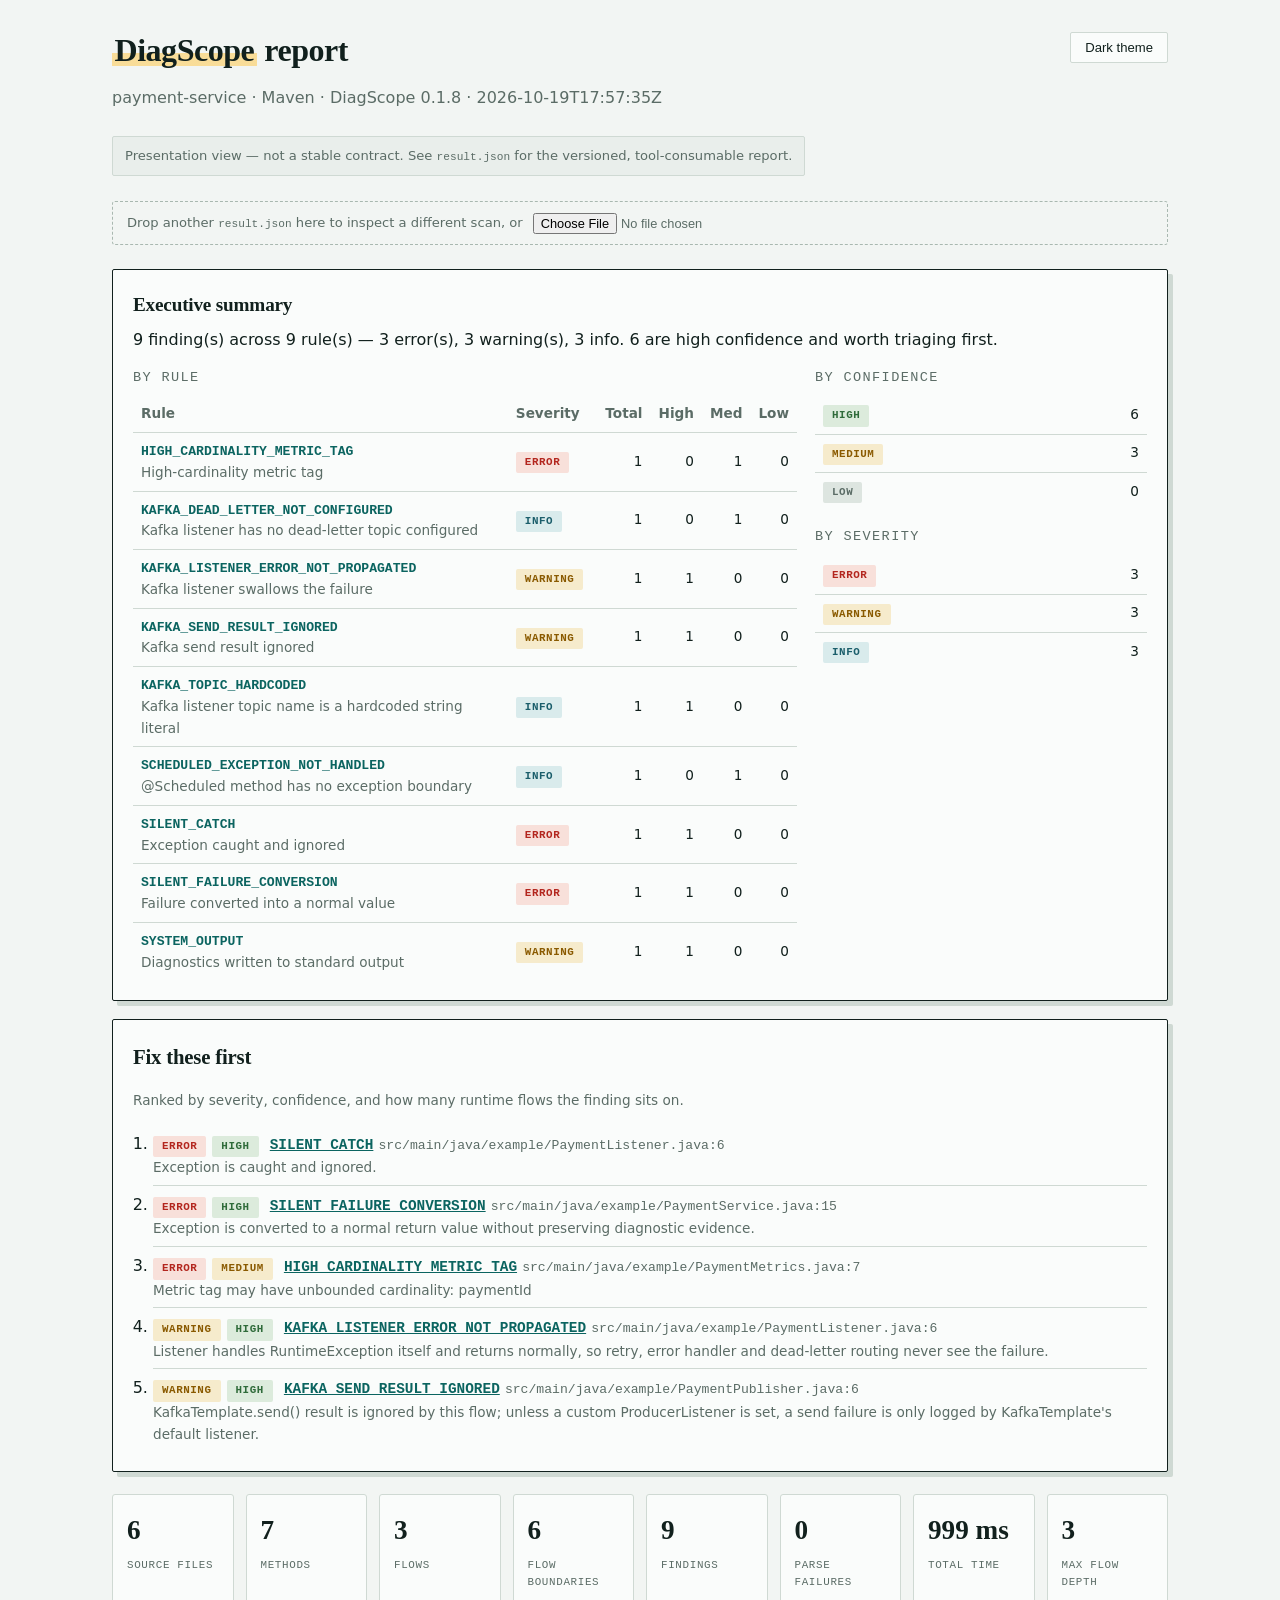
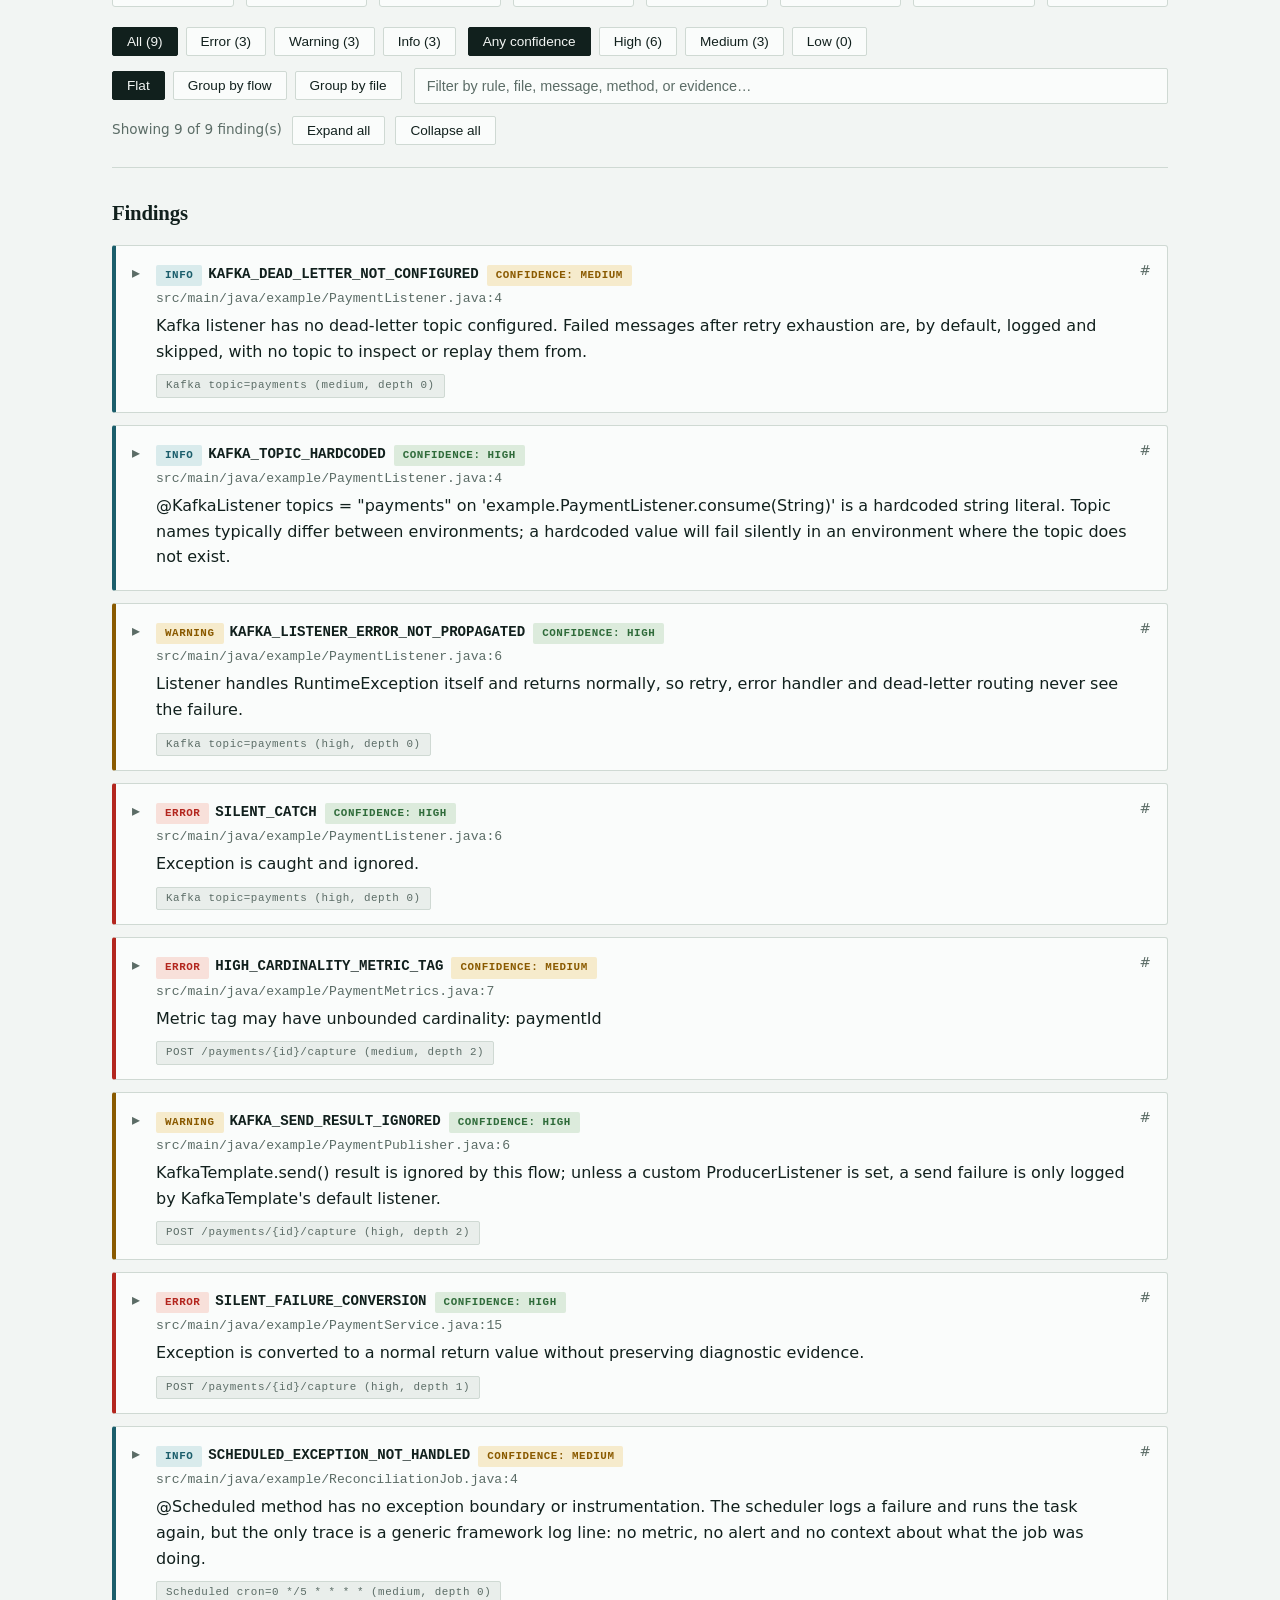
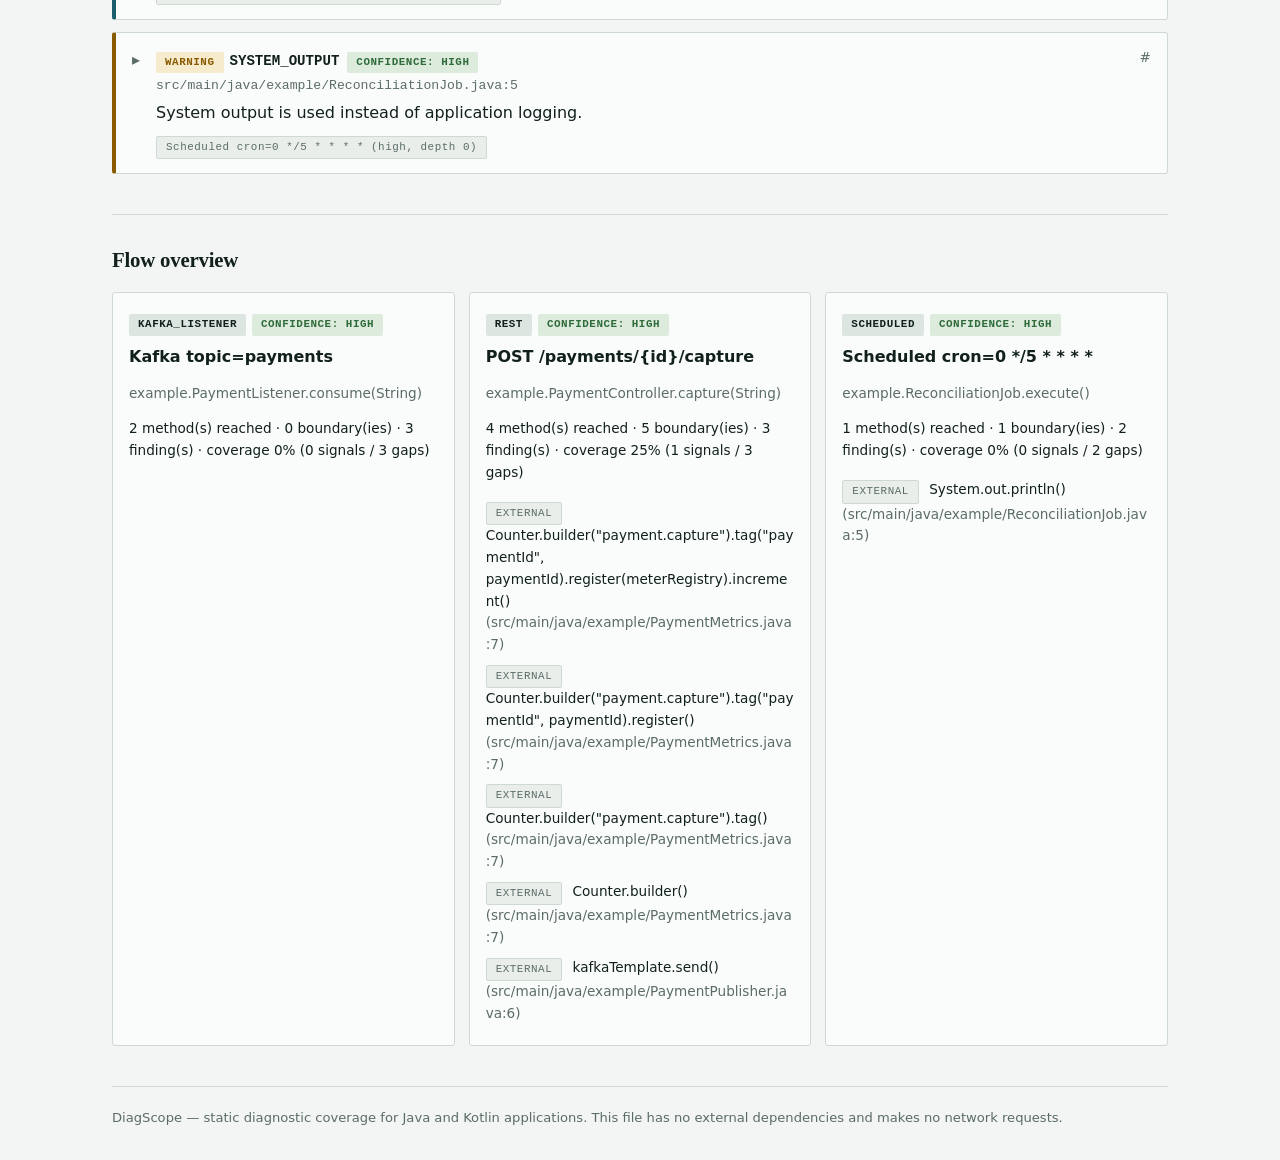
==== commit 86f202d7: "site: show 0.1.8 and regenerate the example report and its preview Co-Authored-By: Claude Sonnet 5.5" ====
--- a/example-report.html
+++ b/example-report.html
@@ -308,7 +308,7 @@
 
 <footer class="foot">DiagScope — static diagnostic coverage for Java and Kotlin applications. This file has no external dependencies and makes no network requests.</footer>
 
-<script id="diagscope-data" type="application/json">{"schemaVersion":"1.7-alpha.1","tool":{"name":"DiagScope","version":"0.1.7"},"project":{"name":"payment-service","root":"/tmp/claude-0/payment-service","buildSystem":"MAVEN","buildSystemName":"Maven","modules":["."]},"configuration":{"maxFlowDepth":3,"parallelism":4,"enabledEntrypointTypes":["KAFKA_LISTENER","REACTIVE_MESSAGE","REST","SCHEDULED"],"explicitClasspath":[],"additionalSourceRoots":[],"projectPolicy":{"ignoredPaths":[],"disabledRules":[],"severityOverrides":{},"sensitiveFields":[],"customLoggerTypes":[],"customEntrypointAnnotations":{}},"scanScope":{"configurationFile":"","baselineFile":"","baselineSuppressedFindings":0,"baselineRemovedFindings":0,"baselineFingerprintMigrations":0,"changedSince":"","changeScopeExcludedFindings":0,"waivedFindings":0,"expiredWaivers":0,"unusedWaivers":0}},"ruleVersions":{"AOP_ADVICE_NOT_APPLIED":"1.0.0","AOP_SELF_INVOCATION":"1.1.0","AOP_UNMANAGED_ADVICE_TARGET":"1.1.0","APPLICATION_CONTEXT_LOCATOR":"1.1.0","ASYNC_DEFAULT_EXECUTOR":"1.1.0","ASYNC_ON_PRIVATE_METHOD":"1.0.0","ASYNC_RESULT_UNOBSERVED":"1.0.0","ASYNC_VOID_RETURN":"1.0.1","AUTOWIRED_REQUIRED_FALSE_UNSAFE":"1.0.0","BCRYPT_CREATED_PER_CALL":"1.0.0","BLOCKING_CALL_IN_COROUTINE":"2.0.0","BLOCKING_CALL_IN_REACTIVE_CONTEXT":"1.1.0","BLOCKING_CALL_ON_COMMON_POOL":"1.0.0","BULKHEAD_WITHOUT_FALLBACK":"1.1.1","BULK_OPERATION_IN_LOOP":"1.0.1","CACHEABLE_ON_PRIVATE_METHOD":"1.1.0","CACHEABLE_ON_VOID_METHOD":"1.1.0","CACHE_EVICT_MISSING":"1.2.0","CACHE_EVICT_WITHOUT_ALL_ENTRIES_ON_VOID":"1.0.0","CACHE_NAME_MISMATCH":"1.1.0","CANCELLATION_EXCEPTION_SWALLOWED":"1.0.1","CAUSE_LOST_ON_RETHROW":"1.0.0","CHECK_THEN_ACT_ON_MAP":"1.0.1","CIRCUIT_BREAKER_WITHOUT_FALLBACK":"1.1.1","CLOCK_DEPENDENCY_NOT_INJECTED":"1.1.0","COMPLETABLEFUTURE_EXCEPTION_NOT_HANDLED":"1.0.0","COMPLETABLE_FUTURE_IN_REACTIVE_CONTEXT":"1.0.0","CONFIGURATION_PROPERTIES_NOT_VALIDATED":"1.0.0","COROUTINE_EXCEPTION_NOT_HANDLED":"1.1.0","CORS_WILDCARD_ORIGIN":"2.0.0","COUNT_DOWN_LATCH_NOT_IN_FINALLY":"1.0.0","DB_RESOURCE_CLOSE_NOT_GUARDED":"1.0.0","DELETE_ALL_WITHOUT_ID":"1.0.1","DRIVER_MANAGER_DATASOURCE_USED":"1.0.0","DUPLICATE_DIAGNOSTIC_SIGNAL":"1.0.0","DYNAMIC_METRIC_NAME":"1.0.0","EAGER_COLLECTION_FETCH":"1.0.0","ENTITY_EXPOSED_IN_REST_RESPONSE":"1.1.0","ENTITY_MANAGER_CLEAR_IN_TRANSACTION":"1.0.1","ENTITY_MANAGER_FIND_DEREFERENCE":"1.0.0","EVENT_LISTENER_ON_PRIVATE_METHOD":"2.0.0","EXCEPTION_CONSTRUCTOR_WITHOUT_MESSAGE":"1.0.0","EXCEPTION_SUPPRESSED_IN_FINALLY":"1.0.0","EXCESSIVE_METHOD_PARAMETERS":"1.0.0","EXECUTOR_NOT_SHUTDOWN":"1.0.0","FALLBACK_HIDES_FAILURE":"1.0.1","FEIGN_CLIENT_NO_FALLBACK":"1.1.0","FIELD_INJECTION_USED":"1.0.1","FLOW_EXCEPTION_NOT_CAUGHT":"1.1.0","FUTURE_GET_WITHOUT_TIMEOUT":"1.0.0","GENERIC_EXCEPTION_MESSAGE":"1.0.0","GOD_CLASS_DETECTED":"1.0.1","HIGH_CARDINALITY_METRIC_TAG":"1.1.0","HIGH_METHOD_COMPLEXITY":"2.0.0","HTTP_CLIENT_CREATED_PER_REQUEST":"1.1.0","HTTP_CLIENT_ERROR_DISCARDED":"1.1.0","HTTP_CLIENT_NO_ERROR_HANDLER":"1.0.0","HTTP_TIMEOUT_NOT_SET":"1.0.0","INTERRUPTED_EXCEPTION_SWALLOWED":"1.0.0","JDBC_RESOURCE_NOT_CLOSED":"1.2.0","JDBC_TEMPLATE_CONNECTION_ESCAPE":"1.1.0","JPA_BATCH_LOOP_WITHOUT_FLUSH_CLEAR":"1.0.1","JPA_ENTITY_MANAGER_NOT_CLOSED":"1.1.0","KAFKA_ACK_NOT_INVOKED":"1.1.0","KAFKA_CONSUMER_GROUP_HARDCODED":"1.0.1","KAFKA_DEAD_LETTER_NOT_CONFIGURED":"1.1.0","KAFKA_LISTENER_ERROR_NOT_PROPAGATED":"1.0.0","KAFKA_LISTENER_MANUAL_ACK_WRONG_MODE":"1.0.1","KAFKA_RETRY_WITHOUT_BACKOFF":"1.0.0","KAFKA_SEND_RESULT_IGNORED":"1.2.0","KAFKA_TOPIC_HARDCODED":"1.0.0","LAZY_BEAN_CIRCULAR_INDICATOR":"1.0.0","LOCK_NOT_RELEASED":"1.0.0","LOG_MESSAGE_STRING_CONCAT":"1.0.0","LOG_WITHOUT_THROWABLE":"1.0.0","MAP_GET_DEREFERENCED_WITHOUT_CHECK":"1.0.1","MASS_ASSIGNMENT_RISK":"1.1.0","MDC_CONTEXT_LOST":"1.0.0","METRIC_CREATED_IN_LOOP":"1.0.1","MISSING_BULKHEAD_ON_HTTP_CLIENT":"1.0.1","MISSING_PAGINATION":"1.1.1","MISSING_REQUEST_BODY_VALIDATION":"2.0.0","MISSING_RESPONSE_STATUS":"1.0.1","MISSING_TRANSACTION_ANNOTATION":"1.1.0","MULTIPLE_SCHEDULED_NO_THREAD_POOL":"1.0.0","MUTINY_FAILURE_RECOVERED_SILENTLY":"1.1.0","MUTINY_SUBSCRIPTION_FAILURE_UNOBSERVED":"1.0.1","NATIVE_QUERY_STRING_CONCAT":"1.0.0","N_PLUS_ONE_QUERY_RISK":"1.0.0","OBJECT_INPUT_STREAM_RISK":"1.0.0","OBJECT_MAPPER_CREATED_PER_REQUEST":"1.0.1","OPEN_REDIRECT_RISK":"1.0.0","OPTIONAL_GET_WITHOUT_CHECK":"1.0.0","OPTIONAL_OR_ELSE_NULL":"1.1.0","OUTBOX_PATTERN_MISSING":"1.0.0","PATH_TRAVERSAL_RISK":"1.0.0","PRINT_STACK_TRACE":"1.0.0","PROPAGATION_SUPPORTS_WRITE_RISK":"1.0.0","RANDOM_PER_CALL":"1.0.0","RATE_LIMITER_WITHOUT_FALLBACK":"1.0.2","REACTIVE_MESSAGE_ERROR_NOT_PROPAGATED":"1.0.0","REACTIVE_RESULT_DISCARDED":"1.0.0","READONLY_TRANSACTION_WRITE":"1.1.0","REFLECTIVE_ACCESS_IN_PRODUCTION":"1.0.1","REGEX_COMPILED_IN_LOOP":"1.0.1","REQUIRES_NEW_IN_LOOP":"1.0.0","RETRY_ON_ALL_EXCEPTIONS":"1.0.1","RETRY_WITHOUT_DIAGNOSTICS":"1.0.0","RUNBLOCKING_IN_SUSPEND":"1.0.0","SCHEDULED_EXCEPTION_NOT_HANDLED":"2.0.0","SCHEDULED_FIXED_RATE_TOO_AGGRESSIVE":"1.0.0","SCHEDULED_NON_VOID_RETURN":"1.1.0","SCHEDULED_NO_INITIAL_DELAY":"1.1.0","SCHEDULED_TASK_SWALLOWS_FAILURE":"1.0.0","SECRET_IN_STRING_LITERAL":"1.1.0","SEMAPHORE_RELEASE_NOT_IN_FINALLY":"1.0.0","SENSITIVE_HEADER_LOGGED":"1.0.0","SENSITIVE_PAYLOAD_LOGGED":"1.0.0","SEQUENTIAL_FUTURE_JOIN_IN_LOOP":"2.0.0","SILENT_CATCH":"1.1.0","SILENT_FAILURE_CONVERSION":"1.0.1","SIMPLE_DATE_FORMAT_PER_CALL":"1.0.0","SPAN_NOT_CLOSED":"1.0.1","STREAM_IO_NOT_CLOSED":"1.1.0","STRING_FORMAT_IN_LOOP":"1.0.0","SYSTEM_ENV_IN_BEAN":"1.0.0","SYSTEM_OUTPUT":"1.0.1","TEST_BROAD_EXPECTED_EXCEPTION":"1.0.0","TEST_DISABLED_WITHOUT_REASON":"1.0.0","TEST_SWALLOWS_EXCEPTION":"1.0.0","TEST_THREAD_SLEEP":"1.0.0","TEST_WITHOUT_ASSERTION":"1.0.0","THREAD_LOCAL_NOT_REMOVED":"1.1.0","THREAD_SLEEP_IN_FLOW":"1.0.0","TIMED_ON_PRIVATE_METHOD":"1.0.0","TIMER_STARTED_NOT_STOPPED":"1.0.0","TIMER_TASK_EXCEPTION_KILLS_TIMER":"1.0.1","TRANSACTIONAL_ASYNC_COMBINATION":"1.1.0","TRANSACTIONAL_EVENT_LISTENER_MISSING_PHASE":"2.0.0","TRANSACTIONAL_NO_ROLLBACK_FOR_EXCEPTION":"1.0.0","TRANSACTIONAL_ON_FINAL_METHOD":"1.0.1","TRANSACTIONAL_ON_INTERFACE":"2.0.0","TRANSACTIONAL_ON_REST_CONTROLLER":"2.1.0","TRANSACTIONAL_READONLY_MISSING":"1.0.1","TRANSACTION_ISOLATION_DANGEROUS":"1.1.0","TRANSACTION_WITH_HTTP_CALL":"1.0.0","TX_PROPAGATION_MISMATCH":"1.0.0","TX_ROLLBACK_SUPPRESSED":"1.2.0","UNBOUNDED_THREAD_POOL":"1.0.0","UNGUARDED_THREAD_CREATION":"1.0.1","VALUE_WITHOUT_DEFAULT":"1.1.0","VERTX_EXECUTE_BLOCKING_FAILURE_IGNORED":"1.0.0","VIRTUAL_THREAD_WITH_SYNCHRONIZED":"2.0.0","VIRTUAL_THREAD_WITH_THREAD_LOCAL":"1.0.0","XML_EXTERNAL_ENTITY_RISK":"1.0.0"},"analysisCapabilities":{"languages":{"java":"SUPPORTED","kotlin":"NOT_APPLICABLE"},"frameworks":{"spring":"SUPPORTED"},"features":{"restEntrypoints":"SUPPORTED","kafkaListeners":"SUPPORTED","reactiveMessages":"SUPPORTED","scheduledJobs":"SUPPORTED","springTransactions":"SUPPORTED","springAop":"PARTIAL","javaDependencyResolution":"NOT_CONFIGURED","kotlinDependencyResolution":"NOT_APPLICABLE"}},"statistics":{"sourceFiles":6,"parsedMethods":7,"entrypoints":3,"flows":3,"findings":9,"parseFailures":0,"identityConflicts":0,"droppedMethods":0,"projectAnalysisNanos":334452895,"flowConstructionNanos":8432314,"ruleExecutionNanos":65100261,"totalNanos":407986589},"summary":{"totalFindings":9,"bySeverity":{"ERROR":3,"WARNING":3,"INFO":3},"byConfidence":{"HIGH":6,"MEDIUM":3,"LOW":0},"byRule":[{"ruleId":"HIGH_CARDINALITY_METRIC_TAG","title":"High-cardinality metric tag","count":1,"highestSeverity":"ERROR","byConfidence":{"HIGH":0,"MEDIUM":1,"LOW":0}},{"ruleId":"KAFKA_DEAD_LETTER_NOT_CONFIGURED","title":"Kafka listener has no dead-letter topic configured","count":1,"highestSeverity":"INFO","byConfidence":{"HIGH":0,"MEDIUM":1,"LOW":0}},{"ruleId":"KAFKA_LISTENER_ERROR_NOT_PROPAGATED","title":"Kafka listener swallows the failure","count":1,"highestSeverity":"WARNING","byConfidence":{"HIGH":1,"MEDIUM":0,"LOW":0}},{"ruleId":"KAFKA_SEND_RESULT_IGNORED","title":"Kafka send result ignored","count":1,"highestSeverity":"WARNING","byConfidence":{"HIGH":1,"MEDIUM":0,"LOW":0}},{"ruleId":"KAFKA_TOPIC_HARDCODED","title":"Kafka listener topic name is a hardcoded string literal","count":1,"highestSeverity":"INFO","byConfidence":{"HIGH":1,"MEDIUM":0,"LOW":0}},{"ruleId":"SCHEDULED_EXCEPTION_NOT_HANDLED","title":"@Scheduled method has no exception boundary","count":1,"highestSeverity":"INFO","byConfidence":{"HIGH":0,"MEDIUM":1,"LOW":0}},{"ruleId":"SILENT_CATCH","title":"Exception caught and ignored","count":1,"highestSeverity":"ERROR","byConfidence":{"HIGH":1,"MEDIUM":0,"LOW":0}},{"ruleId":"SILENT_FAILURE_CONVERSION","title":"Failure converted into a normal value","count":1,"highestSeverity":"ERROR","byConfidence":{"HIGH":1,"MEDIUM":0,"LOW":0}},{"ruleId":"SYSTEM_OUTPUT","title":"Diagnostics written to standard output","count":1,"highestSeverity":"WARNING","byConfidence":{"HIGH":1,"MEDIUM":0,"LOW":0}}]},"groups":{"byFlow":[{"flowId":"KAFKA_LISTENER:example.PaymentListener.consume(String)","name":"Kafka topic=payments","type":"KAFKA_LISTENER","diagnosticCoverage":{"score":0,"instrumentationSignals":0,"evidenceDestroyingFindings":3,"loggingSignals":0,"metricSignals":0,"annotationSignals":0},"findingCount":3,"findings":["sha256:1af8214a79d36b210ba8b7ebcbdba79495bae367a5b6e4b8c3d0e9aafb089dee","sha256:2b0cc76372c5ffa66401c169fd80e1077e5be1ee780813545cba4a4bcbcabf46","sha256:ca8b525fe9ba3b47affcae8fbb54f3da6cf5ae169a5ab8ed78bbc475ad4eb621"]},{"flowId":"REST:example.PaymentController.capture(String)","name":"POST /payments/{id}/capture","type":"REST","diagnosticCoverage":{"score":25,"instrumentationSignals":1,"evidenceDestroyingFindings":3,"loggingSignals":0,"metricSignals":1,"annotationSignals":0},"findingCount":3,"findings":["sha256:3aec2e88d4983d5e2ca884e3bf3d3bf7d9bf492e1bc5400f2b910c48cc140885","sha256:487357adfb529ca342bf1d4eaa73b1e83f447e89c6e17e29bfcf6a43e4796187","sha256:bdf70fe3787c60619c05b2579edea1c40deda0aaad7471bf6f8772ba4721c35b"]},{"flowId":"SCHEDULED:example.ReconciliationJob.execute()","name":"Scheduled cron=0 */5 * * * *","type":"SCHEDULED","diagnosticCoverage":{"score":0,"instrumentationSignals":0,"evidenceDestroyingFindings":2,"loggingSignals":0,"metricSignals":0,"annotationSignals":0},"findingCount":2,"findings":["sha256:145a90869697ad5139e4d33a15d3860a411cadd19a336f703b17398a00abb981","sha256:693f99bbb716939c6aeb941e64c2c34edffe39e42ed9cc19644143a3bf94a04c"]}],"byFile":[{"file":"src/main/java/example/PaymentListener.java","findingCount":4,"findings":["sha256:1af8214a79d36b210ba8b7ebcbdba79495bae367a5b6e4b8c3d0e9aafb089dee","sha256:2b0cc76372c5ffa66401c169fd80e1077e5be1ee780813545cba4a4bcbcabf46","sha256:64f99fe2018fcf81d71f7d1ce494dbc7bebe9d8b99f280cf4410c5fb2509d6ee","sha256:ca8b525fe9ba3b47affcae8fbb54f3da6cf5ae169a5ab8ed78bbc475ad4eb621"]},{"file":"src/main/java/example/PaymentMetrics.java","findingCount":1,"findings":["sha256:3aec2e88d4983d5e2ca884e3bf3d3bf7d9bf492e1bc5400f2b910c48cc140885"]},{"file":"src/main/java/example/PaymentPublisher.java","findingCount":1,"findings":["sha256:487357adfb529ca342bf1d4eaa73b1e83f447e89c6e17e29bfcf6a43e4796187"]},{"file":"src/main/java/example/PaymentService.java","findingCount":1,"findings":["sha256:bdf70fe3787c60619c05b2579edea1c40deda0aaad7471bf6f8772ba4721c35b"]},{"file":"src/main/java/example/ReconciliationJob.java","findingCount":2,"findings":["sha256:145a90869697ad5139e4d33a15d3860a411cadd19a336f703b17398a00abb981","sha256:693f99bbb716939c6aeb941e64c2c34edffe39e42ed9cc19644143a3bf94a04c"]}]},"parseFailures":[],"identityConflicts":[],"aspects":[],"flows":[{"id":"KAFKA_LISTENER:example.PaymentListener.consume(String)","type":"KAFKA_LISTENER","name":"Kafka topic=payments","method":"example.PaymentListener.consume(String)","module":"","location":{"file":"src/main/java/example/PaymentListener.java","startLine":4,"endLine":7},"confidence":"HIGH","diagnosticCoverage":{"score":0,"instrumentationSignals":0,"evidenceDestroyingFindings":3,"loggingSignals":0,"metricSignals":0,"annotationSignals":0},"methods":[{"method":"example.PaymentListener.consume(String)","location":{"file":"src/main/java/example/PaymentListener.java","startLine":4,"endLine":7},"depth":0,"confidence":"HIGH","path":["example.PaymentListener.consume(String)"]},{"method":"example.PaymentListener.process(String)","location":{"file":"src/main/java/example/PaymentListener.java","startLine":8,"endLine":8},"depth":1,"confidence":"HIGH","path":["example.PaymentListener.consume(String)","example.PaymentListener.process(String)"]}],"edges":[{"caller":"example.PaymentListener.consume(String)","callee":"example.PaymentListener.process(String)","call":"process()","location":{"file":"src/main/java/example/PaymentListener.java","startLine":6,"endLine":6},"depth":0,"confidence":"HIGH","resolutionReason":"SAME_CLASS"}],"boundaryCount":0,"boundaries":[]},{"id":"REST:example.PaymentController.capture(String)","type":"REST","name":"POST /payments/{id}/capture","method":"example.PaymentController.capture(String)","module":"","location":{"file":"src/main/java/example/PaymentController.java","startLine":8,"endLine":9},"confidence":"HIGH","diagnosticCoverage":{"score":25,"instrumentationSignals":1,"evidenceDestroyingFindings":3,"loggingSignals":0,"metricSignals":1,"annotationSignals":0},"methods":[{"method":"example.PaymentController.capture(String)","location":{"file":"src/main/java/example/PaymentController.java","startLine":8,"endLine":9},"depth":0,"confidence":"HIGH","path":["example.PaymentController.capture(String)"]},{"method":"example.PaymentService.capture(String)","location":{"file":"src/main/java/example/PaymentService.java","startLine":10,"endLine":18},"depth":1,"confidence":"HIGH","path":["example.PaymentController.capture(String)","example.PaymentService.capture(String)"]},{"method":"example.PaymentMetrics.record(String)","location":{"file":"src/main/java/example/PaymentMetrics.java","startLine":6,"endLine":8},"depth":2,"confidence":"HIGH","path":["example.PaymentController.capture(String)","example.PaymentService.capture(String)","example.PaymentMetrics.record(String)"]},{"method":"example.PaymentPublisher.publish(String)","location":{"file":"src/main/java/example/PaymentPublisher.java","startLine":6,"endLine":6},"depth":2,"confidence":"HIGH","path":["example.PaymentController.capture(String)","example.PaymentService.capture(String)","example.PaymentPublisher.publish(String)"]}],"edges":[{"caller":"example.PaymentController.capture(String)","callee":"example.PaymentService.capture(String)","call":"paymentService.capture()","location":{"file":"src/main/java/example/PaymentController.java","startLine":9,"endLine":9},"depth":0,"confidence":"HIGH","resolutionReason":"DECLARED_RECEIVER"},{"caller":"example.PaymentService.capture(String)","callee":"example.PaymentMetrics.record(String)","call":"paymentMetrics.record()","location":{"file":"src/main/java/example/PaymentService.java","startLine":12,"endLine":12},"depth":1,"confidence":"HIGH","resolutionReason":"DECLARED_RECEIVER"},{"caller":"example.PaymentService.capture(String)","callee":"example.PaymentPublisher.publish(String)","call":"paymentPublisher.publish()","location":{"file":"src/main/java/example/PaymentService.java","startLine":13,"endLine":13},"depth":1,"confidence":"HIGH","resolutionReason":"DECLARED_RECEIVER"},{"caller":"example.PaymentMetrics.record(String)","callee":null,"call":"Counter.builder(\"payment.capture\").tag(\"paymentId\", paymentId).register(meterRegistry).increment()","location":{"file":"src/main/java/example/PaymentMetrics.java","startLine":7,"endLine":7},"depth":2,"confidence":"HIGH","resolutionReason":"EXTERNAL"},{"caller":"example.PaymentMetrics.record(String)","callee":null,"call":"Counter.builder(\"payment.capture\").tag(\"paymentId\", paymentId).register()","location":{"file":"src/main/java/example/PaymentMetrics.java","startLine":7,"endLine":7},"depth":2,"confidence":"HIGH","resolutionReason":"EXTERNAL"},{"caller":"example.PaymentMetrics.record(String)","callee":null,"call":"Counter.builder(\"payment.capture\").tag()","location":{"file":"src/main/java/example/PaymentMetrics.java","startLine":7,"endLine":7},"depth":2,"confidence":"HIGH","resolutionReason":"EXTERNAL"},{"caller":"example.PaymentMetrics.record(String)","callee":null,"call":"Counter.builder()","location":{"file":"src/main/java/example/PaymentMetrics.java","startLine":7,"endLine":7},"depth":2,"confidence":"HIGH","resolutionReason":"EXTERNAL"},{"caller":"example.PaymentPublisher.publish(String)","callee":null,"call":"kafkaTemplate.send()","location":{"file":"src/main/java/example/PaymentPublisher.java","startLine":6,"endLine":6},"depth":2,"confidence":"HIGH","resolutionReason":"EXTERNAL"}],"boundaryCount":5,"boundaries":[{"caller":"example.PaymentMetrics.record(String)","callee":null,"call":"Counter.builder(\"payment.capture\").tag(\"paymentId\", paymentId).register(meterRegistry).increment()","location":{"file":"src/main/java/example/PaymentMetrics.java","startLine":7,"endLine":7},"depth":2,"confidence":"HIGH","resolutionReason":"EXTERNAL"},{"caller":"example.PaymentMetrics.record(String)","callee":null,"call":"Counter.builder(\"payment.capture\").tag(\"paymentId\", paymentId).register()","location":{"file":"src/main/java/example/PaymentMetrics.java","startLine":7,"endLine":7},"depth":2,"confidence":"HIGH","resolutionReason":"EXTERNAL"},{"caller":"example.PaymentMetrics.record(String)","callee":null,"call":"Counter.builder(\"payment.capture\").tag()","location":{"file":"src/main/java/example/PaymentMetrics.java","startLine":7,"endLine":7},"depth":2,"confidence":"HIGH","resolutionReason":"EXTERNAL"},{"caller":"example.PaymentMetrics.record(String)","callee":null,"call":"Counter.builder()","location":{"file":"src/main/java/example/PaymentMetrics.java","startLine":7,"endLine":7},"depth":2,"confidence":"HIGH","resolutionReason":"EXTERNAL"},{"caller":"example.PaymentPublisher.publish(String)","callee":null,"call":"kafkaTemplate.send()","location":{"file":"src/main/java/example/PaymentPublisher.java","startLine":6,"endLine":6},"depth":2,"confidence":"HIGH","resolutionReason":"EXTERNAL"}]},{"id":"SCHEDULED:example.ReconciliationJob.execute()","type":"SCHEDULED","name":"Scheduled cron=0 */5 * * * *","method":"example.ReconciliationJob.execute()","module":"","location":{"file":"src/main/java/example/ReconciliationJob.java","startLine":4,"endLine":5},"confidence":"HIGH","diagnosticCoverage":{"score":0,"instrumentationSignals":0,"evidenceDestroyingFindings":2,"loggingSignals":0,"metricSignals":0,"annotationSignals":0},"methods":[{"method":"example.ReconciliationJob.execute()","location":{"file":"src/main/java/example/ReconciliationJob.java","startLine":4,"endLine":5},"depth":0,"confidence":"HIGH","path":["example.ReconciliationJob.execute()"]}],"edges":[{"caller":"example.ReconciliationJob.execute()","callee":null,"call":"System.out.println()","location":{"file":"src/main/java/example/ReconciliationJob.java","startLine":5,"endLine":5},"depth":0,"confidence":"HIGH","resolutionReason":"EXTERNAL"}],"boundaryCount":1,"boundaries":[{"caller":"example.ReconciliationJob.execute()","callee":null,"call":"System.out.println()","location":{"file":"src/main/java/example/ReconciliationJob.java","startLine":5,"endLine":5},"depth":0,"confidence":"HIGH","resolutionReason":"EXTERNAL"}]}],"findings":[{"fingerprint":"sha256:2b0cc76372c5ffa66401c169fd80e1077e5be1ee780813545cba4a4bcbcabf46","fingerprintVersion":2,"ruleId":"KAFKA_DEAD_LETTER_NOT_CONFIGURED","severity":"INFO","confidence":"MEDIUM","location":{"file":"src/main/java/example/PaymentListener.java","startLine":4,"endLine":7},"message":"Kafka listener has no dead-letter topic configured. Failed messages after retry exhaustion are, by default, logged and skipped, with no topic to inspect or replay them from.","recommendation":"Configure a DeadLetterPublishingRecoverer in a DefaultErrorHandler bean, or set the errorHandler attribute on @KafkaListener. This ensures failed messages are preserved for inspection and replay.","remediation":{"language":"java","snippet":"@Bean\npublic DefaultErrorHandler errorHandler(KafkaTemplate\u003cString, Object\u003e template) {\n    var recoverer = new DeadLetterPublishingRecoverer(template);\n    var backoff = new ExponentialBackOff(1000L, 2.0);\n    backoff.setMaxElapsedTime(30_000L);\n    return new DefaultErrorHandler(recoverer, backoff);\n}","note":"Register the DefaultErrorHandler as a @Bean so all listeners inherit it without per-listener errorHandler attributes. Adapt names and domain fields, then review the change in context."},"explanation":{"title":"Kafka listener has no dead-letter topic configured","whatItMeans":"A @KafkaListener method has no errorHandler attribute and no DeadLetterPublishingRecoverer visible at its call site.","whyItMatters":"With Spring Kafka's default error handler a record that keeps failing is retried a few times and then logged at ERROR and skipped. It is not silent, but the payload survives only in the log: there is no topic to inspect or replay it from.","howDetected":"The @KafkaListener annotation has no errorHandler attribute, and no invocation in the method body references a dead-letter recoverer by name (DeadLetterPublishingRecoverer, DLT, DLQ)."},"confidenceRationale":"MEDIUM — the evidence is explicit, but part of the reasoning depends on resolution that static analysis cannot fully prove (interface or proxy dispatch, framework wiring, or a pointcut approximation). Confirm the runtime wiring before acting.","relatedFlows":[{"id":"KAFKA_LISTENER:example.PaymentListener.consume(String)","name":"Kafka topic=payments","type":"KAFKA_LISTENER","confidence":"MEDIUM","depth":0,"affectedMethod":"example.PaymentListener.consume(String)","path":["example.PaymentListener.consume(String)"]}],"affectedMethods":["example.PaymentListener.consume(String)"],"evidence":{"errorHandlerSet":"false","method":"example.PaymentListener.consume(String)"},"snippet":{"highlightedStartLine":4,"highlightedEndLine":7,"lines":[{"number":1,"content":"package example;"},{"number":2,"content":""},{"number":3,"content":"public class PaymentListener {"},{"number":4,"content":"    @KafkaListener(topics = \"payments\")"},{"number":5,"content":"    public void consume(String event) {"},{"number":6,"content":"        try { process(event); } catch (RuntimeException e) { }"},{"number":7,"content":"    }"},{"number":8,"content":"    private void process(String event) { }"},{"number":9,"content":"}"}]}},{"fingerprint":"sha256:64f99fe2018fcf81d71f7d1ce494dbc7bebe9d8b99f280cf4410c5fb2509d6ee","fingerprintVersion":2,"ruleId":"KAFKA_TOPIC_HARDCODED","severity":"INFO","confidence":"HIGH","location":{"file":"src/main/java/example/PaymentListener.java","startLine":4,"endLine":7},"message":"@KafkaListener topics = \"payments\" on 'example.PaymentListener.consume(String)' is a hardcoded string literal. Topic names typically differ between environments; a hardcoded value will fail silently in an environment where the topic does not exist.","recommendation":"Replace the literal topic name with a property placeholder: @KafkaListener(topics = \"${kafka.topics.payment-events}\"). Define the property in each environment's configuration file (application-dev.yml, application-prod.yml) so the listener automatically subscribes to the correct topic per environment.","explanation":{"title":"Kafka listener topic name is a hardcoded string literal","whatItMeans":"A @KafkaListener topics attribute contains a plain string literal instead of a property placeholder (${kafka.topic.name}). Topic names typically differ between environments.","whyItMatters":"In a deployment to an environment where the hardcoded topic does not exist, the listener silently receives no messages. The failure is discovered only when downstream business metrics are missing — a slow feedback loop that is hard to correlate with the deployment event.","howDetected":"The @KafkaListener annotation has a topics attribute whose value does not contain a ${…} placeholder pattern. Listeners with no topics attribute (e.g. those using topicPattern or @KafkaHandler class-level setup) are not flagged."},"confidenceRationale":"HIGH — the evidence is explicit in the source and the call path from the entrypoint was resolved without ambiguity. Treat it as a real finding.","relatedFlows":[],"affectedMethods":[],"evidence":{"declaringType":"example.PaymentListener","method":"example.PaymentListener.consume(String)","topics":"payments"},"snippet":{"highlightedStartLine":4,"highlightedEndLine":7,"lines":[{"number":1,"content":"package example;"},{"number":2,"content":""},{"number":3,"content":"public class PaymentListener {"},{"number":4,"content":"    @KafkaListener(topics = \"payments\")"},{"number":5,"content":"    public void consume(String event) {"},{"number":6,"content":"        try { process(event); } catch (RuntimeException e) { }"},{"number":7,"content":"    }"},{"number":8,"content":"    private void process(String event) { }"},{"number":9,"content":"}"}]}},{"fingerprint":"sha256:ca8b525fe9ba3b47affcae8fbb54f3da6cf5ae169a5ab8ed78bbc475ad4eb621","fingerprintVersion":2,"ruleId":"KAFKA_LISTENER_ERROR_NOT_PROPAGATED","severity":"WARNING","confidence":"HIGH","location":{"file":"src/main/java/example/PaymentListener.java","startLine":6,"endLine":6},"message":"Listener handles RuntimeException itself and returns normally, so retry, error handler and dead-letter routing never see the failure.","recommendation":"Rethrow the failure (or wrap it) so the container error handler, @RetryableTopic or the DLT can act on it.","explanation":{"title":"Kafka listener swallows the failure","whatItMeans":"A listener catches an exception and does not rethrow it.","whyItMatters":"The container never sees the error, so error handlers, retries, and dead-letter routing are all skipped and the record is silently dropped.","howDetected":"A catch block inside a @KafkaListener/@KafkaHandler method that neither rethrows nor records the failure."},"confidenceRationale":"HIGH — the evidence is explicit in the source and the call path from the entrypoint was resolved without ambiguity. Treat it as a real finding.","relatedFlows":[{"id":"KAFKA_LISTENER:example.PaymentListener.consume(String)","name":"Kafka topic=payments","type":"KAFKA_LISTENER","confidence":"HIGH","depth":0,"affectedMethod":"example.PaymentListener.consume(String)","path":["example.PaymentListener.consume(String)"]}],"affectedMethods":["example.PaymentListener.consume(String)"],"evidence":{"entrypoint":"Kafka topic=payments","exceptionType":"RuntimeException","logged":"false","method":"example.PaymentListener.consume(String)"},"snippet":{"highlightedStartLine":6,"highlightedEndLine":6,"lines":[{"number":3,"content":"public class PaymentListener {"},{"number":4,"content":"    @KafkaListener(topics = \"payments\")"},{"number":5,"content":"    public void consume(String event) {"},{"number":6,"content":"        try { process(event); } catch (RuntimeException e) { }"},{"number":7,"content":"    }"},{"number":8,"content":"    private void process(String event) { }"},{"number":9,"content":"}"}]}},{"fingerprint":"sha256:1af8214a79d36b210ba8b7ebcbdba79495bae367a5b6e4b8c3d0e9aafb089dee","fingerprintVersion":2,"ruleId":"SILENT_CATCH","severity":"ERROR","confidence":"HIGH","location":{"file":"src/main/java/example/PaymentListener.java","startLine":6,"endLine":6},"message":"Exception is caught and ignored.","recommendation":"Log, propagate, preserve the cause, or use an explicit DiagScope suppression with a reason.","remediation":{"language":"java","snippet":"catch (SomeException exception) {\n    logger.error(\"Operation failed for {}\", operationId, exception);\n    throw new ServiceException(\"Operation failed\", exception);\n}","note":"At a boundary where propagation is not possible, log and record a metric; never leave the block empty. Adapt names and domain fields, then review the change in context."},"explanation":{"title":"Exception caught and ignored","whatItMeans":"An exception is caught in a block that does nothing with it: no log, no rethrow, no recovery action recorded.","whyItMatters":"The failure disappears at this line. The caller keeps running as if the operation succeeded, and no trace of the original error reaches logs or traces.","howDetected":"The catch block body is empty (or only contains comments) and carries no DiagScope suppression."},"confidenceRationale":"HIGH — the evidence is explicit in the source and the call path from the entrypoint was resolved without ambiguity. Treat it as a real finding.","relatedFlows":[{"id":"KAFKA_LISTENER:example.PaymentListener.consume(String)","name":"Kafka topic=payments","type":"KAFKA_LISTENER","confidence":"HIGH","depth":0,"affectedMethod":"example.PaymentListener.consume(String)","path":["example.PaymentListener.consume(String)"]}],"affectedMethods":["example.PaymentListener.consume(String)"],"evidence":{"exceptionType":"RuntimeException","method":"example.PaymentListener.consume(String)"},"snippet":{"highlightedStartLine":6,"highlightedEndLine":6,"lines":[{"number":3,"content":"public class PaymentListener {"},{"number":4,"content":"    @KafkaListener(topics = \"payments\")"},{"number":5,"content":"    public void consume(String event) {"},{"number":6,"content":"        try { process(event); } catch (RuntimeException e) { }"},{"number":7,"content":"    }"},{"number":8,"content":"    private void process(String event) { }"},{"number":9,"content":"}"}]}},{"fingerprint":"sha256:3aec2e88d4983d5e2ca884e3bf3d3bf7d9bf492e1bc5400f2b910c48cc140885","fingerprintVersion":2,"ruleId":"HIGH_CARDINALITY_METRIC_TAG","severity":"ERROR","confidence":"MEDIUM","location":{"file":"src/main/java/example/PaymentMetrics.java","startLine":7,"endLine":7},"message":"Metric tag may have unbounded cardinality: paymentId","recommendation":"Keep unique identifiers in logs or traces and use bounded dimensions in metrics.","explanation":{"title":"High-cardinality metric tag","whatItMeans":"A metric tag value comes from unbounded data such as an id, a user input, or a message payload.","whyItMatters":"Each distinct value creates a new time series, which inflates cost and can degrade or break the metrics backend exactly during an incident.","howDetected":"The tag value is not a literal, constant, or enum, and resolves to a caller-supplied or dynamically computed expression."},"confidenceRationale":"MEDIUM — the evidence is explicit, but part of the reasoning depends on resolution that static analysis cannot fully prove (interface or proxy dispatch, framework wiring, or a pointcut approximation). Confirm the runtime wiring before acting.","relatedFlows":[{"id":"REST:example.PaymentController.capture(String)","name":"POST /payments/{id}/capture","type":"REST","confidence":"MEDIUM","depth":2,"affectedMethod":"example.PaymentMetrics.record(String)","path":["example.PaymentController.capture(String)","example.PaymentService.capture(String)","example.PaymentMetrics.record(String)"]}],"affectedMethods":["example.PaymentController.capture(String)","example.PaymentMetrics.record(String)","example.PaymentService.capture(String)"],"evidence":{"method":"example.PaymentMetrics.record(String)","micrometerConfirmed":"true","tag":"paymentId","value":"paymentId","valueProvenance":"PARAMETER","valueType":"String"},"snippet":{"highlightedStartLine":7,"highlightedEndLine":7,"lines":[{"number":4,"content":"    private final MeterRegistry meterRegistry;"},{"number":5,"content":"    public PaymentMetrics(MeterRegistry meterRegistry) { this.meterRegistry = meterRegistry; }"},{"number":6,"content":"    public void record(String paymentId) {"},{"number":7,"content":"        Counter.builder(\"payment.capture\").tag(\"paymentId\", paymentId).register(meterRegistry).increment();"},{"number":8,"content":"    }"},{"number":9,"content":"}"}]}},{"fingerprint":"sha256:487357adfb529ca342bf1d4eaa73b1e83f447e89c6e17e29bfcf6a43e4796187","fingerprintVersion":2,"ruleId":"KAFKA_SEND_RESULT_IGNORED","severity":"WARNING","confidence":"HIGH","location":{"file":"src/main/java/example/PaymentPublisher.java","startLine":6,"endLine":6},"message":"KafkaTemplate.send() result is ignored by this flow; unless a custom ProducerListener is set, a send failure is only logged by KafkaTemplate's default listener.","recommendation":"Verify whether the flow requires broker acknowledgement or explicit asynchronous failure handling.","remediation":{"language":"java","snippet":"kafkaTemplate.send(topic, payload).whenComplete((result, error) -\u003e {\n    if (error != null) logger.error(\"Kafka send failed for {}\", messageId, error);\n});","note":"A ProducerListener configured centrally is also valid; avoid duplicate callbacks. Adapt names and domain fields, then review the change in context."},"explanation":{"title":"Kafka send result ignored","whatItMeans":"The asynchronous result of a Kafka producer send is discarded.","whyItMatters":"A broker-side failure completes the future exceptionally and is never observed, so the message is lost while the code reports success.","howDetected":"The send() result is neither assigned, chained with a completion callback, awaited, nor returned, and no producer listener was detected."},"confidenceRationale":"HIGH — the evidence is explicit in the source and the call path from the entrypoint was resolved without ambiguity. Treat it as a real finding.","relatedFlows":[{"id":"REST:example.PaymentController.capture(String)","name":"POST /payments/{id}/capture","type":"REST","confidence":"HIGH","depth":2,"affectedMethod":"example.PaymentPublisher.publish(String)","path":["example.PaymentController.capture(String)","example.PaymentService.capture(String)","example.PaymentPublisher.publish(String)"]}],"affectedMethods":["example.PaymentController.capture(String)","example.PaymentPublisher.publish(String)","example.PaymentService.capture(String)"],"evidence":{"method":"example.PaymentPublisher.publish(String)","producerListenerVisible":"false","receiverType":"KafkaTemplate","resultUsage":"IGNORED","scope":"kafkaTemplate"},"snippet":{"highlightedStartLine":6,"highlightedEndLine":6,"lines":[{"number":3,"content":"public class PaymentPublisher {"},{"number":4,"content":"    private final KafkaTemplate kafkaTemplate;"},{"number":5,"content":"    public PaymentPublisher(KafkaTemplate kafkaTemplate) { this.kafkaTemplate = kafkaTemplate; }"},{"number":6,"content":"    public void publish(String paymentId) { kafkaTemplate.send(\"payments\", paymentId); }"},{"number":7,"content":"}"}]}},{"fingerprint":"sha256:bdf70fe3787c60619c05b2579edea1c40deda0aaad7471bf6f8772ba4721c35b","fingerprintVersion":2,"ruleId":"SILENT_FAILURE_CONVERSION","severity":"ERROR","confidence":"HIGH","location":{"file":"src/main/java/example/PaymentService.java","startLine":15,"endLine":17},"message":"Exception is converted to a normal return value without preserving diagnostic evidence.","recommendation":"Preserve the cause, emit a diagnostic signal, or return a result containing a stable failure code.","explanation":{"title":"Failure converted into a normal value","whatItMeans":"An exception is caught and turned into a benign result such as null, an empty collection, false, or a default value.","whyItMatters":"Downstream code cannot distinguish 'no data' from 'the call failed', so the incident surfaces later as wrong data instead of as an error.","howDetected":"The catch block returns a constant or empty value and never logs, rethrows, or records the cause."},"confidenceRationale":"HIGH — the evidence is explicit in the source and the call path from the entrypoint was resolved without ambiguity. Treat it as a real finding.","relatedFlows":[{"id":"REST:example.PaymentController.capture(String)","name":"POST /payments/{id}/capture","type":"REST","confidence":"HIGH","depth":1,"affectedMethod":"example.PaymentService.capture(String)","path":["example.PaymentController.capture(String)","example.PaymentService.capture(String)"]}],"affectedMethods":["example.PaymentController.capture(String)","example.PaymentService.capture(String)"],"evidence":{"method":"example.PaymentService.capture(String)","returnedExpression":"false"},"snippet":{"highlightedStartLine":15,"highlightedEndLine":17,"lines":[{"number":12,"content":"            paymentMetrics.record(paymentId);"},{"number":13,"content":"            paymentPublisher.publish(paymentId);"},{"number":14,"content":"            return true;"},{"number":15,"content":"        } catch (RuntimeException exception) {"},{"number":16,"content":"            return false;"},{"number":17,"content":"        }"},{"number":18,"content":"    }"},{"number":19,"content":"}"}]}},{"fingerprint":"sha256:693f99bbb716939c6aeb941e64c2c34edffe39e42ed9cc19644143a3bf94a04c","fingerprintVersion":2,"ruleId":"SCHEDULED_EXCEPTION_NOT_HANDLED","severity":"INFO","confidence":"MEDIUM","location":{"file":"src/main/java/example/ReconciliationJob.java","startLine":4,"endLine":5},"message":"@Scheduled method has no exception boundary or instrumentation. The scheduler logs a failure and runs the task again, but the only trace is a generic framework log line: no metric, no alert and no context about what the job was doing.","recommendation":"Record failures with job context: catch, log the job name and input and rethrow or count it, annotate the method with @Timed/@Observed, or configure the TaskScheduler with an ErrorHandler that reports every scheduler failure centrally.","explanation":{"title":"@Scheduled method has no exception boundary","whatItMeans":"A @Scheduled method has no try/catch block and no instrumentation annotation, leaving any exception to propagate directly to the scheduler.","whyItMatters":"The scheduler logs the exception and runs the task again, so the failure is not lost. But the only trace is a generic framework log line: no metric, no alert and no job-level context. A job that fails on every run looks the same as a quiet one until someone reads the logs. (A task that really stops after one exception is a java.util.Timer, reported by TIMER_TASK_EXCEPTION_KILLS_TIMER.)","howDetected":"A @Scheduled method that has no catch blocks, carries no instrumentation annotation, and makes at least one external method call."},"confidenceRationale":"MEDIUM — the evidence is explicit, but part of the reasoning depends on resolution that static analysis cannot fully prove (interface or proxy dispatch, framework wiring, or a pointcut approximation). Confirm the runtime wiring before acting.","relatedFlows":[{"id":"SCHEDULED:example.ReconciliationJob.execute()","name":"Scheduled cron=0 */5 * * * *","type":"SCHEDULED","confidence":"MEDIUM","depth":0,"affectedMethod":"example.ReconciliationJob.execute()","path":["example.ReconciliationJob.execute()"]}],"affectedMethods":["example.ReconciliationJob.execute()"],"evidence":{"method":"example.ReconciliationJob.execute()"},"snippet":{"highlightedStartLine":4,"highlightedEndLine":5,"lines":[{"number":1,"content":"package example;"},{"number":2,"content":""},{"number":3,"content":"public class ReconciliationJob {"},{"number":4,"content":"    @Scheduled(cron = \"0 */5 * * * *\")"},{"number":5,"content":"    public void execute() { System.out.println(\"running\"); }"},{"number":6,"content":"}"}]}},{"fingerprint":"sha256:145a90869697ad5139e4d33a15d3860a411cadd19a336f703b17398a00abb981","fingerprintVersion":2,"ruleId":"SYSTEM_OUTPUT","severity":"WARNING","confidence":"HIGH","location":{"file":"src/main/java/example/ReconciliationJob.java","startLine":5,"endLine":5},"message":"System output is used instead of application logging.","recommendation":"Use the configured logger so the message participates in structured production telemetry.","remediation":{"language":"java","snippet":"logger.info(\"Operation completed for {}\", operationId);","note":"Use the application's configured logger and a stable, structured message. Adapt names and domain fields, then review the change in context."},"explanation":{"title":"Diagnostics written to standard output","whatItMeans":"Diagnostic text is written with System.out or System.err instead of the logger.","whyItMatters":"The message escapes log routing, sampling, and correlation, so it cannot be searched or alerted on when the incident happens.","howDetected":"A direct call to System.out/System.err print/println on a reachable path. Methods of a @Command class and main methods are skipped: the output of a command-line program is its product."},"confidenceRationale":"HIGH — the evidence is explicit in the source and the call path from the entrypoint was resolved without ambiguity. Treat it as a real finding.","relatedFlows":[{"id":"SCHEDULED:example.ReconciliationJob.execute()","name":"Scheduled cron=0 */5 * * * *","type":"SCHEDULED","confidence":"HIGH","depth":0,"affectedMethod":"example.ReconciliationJob.execute()","path":["example.ReconciliationJob.execute()"]}],"affectedMethods":["example.ReconciliationJob.execute()"],"evidence":{"method":"example.ReconciliationJob.execute()"},"snippet":{"highlightedStartLine":5,"highlightedEndLine":5,"lines":[{"number":2,"content":""},{"number":3,"content":"public class ReconciliationJob {"},{"number":4,"content":"    @Scheduled(cron = \"0 */5 * * * *\")"},{"number":5,"content":"    public void execute() { System.out.println(\"running\"); }"},{"number":6,"content":"}"}]}}],"generatedAt":"2026-10-18T19:54:37Z"}</script>
+<script id="diagscope-data" type="application/json">{"schemaVersion":"1.7-alpha.1","tool":{"name":"DiagScope","version":"0.1.8"},"project":{"name":"payment-service","root":"/tmp/claude-0/payment-service","buildSystem":"MAVEN","buildSystemName":"Maven","modules":["."]},"configuration":{"maxFlowDepth":3,"parallelism":4,"enabledEntrypointTypes":["KAFKA_LISTENER","REACTIVE_MESSAGE","REST","SCHEDULED"],"explicitClasspath":[],"additionalSourceRoots":[],"projectPolicy":{"ignoredPaths":[],"disabledRules":[],"severityOverrides":{},"sensitiveFields":[],"customLoggerTypes":[],"customEntrypointAnnotations":{}},"scanScope":{"configurationFile":"","baselineFile":"","baselineSuppressedFindings":0,"baselineRemovedFindings":0,"baselineFingerprintMigrations":0,"changedSince":"","changeScopeExcludedFindings":0,"waivedFindings":0,"expiredWaivers":0,"unusedWaivers":0}},"ruleVersions":{"AOP_ADVICE_NOT_APPLIED":"1.0.0","AOP_SELF_INVOCATION":"1.1.0","AOP_UNMANAGED_ADVICE_TARGET":"1.1.0","APPLICATION_CONTEXT_LOCATOR":"1.1.0","ASYNC_DEFAULT_EXECUTOR":"1.1.0","ASYNC_ON_PRIVATE_METHOD":"1.0.0","ASYNC_RESULT_UNOBSERVED":"1.1.0","ASYNC_VOID_RETURN":"1.0.1","AUTOWIRED_REQUIRED_FALSE_UNSAFE":"1.0.0","BCRYPT_CREATED_PER_CALL":"1.0.0","BLOCKING_CALL_IN_COROUTINE":"2.0.0","BLOCKING_CALL_IN_REACTIVE_CONTEXT":"1.1.0","BLOCKING_CALL_ON_COMMON_POOL":"1.0.0","BULKHEAD_WITHOUT_FALLBACK":"1.1.1","BULK_OPERATION_IN_LOOP":"1.0.1","CACHEABLE_ON_PRIVATE_METHOD":"1.1.0","CACHEABLE_ON_VOID_METHOD":"1.1.0","CACHE_EVICT_MISSING":"1.2.0","CACHE_EVICT_WITHOUT_ALL_ENTRIES_ON_VOID":"1.0.0","CACHE_NAME_MISMATCH":"1.1.0","CANCELLATION_EXCEPTION_SWALLOWED":"1.0.1","CAUSE_LOST_ON_RETHROW":"1.0.0","CHECK_THEN_ACT_ON_MAP":"1.0.1","CIRCUIT_BREAKER_WITHOUT_FALLBACK":"1.1.1","CLOCK_DEPENDENCY_NOT_INJECTED":"1.1.0","COMPLETABLEFUTURE_EXCEPTION_NOT_HANDLED":"1.0.0","COMPLETABLE_FUTURE_IN_REACTIVE_CONTEXT":"1.0.0","CONFIGURATION_PROPERTIES_NOT_VALIDATED":"1.0.0","COROUTINE_EXCEPTION_NOT_HANDLED":"1.1.0","CORS_WILDCARD_ORIGIN":"2.0.0","COUNT_DOWN_LATCH_NOT_IN_FINALLY":"1.0.0","DB_RESOURCE_CLOSE_NOT_GUARDED":"1.0.0","DELETE_ALL_WITHOUT_ID":"1.0.1","DRIVER_MANAGER_DATASOURCE_USED":"1.0.0","DUPLICATE_DIAGNOSTIC_SIGNAL":"1.0.0","DYNAMIC_METRIC_NAME":"1.0.0","EAGER_COLLECTION_FETCH":"1.0.0","ENTITY_EXPOSED_IN_REST_RESPONSE":"1.1.0","ENTITY_MANAGER_CLEAR_IN_TRANSACTION":"1.0.1","ENTITY_MANAGER_FIND_DEREFERENCE":"1.0.0","EVENT_LISTENER_ON_PRIVATE_METHOD":"2.0.0","EXCEPTION_CONSTRUCTOR_WITHOUT_MESSAGE":"1.0.0","EXCEPTION_SUPPRESSED_IN_FINALLY":"1.0.0","EXCESSIVE_METHOD_PARAMETERS":"1.0.0","EXECUTOR_NOT_SHUTDOWN":"1.0.0","FALLBACK_HIDES_FAILURE":"1.0.1","FEIGN_CLIENT_NO_FALLBACK":"1.1.0","FIELD_INJECTION_USED":"1.0.1","FLOW_EXCEPTION_NOT_CAUGHT":"1.1.0","FUTURE_GET_WITHOUT_TIMEOUT":"1.0.0","GENERIC_EXCEPTION_MESSAGE":"1.0.0","GOD_CLASS_DETECTED":"1.0.1","HIGH_CARDINALITY_METRIC_TAG":"1.1.0","HIGH_METHOD_COMPLEXITY":"2.0.0","HTTP_CLIENT_CREATED_PER_REQUEST":"1.1.0","HTTP_CLIENT_ERROR_DISCARDED":"1.1.0","HTTP_CLIENT_NO_ERROR_HANDLER":"1.0.0","HTTP_TIMEOUT_NOT_SET":"1.0.0","INTERRUPTED_EXCEPTION_SWALLOWED":"1.0.0","JDBC_RESOURCE_NOT_CLOSED":"1.2.0","JDBC_TEMPLATE_CONNECTION_ESCAPE":"1.1.0","JPA_BATCH_LOOP_WITHOUT_FLUSH_CLEAR":"1.0.1","JPA_ENTITY_MANAGER_NOT_CLOSED":"1.1.0","KAFKA_ACK_NOT_INVOKED":"1.1.0","KAFKA_CONSUMER_GROUP_HARDCODED":"1.0.1","KAFKA_DEAD_LETTER_NOT_CONFIGURED":"1.1.0","KAFKA_LISTENER_ERROR_NOT_PROPAGATED":"1.0.0","KAFKA_LISTENER_MANUAL_ACK_WRONG_MODE":"1.0.1","KAFKA_RETRY_WITHOUT_BACKOFF":"1.0.0","KAFKA_SEND_RESULT_IGNORED":"1.2.0","KAFKA_TOPIC_HARDCODED":"1.0.0","LAZY_BEAN_CIRCULAR_INDICATOR":"1.0.0","LOCK_NOT_RELEASED":"1.1.0","LOG_MESSAGE_STRING_CONCAT":"1.0.0","LOG_WITHOUT_THROWABLE":"1.0.0","MAP_GET_DEREFERENCED_WITHOUT_CHECK":"1.0.1","MASS_ASSIGNMENT_RISK":"1.1.0","MDC_CONTEXT_LOST":"1.0.0","METRIC_CREATED_IN_LOOP":"1.0.1","MISSING_BULKHEAD_ON_HTTP_CLIENT":"1.0.1","MISSING_PAGINATION":"1.1.1","MISSING_REQUEST_BODY_VALIDATION":"2.0.0","MISSING_RESPONSE_STATUS":"1.0.1","MISSING_TRANSACTION_ANNOTATION":"1.1.0","MULTIPLE_SCHEDULED_NO_THREAD_POOL":"1.0.0","MUTINY_FAILURE_RECOVERED_SILENTLY":"1.1.0","MUTINY_SUBSCRIPTION_FAILURE_UNOBSERVED":"1.0.1","NATIVE_QUERY_STRING_CONCAT":"1.1.0","N_PLUS_ONE_QUERY_RISK":"1.0.0","OBJECT_INPUT_STREAM_RISK":"1.0.0","OBJECT_MAPPER_CREATED_PER_REQUEST":"1.0.1","OPEN_REDIRECT_RISK":"1.0.0","OPTIONAL_GET_WITHOUT_CHECK":"1.0.0","OPTIONAL_OR_ELSE_NULL":"1.1.0","OUTBOX_PATTERN_MISSING":"1.0.0","PATH_TRAVERSAL_RISK":"1.0.0","PRINT_STACK_TRACE":"1.0.0","PROPAGATION_SUPPORTS_WRITE_RISK":"1.0.0","RANDOM_PER_CALL":"1.0.0","RATE_LIMITER_WITHOUT_FALLBACK":"1.0.2","REACTIVE_MESSAGE_ERROR_NOT_PROPAGATED":"1.0.0","REACTIVE_RESULT_DISCARDED":"1.0.0","READONLY_TRANSACTION_WRITE":"1.1.0","REFLECTIVE_ACCESS_IN_PRODUCTION":"1.0.1","REGEX_COMPILED_IN_LOOP":"1.0.1","REQUIRES_NEW_IN_LOOP":"1.0.0","RETRY_ON_ALL_EXCEPTIONS":"1.0.1","RETRY_WITHOUT_DIAGNOSTICS":"1.0.0","RUNBLOCKING_IN_SUSPEND":"1.0.0","SCHEDULED_EXCEPTION_NOT_HANDLED":"2.0.0","SCHEDULED_FIXED_RATE_TOO_AGGRESSIVE":"1.0.0","SCHEDULED_NON_VOID_RETURN":"1.1.0","SCHEDULED_NO_INITIAL_DELAY":"1.1.0","SCHEDULED_TASK_SWALLOWS_FAILURE":"1.0.0","SECRET_IN_STRING_LITERAL":"1.2.0","SEMAPHORE_RELEASE_NOT_IN_FINALLY":"1.0.0","SENSITIVE_HEADER_LOGGED":"1.0.0","SENSITIVE_PAYLOAD_LOGGED":"1.0.0","SEQUENTIAL_FUTURE_JOIN_IN_LOOP":"2.0.0","SILENT_CATCH":"1.1.0","SILENT_FAILURE_CONVERSION":"1.1.0","SIMPLE_DATE_FORMAT_PER_CALL":"1.0.0","SPAN_NOT_CLOSED":"1.0.1","STREAM_IO_NOT_CLOSED":"1.1.0","STRING_FORMAT_IN_LOOP":"1.0.0","SYSTEM_ENV_IN_BEAN":"1.0.0","SYSTEM_OUTPUT":"1.0.1","TEST_BROAD_EXPECTED_EXCEPTION":"1.0.0","TEST_DISABLED_WITHOUT_REASON":"1.0.0","TEST_SWALLOWS_EXCEPTION":"1.0.0","TEST_THREAD_SLEEP":"1.0.0","TEST_WITHOUT_ASSERTION":"1.0.0","THREAD_LOCAL_NOT_REMOVED":"1.1.0","THREAD_SLEEP_IN_FLOW":"1.0.0","TIMED_ON_PRIVATE_METHOD":"1.0.0","TIMER_STARTED_NOT_STOPPED":"1.0.0","TIMER_TASK_EXCEPTION_KILLS_TIMER":"1.0.1","TRANSACTIONAL_ASYNC_COMBINATION":"1.1.0","TRANSACTIONAL_EVENT_LISTENER_MISSING_PHASE":"2.0.0","TRANSACTIONAL_NO_ROLLBACK_FOR_EXCEPTION":"1.0.0","TRANSACTIONAL_ON_FINAL_METHOD":"1.0.1","TRANSACTIONAL_ON_INTERFACE":"2.0.0","TRANSACTIONAL_ON_REST_CONTROLLER":"2.1.0","TRANSACTIONAL_READONLY_MISSING":"1.0.1","TRANSACTION_ISOLATION_DANGEROUS":"1.1.0","TRANSACTION_WITH_HTTP_CALL":"1.0.0","TX_PROPAGATION_MISMATCH":"1.0.0","TX_ROLLBACK_SUPPRESSED":"1.2.0","UNBOUNDED_THREAD_POOL":"1.0.0","UNGUARDED_THREAD_CREATION":"1.0.1","VALUE_WITHOUT_DEFAULT":"1.1.0","VERTX_EXECUTE_BLOCKING_FAILURE_IGNORED":"1.0.0","VIRTUAL_THREAD_WITH_SYNCHRONIZED":"2.0.0","VIRTUAL_THREAD_WITH_THREAD_LOCAL":"1.0.0","XML_EXTERNAL_ENTITY_RISK":"1.1.0"},"analysisCapabilities":{"languages":{"java":"SUPPORTED","kotlin":"NOT_APPLICABLE"},"frameworks":{"spring":"SUPPORTED"},"features":{"restEntrypoints":"SUPPORTED","kafkaListeners":"SUPPORTED","reactiveMessages":"SUPPORTED","scheduledJobs":"SUPPORTED","springTransactions":"SUPPORTED","springAop":"PARTIAL","javaDependencyResolution":"NOT_CONFIGURED","kotlinDependencyResolution":"NOT_APPLICABLE"}},"statistics":{"sourceFiles":6,"parsedMethods":7,"entrypoints":3,"flows":3,"findings":9,"parseFailures":0,"identityConflicts":0,"droppedMethods":0,"projectAnalysisNanos":910665066,"flowConstructionNanos":8778604,"ruleExecutionNanos":79626244,"totalNanos":999071253},"summary":{"totalFindings":9,"bySeverity":{"ERROR":3,"WARNING":3,"INFO":3},"byConfidence":{"HIGH":6,"MEDIUM":3,"LOW":0},"byRule":[{"ruleId":"HIGH_CARDINALITY_METRIC_TAG","title":"High-cardinality metric tag","count":1,"highestSeverity":"ERROR","byConfidence":{"HIGH":0,"MEDIUM":1,"LOW":0}},{"ruleId":"KAFKA_DEAD_LETTER_NOT_CONFIGURED","title":"Kafka listener has no dead-letter topic configured","count":1,"highestSeverity":"INFO","byConfidence":{"HIGH":0,"MEDIUM":1,"LOW":0}},{"ruleId":"KAFKA_LISTENER_ERROR_NOT_PROPAGATED","title":"Kafka listener swallows the failure","count":1,"highestSeverity":"WARNING","byConfidence":{"HIGH":1,"MEDIUM":0,"LOW":0}},{"ruleId":"KAFKA_SEND_RESULT_IGNORED","title":"Kafka send result ignored","count":1,"highestSeverity":"WARNING","byConfidence":{"HIGH":1,"MEDIUM":0,"LOW":0}},{"ruleId":"KAFKA_TOPIC_HARDCODED","title":"Kafka listener topic name is a hardcoded string literal","count":1,"highestSeverity":"INFO","byConfidence":{"HIGH":1,"MEDIUM":0,"LOW":0}},{"ruleId":"SCHEDULED_EXCEPTION_NOT_HANDLED","title":"@Scheduled method has no exception boundary","count":1,"highestSeverity":"INFO","byConfidence":{"HIGH":0,"MEDIUM":1,"LOW":0}},{"ruleId":"SILENT_CATCH","title":"Exception caught and ignored","count":1,"highestSeverity":"ERROR","byConfidence":{"HIGH":1,"MEDIUM":0,"LOW":0}},{"ruleId":"SILENT_FAILURE_CONVERSION","title":"Failure converted into a normal value","count":1,"highestSeverity":"ERROR","byConfidence":{"HIGH":1,"MEDIUM":0,"LOW":0}},{"ruleId":"SYSTEM_OUTPUT","title":"Diagnostics written to standard output","count":1,"highestSeverity":"WARNING","byConfidence":{"HIGH":1,"MEDIUM":0,"LOW":0}}]},"groups":{"byFlow":[{"flowId":"KAFKA_LISTENER:example.PaymentListener.consume(String)","name":"Kafka topic=payments","type":"KAFKA_LISTENER","diagnosticCoverage":{"score":0,"instrumentationSignals":0,"evidenceDestroyingFindings":3,"loggingSignals":0,"metricSignals":0,"annotationSignals":0},"findingCount":3,"findings":["sha256:1af8214a79d36b210ba8b7ebcbdba79495bae367a5b6e4b8c3d0e9aafb089dee","sha256:2b0cc76372c5ffa66401c169fd80e1077e5be1ee780813545cba4a4bcbcabf46","sha256:ca8b525fe9ba3b47affcae8fbb54f3da6cf5ae169a5ab8ed78bbc475ad4eb621"]},{"flowId":"REST:example.PaymentController.capture(String)","name":"POST /payments/{id}/capture","type":"REST","diagnosticCoverage":{"score":25,"instrumentationSignals":1,"evidenceDestroyingFindings":3,"loggingSignals":0,"metricSignals":1,"annotationSignals":0},"findingCount":3,"findings":["sha256:3aec2e88d4983d5e2ca884e3bf3d3bf7d9bf492e1bc5400f2b910c48cc140885","sha256:487357adfb529ca342bf1d4eaa73b1e83f447e89c6e17e29bfcf6a43e4796187","sha256:bdf70fe3787c60619c05b2579edea1c40deda0aaad7471bf6f8772ba4721c35b"]},{"flowId":"SCHEDULED:example.ReconciliationJob.execute()","name":"Scheduled cron=0 */5 * * * *","type":"SCHEDULED","diagnosticCoverage":{"score":0,"instrumentationSignals":0,"evidenceDestroyingFindings":2,"loggingSignals":0,"metricSignals":0,"annotationSignals":0},"findingCount":2,"findings":["sha256:145a90869697ad5139e4d33a15d3860a411cadd19a336f703b17398a00abb981","sha256:693f99bbb716939c6aeb941e64c2c34edffe39e42ed9cc19644143a3bf94a04c"]}],"byFile":[{"file":"src/main/java/example/PaymentListener.java","findingCount":4,"findings":["sha256:1af8214a79d36b210ba8b7ebcbdba79495bae367a5b6e4b8c3d0e9aafb089dee","sha256:2b0cc76372c5ffa66401c169fd80e1077e5be1ee780813545cba4a4bcbcabf46","sha256:64f99fe2018fcf81d71f7d1ce494dbc7bebe9d8b99f280cf4410c5fb2509d6ee","sha256:ca8b525fe9ba3b47affcae8fbb54f3da6cf5ae169a5ab8ed78bbc475ad4eb621"]},{"file":"src/main/java/example/PaymentMetrics.java","findingCount":1,"findings":["sha256:3aec2e88d4983d5e2ca884e3bf3d3bf7d9bf492e1bc5400f2b910c48cc140885"]},{"file":"src/main/java/example/PaymentPublisher.java","findingCount":1,"findings":["sha256:487357adfb529ca342bf1d4eaa73b1e83f447e89c6e17e29bfcf6a43e4796187"]},{"file":"src/main/java/example/PaymentService.java","findingCount":1,"findings":["sha256:bdf70fe3787c60619c05b2579edea1c40deda0aaad7471bf6f8772ba4721c35b"]},{"file":"src/main/java/example/ReconciliationJob.java","findingCount":2,"findings":["sha256:145a90869697ad5139e4d33a15d3860a411cadd19a336f703b17398a00abb981","sha256:693f99bbb716939c6aeb941e64c2c34edffe39e42ed9cc19644143a3bf94a04c"]}]},"parseFailures":[],"identityConflicts":[],"aspects":[],"flows":[{"id":"KAFKA_LISTENER:example.PaymentListener.consume(String)","type":"KAFKA_LISTENER","name":"Kafka topic=payments","method":"example.PaymentListener.consume(String)","module":"","location":{"file":"src/main/java/example/PaymentListener.java","startLine":4,"endLine":7},"confidence":"HIGH","diagnosticCoverage":{"score":0,"instrumentationSignals":0,"evidenceDestroyingFindings":3,"loggingSignals":0,"metricSignals":0,"annotationSignals":0},"methods":[{"method":"example.PaymentListener.consume(String)","location":{"file":"src/main/java/example/PaymentListener.java","startLine":4,"endLine":7},"depth":0,"confidence":"HIGH","path":["example.PaymentListener.consume(String)"]},{"method":"example.PaymentListener.process(String)","location":{"file":"src/main/java/example/PaymentListener.java","startLine":8,"endLine":8},"depth":1,"confidence":"HIGH","path":["example.PaymentListener.consume(String)","example.PaymentListener.process(String)"]}],"edges":[{"caller":"example.PaymentListener.consume(String)","callee":"example.PaymentListener.process(String)","call":"process()","location":{"file":"src/main/java/example/PaymentListener.java","startLine":6,"endLine":6},"depth":0,"confidence":"HIGH","resolutionReason":"SAME_CLASS"}],"boundaryCount":0,"boundaries":[]},{"id":"REST:example.PaymentController.capture(String)","type":"REST","name":"POST /payments/{id}/capture","method":"example.PaymentController.capture(String)","module":"","location":{"file":"src/main/java/example/PaymentController.java","startLine":8,"endLine":9},"confidence":"HIGH","diagnosticCoverage":{"score":25,"instrumentationSignals":1,"evidenceDestroyingFindings":3,"loggingSignals":0,"metricSignals":1,"annotationSignals":0},"methods":[{"method":"example.PaymentController.capture(String)","location":{"file":"src/main/java/example/PaymentController.java","startLine":8,"endLine":9},"depth":0,"confidence":"HIGH","path":["example.PaymentController.capture(String)"]},{"method":"example.PaymentService.capture(String)","location":{"file":"src/main/java/example/PaymentService.java","startLine":10,"endLine":18},"depth":1,"confidence":"HIGH","path":["example.PaymentController.capture(String)","example.PaymentService.capture(String)"]},{"method":"example.PaymentMetrics.record(String)","location":{"file":"src/main/java/example/PaymentMetrics.java","startLine":6,"endLine":8},"depth":2,"confidence":"HIGH","path":["example.PaymentController.capture(String)","example.PaymentService.capture(String)","example.PaymentMetrics.record(String)"]},{"method":"example.PaymentPublisher.publish(String)","location":{"file":"src/main/java/example/PaymentPublisher.java","startLine":6,"endLine":6},"depth":2,"confidence":"HIGH","path":["example.PaymentController.capture(String)","example.PaymentService.capture(String)","example.PaymentPublisher.publish(String)"]}],"edges":[{"caller":"example.PaymentController.capture(String)","callee":"example.PaymentService.capture(String)","call":"paymentService.capture()","location":{"file":"src/main/java/example/PaymentController.java","startLine":9,"endLine":9},"depth":0,"confidence":"HIGH","resolutionReason":"DECLARED_RECEIVER"},{"caller":"example.PaymentService.capture(String)","callee":"example.PaymentMetrics.record(String)","call":"paymentMetrics.record()","location":{"file":"src/main/java/example/PaymentService.java","startLine":12,"endLine":12},"depth":1,"confidence":"HIGH","resolutionReason":"DECLARED_RECEIVER"},{"caller":"example.PaymentService.capture(String)","callee":"example.PaymentPublisher.publish(String)","call":"paymentPublisher.publish()","location":{"file":"src/main/java/example/PaymentService.java","startLine":13,"endLine":13},"depth":1,"confidence":"HIGH","resolutionReason":"DECLARED_RECEIVER"},{"caller":"example.PaymentMetrics.record(String)","callee":null,"call":"Counter.builder(\"payment.capture\").tag(\"paymentId\", paymentId).register(meterRegistry).increment()","location":{"file":"src/main/java/example/PaymentMetrics.java","startLine":7,"endLine":7},"depth":2,"confidence":"HIGH","resolutionReason":"EXTERNAL"},{"caller":"example.PaymentMetrics.record(String)","callee":null,"call":"Counter.builder(\"payment.capture\").tag(\"paymentId\", paymentId).register()","location":{"file":"src/main/java/example/PaymentMetrics.java","startLine":7,"endLine":7},"depth":2,"confidence":"HIGH","resolutionReason":"EXTERNAL"},{"caller":"example.PaymentMetrics.record(String)","callee":null,"call":"Counter.builder(\"payment.capture\").tag()","location":{"file":"src/main/java/example/PaymentMetrics.java","startLine":7,"endLine":7},"depth":2,"confidence":"HIGH","resolutionReason":"EXTERNAL"},{"caller":"example.PaymentMetrics.record(String)","callee":null,"call":"Counter.builder()","location":{"file":"src/main/java/example/PaymentMetrics.java","startLine":7,"endLine":7},"depth":2,"confidence":"HIGH","resolutionReason":"EXTERNAL"},{"caller":"example.PaymentPublisher.publish(String)","callee":null,"call":"kafkaTemplate.send()","location":{"file":"src/main/java/example/PaymentPublisher.java","startLine":6,"endLine":6},"depth":2,"confidence":"HIGH","resolutionReason":"EXTERNAL"}],"boundaryCount":5,"boundaries":[{"caller":"example.PaymentMetrics.record(String)","callee":null,"call":"Counter.builder(\"payment.capture\").tag(\"paymentId\", paymentId).register(meterRegistry).increment()","location":{"file":"src/main/java/example/PaymentMetrics.java","startLine":7,"endLine":7},"depth":2,"confidence":"HIGH","resolutionReason":"EXTERNAL"},{"caller":"example.PaymentMetrics.record(String)","callee":null,"call":"Counter.builder(\"payment.capture\").tag(\"paymentId\", paymentId).register()","location":{"file":"src/main/java/example/PaymentMetrics.java","startLine":7,"endLine":7},"depth":2,"confidence":"HIGH","resolutionReason":"EXTERNAL"},{"caller":"example.PaymentMetrics.record(String)","callee":null,"call":"Counter.builder(\"payment.capture\").tag()","location":{"file":"src/main/java/example/PaymentMetrics.java","startLine":7,"endLine":7},"depth":2,"confidence":"HIGH","resolutionReason":"EXTERNAL"},{"caller":"example.PaymentMetrics.record(String)","callee":null,"call":"Counter.builder()","location":{"file":"src/main/java/example/PaymentMetrics.java","startLine":7,"endLine":7},"depth":2,"confidence":"HIGH","resolutionReason":"EXTERNAL"},{"caller":"example.PaymentPublisher.publish(String)","callee":null,"call":"kafkaTemplate.send()","location":{"file":"src/main/java/example/PaymentPublisher.java","startLine":6,"endLine":6},"depth":2,"confidence":"HIGH","resolutionReason":"EXTERNAL"}]},{"id":"SCHEDULED:example.ReconciliationJob.execute()","type":"SCHEDULED","name":"Scheduled cron=0 */5 * * * *","method":"example.ReconciliationJob.execute()","module":"","location":{"file":"src/main/java/example/ReconciliationJob.java","startLine":4,"endLine":5},"confidence":"HIGH","diagnosticCoverage":{"score":0,"instrumentationSignals":0,"evidenceDestroyingFindings":2,"loggingSignals":0,"metricSignals":0,"annotationSignals":0},"methods":[{"method":"example.ReconciliationJob.execute()","location":{"file":"src/main/java/example/ReconciliationJob.java","startLine":4,"endLine":5},"depth":0,"confidence":"HIGH","path":["example.ReconciliationJob.execute()"]}],"edges":[{"caller":"example.ReconciliationJob.execute()","callee":null,"call":"System.out.println()","location":{"file":"src/main/java/example/ReconciliationJob.java","startLine":5,"endLine":5},"depth":0,"confidence":"HIGH","resolutionReason":"EXTERNAL"}],"boundaryCount":1,"boundaries":[{"caller":"example.ReconciliationJob.execute()","callee":null,"call":"System.out.println()","location":{"file":"src/main/java/example/ReconciliationJob.java","startLine":5,"endLine":5},"depth":0,"confidence":"HIGH","resolutionReason":"EXTERNAL"}]}],"findings":[{"fingerprint":"sha256:2b0cc76372c5ffa66401c169fd80e1077e5be1ee780813545cba4a4bcbcabf46","fingerprintVersion":2,"ruleId":"KAFKA_DEAD_LETTER_NOT_CONFIGURED","severity":"INFO","confidence":"MEDIUM","location":{"file":"src/main/java/example/PaymentListener.java","startLine":4,"endLine":7},"message":"Kafka listener has no dead-letter topic configured. Failed messages after retry exhaustion are, by default, logged and skipped, with no topic to inspect or replay them from.","recommendation":"Configure a DeadLetterPublishingRecoverer in a DefaultErrorHandler bean, or set the errorHandler attribute on @KafkaListener. This ensures failed messages are preserved for inspection and replay.","remediation":{"language":"java","snippet":"@Bean\npublic DefaultErrorHandler errorHandler(KafkaTemplate\u003cString, Object\u003e template) {\n    var recoverer = new DeadLetterPublishingRecoverer(template);\n    var backoff = new ExponentialBackOff(1000L, 2.0);\n    backoff.setMaxElapsedTime(30_000L);\n    return new DefaultErrorHandler(recoverer, backoff);\n}","note":"Register the DefaultErrorHandler as a @Bean so all listeners inherit it without per-listener errorHandler attributes. Adapt names and domain fields, then review the change in context."},"explanation":{"title":"Kafka listener has no dead-letter topic configured","whatItMeans":"A @KafkaListener method has no errorHandler attribute and no DeadLetterPublishingRecoverer visible at its call site.","whyItMatters":"With Spring Kafka's default error handler a record that keeps failing is retried a few times and then logged at ERROR and skipped. It is not silent, but the payload survives only in the log: there is no topic to inspect or replay it from.","howDetected":"The @KafkaListener annotation has no errorHandler attribute, and no invocation in the method body references a dead-letter recoverer by name (DeadLetterPublishingRecoverer, DLT, DLQ)."},"confidenceRationale":"MEDIUM — the evidence is explicit, but part of the reasoning depends on resolution that static analysis cannot fully prove (interface or proxy dispatch, framework wiring, or a pointcut approximation). Confirm the runtime wiring before acting.","relatedFlows":[{"id":"KAFKA_LISTENER:example.PaymentListener.consume(String)","name":"Kafka topic=payments","type":"KAFKA_LISTENER","confidence":"MEDIUM","depth":0,"affectedMethod":"example.PaymentListener.consume(String)","path":["example.PaymentListener.consume(String)"]}],"affectedMethods":["example.PaymentListener.consume(String)"],"evidence":{"errorHandlerSet":"false","method":"example.PaymentListener.consume(String)"},"snippet":{"highlightedStartLine":4,"highlightedEndLine":7,"lines":[{"number":1,"content":"package example;"},{"number":2,"content":""},{"number":3,"content":"public class PaymentListener {"},{"number":4,"content":"    @KafkaListener(topics = \"payments\")"},{"number":5,"content":"    public void consume(String event) {"},{"number":6,"content":"        try { process(event); } catch (RuntimeException e) { }"},{"number":7,"content":"    }"},{"number":8,"content":"    private void process(String event) { }"},{"number":9,"content":"}"}]}},{"fingerprint":"sha256:64f99fe2018fcf81d71f7d1ce494dbc7bebe9d8b99f280cf4410c5fb2509d6ee","fingerprintVersion":2,"ruleId":"KAFKA_TOPIC_HARDCODED","severity":"INFO","confidence":"HIGH","location":{"file":"src/main/java/example/PaymentListener.java","startLine":4,"endLine":7},"message":"@KafkaListener topics = \"payments\" on 'example.PaymentListener.consume(String)' is a hardcoded string literal. Topic names typically differ between environments; a hardcoded value will fail silently in an environment where the topic does not exist.","recommendation":"Replace the literal topic name with a property placeholder: @KafkaListener(topics = \"${kafka.topics.payment-events}\"). Define the property in each environment's configuration file (application-dev.yml, application-prod.yml) so the listener automatically subscribes to the correct topic per environment.","explanation":{"title":"Kafka listener topic name is a hardcoded string literal","whatItMeans":"A @KafkaListener topics attribute contains a plain string literal instead of a property placeholder (${kafka.topic.name}). Topic names typically differ between environments.","whyItMatters":"In a deployment to an environment where the hardcoded topic does not exist, the listener silently receives no messages. The failure is discovered only when downstream business metrics are missing — a slow feedback loop that is hard to correlate with the deployment event.","howDetected":"The @KafkaListener annotation has a topics attribute whose value does not contain a ${…} placeholder pattern. Listeners with no topics attribute (e.g. those using topicPattern or @KafkaHandler class-level setup) are not flagged."},"confidenceRationale":"HIGH — the evidence is explicit in the source and the call path from the entrypoint was resolved without ambiguity. Treat it as a real finding.","relatedFlows":[],"affectedMethods":[],"evidence":{"declaringType":"example.PaymentListener","method":"example.PaymentListener.consume(String)","topics":"payments"},"snippet":{"highlightedStartLine":4,"highlightedEndLine":7,"lines":[{"number":1,"content":"package example;"},{"number":2,"content":""},{"number":3,"content":"public class PaymentListener {"},{"number":4,"content":"    @KafkaListener(topics = \"payments\")"},{"number":5,"content":"    public void consume(String event) {"},{"number":6,"content":"        try { process(event); } catch (RuntimeException e) { }"},{"number":7,"content":"    }"},{"number":8,"content":"    private void process(String event) { }"},{"number":9,"content":"}"}]}},{"fingerprint":"sha256:ca8b525fe9ba3b47affcae8fbb54f3da6cf5ae169a5ab8ed78bbc475ad4eb621","fingerprintVersion":2,"ruleId":"KAFKA_LISTENER_ERROR_NOT_PROPAGATED","severity":"WARNING","confidence":"HIGH","location":{"file":"src/main/java/example/PaymentListener.java","startLine":6,"endLine":6},"message":"Listener handles RuntimeException itself and returns normally, so retry, error handler and dead-letter routing never see the failure.","recommendation":"Rethrow the failure (or wrap it) so the container error handler, @RetryableTopic or the DLT can act on it.","explanation":{"title":"Kafka listener swallows the failure","whatItMeans":"A listener catches an exception and does not rethrow it.","whyItMatters":"The container never sees the error, so error handlers, retries, and dead-letter routing are all skipped and the record is silently dropped.","howDetected":"A catch block inside a @KafkaListener/@KafkaHandler method that neither rethrows nor records the failure."},"confidenceRationale":"HIGH — the evidence is explicit in the source and the call path from the entrypoint was resolved without ambiguity. Treat it as a real finding.","relatedFlows":[{"id":"KAFKA_LISTENER:example.PaymentListener.consume(String)","name":"Kafka topic=payments","type":"KAFKA_LISTENER","confidence":"HIGH","depth":0,"affectedMethod":"example.PaymentListener.consume(String)","path":["example.PaymentListener.consume(String)"]}],"affectedMethods":["example.PaymentListener.consume(String)"],"evidence":{"entrypoint":"Kafka topic=payments","exceptionType":"RuntimeException","logged":"false","method":"example.PaymentListener.consume(String)"},"snippet":{"highlightedStartLine":6,"highlightedEndLine":6,"lines":[{"number":3,"content":"public class PaymentListener {"},{"number":4,"content":"    @KafkaListener(topics = \"payments\")"},{"number":5,"content":"    public void consume(String event) {"},{"number":6,"content":"        try { process(event); } catch (RuntimeException e) { }"},{"number":7,"content":"    }"},{"number":8,"content":"    private void process(String event) { }"},{"number":9,"content":"}"}]}},{"fingerprint":"sha256:1af8214a79d36b210ba8b7ebcbdba79495bae367a5b6e4b8c3d0e9aafb089dee","fingerprintVersion":2,"ruleId":"SILENT_CATCH","severity":"ERROR","confidence":"HIGH","location":{"file":"src/main/java/example/PaymentListener.java","startLine":6,"endLine":6},"message":"Exception is caught and ignored.","recommendation":"Log, propagate, preserve the cause, or use an explicit DiagScope suppression with a reason.","remediation":{"language":"java","snippet":"catch (SomeException exception) {\n    logger.error(\"Operation failed for {}\", operationId, exception);\n    throw new ServiceException(\"Operation failed\", exception);\n}","note":"At a boundary where propagation is not possible, log and record a metric; never leave the block empty. Adapt names and domain fields, then review the change in context."},"explanation":{"title":"Exception caught and ignored","whatItMeans":"An exception is caught in a block that does nothing with it: no log, no rethrow, no recovery action recorded.","whyItMatters":"The failure disappears at this line. The caller keeps running as if the operation succeeded, and no trace of the original error reaches logs or traces.","howDetected":"The catch block body is empty (or only contains comments) and carries no DiagScope suppression."},"confidenceRationale":"HIGH — the evidence is explicit in the source and the call path from the entrypoint was resolved without ambiguity. Treat it as a real finding.","relatedFlows":[{"id":"KAFKA_LISTENER:example.PaymentListener.consume(String)","name":"Kafka topic=payments","type":"KAFKA_LISTENER","confidence":"HIGH","depth":0,"affectedMethod":"example.PaymentListener.consume(String)","path":["example.PaymentListener.consume(String)"]}],"affectedMethods":["example.PaymentListener.consume(String)"],"evidence":{"exceptionType":"RuntimeException","method":"example.PaymentListener.consume(String)"},"snippet":{"highlightedStartLine":6,"highlightedEndLine":6,"lines":[{"number":3,"content":"public class PaymentListener {"},{"number":4,"content":"    @KafkaListener(topics = \"payments\")"},{"number":5,"content":"    public void consume(String event) {"},{"number":6,"content":"        try { process(event); } catch (RuntimeException e) { }"},{"number":7,"content":"    }"},{"number":8,"content":"    private void process(String event) { }"},{"number":9,"content":"}"}]}},{"fingerprint":"sha256:3aec2e88d4983d5e2ca884e3bf3d3bf7d9bf492e1bc5400f2b910c48cc140885","fingerprintVersion":2,"ruleId":"HIGH_CARDINALITY_METRIC_TAG","severity":"ERROR","confidence":"MEDIUM","location":{"file":"src/main/java/example/PaymentMetrics.java","startLine":7,"endLine":7},"message":"Metric tag may have unbounded cardinality: paymentId","recommendation":"Keep unique identifiers in logs or traces and use bounded dimensions in metrics.","explanation":{"title":"High-cardinality metric tag","whatItMeans":"A metric tag value comes from unbounded data such as an id, a user input, or a message payload.","whyItMatters":"Each distinct value creates a new time series, which inflates cost and can degrade or break the metrics backend exactly during an incident.","howDetected":"The tag value is not a literal, constant, or enum, and resolves to a caller-supplied or dynamically computed expression."},"confidenceRationale":"MEDIUM — the evidence is explicit, but part of the reasoning depends on resolution that static analysis cannot fully prove (interface or proxy dispatch, framework wiring, or a pointcut approximation). Confirm the runtime wiring before acting.","relatedFlows":[{"id":"REST:example.PaymentController.capture(String)","name":"POST /payments/{id}/capture","type":"REST","confidence":"MEDIUM","depth":2,"affectedMethod":"example.PaymentMetrics.record(String)","path":["example.PaymentController.capture(String)","example.PaymentService.capture(String)","example.PaymentMetrics.record(String)"]}],"affectedMethods":["example.PaymentController.capture(String)","example.PaymentMetrics.record(String)","example.PaymentService.capture(String)"],"evidence":{"method":"example.PaymentMetrics.record(String)","micrometerConfirmed":"true","tag":"paymentId","value":"paymentId","valueProvenance":"PARAMETER","valueType":"String"},"snippet":{"highlightedStartLine":7,"highlightedEndLine":7,"lines":[{"number":4,"content":"    private final MeterRegistry meterRegistry;"},{"number":5,"content":"    public PaymentMetrics(MeterRegistry meterRegistry) { this.meterRegistry = meterRegistry; }"},{"number":6,"content":"    public void record(String paymentId) {"},{"number":7,"content":"        Counter.builder(\"payment.capture\").tag(\"paymentId\", paymentId).register(meterRegistry).increment();"},{"number":8,"content":"    }"},{"number":9,"content":"}"}]}},{"fingerprint":"sha256:487357adfb529ca342bf1d4eaa73b1e83f447e89c6e17e29bfcf6a43e4796187","fingerprintVersion":2,"ruleId":"KAFKA_SEND_RESULT_IGNORED","severity":"WARNING","confidence":"HIGH","location":{"file":"src/main/java/example/PaymentPublisher.java","startLine":6,"endLine":6},"message":"KafkaTemplate.send() result is ignored by this flow; unless a custom ProducerListener is set, a send failure is only logged by KafkaTemplate's default listener.","recommendation":"Verify whether the flow requires broker acknowledgement or explicit asynchronous failure handling.","remediation":{"language":"java","snippet":"kafkaTemplate.send(topic, payload).whenComplete((result, error) -\u003e {\n    if (error != null) logger.error(\"Kafka send failed for {}\", messageId, error);\n});","note":"A ProducerListener configured centrally is also valid; avoid duplicate callbacks. Adapt names and domain fields, then review the change in context."},"explanation":{"title":"Kafka send result ignored","whatItMeans":"The asynchronous result of a Kafka producer send is discarded.","whyItMatters":"A broker-side failure completes the future exceptionally and is never observed, so the message is lost while the code reports success.","howDetected":"The send() result is neither assigned, chained with a completion callback, awaited, nor returned, and no producer listener was detected."},"confidenceRationale":"HIGH — the evidence is explicit in the source and the call path from the entrypoint was resolved without ambiguity. Treat it as a real finding.","relatedFlows":[{"id":"REST:example.PaymentController.capture(String)","name":"POST /payments/{id}/capture","type":"REST","confidence":"HIGH","depth":2,"affectedMethod":"example.PaymentPublisher.publish(String)","path":["example.PaymentController.capture(String)","example.PaymentService.capture(String)","example.PaymentPublisher.publish(String)"]}],"affectedMethods":["example.PaymentController.capture(String)","example.PaymentPublisher.publish(String)","example.PaymentService.capture(String)"],"evidence":{"method":"example.PaymentPublisher.publish(String)","producerListenerVisible":"false","receiverType":"KafkaTemplate","resultUsage":"IGNORED","scope":"kafkaTemplate"},"snippet":{"highlightedStartLine":6,"highlightedEndLine":6,"lines":[{"number":3,"content":"public class PaymentPublisher {"},{"number":4,"content":"    private final KafkaTemplate kafkaTemplate;"},{"number":5,"content":"    public PaymentPublisher(KafkaTemplate kafkaTemplate) { this.kafkaTemplate = kafkaTemplate; }"},{"number":6,"content":"    public void publish(String paymentId) { kafkaTemplate.send(\"payments\", paymentId); }"},{"number":7,"content":"}"}]}},{"fingerprint":"sha256:bdf70fe3787c60619c05b2579edea1c40deda0aaad7471bf6f8772ba4721c35b","fingerprintVersion":2,"ruleId":"SILENT_FAILURE_CONVERSION","severity":"ERROR","confidence":"HIGH","location":{"file":"src/main/java/example/PaymentService.java","startLine":15,"endLine":17},"message":"Exception is converted to a normal return value without preserving diagnostic evidence.","recommendation":"Preserve the cause, emit a diagnostic signal, or return a result containing a stable failure code.","explanation":{"title":"Failure converted into a normal value","whatItMeans":"An exception is caught and turned into a benign result such as null, an empty collection, false, or a default value.","whyItMatters":"Downstream code cannot distinguish 'no data' from 'the call failed', so the incident surfaces later as wrong data instead of as an error.","howDetected":"The catch block returns a constant or empty value and never logs, rethrows, or records the cause."},"confidenceRationale":"HIGH — the evidence is explicit in the source and the call path from the entrypoint was resolved without ambiguity. Treat it as a real finding.","relatedFlows":[{"id":"REST:example.PaymentController.capture(String)","name":"POST /payments/{id}/capture","type":"REST","confidence":"HIGH","depth":1,"affectedMethod":"example.PaymentService.capture(String)","path":["example.PaymentController.capture(String)","example.PaymentService.capture(String)"]}],"affectedMethods":["example.PaymentController.capture(String)","example.PaymentService.capture(String)"],"evidence":{"method":"example.PaymentService.capture(String)","returnedExpression":"false"},"snippet":{"highlightedStartLine":15,"highlightedEndLine":17,"lines":[{"number":12,"content":"            paymentMetrics.record(paymentId);"},{"number":13,"content":"            paymentPublisher.publish(paymentId);"},{"number":14,"content":"            return true;"},{"number":15,"content":"        } catch (RuntimeException exception) {"},{"number":16,"content":"            return false;"},{"number":17,"content":"        }"},{"number":18,"content":"    }"},{"number":19,"content":"}"}]}},{"fingerprint":"sha256:693f99bbb716939c6aeb941e64c2c34edffe39e42ed9cc19644143a3bf94a04c","fingerprintVersion":2,"ruleId":"SCHEDULED_EXCEPTION_NOT_HANDLED","severity":"INFO","confidence":"MEDIUM","location":{"file":"src/main/java/example/ReconciliationJob.java","startLine":4,"endLine":5},"message":"@Scheduled method has no exception boundary or instrumentation. The scheduler logs a failure and runs the task again, but the only trace is a generic framework log line: no metric, no alert and no context about what the job was doing.","recommendation":"Record failures with job context: catch, log the job name and input and rethrow or count it, annotate the method with @Timed/@Observed, or configure the TaskScheduler with an ErrorHandler that reports every scheduler failure centrally.","explanation":{"title":"@Scheduled method has no exception boundary","whatItMeans":"A @Scheduled method has no try/catch block and no instrumentation annotation, leaving any exception to propagate directly to the scheduler.","whyItMatters":"The scheduler logs the exception and runs the task again, so the failure is not lost. But the only trace is a generic framework log line: no metric, no alert and no job-level context. A job that fails on every run looks the same as a quiet one until someone reads the logs. (A task that really stops after one exception is a java.util.Timer, reported by TIMER_TASK_EXCEPTION_KILLS_TIMER.)","howDetected":"A @Scheduled method that has no catch blocks, carries no instrumentation annotation, and makes at least one external method call."},"confidenceRationale":"MEDIUM — the evidence is explicit, but part of the reasoning depends on resolution that static analysis cannot fully prove (interface or proxy dispatch, framework wiring, or a pointcut approximation). Confirm the runtime wiring before acting.","relatedFlows":[{"id":"SCHEDULED:example.ReconciliationJob.execute()","name":"Scheduled cron=0 */5 * * * *","type":"SCHEDULED","confidence":"MEDIUM","depth":0,"affectedMethod":"example.ReconciliationJob.execute()","path":["example.ReconciliationJob.execute()"]}],"affectedMethods":["example.ReconciliationJob.execute()"],"evidence":{"method":"example.ReconciliationJob.execute()"},"snippet":{"highlightedStartLine":4,"highlightedEndLine":5,"lines":[{"number":1,"content":"package example;"},{"number":2,"content":""},{"number":3,"content":"public class ReconciliationJob {"},{"number":4,"content":"    @Scheduled(cron = \"0 */5 * * * *\")"},{"number":5,"content":"    public void execute() { System.out.println(\"running\"); }"},{"number":6,"content":"}"}]}},{"fingerprint":"sha256:145a90869697ad5139e4d33a15d3860a411cadd19a336f703b17398a00abb981","fingerprintVersion":2,"ruleId":"SYSTEM_OUTPUT","severity":"WARNING","confidence":"HIGH","location":{"file":"src/main/java/example/ReconciliationJob.java","startLine":5,"endLine":5},"message":"System output is used instead of application logging.","recommendation":"Use the configured logger so the message participates in structured production telemetry.","remediation":{"language":"java","snippet":"logger.info(\"Operation completed for {}\", operationId);","note":"Use the application's configured logger and a stable, structured message. Adapt names and domain fields, then review the change in context."},"explanation":{"title":"Diagnostics written to standard output","whatItMeans":"Diagnostic text is written with System.out or System.err instead of the logger.","whyItMatters":"The message escapes log routing, sampling, and correlation, so it cannot be searched or alerted on when the incident happens.","howDetected":"A direct call to System.out/System.err print/println on a reachable path. Methods of a @Command class and main methods are skipped: the output of a command-line program is its product."},"confidenceRationale":"HIGH — the evidence is explicit in the source and the call path from the entrypoint was resolved without ambiguity. Treat it as a real finding.","relatedFlows":[{"id":"SCHEDULED:example.ReconciliationJob.execute()","name":"Scheduled cron=0 */5 * * * *","type":"SCHEDULED","confidence":"HIGH","depth":0,"affectedMethod":"example.ReconciliationJob.execute()","path":["example.ReconciliationJob.execute()"]}],"affectedMethods":["example.ReconciliationJob.execute()"],"evidence":{"method":"example.ReconciliationJob.execute()"},"snippet":{"highlightedStartLine":5,"highlightedEndLine":5,"lines":[{"number":2,"content":""},{"number":3,"content":"public class ReconciliationJob {"},{"number":4,"content":"    @Scheduled(cron = \"0 */5 * * * *\")"},{"number":5,"content":"    public void execute() { System.out.println(\"running\"); }"},{"number":6,"content":"}"}]}}],"generatedAt":"2026-10-19T17:57:35Z"}</script>
 <script>
 (function () {
   var SEVERITIES = ['ERROR', 'WARNING', 'INFO'];
